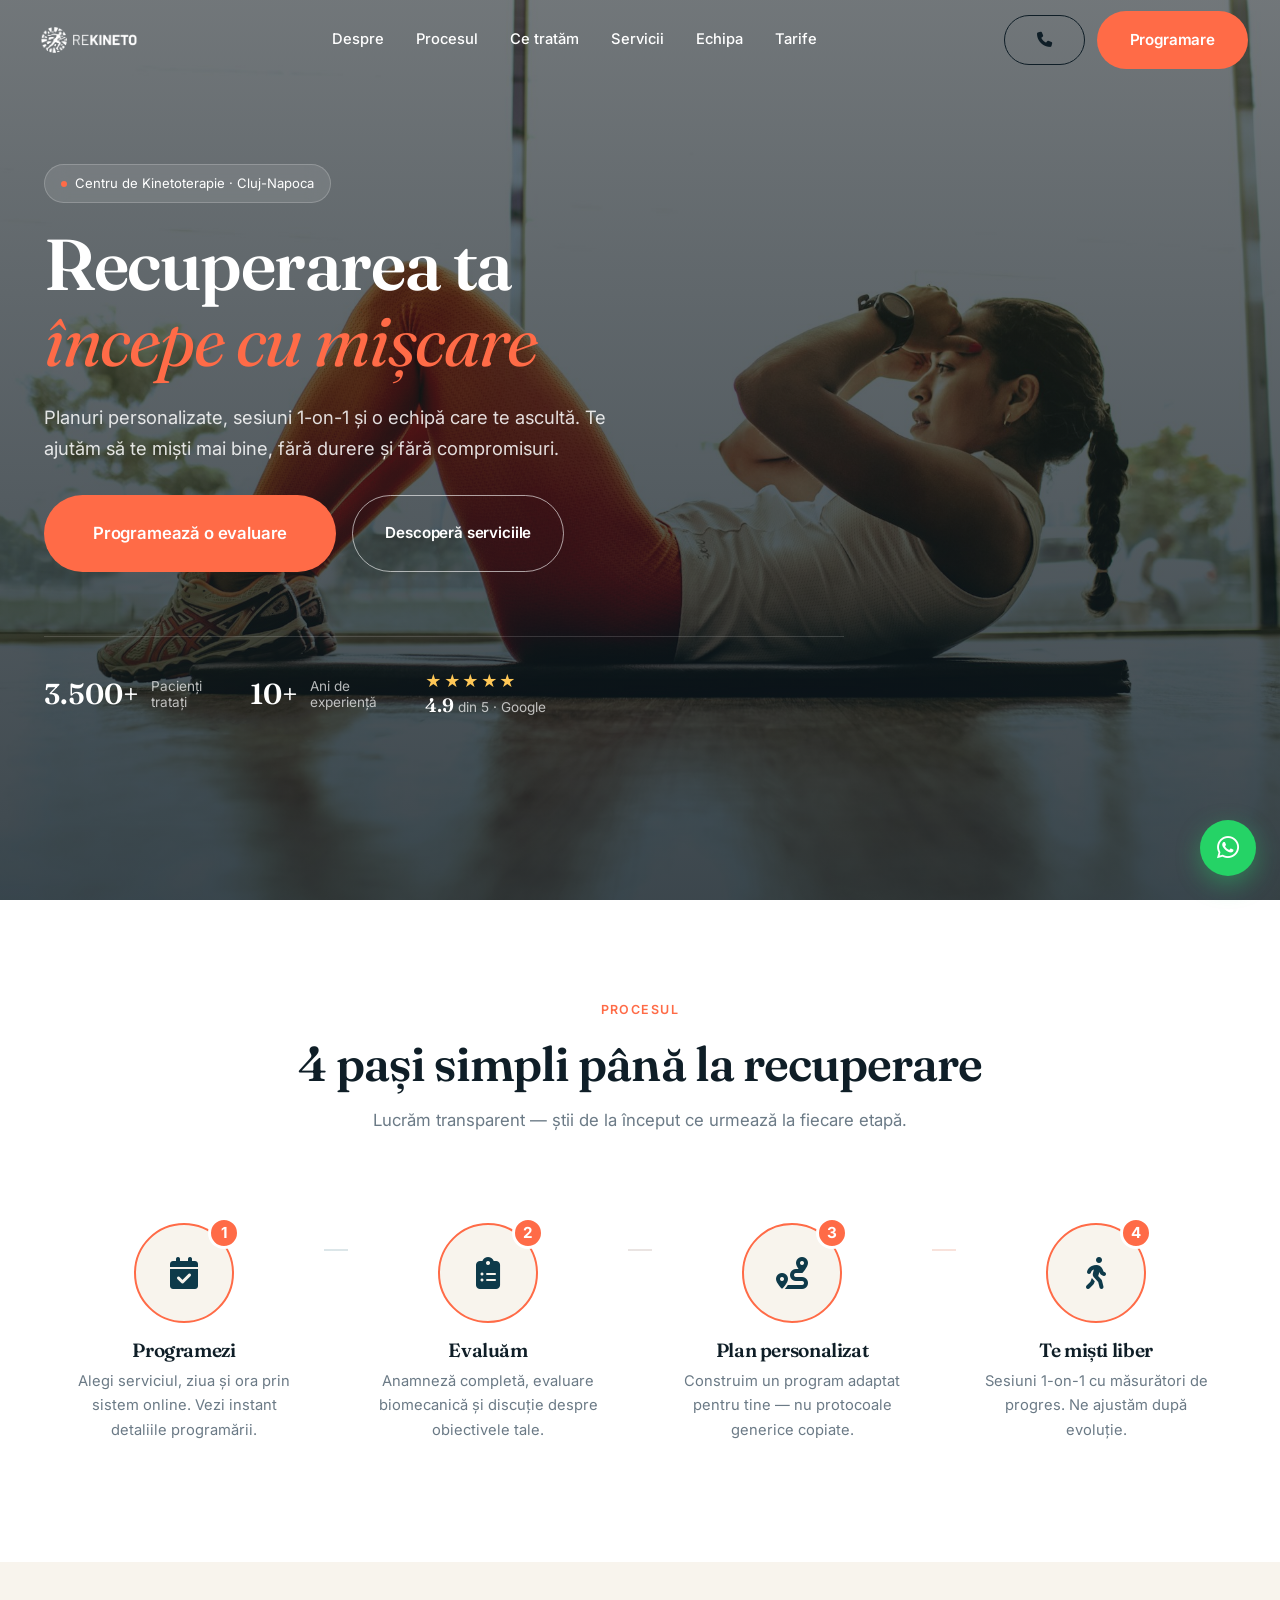
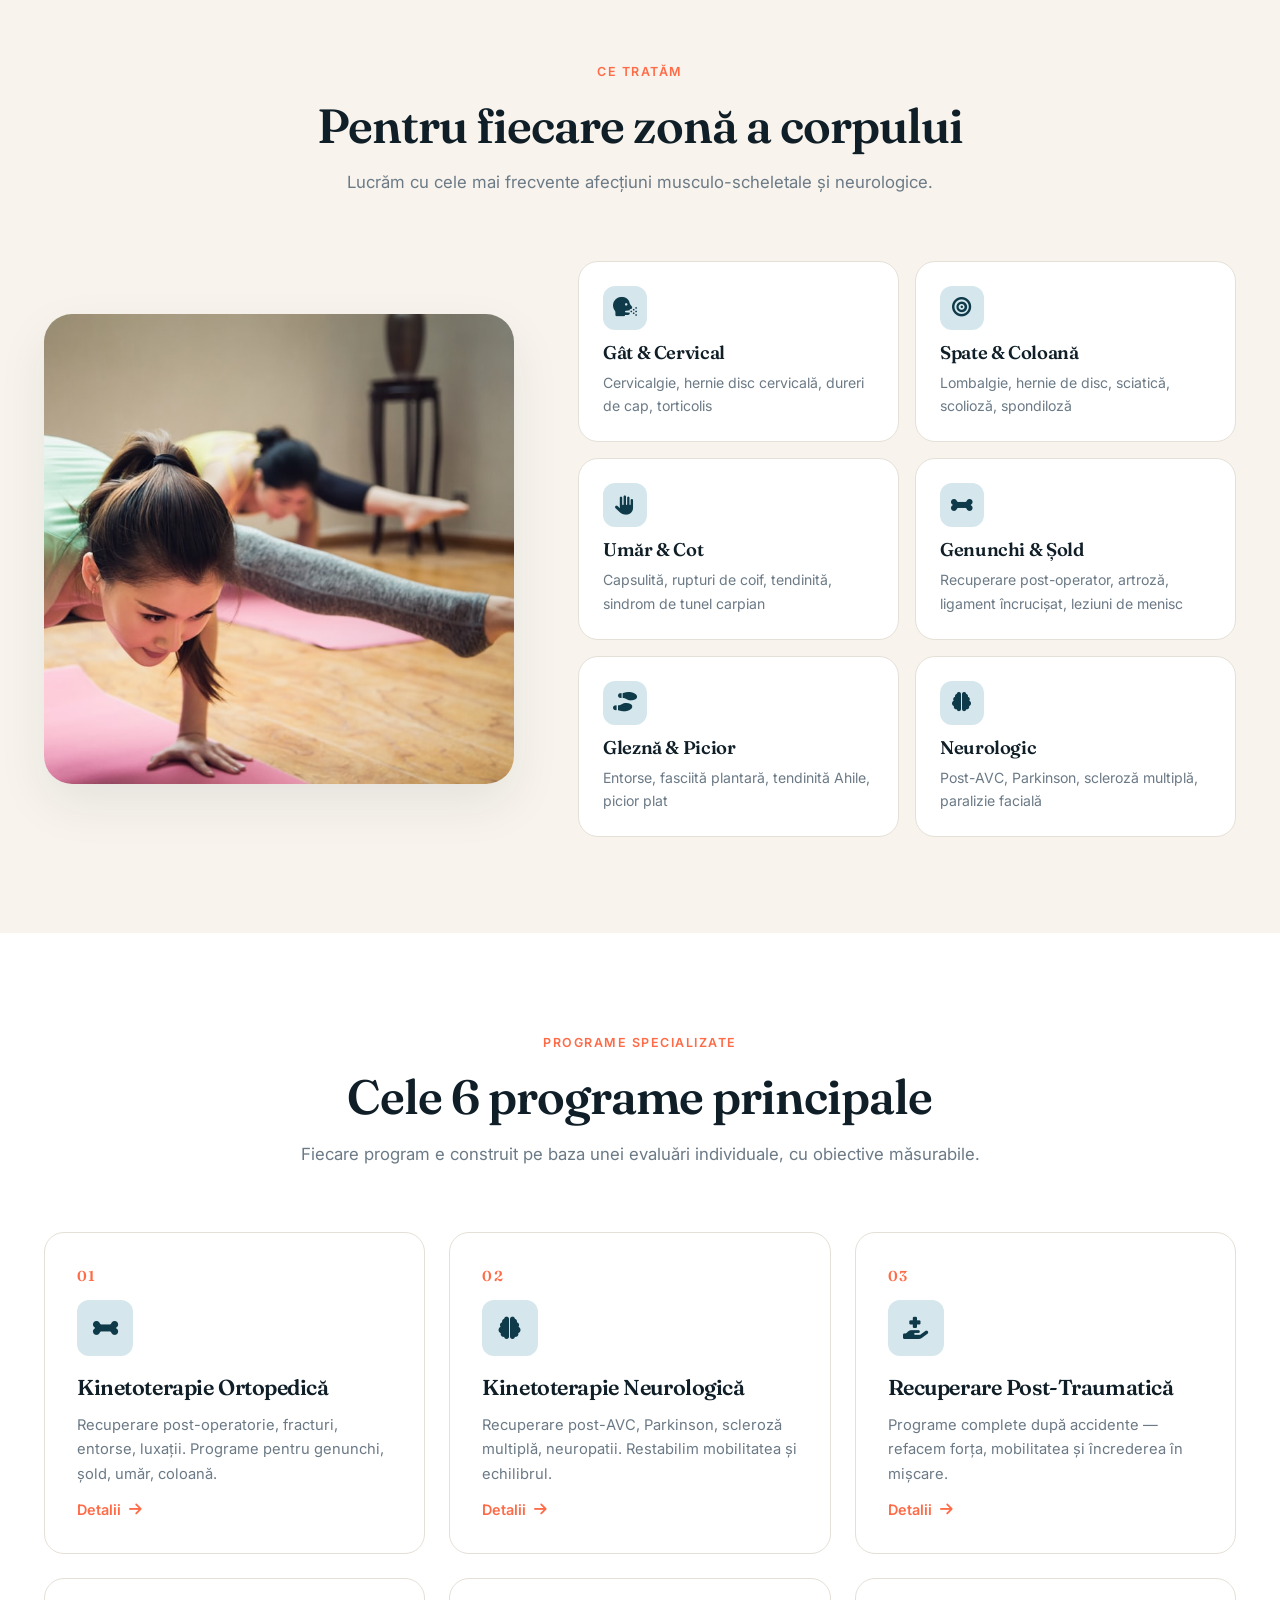
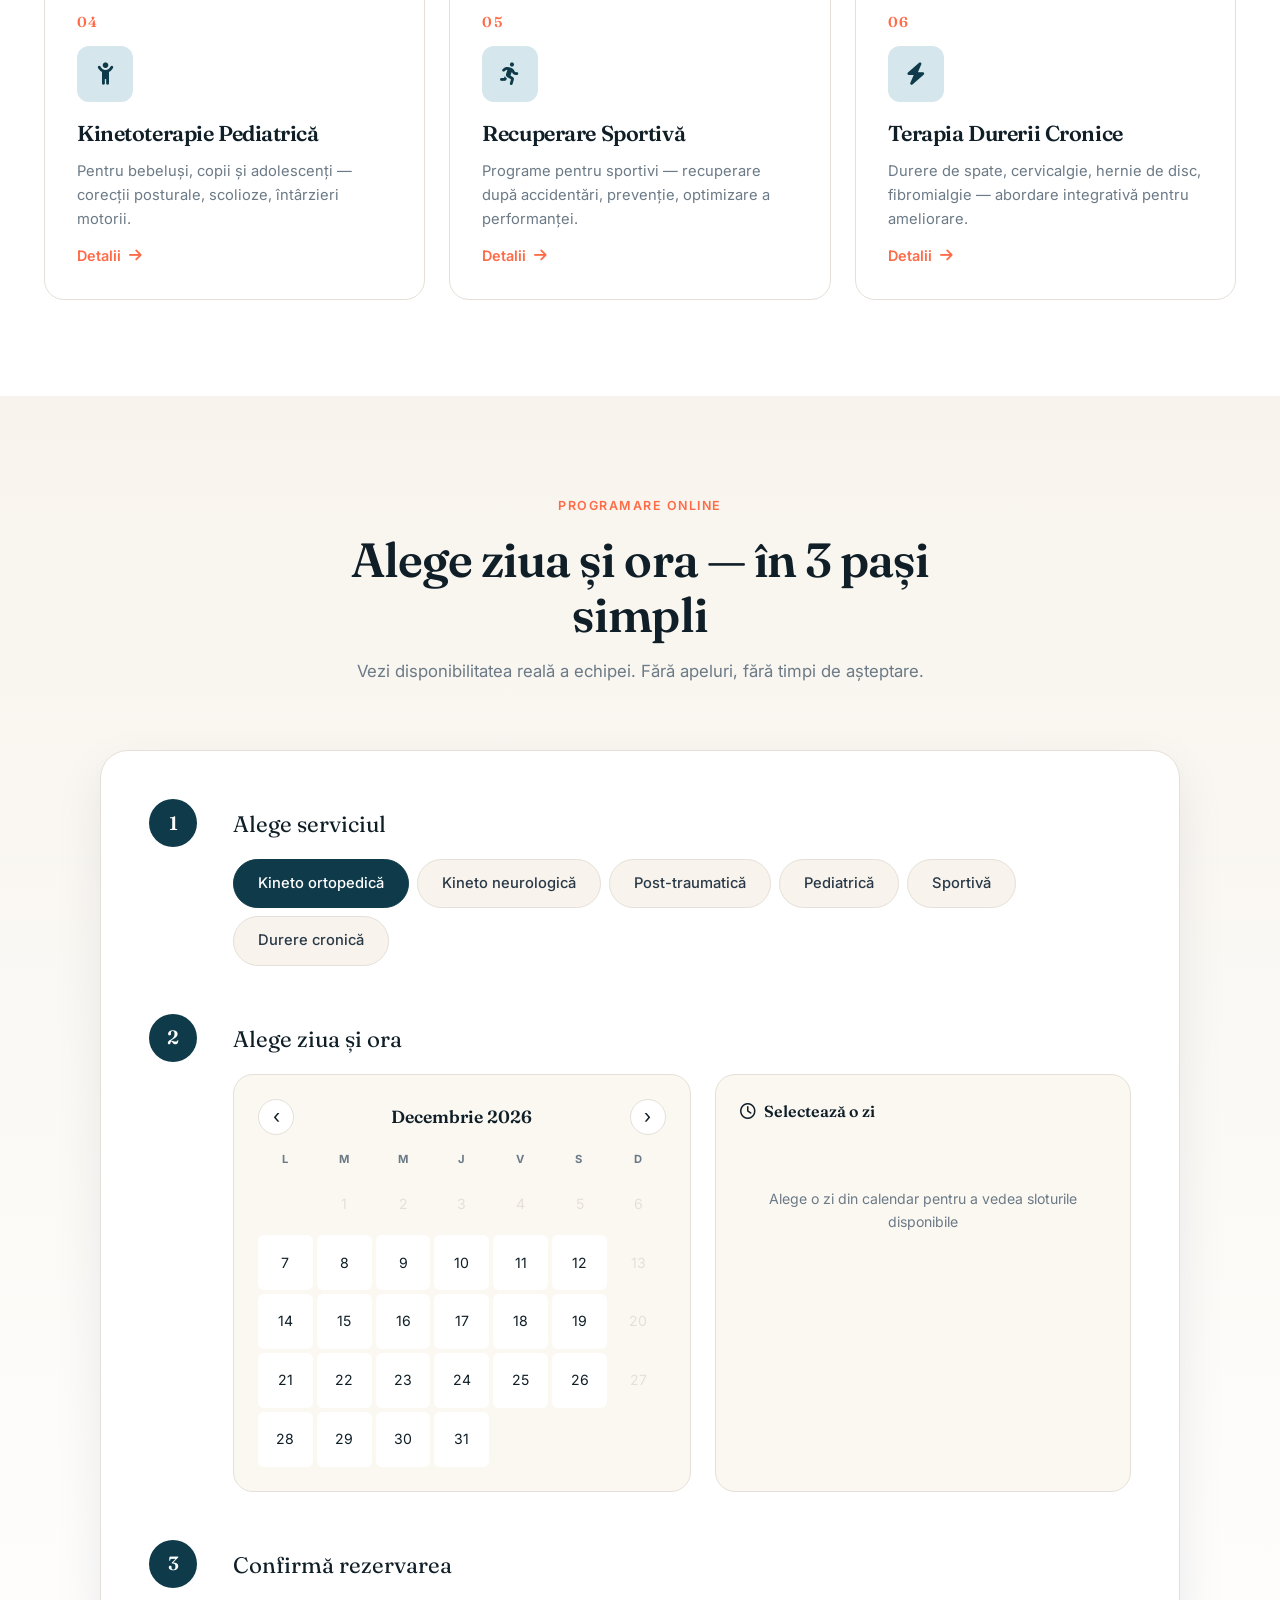
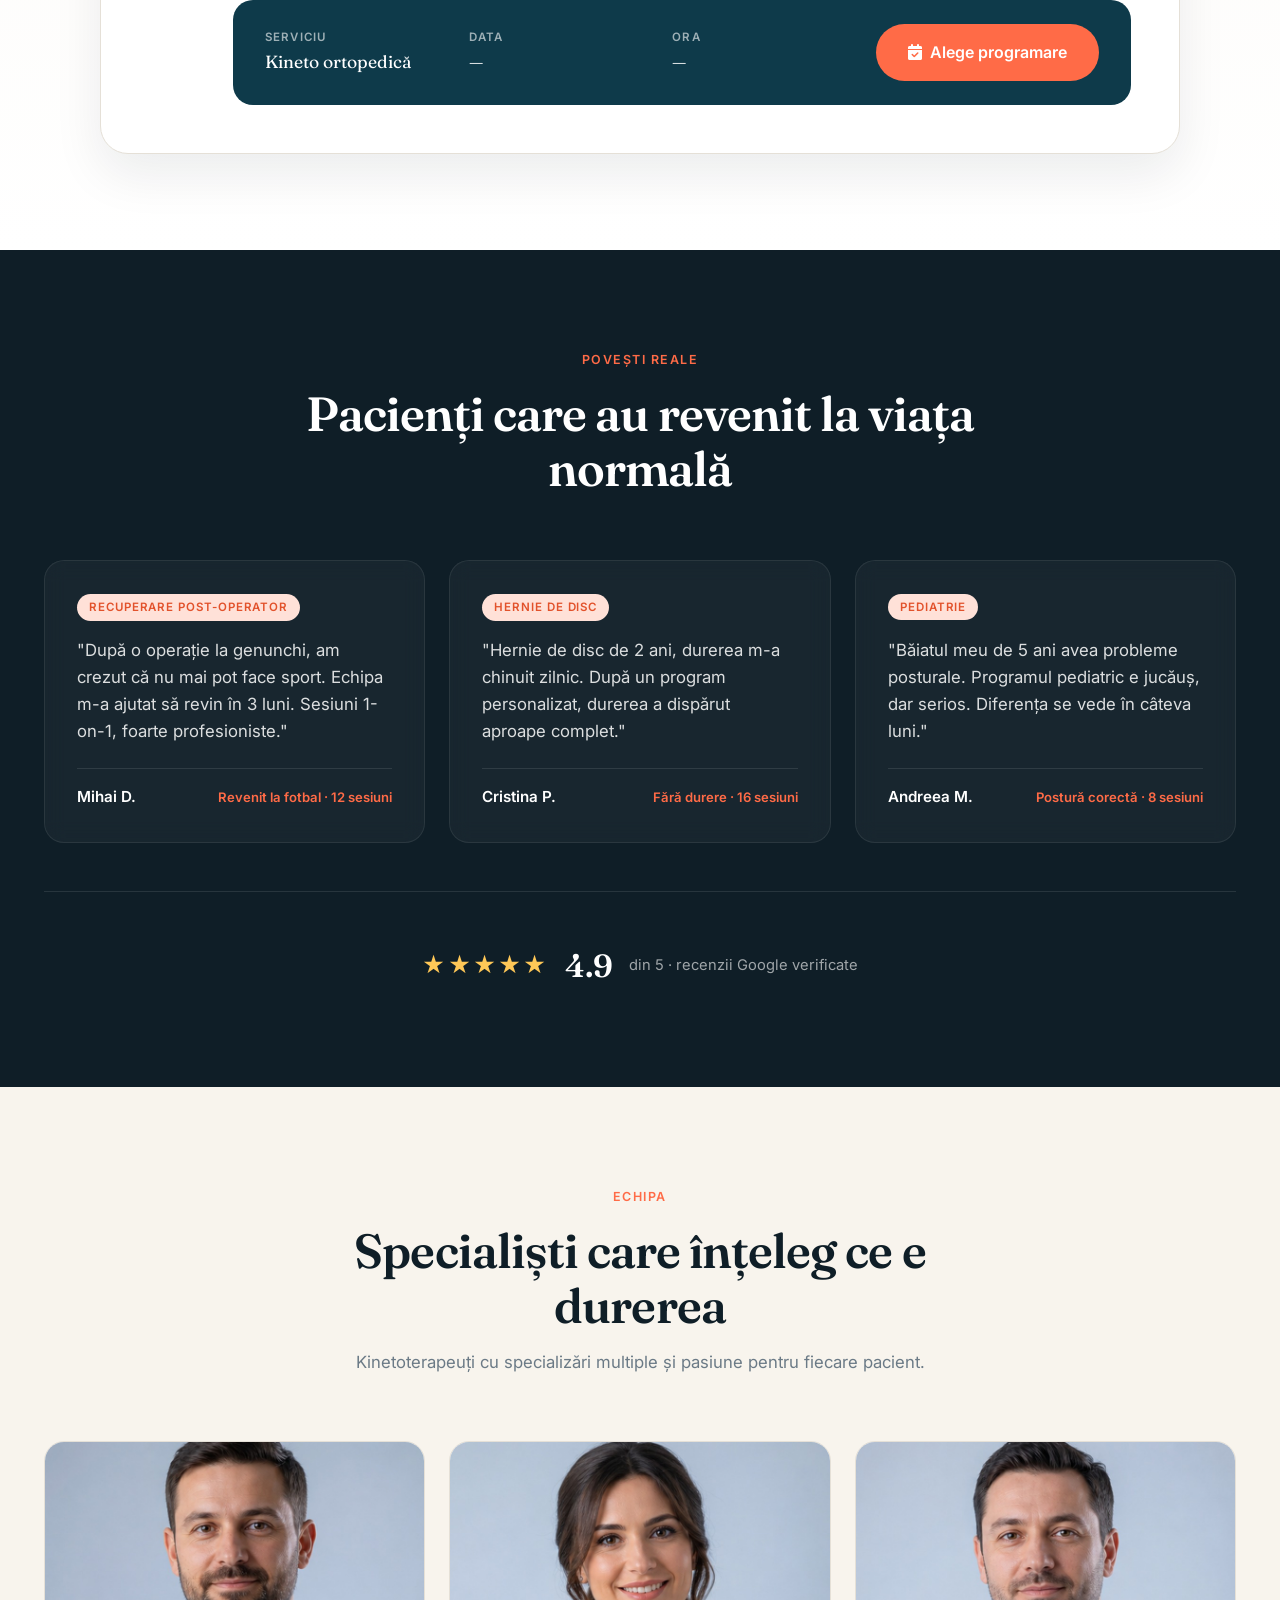
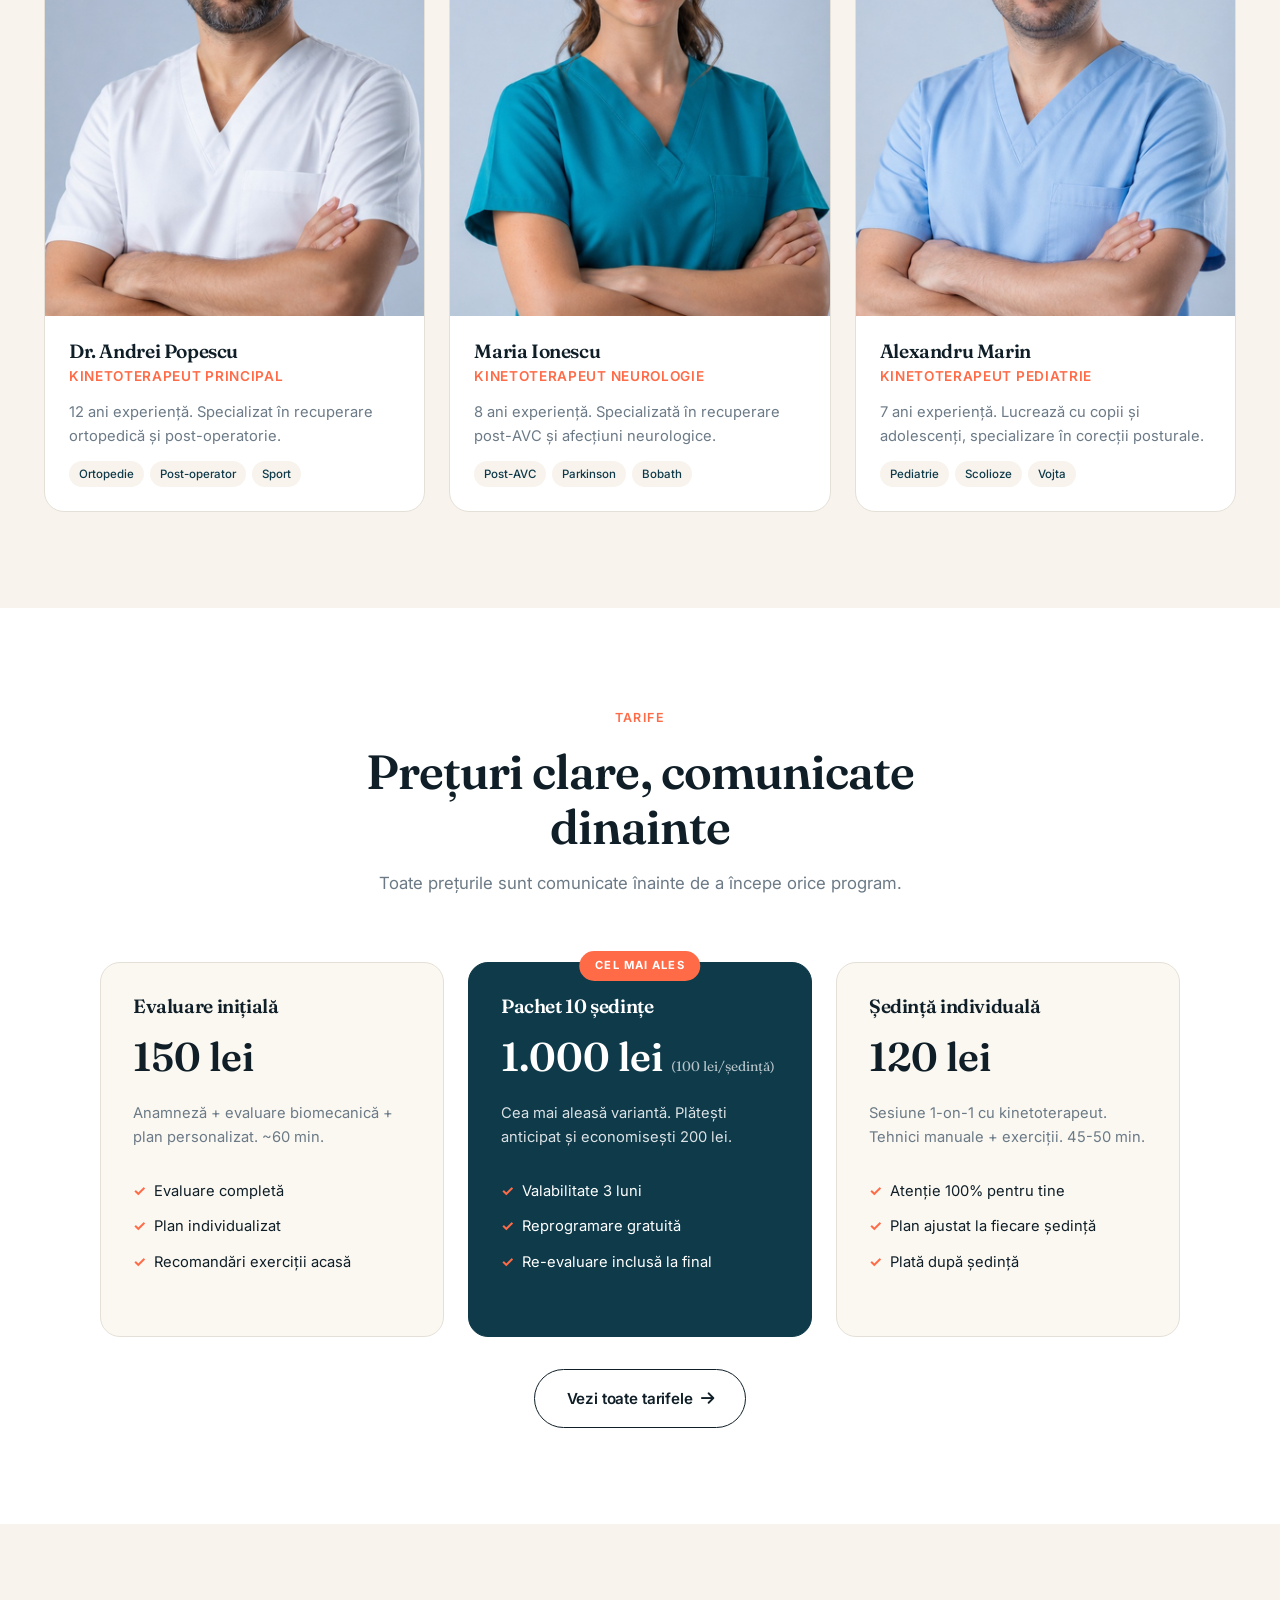
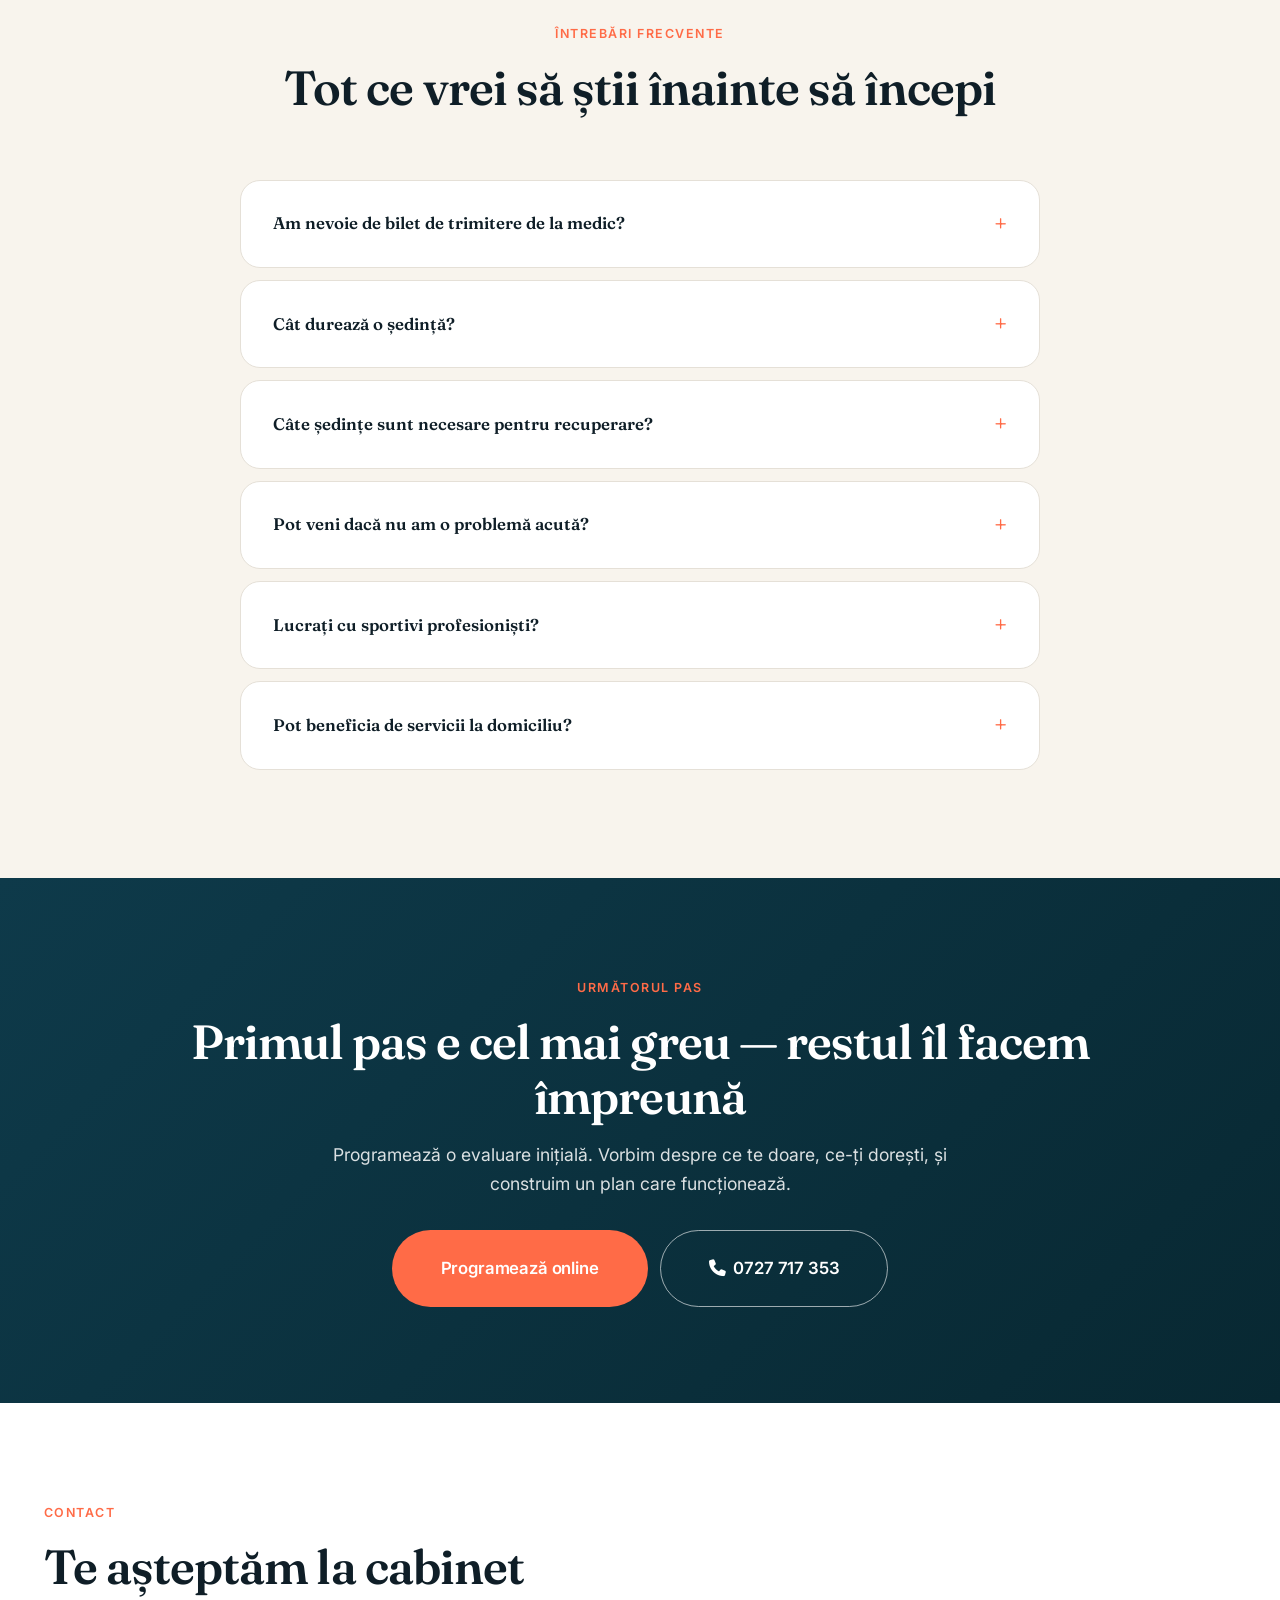
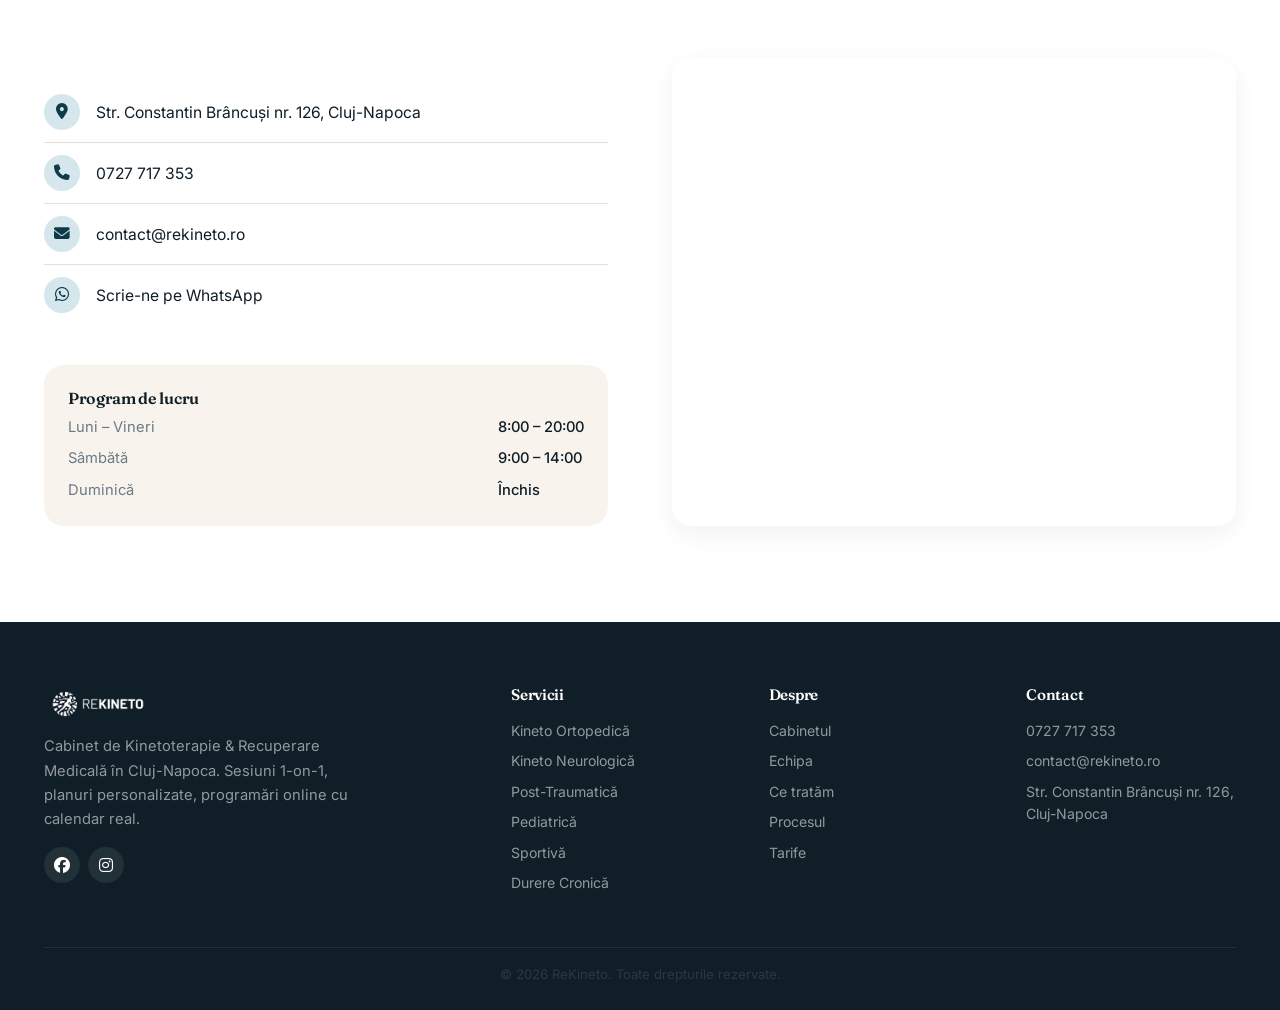
==== index.html @ df90d386 "Update team images and booking copy" ====
<!DOCTYPE html>
<html lang="ro">
<head>
  <meta charset="UTF-8">
  <meta name="viewport" content="width=device-width, initial-scale=1.0">
  <title>ReKineto — Cabinet de Kinetoterapie & Recuperare Medicală în Cluj-Napoca</title>
  <meta name="description" content="ReKineto — kinetoterapie și recuperare medicală în Cluj-Napoca. Sesiuni 1-on-1, planuri personalizate și programare online cu calendar real.">

  <meta property="og:title" content="ReKineto — Cabinet de Kinetoterapie & Recuperare Medicală">
  <meta property="og:description" content="Kinetoterapie și recuperare medicală în Cluj-Napoca. Sesiuni 1-on-1, planuri personalizate, programare online.">
  <meta property="og:url" content="https://rekineto.vercel.app/">
  <meta property="og:image" content="https://rekineto.vercel.app/img/brand-preview.png">
  <meta property="og:type" content="website">
  <meta property="twitter:card" content="summary_large_image">
  <meta property="twitter:url" content="https://rekineto.vercel.app/">
  <meta property="twitter:title" content="ReKineto — Cabinet de Kinetoterapie & Recuperare Medicală">
  <meta property="twitter:description" content="Kinetoterapie și recuperare medicală în Cluj-Napoca.">
  <meta property="twitter:image" content="https://rekineto.vercel.app/img/brand-preview.png">

  <script type="application/ld+json">
  {
    "@context": "https://schema.org",
    "@type": "PhysicalTherapy",
    "name": "ReKineto",
    "image": "https://rekineto.vercel.app/img/brand-preview.png",
    "url": "https://rekineto.vercel.app/",
    "telephone": "0727 717 353",
    "address": {
      "@type": "PostalAddress",
      "streetAddress": "Str. Constantin Brâncuși nr. 126, Cluj-Napoca",
      "addressLocality": "Cluj-Napoca",
      "addressCountry": "RO"
    }
  }
  </script>

  <link rel="preconnect" href="https://fonts.googleapis.com">
  <link rel="preconnect" href="https://fonts.gstatic.com" crossorigin>
  <link href="https://fonts.googleapis.com/css2?family=Fraunces:opsz,wght@9..144,400;9..144,500;9..144,600;9..144,700&family=Inter:wght@400;500;600;700&display=swap" rel="stylesheet">
  <link rel="stylesheet" href="https://cdnjs.cloudflare.com/ajax/libs/font-awesome/6.4.0/css/all.min.css">
  <link rel="stylesheet" href="style.css?v=3.0.0">
  <link rel="icon" href="img/brand-logo.png">
  <link rel="apple-touch-icon" href="img/brand-logo.png">
</head>
<body>

  <!-- HEADER -->
  <header class="site-header" id="site-header">
    <a href="#" class="logo">
      <img src="img/brand-logo.png" alt="Logo ReKineto">
    </a>
    <nav class="site-nav">
      <a href="#despre">Despre</a>
      <a href="#procesul">Procesul</a>
      <a href="#tratam">Ce tratăm</a>
      <a href="#servicii">Servicii</a>
      <a href="#echipa">Echipa</a>
      <a href="tarife.html">Tarife</a>
    </nav>
    <div class="nav-cta">
      <a href="tel:0727717353" class="btn btn-ghost"><i class="fa-solid fa-phone"></i></a>
      <a href="#programare" class="btn btn-primary">Programare</a>
    </div>
    <button class="menu-toggle" id="menu-toggle" aria-label="Deschide meniul">
      <i class="fa-solid fa-bars"></i>
    </button>
  </header>

  <!-- HERO -->
  <section class="hero" id="hero">
    <div class="hero-bg">
      <img src="img/hero-main.jpg" alt="Sesiune de kinetoterapie">
    </div>
    <div class="container">
      <div class="hero-content">
        <span class="hero-eyebrow">Centru de Kinetoterapie · Cluj-Napoca</span>
        <h1>Recuperarea ta<br><em>începe cu mișcare</em></h1>
        <p class="hero-desc">Planuri personalizate, sesiuni 1-on-1 și o echipă care te ascultă. Te ajutăm să te miști mai bine, fără durere și fără compromisuri.</p>
        <div class="hero-cta">
          <a href="#programare" class="btn btn-primary btn-lg">Programează o evaluare</a>
          <a href="#servicii" class="btn btn-ghost-light">Descoperă serviciile</a>
        </div>
        <div class="trust-strip">
          <div class="trust-item">
            <span class="trust-num">3.500+</span>
            <span class="trust-label">Pacienți<br>tratați</span>
          </div>
          <div class="trust-item">
            <span class="trust-num">10+</span>
            <span class="trust-label">Ani de<br>experiență</span>
          </div>
          <div class="trust-item">
            <div>
              <span class="trust-stars">★★★★★</span>
              <div><span class="trust-num" style="font-size: 1.2rem;">4.9</span> <span class="trust-label" style="display: inline;">din 5 · Google</span></div>
            </div>
          </div>
        </div>
      </div>
    </div>
  </section>

  <!-- PROCESS -->
  <section class="process" id="procesul">
    <div class="container">
      <div class="section-header reveal">
        <span class="eyebrow">Procesul</span>
        <h2>4 pași simpli până la recuperare</h2>
        <p>Lucrăm transparent — știi de la început ce urmează la fiecare etapă.</p>
      </div>
      <div class="process-grid">
        <div class="process-card reveal">
          <div class="process-icon"><i class="fa-solid fa-calendar-check"></i></div>
          <h3>Programezi</h3>
          <p>Alegi serviciul, ziua și ora prin sistem online. Vezi instant detaliile programării.</p>
        </div>
        <div class="process-card reveal delay-1">
          <div class="process-icon"><i class="fa-solid fa-clipboard-list"></i></div>
          <h3>Evaluăm</h3>
          <p>Anamneză completă, evaluare biomecanică și discuție despre obiectivele tale.</p>
        </div>
        <div class="process-card reveal delay-2">
          <div class="process-icon"><i class="fa-solid fa-route"></i></div>
          <h3>Plan personalizat</h3>
          <p>Construim un program adaptat pentru tine — nu protocoale generice copiate.</p>
        </div>
        <div class="process-card reveal delay-3">
          <div class="process-icon"><i class="fa-solid fa-person-walking"></i></div>
          <h3>Te miști liber</h3>
          <p>Sesiuni 1-on-1 cu măsurători de progres. Ne ajustăm după evoluție.</p>
        </div>
      </div>
    </div>
  </section>

  <!-- WHAT WE TREAT -->
  <section class="treat" id="tratam">
    <div class="container">
      <div class="section-header reveal">
        <span class="eyebrow">Ce tratăm</span>
        <h2>Pentru fiecare zonă a corpului</h2>
        <p>Lucrăm cu cele mai frecvente afecțiuni musculo-scheletale și neurologice.</p>
      </div>
      <div class="treat-layout">
        <div class="treat-figure reveal">
          <img src="img/treat-anatomy.jpg" alt="Corp uman, zone tratate">
        </div>
        <div class="treat-cards reveal delay-1">
          <div class="treat-card">
            <div class="treat-card-icon"><i class="fa-solid fa-head-side-cough"></i></div>
            <h4>Gât &amp; Cervical</h4>
            <p>Cervicalgie, hernie disc cervicală, dureri de cap, torticolis</p>
          </div>
          <div class="treat-card">
            <div class="treat-card-icon"><i class="fa-solid fa-bullseye"></i></div>
            <h4>Spate &amp; Coloană</h4>
            <p>Lombalgie, hernie de disc, sciatică, scolioză, spondiloză</p>
          </div>
          <div class="treat-card">
            <div class="treat-card-icon"><i class="fa-solid fa-hand"></i></div>
            <h4>Umăr &amp; Cot</h4>
            <p>Capsulită, rupturi de coif, tendinită, sindrom de tunel carpian</p>
          </div>
          <div class="treat-card">
            <div class="treat-card-icon"><i class="fa-solid fa-bone"></i></div>
            <h4>Genunchi &amp; Șold</h4>
            <p>Recuperare post-operator, artroză, ligament încrucișat, leziuni de menisc</p>
          </div>
          <div class="treat-card">
            <div class="treat-card-icon"><i class="fa-solid fa-shoe-prints"></i></div>
            <h4>Gleznă &amp; Picior</h4>
            <p>Entorse, fasciită plantară, tendinită Ahile, picior plat</p>
          </div>
          <div class="treat-card">
            <div class="treat-card-icon"><i class="fa-solid fa-brain"></i></div>
            <h4>Neurologic</h4>
            <p>Post-AVC, Parkinson, scleroză multiplă, paralizie facială</p>
          </div>
        </div>
      </div>
    </div>
  </section>

  <!-- SERVICES -->
  <section class="services" id="servicii">
    <div class="container">
      <div class="section-header reveal">
        <span class="eyebrow">Programe specializate</span>
        <h2>Cele 6 programe principale</h2>
        <p>Fiecare program e construit pe baza unei evaluări individuale, cu obiective măsurabile.</p>
      </div>
      <div class="svc-grid">
        <a href="kinetoterapie-ortopedica.html" class="svc-card reveal">
          <span class="svc-num">01</span>
          <div class="svc-icon"><i class="fa-solid fa-bone"></i></div>
          <h3>Kinetoterapie Ortopedică</h3>
          <p>Recuperare post-operatorie, fracturi, entorse, luxații. Programe pentru genunchi, șold, umăr, coloană.</p>
          <span class="svc-link">Detalii <i class="fa-solid fa-arrow-right"></i></span>
        </a>
        <a href="kinetoterapie-neurologica.html" class="svc-card reveal delay-1">
          <span class="svc-num">02</span>
          <div class="svc-icon"><i class="fa-solid fa-brain"></i></div>
          <h3>Kinetoterapie Neurologică</h3>
          <p>Recuperare post-AVC, Parkinson, scleroză multiplă, neuropatii. Restabilim mobilitatea și echilibrul.</p>
          <span class="svc-link">Detalii <i class="fa-solid fa-arrow-right"></i></span>
        </a>
        <a href="recuperare-post-traumatica.html" class="svc-card reveal delay-2">
          <span class="svc-num">03</span>
          <div class="svc-icon"><i class="fa-solid fa-hand-holding-medical"></i></div>
          <h3>Recuperare Post-Traumatică</h3>
          <p>Programe complete după accidente — refacem forța, mobilitatea și încrederea în mișcare.</p>
          <span class="svc-link">Detalii <i class="fa-solid fa-arrow-right"></i></span>
        </a>
        <a href="kinetoterapie-pediatrica.html" class="svc-card reveal">
          <span class="svc-num">04</span>
          <div class="svc-icon"><i class="fa-solid fa-child-reaching"></i></div>
          <h3>Kinetoterapie Pediatrică</h3>
          <p>Pentru bebeluși, copii și adolescenți — corecții posturale, scolioze, întârzieri motorii.</p>
          <span class="svc-link">Detalii <i class="fa-solid fa-arrow-right"></i></span>
        </a>
        <a href="recuperare-sportiva.html" class="svc-card reveal delay-1">
          <span class="svc-num">05</span>
          <div class="svc-icon"><i class="fa-solid fa-person-running"></i></div>
          <h3>Recuperare Sportivă</h3>
          <p>Programe pentru sportivi — recuperare după accidentări, prevenție, optimizare a performanței.</p>
          <span class="svc-link">Detalii <i class="fa-solid fa-arrow-right"></i></span>
        </a>
        <a href="kinetoterapie-durere-cronica.html" class="svc-card reveal delay-2">
          <span class="svc-num">06</span>
          <div class="svc-icon"><i class="fa-solid fa-bolt"></i></div>
          <h3>Terapia Durerii Cronice</h3>
          <p>Durere de spate, cervicalgie, hernie de disc, fibromialgie — abordare integrativă pentru ameliorare.</p>
          <span class="svc-link">Detalii <i class="fa-solid fa-arrow-right"></i></span>
        </a>
      </div>
    </div>
  </section>

  <!-- BOOKING -->
  <section class="booking" id="programare">
    <div class="container">
      <div class="section-header reveal">
        <span class="eyebrow">Programare Online</span>
        <h2>Alege ziua și ora — în 3 pași simpli</h2>
        <p>Vezi disponibilitatea reală a echipei. Fără apeluri, fără timpi de așteptare.</p>
      </div>
      <div class="booking-card reveal">
        <div class="booking-steps">
          <!-- Step 1 -->
          <div class="bk-step">
            <div class="bk-step-num">1</div>
            <div class="bk-step-content">
              <div class="bk-step-label">Alege serviciul</div>
              <div class="service-pills" id="bk-services">
                <button type="button" class="service-pill active" data-service="ortopedica">Kineto ortopedică</button>
                <button type="button" class="service-pill" data-service="neurologica">Kineto neurologică</button>
                <button type="button" class="service-pill" data-service="post-traumatica">Post-traumatică</button>
                <button type="button" class="service-pill" data-service="pediatrica">Pediatrică</button>
                <button type="button" class="service-pill" data-service="sportiva">Sportivă</button>
                <button type="button" class="service-pill" data-service="durere">Durere cronică</button>
              </div>
            </div>
          </div>

          <!-- Step 2 -->
          <div class="bk-step">
            <div class="bk-step-num">2</div>
            <div class="bk-step-content">
              <div class="bk-step-label">Alege ziua și ora</div>
              <div class="booking-grid">
                <div class="calendar">
                  <div class="cal-header">
                    <button type="button" class="cal-nav" id="cal-prev" aria-label="Luna anterioară">‹</button>
                    <span class="cal-month" id="cal-month">—</span>
                    <button type="button" class="cal-nav" id="cal-next" aria-label="Luna următoare">›</button>
                  </div>
                  <div class="cal-weekdays">
                    <span>L</span><span>M</span><span>M</span><span>J</span><span>V</span><span>S</span><span>D</span>
                  </div>
                  <div class="cal-grid" id="cal-grid"></div>
                </div>
                <div class="slots-panel">
                  <div class="slots-title">
                    <i class="fa-regular fa-clock"></i>
                    <span id="slots-title">Selectează o zi</span>
                  </div>
                  <div class="slots-grid" id="slots-grid">
                    <span class="slots-empty">Alege o zi din calendar pentru a vedea sloturile disponibile</span>
                  </div>
                </div>
              </div>
            </div>
          </div>

          <!-- Step 3 -->
          <div class="bk-step">
            <div class="bk-step-num">3</div>
            <div class="bk-step-content">
              <div class="bk-step-label">Confirmă rezervarea</div>
              <div class="booking-summary">
                <div class="summary-item">
                  <span class="summary-key">Serviciu</span>
                  <span class="summary-val" id="sum-service">Kineto ortopedică</span>
                </div>
                <div class="summary-item">
                  <span class="summary-key">Data</span>
                  <span class="summary-val" id="sum-date">—</span>
                </div>
                <div class="summary-item">
                  <span class="summary-key">Ora</span>
                  <span class="summary-val" id="sum-time">—</span>
                </div>
                <button type="button" class="booking-confirm" id="booking-confirm">
                  <i class="fa-solid fa-calendar-check"></i> Alege programare
                </button>
              </div>
            </div>
          </div>
        </div>
      </div>
    </div>
  </section>

  <!-- STORIES -->
  <section class="stories">
    <div class="container">
      <div class="section-header reveal">
        <span class="eyebrow">Povești reale</span>
        <h2 style="color: var(--paper);">Pacienți care au revenit la viața normală</h2>
      </div>
      <div class="stories-grid">
        <div class="story-card reveal">
          <span class="story-tag">Recuperare post-operator</span>
          <p>"După o operație la genunchi, am crezut că nu mai pot face sport. Echipa m-a ajutat să revin în 3 luni. Sesiuni 1-on-1, foarte profesioniste."</p>
          <div class="story-meta">
            <span class="story-author">Mihai D.</span>
            <span class="story-outcome">Revenit la fotbal · 12 sesiuni</span>
          </div>
        </div>
        <div class="story-card reveal delay-1">
          <span class="story-tag">Hernie de disc</span>
          <p>"Hernie de disc de 2 ani, durerea m-a chinuit zilnic. După un program personalizat, durerea a dispărut aproape complet."</p>
          <div class="story-meta">
            <span class="story-author">Cristina P.</span>
            <span class="story-outcome">Fără durere · 16 sesiuni</span>
          </div>
        </div>
        <div class="story-card reveal delay-2">
          <span class="story-tag">Pediatrie</span>
          <p>"Băiatul meu de 5 ani avea probleme posturale. Programul pediatric e jucăuș, dar serios. Diferența se vede în câteva luni."</p>
          <div class="story-meta">
            <span class="story-author">Andreea M.</span>
            <span class="story-outcome">Postură corectă · 8 sesiuni</span>
          </div>
        </div>
      </div>
      <div class="stories-rating reveal">
        <span class="rating-stars">★★★★★</span>
        <span class="rating-score">4.9</span>
        <span class="rating-label">din 5 · recenzii Google verificate</span>
      </div>
    </div>
  </section>

  <!-- TEAM -->
  <section class="team" id="echipa">
    <div class="container">
      <div class="section-header reveal">
        <span class="eyebrow">Echipa</span>
        <h2>Specialiști care înțeleg ce e durerea</h2>
        <p>Kinetoterapeuți cu specializări multiple și pasiune pentru fiecare pacient.</p>
      </div>
      <div class="team-grid">
        <article class="team-card reveal">
          <div class="team-photo">
            <img src="img/team-1.jpg" alt="Kinetoterapeut Principal">
          </div>
          <div class="team-info">
            <h3 class="team-name">Dr. Andrei Popescu</h3>
            <span class="team-role">Kinetoterapeut Principal</span>
            <p class="team-bio">12 ani experiență. Specializat în recuperare ortopedică și post-operatorie.</p>
            <div class="team-specs">
              <span class="team-spec">Ortopedie</span>
              <span class="team-spec">Post-operator</span>
              <span class="team-spec">Sport</span>
            </div>
          </div>
        </article>
        <article class="team-card reveal delay-1">
          <div class="team-photo">
            <img src="img/team-2.jpg" alt="Kinetoterapeut Neurologie">
          </div>
          <div class="team-info">
            <h3 class="team-name">Maria Ionescu</h3>
            <span class="team-role">Kinetoterapeut Neurologie</span>
            <p class="team-bio">8 ani experiență. Specializată în recuperare post-AVC și afecțiuni neurologice.</p>
            <div class="team-specs">
              <span class="team-spec">Post-AVC</span>
              <span class="team-spec">Parkinson</span>
              <span class="team-spec">Bobath</span>
            </div>
          </div>
        </article>
        <article class="team-card reveal delay-2">
          <div class="team-photo">
            <img src="img/team-3.jpg" alt="Kinetoterapeut Pediatrie">
          </div>
          <div class="team-info">
            <h3 class="team-name">Alexandru Marin</h3>
            <span class="team-role">Kinetoterapeut Pediatrie</span>
            <p class="team-bio">7 ani experiență. Lucrează cu copii și adolescenți, specializare în corecții posturale.</p>
            <div class="team-specs">
              <span class="team-spec">Pediatrie</span>
              <span class="team-spec">Scolioze</span>
              <span class="team-spec">Vojta</span>
            </div>
          </div>
        </article>
      </div>
    </div>
  </section>

  <!-- PRICING TEASER -->
  <section class="pricing-teaser">
    <div class="container">
      <div class="section-header reveal">
        <span class="eyebrow">Tarife</span>
        <h2>Prețuri clare, comunicate dinainte</h2>
        <p>Toate prețurile sunt comunicate înainte de a începe orice program.</p>
      </div>
      <div class="pricing-grid">
        <div class="price-card reveal">
          <h4>Evaluare inițială</h4>
          <div class="price-amount">150 lei</div>
          <p class="price-desc">Anamneză + evaluare biomecanică + plan personalizat. ~60 min.</p>
          <ul class="price-features">
            <li>Evaluare completă</li>
            <li>Plan individualizat</li>
            <li>Recomandări exerciții acasă</li>
          </ul>
        </div>
        <div class="price-card featured reveal delay-1">
          <h4>Pachet 10 ședințe</h4>
          <div class="price-amount">1.000 lei <span>(100 lei/ședință)</span></div>
          <p class="price-desc">Cea mai aleasă variantă. Plătești anticipat și economisești 200 lei.</p>
          <ul class="price-features">
            <li>Valabilitate 3 luni</li>
            <li>Reprogramare gratuită</li>
            <li>Re-evaluare inclusă la final</li>
          </ul>
        </div>
        <div class="price-card reveal delay-2">
          <h4>Ședință individuală</h4>
          <div class="price-amount">120 lei</div>
          <p class="price-desc">Sesiune 1-on-1 cu kinetoterapeut. Tehnici manuale + exerciții. 45-50 min.</p>
          <ul class="price-features">
            <li>Atenție 100% pentru tine</li>
            <li>Plan ajustat la fiecare ședință</li>
            <li>Plată după ședință</li>
          </ul>
        </div>
      </div>
      <p style="text-align: center; margin-top: var(--space-6);">
        <a href="tarife.html" class="btn btn-ghost">Vezi toate tarifele <i class="fa-solid fa-arrow-right"></i></a>
      </p>
    </div>
  </section>

  <!-- FAQ -->
  <section class="faq">
    <div class="container">
      <div class="section-header reveal">
        <span class="eyebrow">Întrebări frecvente</span>
        <h2>Tot ce vrei să știi înainte să începi</h2>
      </div>
      <div class="faq-list reveal">
        <div class="faq-item">
          <button class="faq-q">Am nevoie de bilet de trimitere de la medic?</button>
          <div class="faq-a">
            <p>Nu, nu este obligatoriu. Poți programa direct o evaluare inițială. Dacă ai recomandări medicale (RMN, radiografii, bilete), te rugăm să le aduci — ne ajută să construim planul mai precis.</p>
          </div>
        </div>
        <div class="faq-item">
          <button class="faq-q">Cât durează o ședință?</button>
          <div class="faq-a">
            <p>Evaluarea inițială durează aproximativ 60 de minute. Ședințele individuale durează 45-50 de minute, suficient pentru o sesiune completă fără să te grăbim.</p>
          </div>
        </div>
        <div class="faq-item">
          <button class="faq-q">Câte ședințe sunt necesare pentru recuperare?</button>
          <div class="faq-a">
            <p>Depinde de severitatea afecțiunii și de obiectivele tale. În medie, recuperarea unei accidentări medii cere 8-12 ședințe; cazuri cronice sau post-operator pot avea nevoie de 15-20+ ședințe. La prima evaluare îți vom da o estimare realistă.</p>
          </div>
        </div>
        <div class="faq-item">
          <button class="faq-q">Pot veni dacă nu am o problemă acută?</button>
          <div class="faq-a">
            <p>Da. Multe persoane vin pentru screening biomecanic, prevenție de accidentări, corectarea posturii sau optimizarea performanței sportive. Kinetoterapia nu e doar pentru cazuri grave.</p>
          </div>
        </div>
        <div class="faq-item">
          <button class="faq-q">Lucrați cu sportivi profesioniști?</button>
          <div class="faq-a">
            <p>Da. Avem programe specializate de recuperare sportivă cu protocoale return-to-play care reduc cu peste 70% riscul de recidivă. Lucrăm cu sportivi de la amatori la profesioniști.</p>
          </div>
        </div>
        <div class="faq-item">
          <button class="faq-q">Pot beneficia de servicii la domiciliu?</button>
          <div class="faq-a">
            <p>Da, oferim ședințe la domiciliu pentru pacienții care nu se pot deplasa. Costul e mai mare, dar include timpul de transport. Sună-ne pentru a verifica disponibilitatea în zona ta.</p>
          </div>
        </div>
      </div>
    </div>
  </section>

  <!-- FINAL CTA -->
  <section class="final-cta">
    <div class="container container-narrow">
      <div class="reveal">
        <span class="eyebrow" style="color: var(--accent);">Următorul pas</span>
        <h2>Primul pas e cel mai greu — restul îl facem împreună</h2>
        <p>Programează o evaluare inițială. Vorbim despre ce te doare, ce-ți dorești, și construim un plan care funcționează.</p>
        <div class="final-cta-actions">
          <a href="#programare" class="btn btn-primary btn-lg">Programează online</a>
          <a href="tel:0727717353" class="btn btn-ghost-light btn-lg"><i class="fa-solid fa-phone"></i> 0727 717 353</a>
        </div>
      </div>
    </div>
  </section>

  <!-- CONTACT -->
  <section class="contact" id="contact">
    <div class="container">
      <div class="section-header left reveal">
        <span class="eyebrow">Contact</span>
        <h2>Te așteptăm la cabinet</h2>
      </div>
      <div class="contact-layout">
        <div class="contact-info reveal">
          <ul class="contact-list">
            <li><i class="fa-solid fa-location-dot"></i> Str. Constantin Brâncuși nr. 126, Cluj-Napoca</li>
            <li><i class="fa-solid fa-phone"></i> <a href="tel:0727717353">0727 717 353</a></li>
            <li><i class="fa-solid fa-envelope"></i> <a href="mailto:contact@rekineto.ro">contact@rekineto.ro</a></li>
            <li><i class="fa-brands fa-whatsapp"></i> <a href="https://wa.me/0727717353" target="_blank" rel="noopener">Scrie-ne pe WhatsApp</a></li>
          </ul>
          <div class="contact-hours">
            <h4>Program de lucru</h4>
            <dl>
              <dt>Luni – Vineri</dt><dd>8:00 – 20:00</dd>
              <dt>Sâmbătă</dt><dd>9:00 – 14:00</dd>
              <dt>Duminică</dt><dd>Închis</dd>
            </dl>
          </div>
        </div>
        <div class="contact-map reveal delay-1">
          <iframe src="https://www.google.com/maps?q=Str.%20Constantin%20Br%C3%A2ncu%C8%99i%20nr.%20126%2C%20Cluj-Napoca&output=embed" loading="lazy" referrerpolicy="no-referrer-when-downgrade" title="Hartă locație"></iframe>
        </div>
      </div>
    </div>
  </section>

  <!-- FOOTER -->
  <footer class="footer">
    <div class="container">
      <div class="footer-grid">
        <div class="footer-brand">
          <img src="img/brand-logo.png" alt="Logo ReKineto" class="footer-logo">
          <p>Cabinet de Kinetoterapie & Recuperare Medicală în Cluj-Napoca. Sesiuni 1-on-1, planuri personalizate, programări online cu calendar real.</p>
          <div class="footer-social">
            <a href="#" aria-label="Facebook" target="_blank" rel="noopener"><i class="fa-brands fa-facebook"></i></a>
            <a href="#" aria-label="Instagram" target="_blank" rel="noopener"><i class="fa-brands fa-instagram"></i></a>
          </div>
        </div>
        <div class="footer-col">
          <h5>Servicii</h5>
          <a href="kinetoterapie-ortopedica.html">Kineto Ortopedică</a>
          <a href="kinetoterapie-neurologica.html">Kineto Neurologică</a>
          <a href="recuperare-post-traumatica.html">Post-Traumatică</a>
          <a href="kinetoterapie-pediatrica.html">Pediatrică</a>
          <a href="recuperare-sportiva.html">Sportivă</a>
          <a href="kinetoterapie-durere-cronica.html">Durere Cronică</a>
        </div>
        <div class="footer-col">
          <h5>Despre</h5>
          <a href="#despre">Cabinetul</a>
          <a href="#echipa">Echipa</a>
          <a href="#tratam">Ce tratăm</a>
          <a href="#procesul">Procesul</a>
          <a href="tarife.html">Tarife</a>
        </div>
        <div class="footer-col">
          <h5>Contact</h5>
          <a href="tel:0727717353">0727 717 353</a>
          <a href="mailto:contact@rekineto.ro">contact@rekineto.ro</a>
          <a href="#contact">Str. Constantin Brâncuși nr. 126, Cluj-Napoca</a>
        </div>
      </div>
      <div class="footer-bottom">
        <p>© 2026 ReKineto. Toate drepturile rezervate.</p>
      </div>
    </div>
  </footer>

  <!-- WhatsApp FAB -->
  <a href="https://wa.me/0727717353" target="_blank" rel="noopener" class="wa-fab" aria-label="Contactează-ne pe WhatsApp">
    <i class="fa-brands fa-whatsapp"></i>
  </a>

  <script src="script.js?v=3.0.0"></script>
</body>
</html>
---- style.css ----
/* =========================================================
   KINETO TEMPLATE — Modern Medical Recovery Design System
   Inspired by Twin Boro, SPEAR, PHYXIT
   ========================================================= */

/* CSS RESET */
*, *::before, *::after { box-sizing: border-box; margin: 0; padding: 0; }
html { scroll-behavior: smooth; -webkit-text-size-adjust: 100%; }
body { line-height: 1.6; -webkit-font-smoothing: antialiased; }
img, picture, svg, video { display: block; max-width: 100%; height: auto; }
button, input, textarea, select { font: inherit; color: inherit; }
button { cursor: pointer; background: none; border: none; }
a { color: inherit; text-decoration: none; }
ul, ol { list-style: none; }

/* =========================================================
   DESIGN TOKENS
   ========================================================= */
:root {
  /* Colors — modern medical recovery */
  --ink: #0F1E27;
  --ink-soft: #2A3947;
  --muted: #6B7A86;
  --line: #E5E0D7;

  --primary: #0E3A4A;
  --primary-dark: #082832;
  --primary-soft: #D5E7EC;

  --accent: #FF6B47;
  --accent-dark: #E2522B;
  --accent-soft: #FFE1D8;

  --cream: #F8F4ED;
  --cream-soft: #FBF8F2;
  --paper: #FFFFFF;

  --success: #2C8E5F;
  --warning: #D9A441;

  /* Typography */
  --font-display: 'Fraunces', Georgia, serif;
  --font-body: 'Inter', system-ui, -apple-system, sans-serif;

  /* Spacing scale */
  --space-1: 4px;
  --space-2: 8px;
  --space-3: 12px;
  --space-4: 16px;
  --space-5: 24px;
  --space-6: 32px;
  --space-7: 48px;
  --space-8: 64px;
  --space-9: 96px;
  --space-10: 128px;

  /* Radii */
  --r-sm: 6px;
  --r-md: 12px;
  --r-lg: 20px;
  --r-xl: 28px;
  --r-pill: 999px;

  /* Shadows */
  --sh-sm: 0 2px 8px rgba(15, 30, 39, 0.04);
  --sh-md: 0 8px 24px rgba(15, 30, 39, 0.06);
  --sh-lg: 0 20px 50px rgba(15, 30, 39, 0.08);
  --sh-xl: 0 30px 80px rgba(15, 30, 39, 0.12);

  /* Transitions */
  --t-fast: 150ms ease;
  --t-base: 250ms ease;
  --t-slow: 400ms ease;
  --t-spring: 500ms cubic-bezier(0.16, 1, 0.3, 1);

  /* Layout */
  --container: 1240px;
  --container-narrow: 980px;
  --header-h: 80px;
}

body {
  font-family: var(--font-body);
  color: var(--ink);
  background: var(--cream);
  font-size: 16px;
  font-weight: 400;
}

.container {
  width: 100%;
  max-width: var(--container);
  margin: 0 auto;
  padding: 0 var(--space-5);
}
.container-narrow {
  max-width: var(--container-narrow);
}

/* =========================================================
   TYPOGRAPHY
   ========================================================= */
h1, h2, h3, h4, h5 {
  font-family: var(--font-display);
  color: var(--ink);
  font-weight: 600;
  line-height: 1.15;
  letter-spacing: -0.02em;
}
h1 { font-size: clamp(2.5rem, 6vw, 4.5rem); }
h2 { font-size: clamp(2rem, 4vw, 3rem); }
h3 { font-size: clamp(1.35rem, 2.5vw, 1.7rem); }
h4 { font-size: 1.15rem; }

p { color: var(--ink-soft); line-height: 1.65; }

.eyebrow {
  display: inline-block;
  font-family: var(--font-body);
  font-size: 0.78rem;
  font-weight: 600;
  letter-spacing: 0.12em;
  text-transform: uppercase;
  color: var(--accent);
  margin-bottom: var(--space-4);
}

.lead {
  font-size: 1.15rem;
  color: var(--ink-soft);
  max-width: 640px;
}

/* Section header reusable */
.section-header {
  text-align: center;
  max-width: 720px;
  margin: 0 auto var(--space-8);
}
.section-header.left {
  text-align: left;
  margin-left: 0;
}
.section-header h2 { margin-bottom: var(--space-4); }
.section-header p { font-size: 1.05rem; color: var(--muted); }

/* =========================================================
   BUTTONS
   ========================================================= */
.btn {
  display: inline-flex;
  align-items: center;
  justify-content: center;
  gap: var(--space-2);
  font-family: var(--font-body);
  font-weight: 600;
  font-size: 0.95rem;
  padding: var(--space-4) var(--space-6);
  border-radius: var(--r-pill);
  transition: all var(--t-base);
  letter-spacing: -0.01em;
  white-space: nowrap;
  cursor: pointer;
  border: 1.5px solid transparent;
}
.btn-primary {
  background: var(--accent);
  color: var(--paper);
}
.btn-primary:hover {
  background: var(--accent-dark);
  transform: translateY(-1px);
  box-shadow: var(--sh-md);
}
.btn-secondary {
  background: var(--primary);
  color: var(--paper);
}
.btn-secondary:hover {
  background: var(--primary-dark);
  transform: translateY(-1px);
}
.btn-ghost {
  background: transparent;
  color: var(--ink);
  border-color: var(--ink);
}
.btn-ghost:hover {
  background: var(--ink);
  color: var(--paper);
}
.btn-ghost-light {
  background: transparent;
  color: var(--paper);
  border-color: rgba(255, 255, 255, 0.6);
}
.btn-ghost-light:hover {
  background: var(--paper);
  color: var(--primary);
  border-color: var(--paper);
}
.btn-block { width: 100%; }
.btn-lg {
  padding: var(--space-5) var(--space-7);
  font-size: 1.05rem;
}

/* =========================================================
   HEADER / NAVIGATION
   ========================================================= */
.site-header {
  position: fixed;
  top: 0;
  left: 0;
  right: 0;
  z-index: 100;
  height: var(--header-h);
  padding: 0 var(--space-6);
  display: flex;
  align-items: center;
  justify-content: space-between;
  background: transparent;
  transition: background var(--t-base), box-shadow var(--t-base), height var(--t-base);
}
.site-header.scrolled,
.site-header.is-subpage {
  background: var(--paper);
  box-shadow: var(--sh-sm);
  height: 70px;
}
.site-header .logo {
  display: flex;
  align-items: center;
  gap: var(--space-3);
  font-family: var(--font-display);
  font-size: 1.15rem;
  font-weight: 600;
  color: var(--ink);
}
.site-header .logo img {
  height: 38px;
  width: auto;
  max-width: 140px;
  object-fit: contain;
}
.site-header.scrolled .logo,
.site-header.is-subpage .logo {
  color: var(--ink);
}
.site-header:not(.scrolled):not(.is-subpage) .logo {
  color: var(--paper);
}
.site-header:not(.scrolled):not(.is-subpage) .logo img {
  filter: brightness(0) invert(1);
}

.site-nav {
  display: flex;
  align-items: center;
  gap: var(--space-6);
}
.site-nav a {
  font-size: 0.92rem;
  font-weight: 500;
  color: var(--ink);
  transition: color var(--t-fast);
  position: relative;
}
.site-nav a:hover { color: var(--accent); }
.site-header:not(.scrolled):not(.is-subpage) .site-nav a {
  color: var(--paper);
}
.site-header:not(.scrolled):not(.is-subpage) .site-nav a:hover {
  color: var(--accent-soft);
}

.nav-cta {
  display: flex;
  align-items: center;
  gap: var(--space-3);
}

.menu-toggle {
  display: none;
  font-size: 1.5rem;
  color: var(--ink);
}
.site-header:not(.scrolled):not(.is-subpage) .menu-toggle {
  color: var(--paper);
}

@media (max-width: 1024px) {
  .menu-toggle { display: block; }
  .site-nav {
    position: fixed;
    inset: 0 0 0 30%;
    background: var(--paper);
    flex-direction: column;
    justify-content: center;
    padding: var(--space-8);
    transform: translateX(100%);
    transition: transform var(--t-spring);
    box-shadow: var(--sh-xl);
  }
  body.menu-open .site-nav { transform: translateX(0); }
  body.menu-open .site-nav a { color: var(--ink); font-size: 1.2rem; }
  .nav-cta .btn-ghost { display: none; }
}

/* =========================================================
   HERO
   ========================================================= */
.hero {
  position: relative;
  min-height: 100vh;
  display: flex;
  align-items: center;
  padding: var(--header-h) 0 var(--space-9);
  overflow: hidden;
  background: var(--ink);
}
.hero-bg {
  position: absolute;
  inset: 0;
  z-index: 0;
}
.hero-bg img {
  width: 100%;
  height: 100%;
  object-fit: cover;
  filter: brightness(0.65);
}
.hero-bg::after {
  content: "";
  position: absolute;
  inset: 0;
  background: linear-gradient(180deg, rgba(15, 30, 39, 0.35) 0%, rgba(15, 30, 39, 0.7) 100%);
}
.hero-content {
  position: relative;
  z-index: 2;
  max-width: 800px;
}
.hero-eyebrow {
  display: inline-flex;
  align-items: center;
  gap: var(--space-2);
  padding: var(--space-2) var(--space-4);
  background: rgba(255, 255, 255, 0.1);
  backdrop-filter: blur(10px);
  border: 1px solid rgba(255, 255, 255, 0.2);
  border-radius: var(--r-pill);
  font-size: 0.82rem;
  color: var(--paper);
  margin-bottom: var(--space-5);
}
.hero-eyebrow::before {
  content: "";
  width: 6px;
  height: 6px;
  background: var(--accent);
  border-radius: 50%;
}
.hero h1 {
  color: var(--paper);
  margin-bottom: var(--space-5);
  line-height: 1.05;
}
.hero h1 em {
  font-style: italic;
  color: var(--accent);
  font-weight: 400;
}
.hero-desc {
  color: rgba(255, 255, 255, 0.85);
  font-size: 1.15rem;
  max-width: 580px;
  margin-bottom: var(--space-6);
}
.hero-cta {
  display: flex;
  gap: var(--space-4);
  flex-wrap: wrap;
  margin-bottom: var(--space-8);
}

/* Trust strip below CTA */
.trust-strip {
  display: flex;
  gap: var(--space-7);
  flex-wrap: wrap;
  align-items: center;
  padding-top: var(--space-6);
  border-top: 1px solid rgba(255, 255, 255, 0.15);
}
.trust-item {
  display: flex;
  align-items: center;
  gap: var(--space-3);
  color: var(--paper);
}
.trust-num {
  font-family: var(--font-display);
  font-size: 1.8rem;
  font-weight: 600;
  color: var(--paper);
  line-height: 1;
}
.trust-label {
  font-size: 0.85rem;
  color: rgba(255, 255, 255, 0.7);
  line-height: 1.2;
}
.trust-stars {
  color: #FFC857;
  letter-spacing: 0.1em;
  font-size: 1rem;
}

/* =========================================================
   PROCESS (4 steps how it works)
   ========================================================= */
.process {
  padding: var(--space-9) 0;
  background: var(--paper);
}
.process-grid {
  display: grid;
  grid-template-columns: repeat(4, 1fr);
  gap: var(--space-5);
  position: relative;
  counter-reset: step;
}
.process-grid::before {
  content: "";
  position: absolute;
  top: 50px;
  left: 12.5%;
  right: 12.5%;
  height: 2px;
  background: linear-gradient(90deg, var(--primary-soft) 0%, var(--accent-soft) 100%);
  z-index: 0;
}
.process-card {
  position: relative;
  z-index: 1;
  background: var(--paper);
  padding: var(--space-5);
  text-align: center;
}
.process-icon {
  width: 100px;
  height: 100px;
  margin: 0 auto var(--space-4);
  background: var(--cream);
  border: 2px solid var(--accent);
  border-radius: 50%;
  display: flex;
  align-items: center;
  justify-content: center;
  font-size: 2rem;
  color: var(--primary);
  position: relative;
  transition: all var(--t-base);
}
.process-icon::after {
  counter-increment: step;
  content: counter(step);
  position: absolute;
  top: -8px;
  right: -8px;
  width: 32px;
  height: 32px;
  background: var(--accent);
  color: var(--paper);
  border-radius: 50%;
  display: flex;
  align-items: center;
  justify-content: center;
  font-family: var(--font-body);
  font-weight: 700;
  font-size: 0.95rem;
  border: 3px solid var(--paper);
}
.process-card:hover .process-icon {
  transform: scale(1.05);
  background: var(--accent-soft);
}
.process-card h3 {
  font-size: 1.2rem;
  margin-bottom: var(--space-2);
}
.process-card p {
  font-size: 0.92rem;
  color: var(--muted);
}

@media (max-width: 768px) {
  .process-grid { grid-template-columns: repeat(2, 1fr); }
  .process-grid::before { display: none; }
}

/* =========================================================
   WHAT WE TREAT (body regions)
   ========================================================= */
.treat {
  padding: var(--space-9) 0;
  background: var(--cream);
}
.treat-layout {
  display: grid;
  grid-template-columns: 1fr 1.4fr;
  gap: var(--space-8);
  align-items: center;
}
.treat-figure {
  position: relative;
  background: var(--paper);
  border-radius: var(--r-xl);
  overflow: hidden;
  aspect-ratio: 1;
  box-shadow: var(--sh-lg);
}
.treat-figure img {
  width: 100%;
  height: 100%;
  object-fit: cover;
}
.treat-cards {
  display: grid;
  grid-template-columns: repeat(2, 1fr);
  gap: var(--space-4);
}
.treat-card {
  background: var(--paper);
  border: 1px solid var(--line);
  border-radius: var(--r-lg);
  padding: var(--space-5);
  transition: all var(--t-base);
  cursor: pointer;
}
.treat-card:hover {
  border-color: var(--accent);
  transform: translateY(-2px);
  box-shadow: var(--sh-md);
}
.treat-card-icon {
  width: 44px;
  height: 44px;
  background: var(--primary-soft);
  border-radius: var(--r-md);
  display: flex;
  align-items: center;
  justify-content: center;
  font-size: 1.2rem;
  color: var(--primary);
  margin-bottom: var(--space-3);
}
.treat-card h4 {
  margin-bottom: var(--space-2);
  font-family: var(--font-display);
}
.treat-card p {
  font-size: 0.88rem;
  color: var(--muted);
  margin: 0;
}

@media (max-width: 900px) {
  .treat-layout { grid-template-columns: 1fr; }
  .treat-figure { display: none; }
}

/* =========================================================
   SERVICES (specialized programs)
   ========================================================= */
.services {
  padding: var(--space-9) 0;
  background: var(--paper);
}
.svc-grid {
  display: grid;
  grid-template-columns: repeat(3, 1fr);
  gap: var(--space-5);
}
.svc-card {
  position: relative;
  background: var(--paper);
  border: 1px solid var(--line);
  border-radius: var(--r-lg);
  padding: var(--space-6);
  transition: all var(--t-spring);
  display: flex;
  flex-direction: column;
  gap: var(--space-3);
  overflow: hidden;
}
.svc-card::after {
  content: "";
  position: absolute;
  inset: 0;
  background: linear-gradient(135deg, var(--primary) 0%, var(--primary-dark) 100%);
  opacity: 0;
  transition: opacity var(--t-base);
  z-index: 0;
}
.svc-card > * { position: relative; z-index: 1; }
.svc-card:hover {
  transform: translateY(-4px);
  box-shadow: var(--sh-lg);
  border-color: var(--primary);
}
.svc-card:hover::after { opacity: 1; }
.svc-card:hover h3,
.svc-card:hover p,
.svc-card:hover .svc-num,
.svc-card:hover .svc-link { color: var(--paper); }
.svc-card:hover .svc-icon {
  background: var(--accent);
  color: var(--paper);
}
.svc-card:hover .svc-link { color: var(--accent-soft); }
.svc-num {
  font-family: var(--font-display);
  font-size: 0.9rem;
  color: var(--accent);
  letter-spacing: 0.1em;
  font-weight: 600;
  transition: color var(--t-base);
}
.svc-icon {
  width: 56px;
  height: 56px;
  background: var(--primary-soft);
  border-radius: var(--r-md);
  display: flex;
  align-items: center;
  justify-content: center;
  font-size: 1.4rem;
  color: var(--primary);
  margin-bottom: var(--space-2);
  transition: all var(--t-base);
}
.svc-card h3 {
  font-size: 1.35rem;
  transition: color var(--t-base);
}
.svc-card p {
  font-size: 0.92rem;
  color: var(--muted);
  flex-grow: 1;
  transition: color var(--t-base);
}
.svc-link {
  font-size: 0.9rem;
  font-weight: 600;
  color: var(--accent);
  display: inline-flex;
  align-items: center;
  gap: var(--space-2);
  transition: all var(--t-base);
}
.svc-card:hover .svc-link { gap: var(--space-3); }

@media (max-width: 900px) {
  .svc-grid { grid-template-columns: repeat(2, 1fr); }
}
@media (max-width: 600px) {
  .svc-grid { grid-template-columns: 1fr; }
}

/* =========================================================
   BOOKING SECTION
   ========================================================= */
.booking {
  padding: var(--space-9) 0;
  background: linear-gradient(180deg, var(--cream) 0%, var(--paper) 100%);
}
.booking-card {
  max-width: 1080px;
  margin: 0 auto;
  background: var(--paper);
  border-radius: var(--r-xl);
  padding: var(--space-7);
  box-shadow: var(--sh-lg);
  border: 1px solid var(--line);
}
.booking-steps {
  display: grid;
  gap: var(--space-7);
}
.bk-step {
  display: grid;
  grid-template-columns: 60px 1fr;
  gap: var(--space-5);
  align-items: start;
}
.bk-step-num {
  width: 48px;
  height: 48px;
  background: var(--primary);
  color: var(--paper);
  border-radius: 50%;
  display: flex;
  align-items: center;
  justify-content: center;
  font-family: var(--font-display);
  font-weight: 600;
  font-size: 1.2rem;
  flex-shrink: 0;
}
.bk-step-content { padding-top: var(--space-2); }
.bk-step-label {
  font-family: var(--font-display);
  font-size: 1.4rem;
  margin-bottom: var(--space-4);
  color: var(--ink);
}

.service-pills {
  display: flex;
  flex-wrap: wrap;
  gap: var(--space-2);
}
.service-pill {
  padding: var(--space-3) var(--space-5);
  background: var(--cream);
  border: 1.5px solid var(--line);
  border-radius: var(--r-pill);
  font-size: 0.92rem;
  color: var(--ink-soft);
  font-weight: 500;
  transition: all var(--t-fast);
}
.service-pill:hover {
  border-color: var(--accent);
  color: var(--accent-dark);
}
.service-pill.active {
  background: var(--primary);
  border-color: var(--primary);
  color: var(--paper);
}

.booking-grid {
  display: grid;
  grid-template-columns: 1.1fr 1fr;
  gap: var(--space-5);
}
@media (max-width: 768px) {
  .booking-grid { grid-template-columns: 1fr; }
  .booking-card { padding: var(--space-5); }
  .bk-step { grid-template-columns: 1fr; gap: var(--space-3); }
  .bk-step-num { margin-bottom: var(--space-2); }
}

.calendar {
  background: var(--cream-soft);
  border: 1px solid var(--line);
  border-radius: var(--r-lg);
  padding: var(--space-5);
}
.cal-header {
  display: flex;
  justify-content: space-between;
  align-items: center;
  margin-bottom: var(--space-4);
}
.cal-month {
  font-family: var(--font-display);
  font-weight: 600;
  font-size: 1.1rem;
}
.cal-nav {
  width: 36px;
  height: 36px;
  border-radius: 50%;
  background: var(--paper);
  border: 1px solid var(--line);
  color: var(--ink);
  font-size: 1.2rem;
  transition: all var(--t-fast);
}
.cal-nav:hover {
  background: var(--accent);
  color: var(--paper);
  border-color: var(--accent);
}
.cal-weekdays, .cal-grid {
  display: grid;
  grid-template-columns: repeat(7, 1fr);
  gap: 4px;
}
.cal-weekdays {
  margin-bottom: var(--space-2);
}
.cal-weekdays span {
  text-align: center;
  font-size: 0.7rem;
  font-weight: 700;
  color: var(--muted);
  text-transform: uppercase;
  letter-spacing: 0.1em;
}
.cal-cell {
  aspect-ratio: 1;
  background: var(--paper);
  border: 1px solid transparent;
  border-radius: var(--r-sm);
  font-size: 0.88rem;
  color: var(--ink);
  transition: all var(--t-fast);
  display: flex;
  align-items: center;
  justify-content: center;
}
.cal-cell:hover:not(.disabled) {
  background: var(--accent-soft);
}
.cal-cell.disabled {
  color: var(--line);
  background: transparent;
  cursor: not-allowed;
}
.cal-cell.empty {
  background: transparent;
  cursor: default;
}
.cal-cell.selected {
  background: var(--primary);
  color: var(--paper);
  font-weight: 600;
}

.slots-panel {
  background: var(--cream-soft);
  border: 1px solid var(--line);
  border-radius: var(--r-lg);
  padding: var(--space-5);
  display: flex;
  flex-direction: column;
}
.slots-title {
  display: flex;
  align-items: center;
  gap: var(--space-2);
  font-family: var(--font-display);
  font-weight: 600;
  font-size: 1rem;
  margin-bottom: var(--space-4);
  color: var(--ink);
}
.slots-grid {
  display: grid;
  grid-template-columns: repeat(3, 1fr);
  gap: var(--space-2);
}
.slot-btn {
  background: var(--paper);
  border: 1.5px solid var(--line);
  border-radius: var(--r-sm);
  padding: var(--space-3);
  font-size: 0.9rem;
  font-weight: 500;
  color: var(--ink);
  transition: all var(--t-fast);
}
.slot-btn:hover:not(.occupied):not(:disabled) {
  border-color: var(--accent);
  background: var(--accent-soft);
}
.slot-btn.occupied,
.slot-btn:disabled {
  background: var(--cream);
  color: var(--line);
  cursor: not-allowed;
  text-decoration: line-through;
}
.slot-btn.selected {
  background: var(--primary);
  border-color: var(--primary);
  color: var(--paper);
  font-weight: 600;
}
.slots-empty {
  grid-column: 1 / -1;
  text-align: center;
  font-size: 0.88rem;
  color: var(--muted);
  padding: var(--space-7) var(--space-3);
}

.booking-summary {
  background: var(--primary);
  color: var(--paper);
  border-radius: var(--r-lg);
  padding: var(--space-5) var(--space-6);
  display: grid;
  grid-template-columns: 1fr 1fr 1fr auto;
  gap: var(--space-5);
  align-items: center;
}
.summary-item {
  display: flex;
  flex-direction: column;
  gap: 2px;
}
.summary-key {
  font-size: 0.72rem;
  text-transform: uppercase;
  letter-spacing: 0.1em;
  color: rgba(255, 255, 255, 0.6);
  font-weight: 600;
}
.summary-val {
  font-family: var(--font-display);
  font-size: 1.1rem;
  color: var(--paper);
}

@media (max-width: 768px) {
  .booking-summary {
    grid-template-columns: 1fr;
    text-align: center;
  }
}

.booking-confirm {
  border: 0;
  background: var(--accent);
  color: var(--paper);
  cursor: pointer;
  font-family: inherit;
  font-size: inherit;
  font-weight: 600;
  padding: var(--space-4) var(--space-6);
  border-radius: var(--r-pill);
  display: inline-flex;
  align-items: center;
  gap: var(--space-2);
  transition: all var(--t-base);
}
.booking-confirm:hover {
  background: var(--accent-dark);
  transform: translateY(-1px);
  box-shadow: var(--sh-md);
}

/* =========================================================
   STORIES (testimonials/case studies)
   ========================================================= */
.stories {
  padding: var(--space-9) 0;
  background: var(--ink);
  color: var(--paper);
}
.stories h2 { color: var(--paper); }
.stories .section-header p { color: rgba(255, 255, 255, 0.7); }
.stories-grid {
  display: grid;
  grid-template-columns: repeat(3, 1fr);
  gap: var(--space-5);
}
.story-card {
  background: rgba(255, 255, 255, 0.04);
  backdrop-filter: blur(10px);
  border: 1px solid rgba(255, 255, 255, 0.08);
  border-radius: var(--r-lg);
  padding: var(--space-6);
  position: relative;
  transition: all var(--t-base);
}
.story-card:hover {
  background: rgba(255, 255, 255, 0.07);
  transform: translateY(-2px);
}
.story-tag {
  display: inline-block;
  background: var(--accent-soft);
  color: var(--accent-dark);
  font-size: 0.72rem;
  font-weight: 600;
  text-transform: uppercase;
  letter-spacing: 0.08em;
  padding: var(--space-1) var(--space-3);
  border-radius: var(--r-pill);
  margin-bottom: var(--space-4);
}
.story-card p {
  color: rgba(255, 255, 255, 0.85);
  font-size: 1.05rem;
  line-height: 1.6;
  margin-bottom: var(--space-5);
}
.story-meta {
  display: flex;
  justify-content: space-between;
  align-items: center;
  padding-top: var(--space-4);
  border-top: 1px solid rgba(255, 255, 255, 0.1);
}
.story-author {
  font-weight: 600;
  font-size: 0.95rem;
  color: var(--paper);
}
.story-outcome {
  font-size: 0.82rem;
  color: var(--accent);
  font-weight: 600;
}
.stories-rating {
  display: flex;
  align-items: center;
  justify-content: center;
  gap: var(--space-4);
  margin-top: var(--space-7);
  padding-top: var(--space-7);
  border-top: 1px solid rgba(255, 255, 255, 0.1);
}
.rating-stars {
  color: #FFC857;
  font-size: 1.4rem;
  letter-spacing: 0.1em;
}
.rating-score {
  font-family: var(--font-display);
  font-size: 2rem;
  font-weight: 600;
  color: var(--paper);
}
.rating-label {
  color: rgba(255, 255, 255, 0.6);
  font-size: 0.92rem;
}

@media (max-width: 900px) {
  .stories-grid { grid-template-columns: 1fr; }
}

/* =========================================================
   TEAM
   ========================================================= */
.team {
  padding: var(--space-9) 0;
  background: var(--cream);
}
.team-grid {
  display: grid;
  grid-template-columns: repeat(3, 1fr);
  gap: var(--space-5);
}
.team-card {
  background: var(--paper);
  border-radius: var(--r-lg);
  overflow: hidden;
  transition: all var(--t-spring);
  border: 1px solid var(--line);
}
.team-card:hover {
  transform: translateY(-4px);
  box-shadow: var(--sh-lg);
}
.team-photo {
  aspect-ratio: 4 / 5;
  background: var(--primary-soft);
  overflow: hidden;
}
.team-photo img {
  width: 100%;
  height: 100%;
  object-fit: cover;
  transition: transform var(--t-slow);
}
.team-card:hover .team-photo img {
  transform: scale(1.05);
}
.team-info {
  padding: var(--space-5);
}
.team-name {
  font-family: var(--font-display);
  font-size: 1.2rem;
  margin-bottom: var(--space-1);
}
.team-role {
  display: block;
  color: var(--accent);
  font-size: 0.85rem;
  font-weight: 600;
  text-transform: uppercase;
  letter-spacing: 0.05em;
  margin-bottom: var(--space-3);
}
.team-bio {
  font-size: 0.92rem;
  color: var(--muted);
}
.team-specs {
  display: flex;
  flex-wrap: wrap;
  gap: 6px;
  margin-top: var(--space-3);
}
.team-spec {
  background: var(--cream);
  color: var(--primary);
  font-size: 0.72rem;
  padding: 4px 10px;
  border-radius: var(--r-pill);
  font-weight: 500;
}

@media (max-width: 900px) {
  .team-grid { grid-template-columns: repeat(2, 1fr); }
}
@media (max-width: 600px) {
  .team-grid { grid-template-columns: 1fr; }
}

/* =========================================================
   PRICING TEASER
   ========================================================= */
.pricing-teaser {
  padding: var(--space-9) 0;
  background: var(--paper);
}
.pricing-grid {
  display: grid;
  grid-template-columns: repeat(3, 1fr);
  gap: var(--space-5);
  max-width: 1080px;
  margin: 0 auto;
}
.price-card {
  background: var(--cream-soft);
  border: 1.5px solid var(--line);
  border-radius: var(--r-lg);
  padding: var(--space-6);
  position: relative;
  transition: all var(--t-base);
}
.price-card:hover {
  transform: translateY(-2px);
  border-color: var(--primary);
  box-shadow: var(--sh-md);
}
.price-card.featured {
  background: var(--primary);
  color: var(--paper);
  border-color: var(--primary);
  transform: scale(1.04);
}
.price-card.featured::before {
  content: "Cel mai ales";
  position: absolute;
  top: -12px;
  left: 50%;
  transform: translateX(-50%);
  background: var(--accent);
  color: var(--paper);
  font-size: 0.7rem;
  font-weight: 700;
  letter-spacing: 0.1em;
  text-transform: uppercase;
  padding: 6px 16px;
  border-radius: var(--r-pill);
}
.price-card h4 {
  font-family: var(--font-display);
  margin-bottom: var(--space-2);
  font-size: 1.2rem;
}
.price-card.featured h4 { color: var(--paper); }
.price-amount {
  font-family: var(--font-display);
  font-size: 2.5rem;
  font-weight: 600;
  color: var(--ink);
  margin-bottom: var(--space-3);
}
.price-amount span {
  font-size: 0.85rem;
  font-weight: 400;
  color: var(--muted);
}
.price-card.featured .price-amount { color: var(--paper); }
.price-card.featured .price-amount span { color: rgba(255, 255, 255, 0.7); }
.price-desc {
  font-size: 0.92rem;
  margin-bottom: var(--space-5);
  color: var(--muted);
}
.price-card.featured .price-desc { color: rgba(255, 255, 255, 0.85); }
.price-features {
  list-style: none;
  margin-bottom: var(--space-5);
}
.price-features li {
  padding: 6px 0;
  font-size: 0.92rem;
  display: flex;
  align-items: center;
  gap: var(--space-2);
}
.price-features li::before {
  content: "✓";
  color: var(--accent);
  font-weight: 700;
}
.price-card.featured .price-features li::before { color: var(--accent); }

@media (max-width: 900px) {
  .pricing-grid { grid-template-columns: 1fr; }
  .price-card.featured { transform: none; }
}

/* =========================================================
   FAQ
   ========================================================= */
.faq {
  padding: var(--space-9) 0;
  background: var(--cream);
}
.faq-list {
  max-width: 800px;
  margin: 0 auto;
}
.faq-item {
  background: var(--paper);
  border: 1px solid var(--line);
  border-radius: var(--r-lg);
  margin-bottom: var(--space-3);
  overflow: hidden;
  transition: all var(--t-base);
}
.faq-item.open {
  border-color: var(--primary);
  box-shadow: var(--sh-sm);
}
.faq-q {
  width: 100%;
  text-align: left;
  padding: var(--space-5) var(--space-6);
  font-family: var(--font-display);
  font-weight: 600;
  font-size: 1.05rem;
  color: var(--ink);
  display: flex;
  justify-content: space-between;
  align-items: center;
  gap: var(--space-4);
  cursor: pointer;
}
.faq-q::after {
  content: "+";
  font-size: 1.5rem;
  color: var(--accent);
  flex-shrink: 0;
  transition: transform var(--t-base);
}
.faq-item.open .faq-q::after {
  transform: rotate(45deg);
}
.faq-a {
  max-height: 0;
  overflow: hidden;
  transition: max-height var(--t-spring), padding var(--t-base);
}
.faq-item.open .faq-a {
  max-height: 500px;
  padding: 0 var(--space-6) var(--space-5);
}
.faq-a p {
  color: var(--muted);
  font-size: 0.95rem;
}

/* =========================================================
   CONTACT / CTA / FOOTER
   ========================================================= */
.contact {
  padding: var(--space-9) 0;
  background: var(--paper);
}
.contact-layout {
  display: grid;
  grid-template-columns: 1fr 1fr;
  gap: var(--space-8);
  align-items: stretch;
}
.contact-info {
  display: flex;
  flex-direction: column;
  justify-content: center;
}
.contact-list {
  margin: var(--space-5) 0;
}
.contact-list li {
  display: flex;
  align-items: center;
  gap: var(--space-4);
  padding: var(--space-3) 0;
  border-bottom: 1px solid var(--line);
  font-size: 0.98rem;
}
.contact-list li:last-child { border-bottom: none; }
.contact-list i {
  width: 36px;
  height: 36px;
  background: var(--primary-soft);
  color: var(--primary);
  border-radius: 50%;
  display: flex;
  align-items: center;
  justify-content: center;
  flex-shrink: 0;
}
.contact-list a:hover { color: var(--accent); }
.contact-hours {
  margin-top: var(--space-4);
  padding: var(--space-5);
  background: var(--cream);
  border-radius: var(--r-lg);
}
.contact-hours h4 {
  font-family: var(--font-display);
  margin-bottom: var(--space-2);
  font-size: 1rem;
}
.contact-hours dl {
  display: grid;
  grid-template-columns: 1fr auto;
  gap: var(--space-2);
  font-size: 0.92rem;
}
.contact-hours dt { color: var(--muted); }
.contact-hours dd { color: var(--ink); font-weight: 500; }

.contact-map {
  border-radius: var(--r-lg);
  overflow: hidden;
  min-height: 400px;
  box-shadow: var(--sh-md);
}
.contact-map iframe {
  width: 100%;
  height: 100%;
  border: none;
}

@media (max-width: 900px) {
  .contact-layout { grid-template-columns: 1fr; }
}

/* Final CTA */
.final-cta {
  padding: var(--space-9) 0;
  background: linear-gradient(135deg, var(--primary) 0%, var(--primary-dark) 100%);
  color: var(--paper);
  text-align: center;
}
.final-cta h2 { color: var(--paper); }
.final-cta p {
  color: rgba(255, 255, 255, 0.85);
  font-size: 1.1rem;
  max-width: 640px;
  margin: var(--space-4) auto var(--space-6);
}
.final-cta-actions {
  display: flex;
  gap: var(--space-3);
  justify-content: center;
  flex-wrap: wrap;
}

/* Footer */
.footer {
  background: var(--ink);
  color: rgba(255, 255, 255, 0.7);
  padding: var(--space-8) 0 var(--space-5);
}
.footer-grid {
  display: grid;
  grid-template-columns: 2fr 1fr 1fr 1fr;
  gap: var(--space-7);
  margin-bottom: var(--space-7);
}
@media (max-width: 768px) {
  .footer-grid { grid-template-columns: 1fr 1fr; gap: var(--space-6); }
}
.footer-brand p {
  color: rgba(255, 255, 255, 0.55);
  font-size: 0.92rem;
  max-width: 320px;
  margin-top: var(--space-3);
}
.footer-logo {
  height: 36px;
  width: auto;
  max-width: 140px;
  filter: brightness(0) invert(1);
}
.footer-social {
  display: flex;
  gap: var(--space-2);
  margin-top: var(--space-4);
}
.footer-social a {
  width: 36px;
  height: 36px;
  background: rgba(255, 255, 255, 0.08);
  border-radius: 50%;
  display: flex;
  align-items: center;
  justify-content: center;
  font-size: 1rem;
  color: var(--paper);
  transition: background var(--t-fast);
}
.footer-social a:hover { background: var(--accent); }
.footer-col h5 {
  font-family: var(--font-display);
  color: var(--paper);
  font-size: 0.95rem;
  margin-bottom: var(--space-3);
}
.footer-col a {
  display: block;
  padding: 4px 0;
  font-size: 0.88rem;
  color: rgba(255, 255, 255, 0.55);
  transition: color var(--t-fast);
}
.footer-col a:hover { color: var(--paper); }
.footer-bottom {
  border-top: 1px solid rgba(255, 255, 255, 0.08);
  padding-top: var(--space-4);
  text-align: center;
  font-size: 0.82rem;
  color: rgba(255, 255, 255, 0.4);
}

/* WhatsApp FAB */
.wa-fab {
  position: fixed;
  bottom: var(--space-5);
  right: var(--space-5);
  z-index: 50;
  width: 56px;
  height: 56px;
  background: #25D366;
  color: var(--paper);
  border-radius: 50%;
  display: flex;
  align-items: center;
  justify-content: center;
  font-size: 1.6rem;
  box-shadow: 0 8px 24px rgba(37, 211, 102, 0.4);
  transition: transform var(--t-base);
}
.wa-fab:hover {
  transform: scale(1.08);
}

/* =========================================================
   SUBPAGE
   ========================================================= */
.subpage { padding-top: 70px; }
.subpage-hero {
  position: relative;
  min-height: 50vh;
  display: flex;
  align-items: center;
  padding: var(--space-9) 0;
  background: var(--ink);
  overflow: hidden;
}
.subpage-hero-bg {
  position: absolute;
  inset: 0;
  z-index: 0;
}
.subpage-hero-bg img {
  width: 100%;
  height: 100%;
  object-fit: cover;
  filter: brightness(0.5);
}
.subpage-hero-content {
  position: relative;
  z-index: 1;
  max-width: 720px;
  color: var(--paper);
}
.subpage-hero-content .eyebrow { color: var(--accent-soft); }
.subpage-hero-content h1 { color: var(--paper); margin-bottom: var(--space-4); }
.subpage-hero-content p { color: rgba(255, 255, 255, 0.85); font-size: 1.1rem; }

.subpage-content {
  padding: var(--space-9) 0;
  background: var(--paper);
}
.subpage-layout {
  display: grid;
  grid-template-columns: 1.6fr 1fr;
  gap: var(--space-7);
  max-width: 1080px;
  margin: 0 auto;
}
.subpage-article h2 {
  font-size: 1.6rem;
  margin: var(--space-6) 0 var(--space-3);
}
.subpage-article h2:first-child { margin-top: 0; }
.subpage-article p {
  margin-bottom: var(--space-4);
  font-size: 1rem;
}
.subpage-aside {
  background: var(--cream);
  padding: var(--space-6);
  border-radius: var(--r-lg);
  align-self: start;
  position: sticky;
  top: 90px;
}
.subpage-aside h3 {
  font-size: 1.1rem;
  margin-bottom: var(--space-3);
}
.subpage-aside p { font-size: 0.92rem; }

@media (max-width: 900px) {
  .subpage-layout { grid-template-columns: 1fr; }
  .subpage-aside { position: static; }
}

/* Pricing rows (tarife page) */
.tariff-list { max-width: 880px; margin: 0 auto; }
.tariff-row {
  display: grid;
  grid-template-columns: 200px 1fr 140px;
  gap: var(--space-5);
  align-items: center;
  padding: var(--space-5) 0;
  border-bottom: 1px solid var(--line);
}
.tariff-row:last-child { border-bottom: none; }
.tariff-row-copy h3 {
  font-size: 1.1rem;
  font-family: var(--font-display);
  margin-bottom: 4px;
}
.tariff-row-tag {
  display: inline-block;
  background: var(--primary-soft);
  color: var(--primary);
  font-size: 0.72rem;
  padding: 3px 10px;
  border-radius: var(--r-pill);
  font-weight: 600;
  text-transform: uppercase;
  letter-spacing: 0.05em;
  margin-bottom: 6px;
}
.tariff-row-text {
  font-size: 0.92rem;
  color: var(--muted);
  margin: 0;
}
.tariff-row-price {
  font-family: var(--font-display);
  font-size: 1.4rem;
  font-weight: 600;
  color: var(--accent);
  text-align: right;
}
@media (max-width: 768px) {
  .tariff-row {
    grid-template-columns: 1fr;
    gap: var(--space-2);
  }
  .tariff-row-price { text-align: left; }
}

/* =========================================================
   REVEAL ANIMATIONS
   ========================================================= */
.reveal {
  opacity: 0;
  transform: translateY(24px);
  transition: opacity 0.7s ease, transform 0.7s cubic-bezier(0.16, 1, 0.3, 1);
}
.reveal.is-visible {
  opacity: 1;
  transform: translateY(0);
}
.reveal.delay-1 { transition-delay: 0.1s; }
.reveal.delay-2 { transition-delay: 0.2s; }
.reveal.delay-3 { transition-delay: 0.3s; }

/* =========================================================
   UTILITY
   ========================================================= */
.sr-only {
  position: absolute;
  width: 1px;
  height: 1px;
  padding: 0;
  margin: -1px;
  overflow: hidden;
  clip: rect(0, 0, 0, 0);
  border: 0;
}

@media (prefers-reduced-motion: reduce) {
  *, *::before, *::after {
    animation-duration: 0.01ms !important;
    transition-duration: 0.01ms !important;
  }
  .reveal { opacity: 1; transform: none; }
}
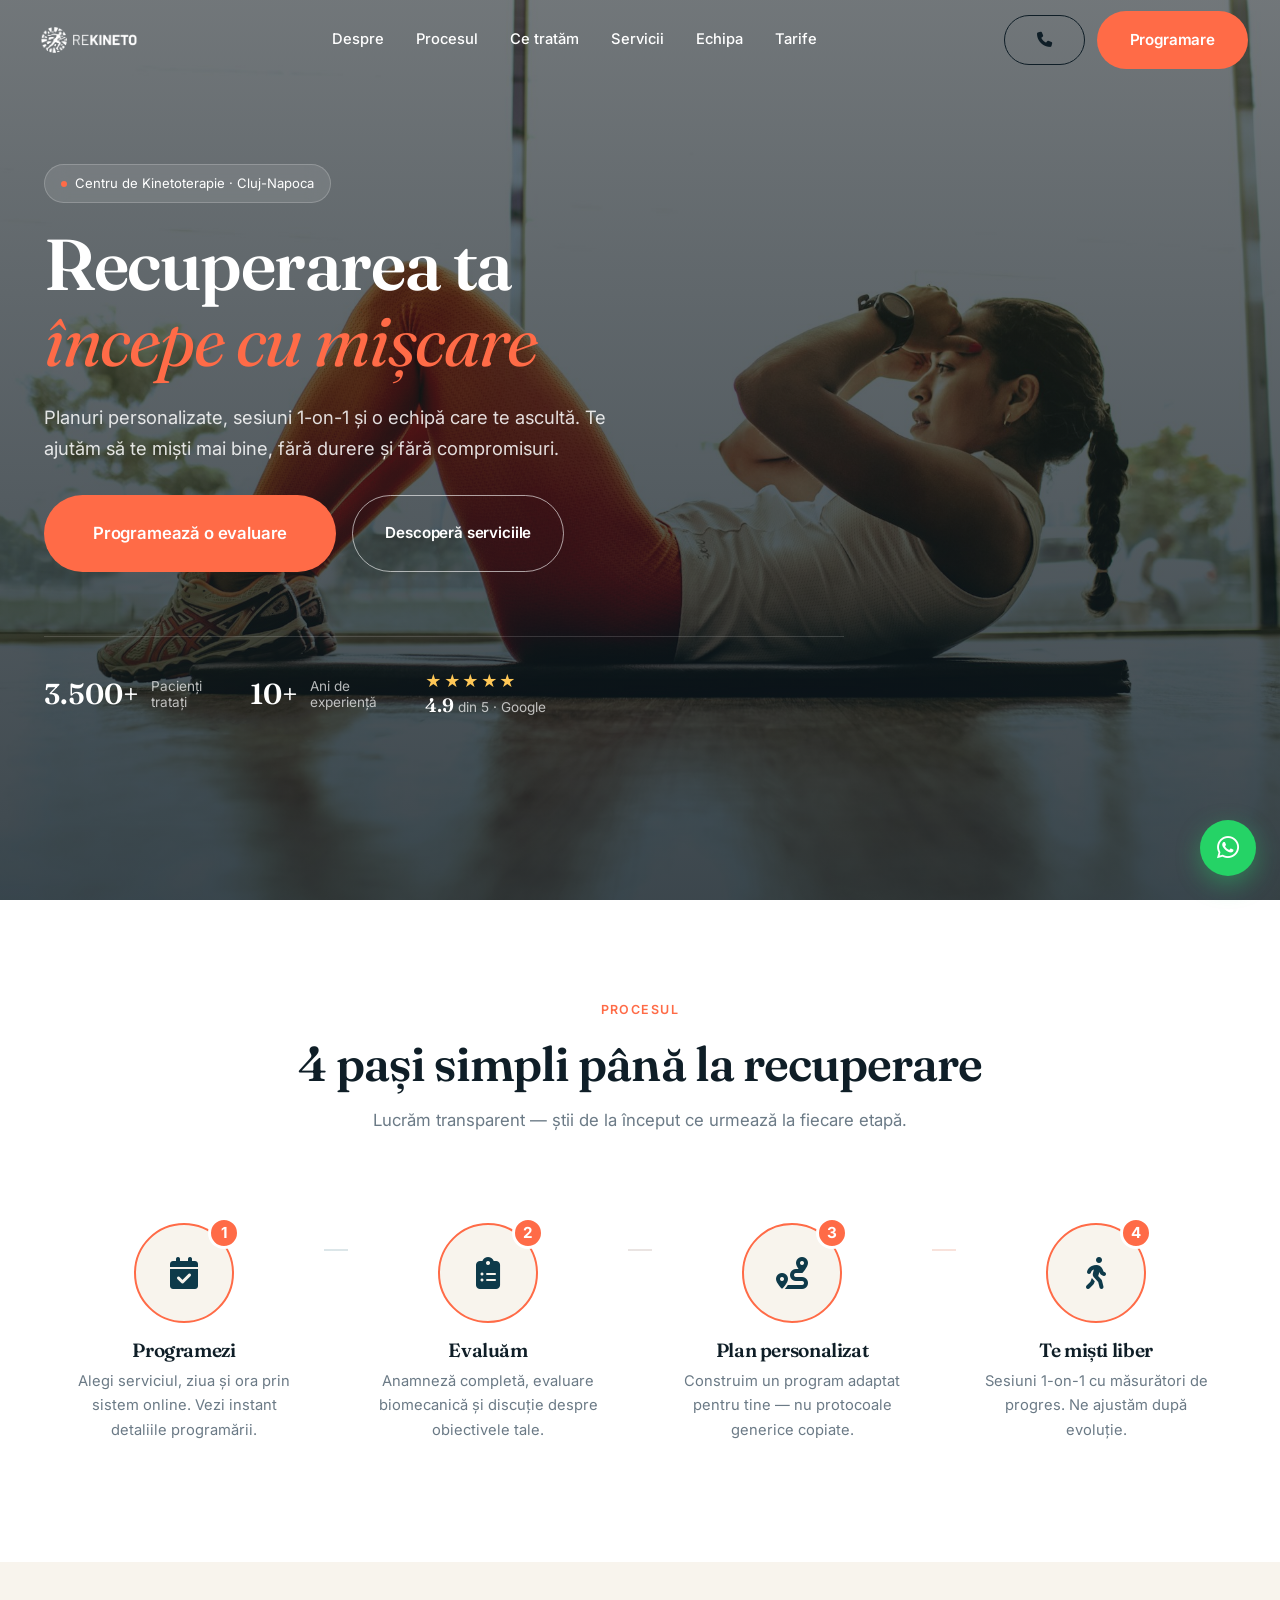
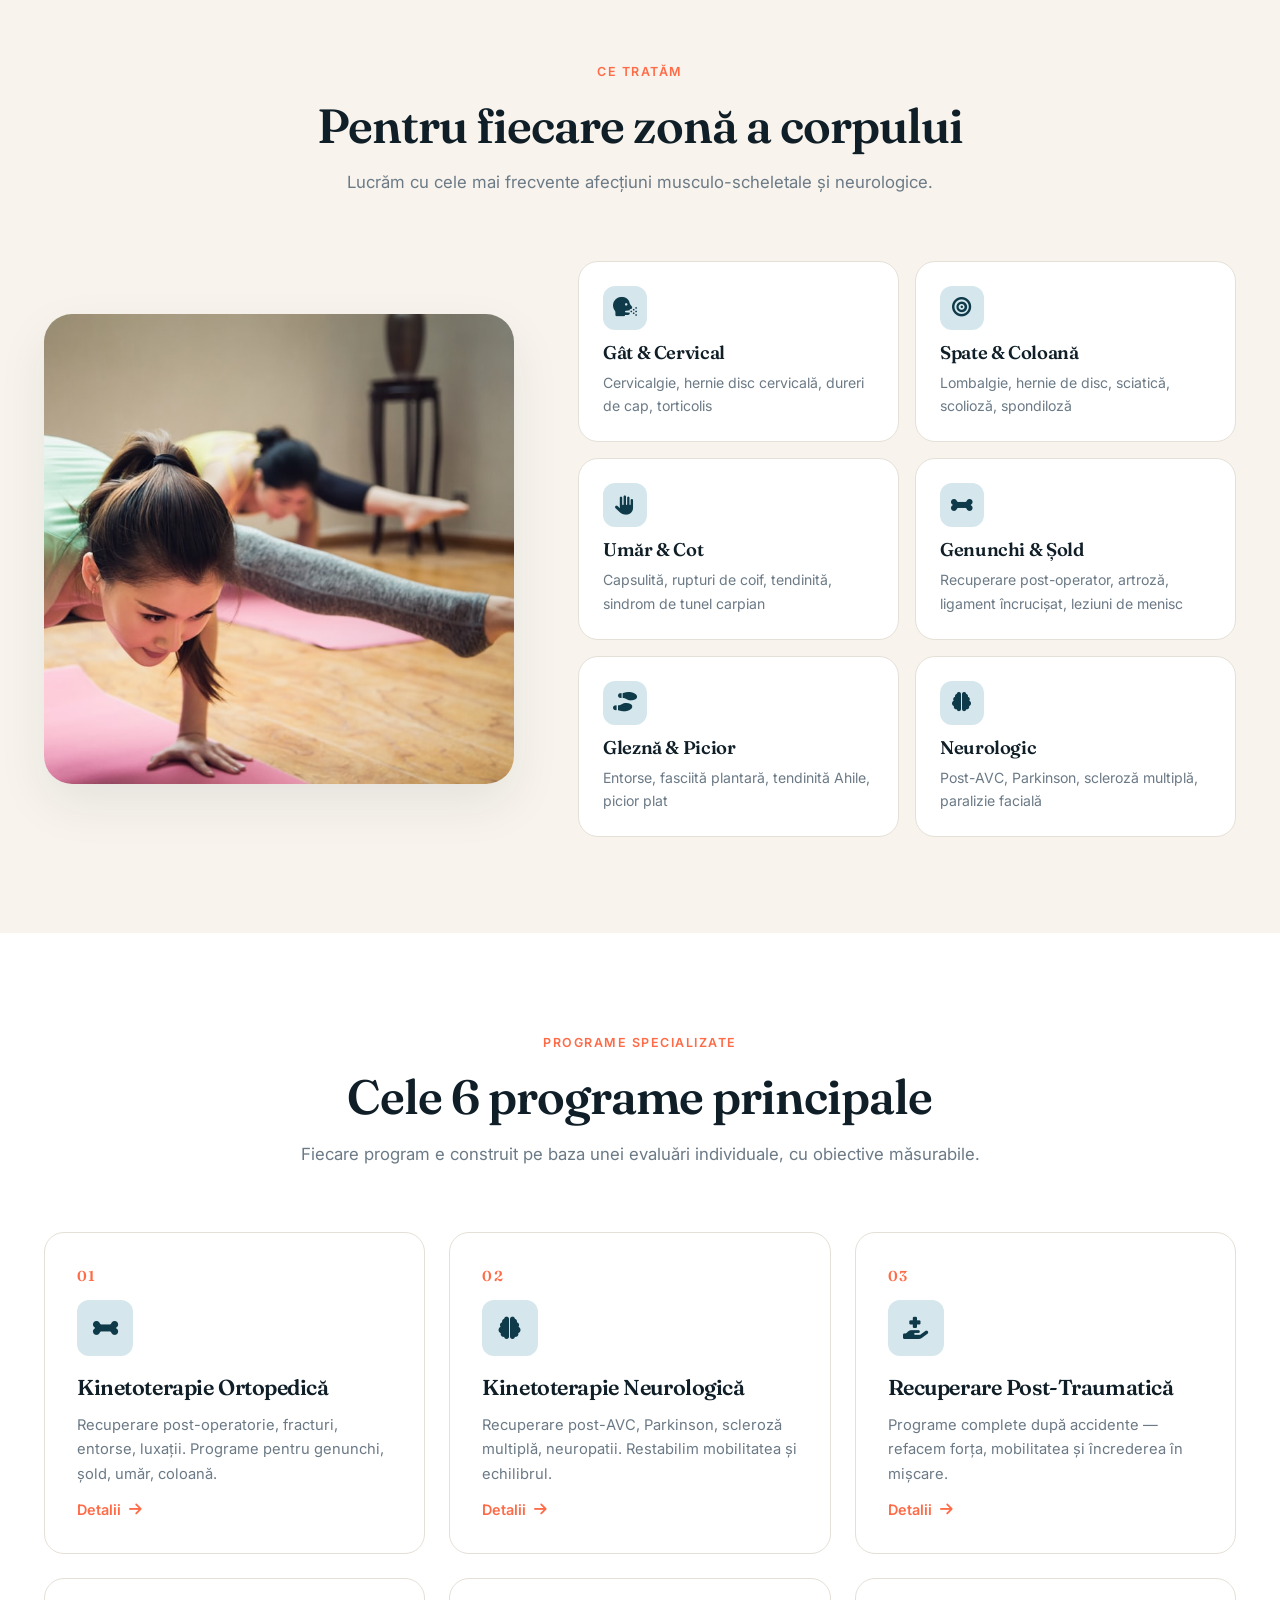
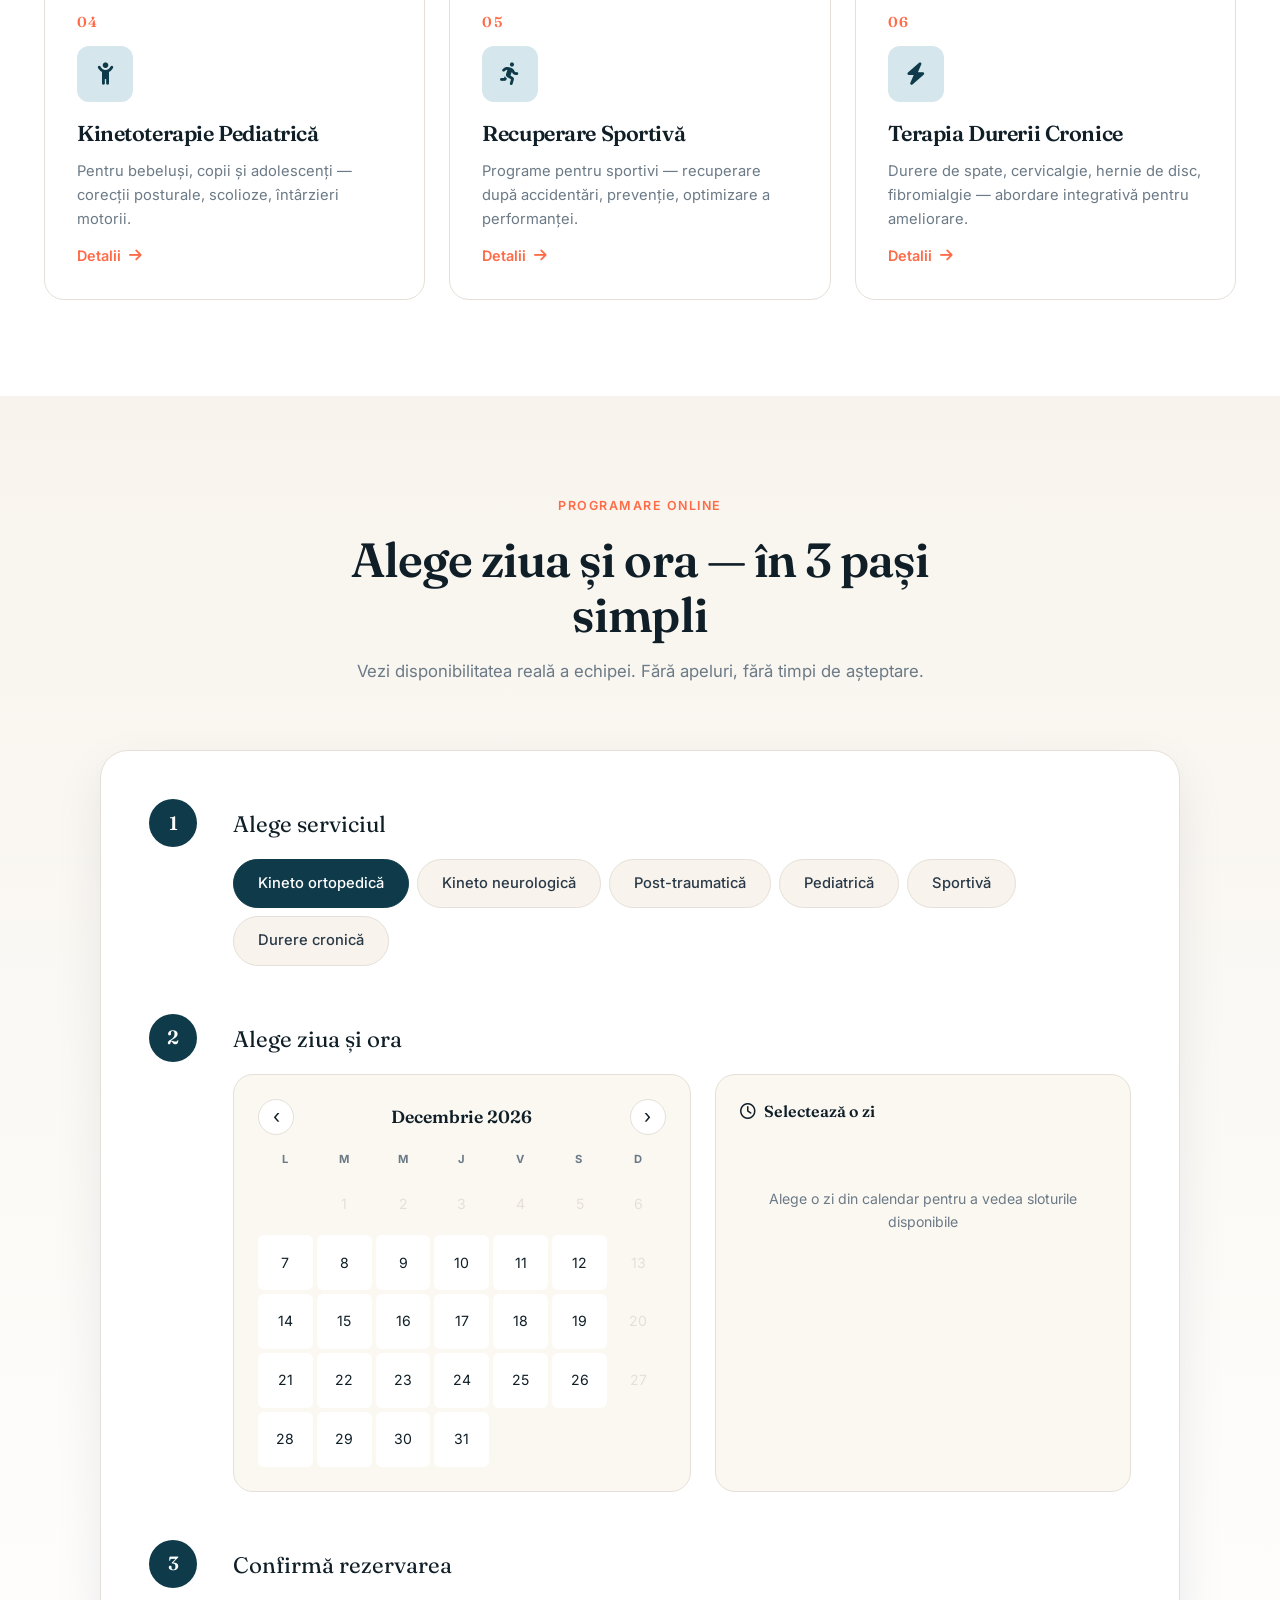
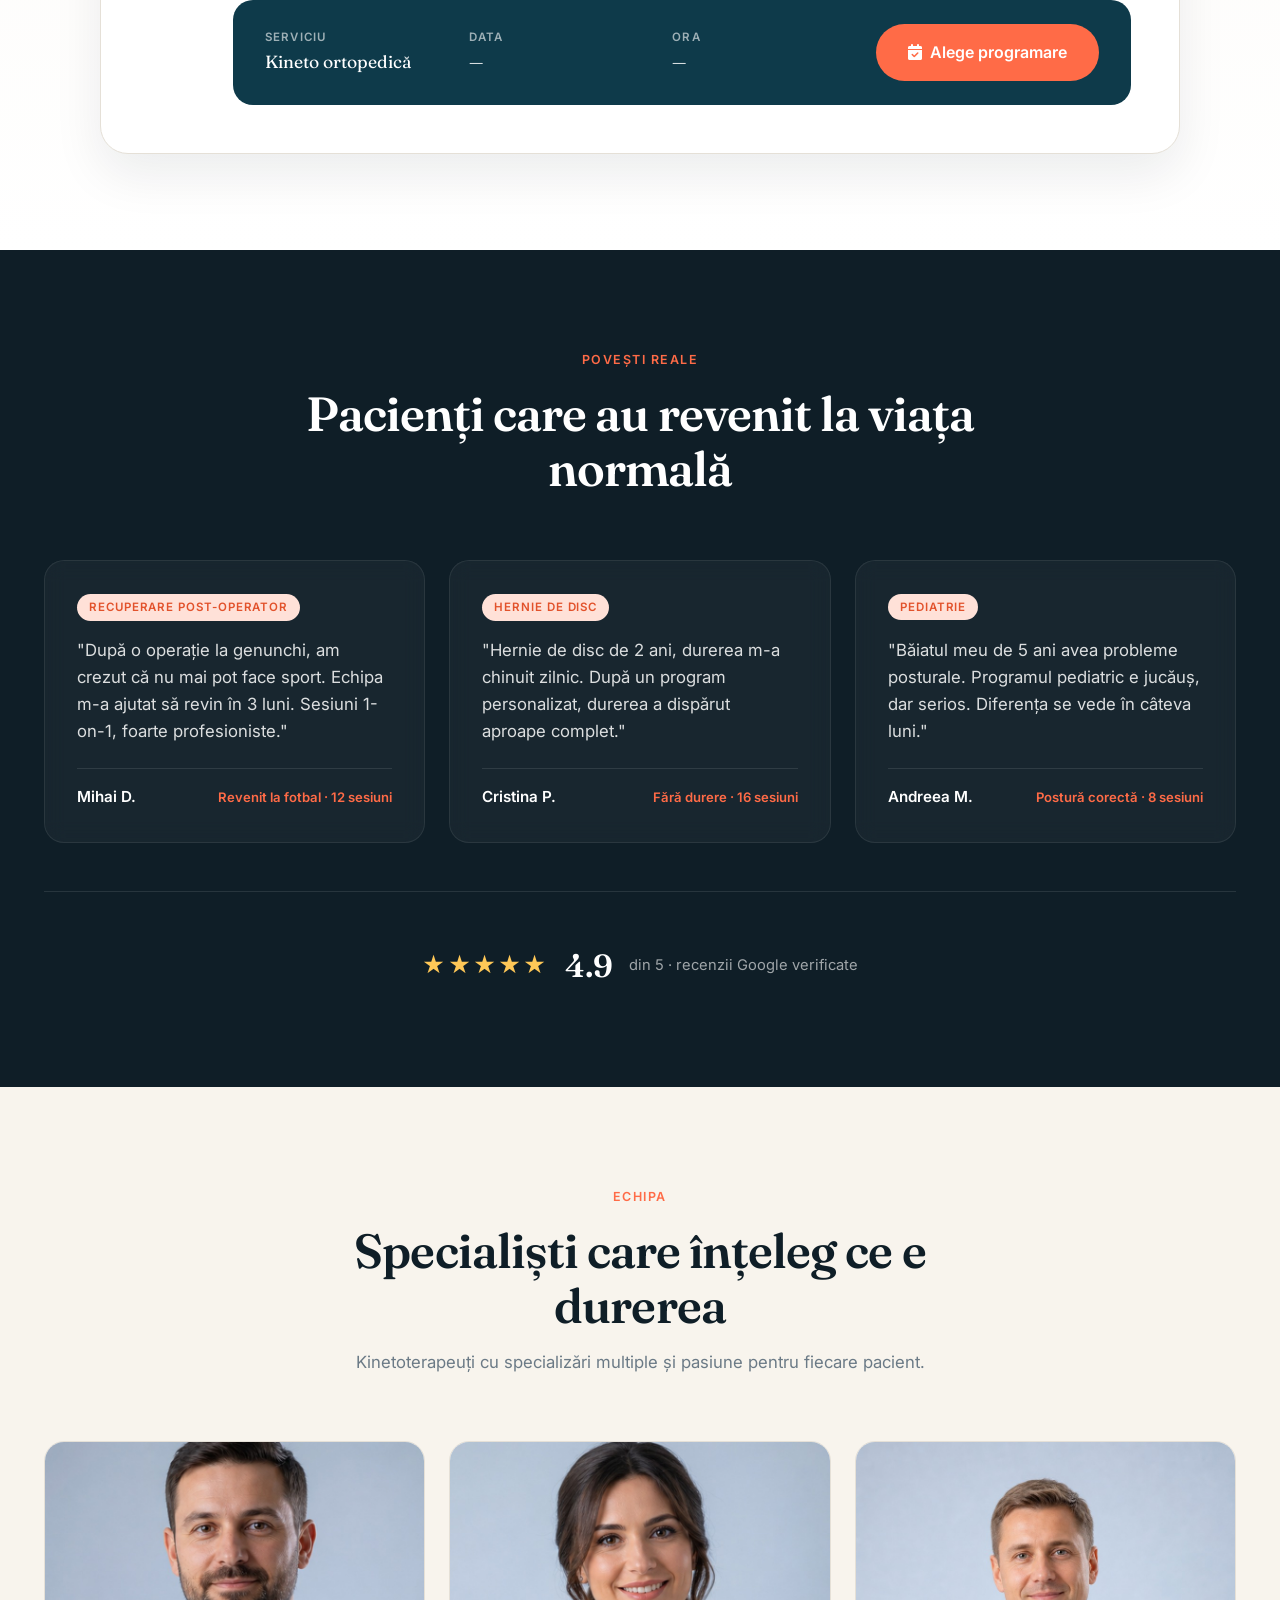
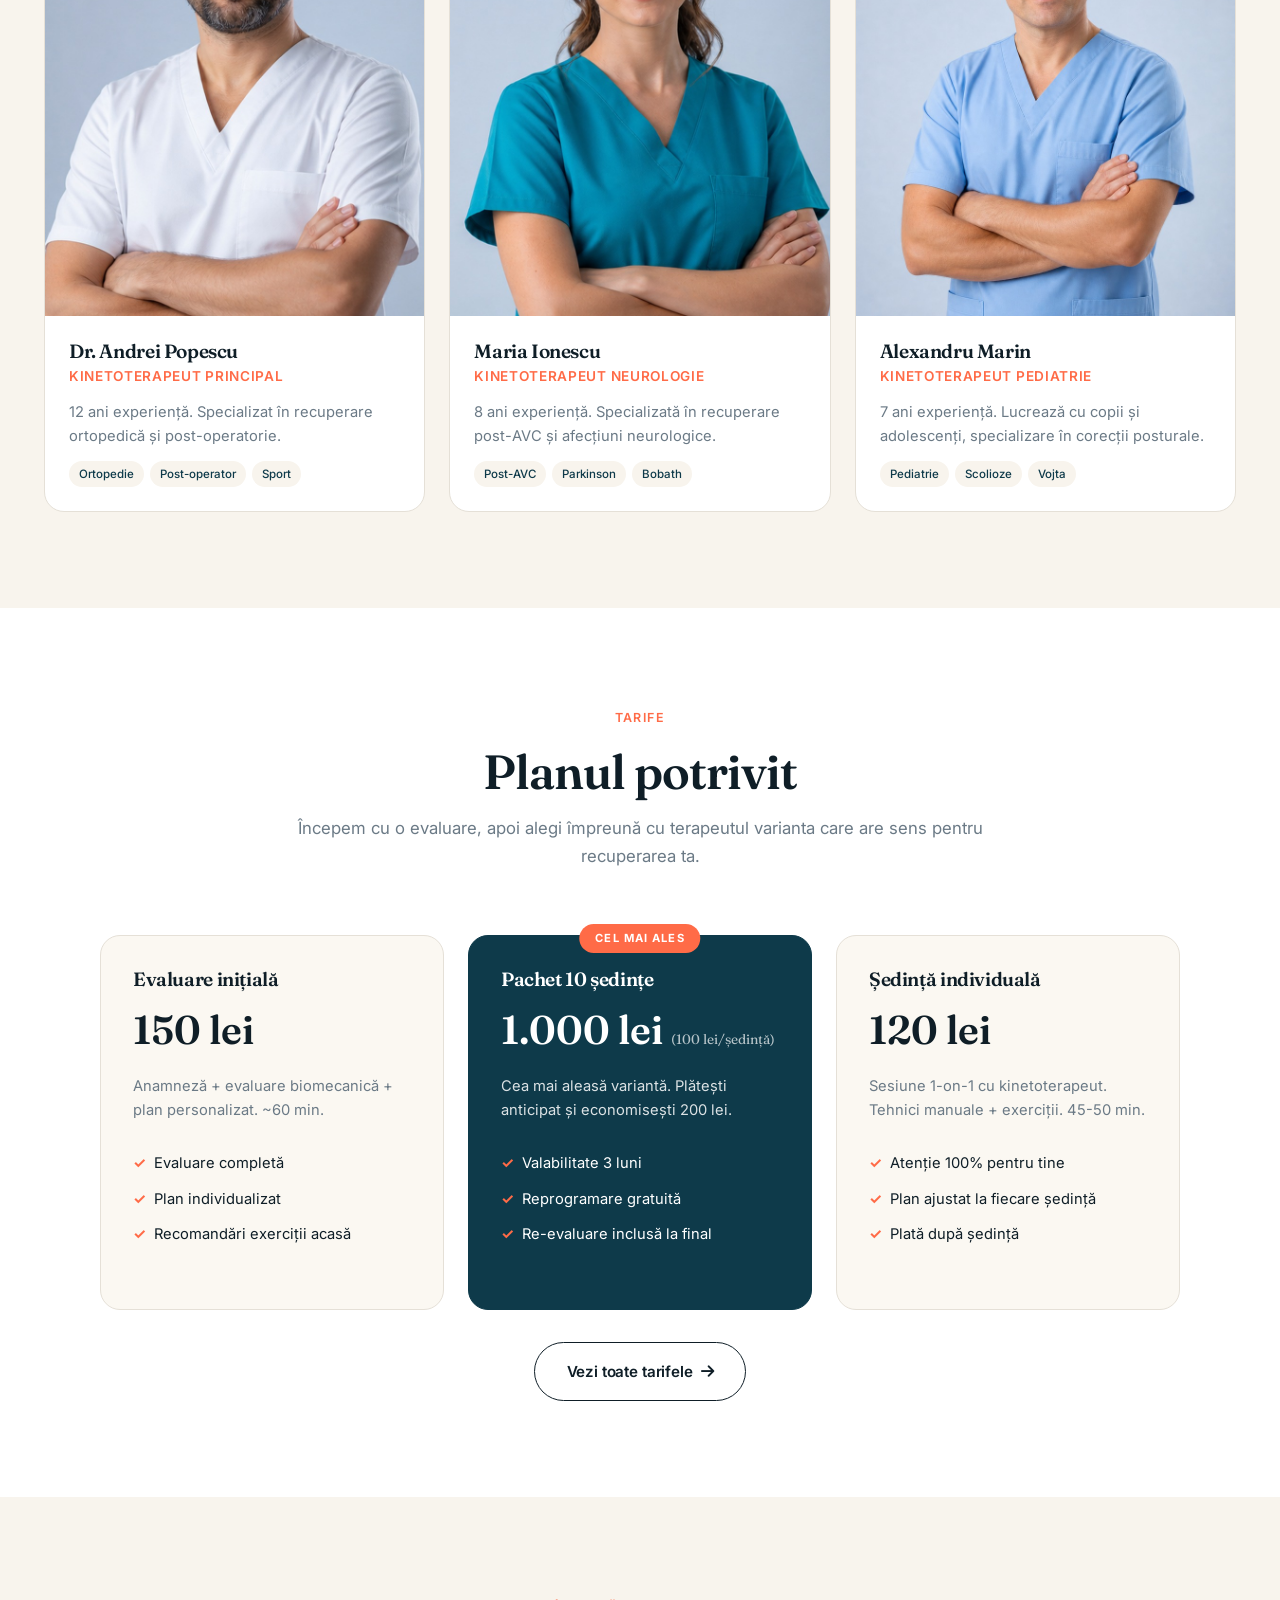
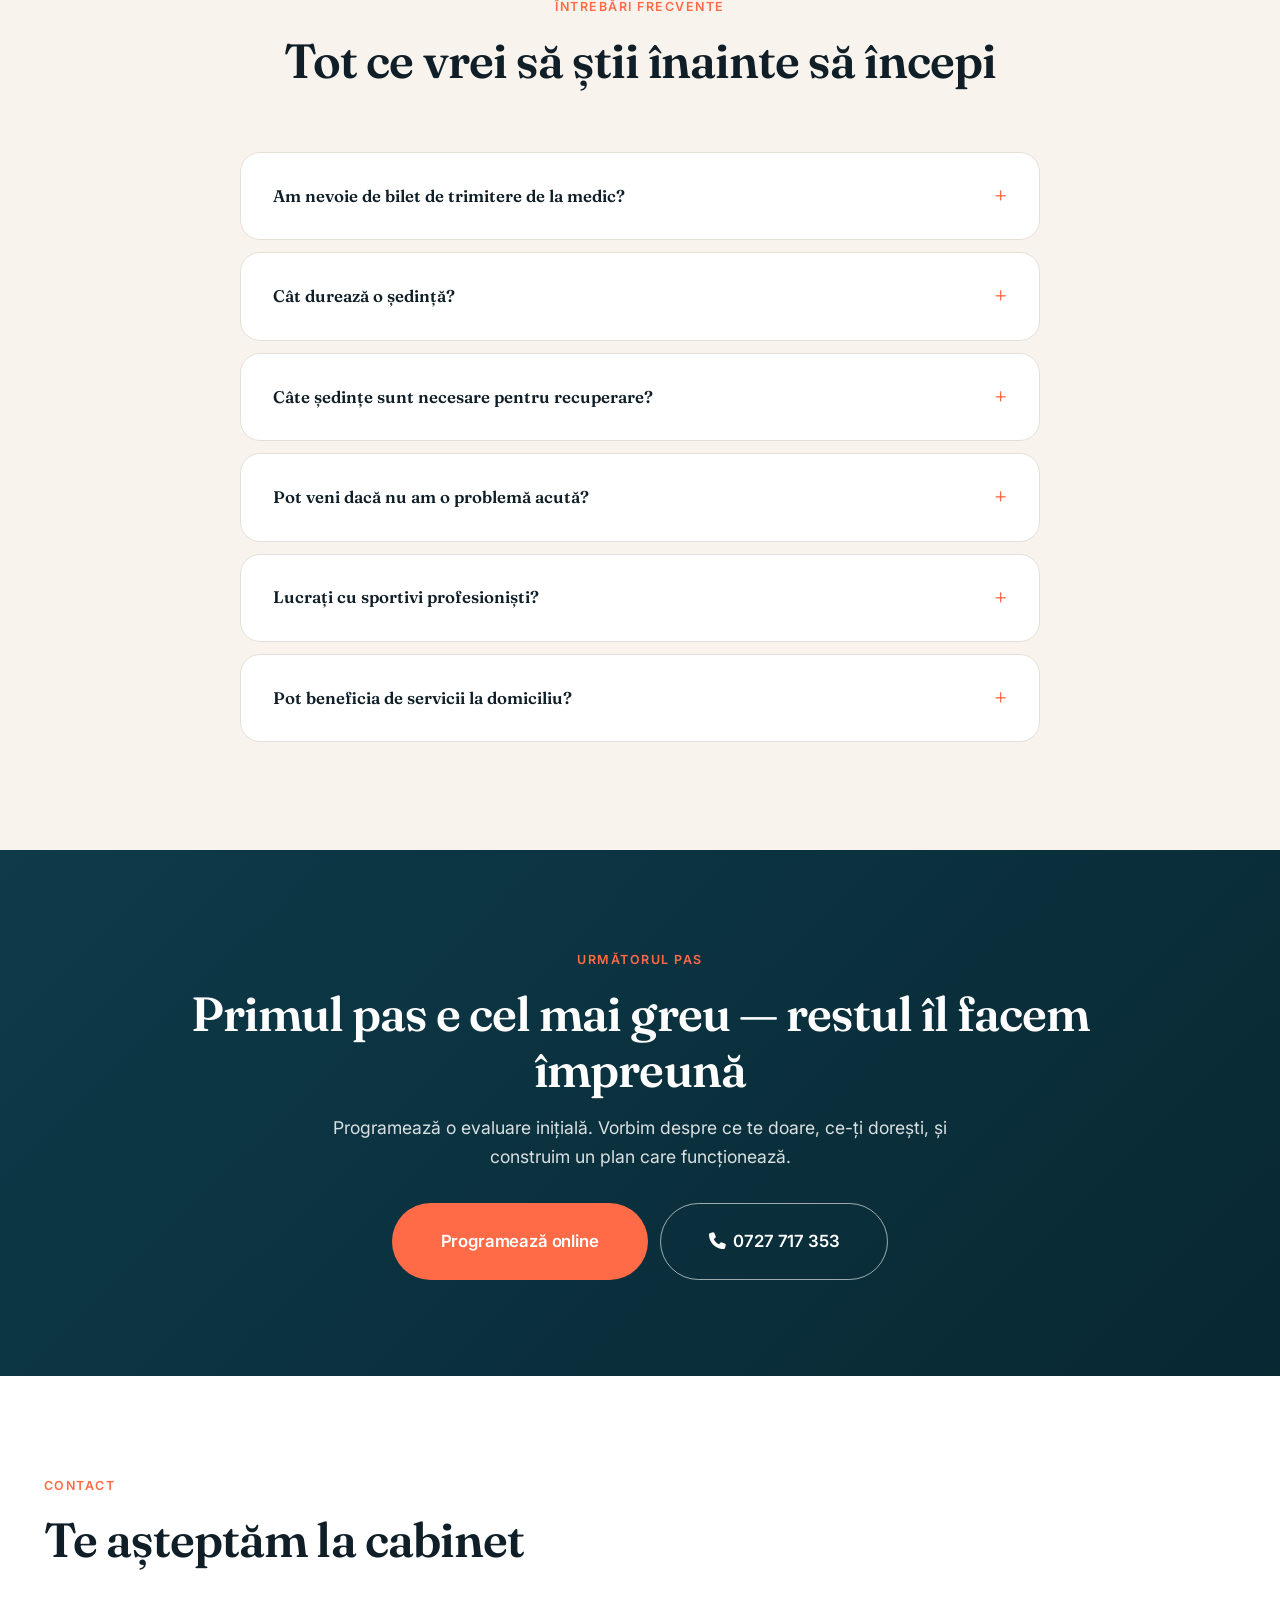
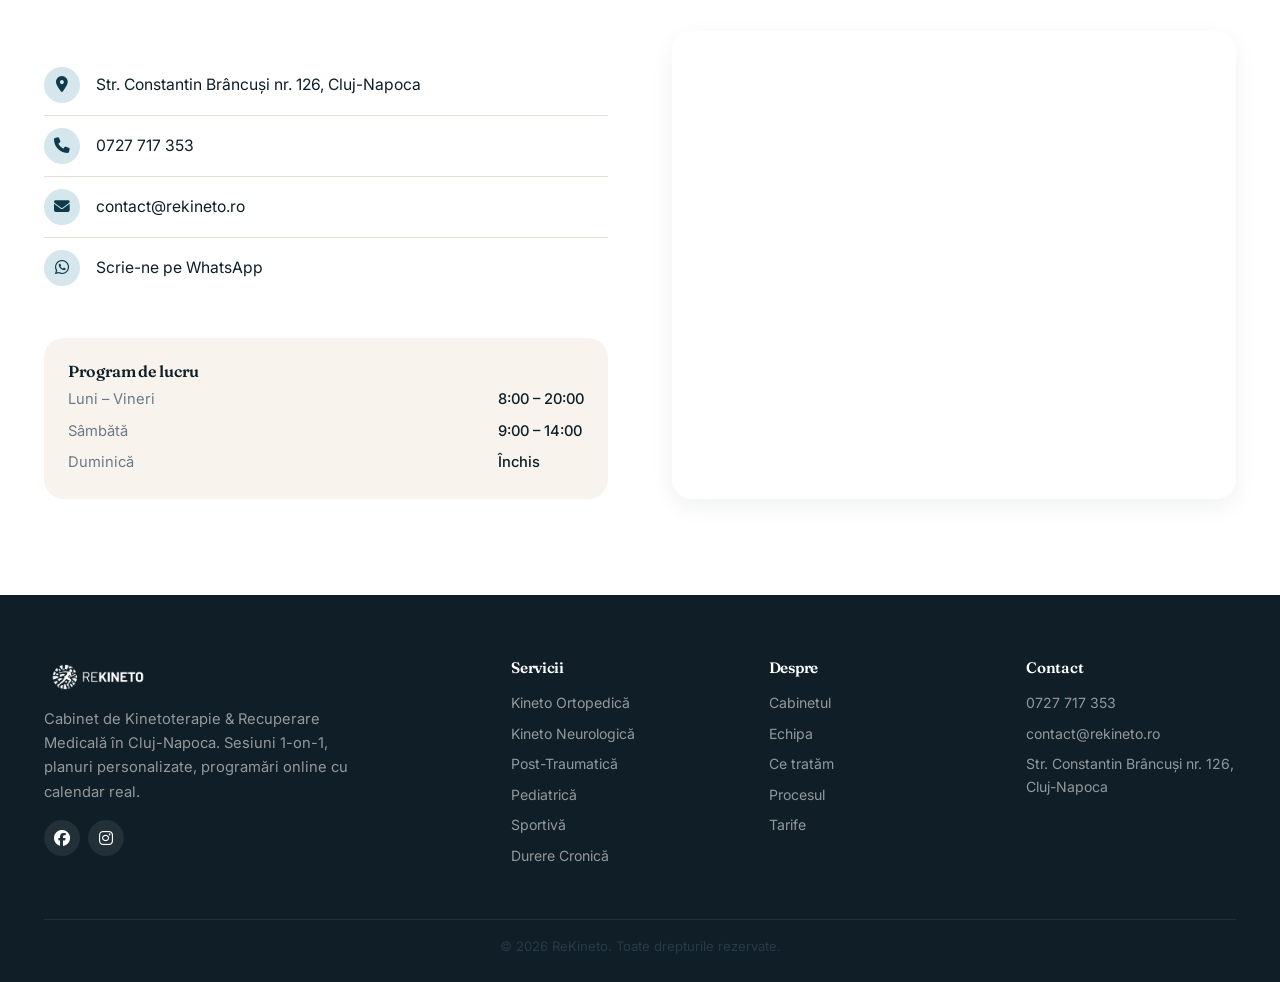
==== commit 8989c2e5: "Refine pricing copy and team portrait" ====
--- a/index.html
+++ b/index.html
@@ -425,8 +425,8 @@
     <div class="container">
       <div class="section-header reveal">
         <span class="eyebrow">Tarife</span>
-        <h2>Prețuri clare, comunicate dinainte</h2>
-        <p>Toate prețurile sunt comunicate înainte de a începe orice program.</p>
+        <h2>Planul potrivit</h2>
+        <p>Începem cu o evaluare, apoi alegi împreună cu terapeutul varianta care are sens pentru recuperarea ta.</p>
       </div>
       <div class="pricing-grid">
         <div class="price-card reveal">
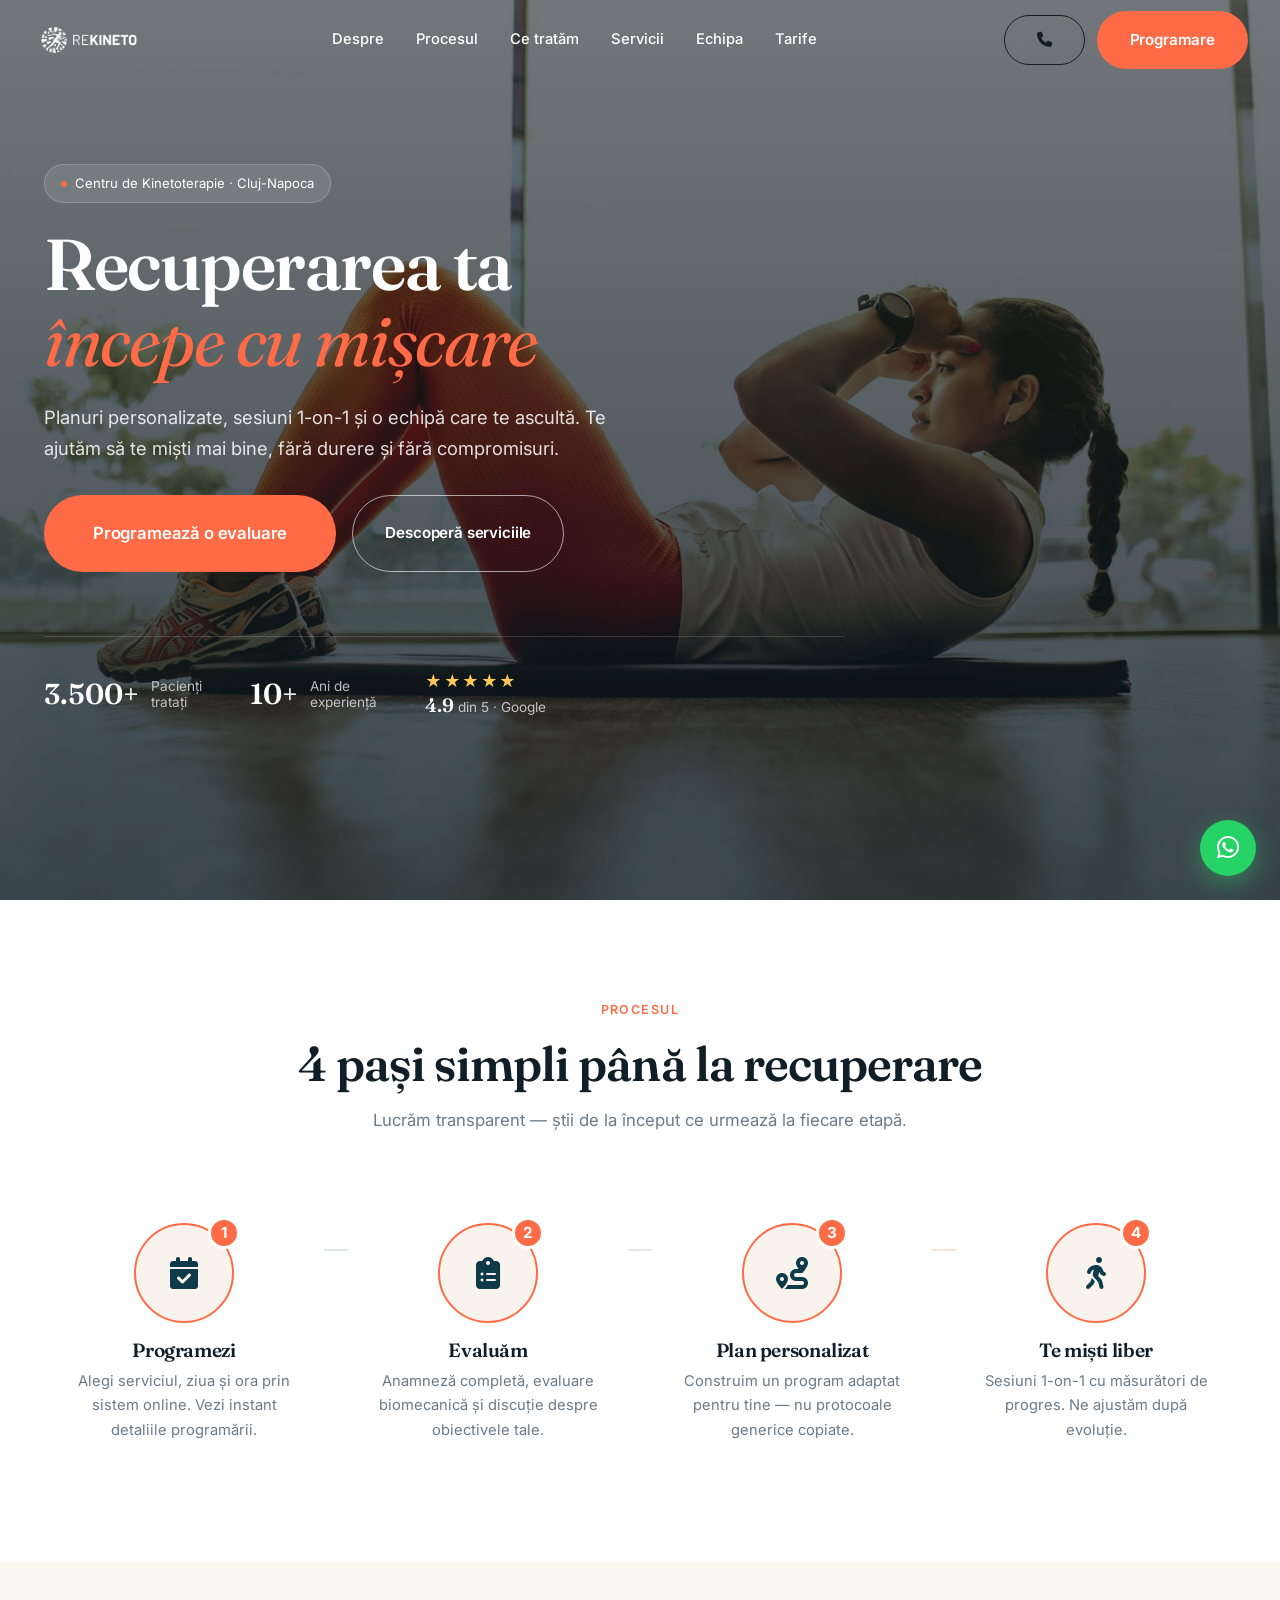
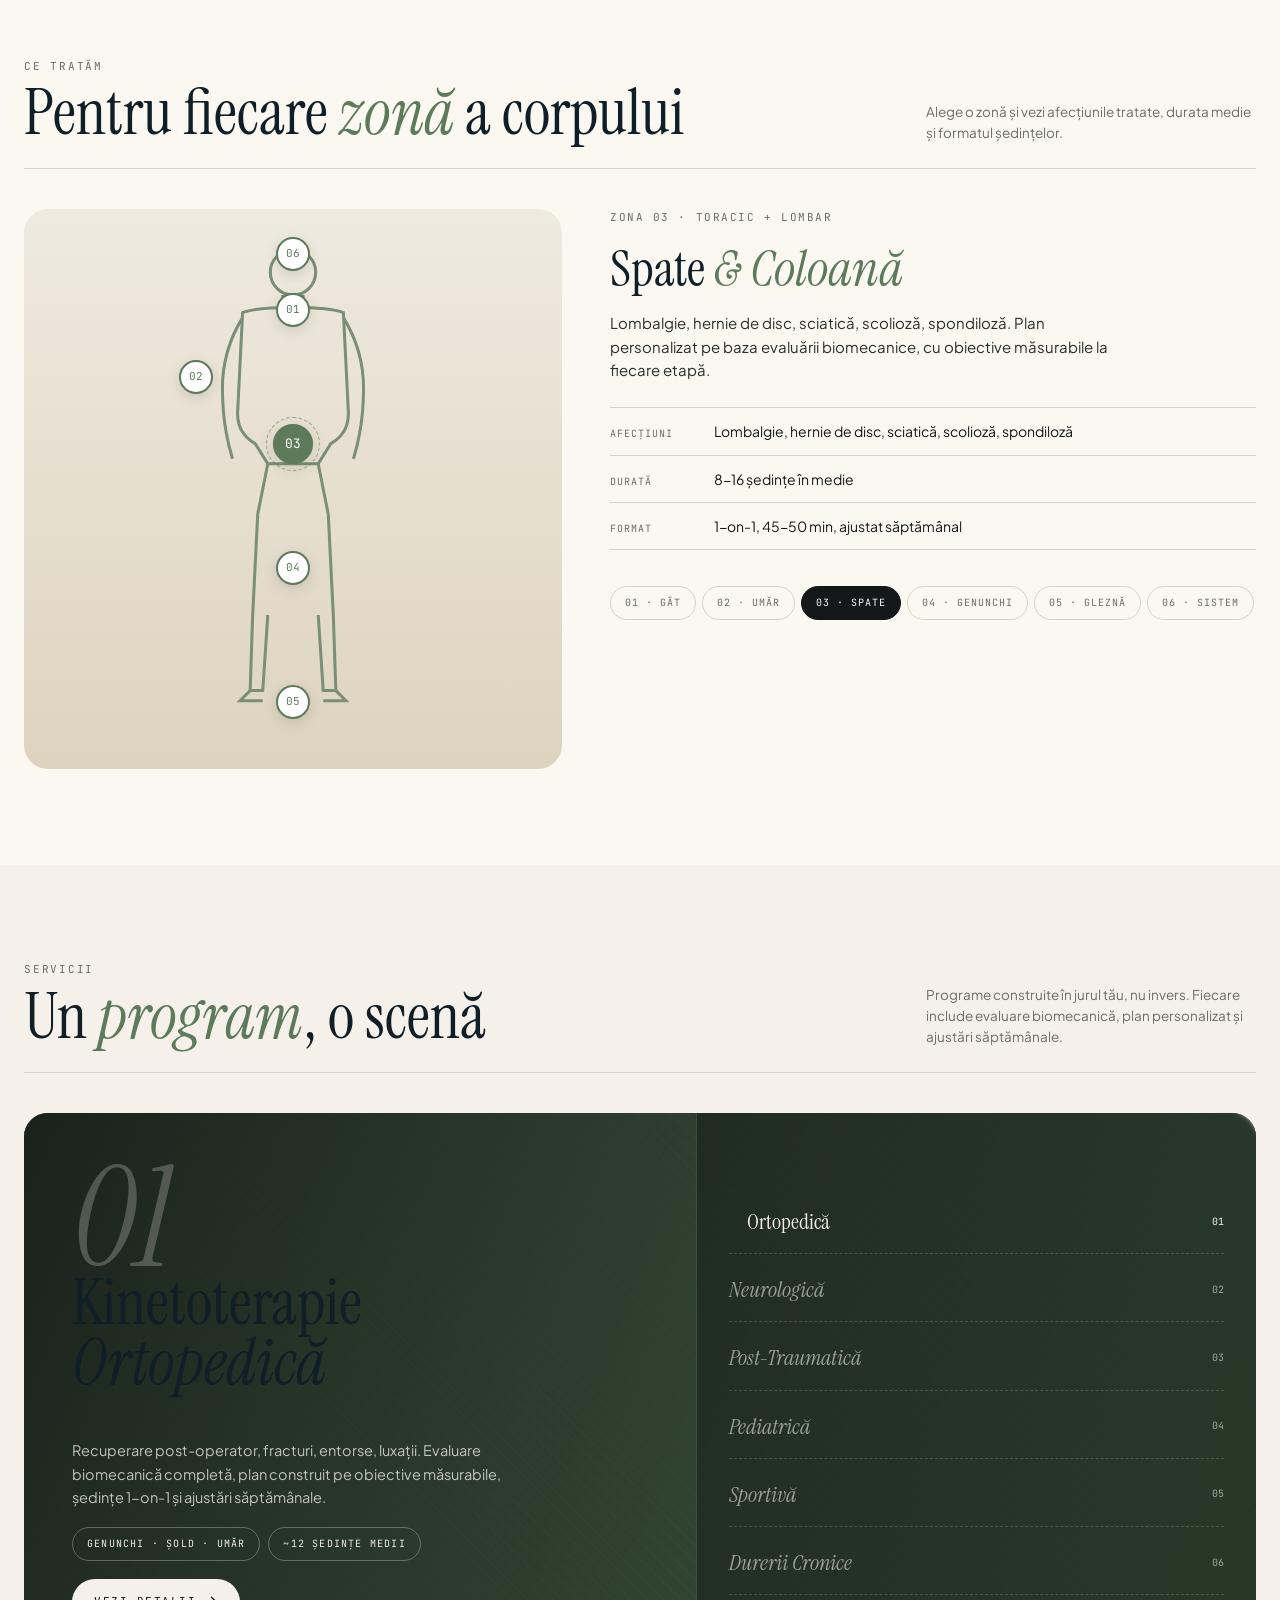
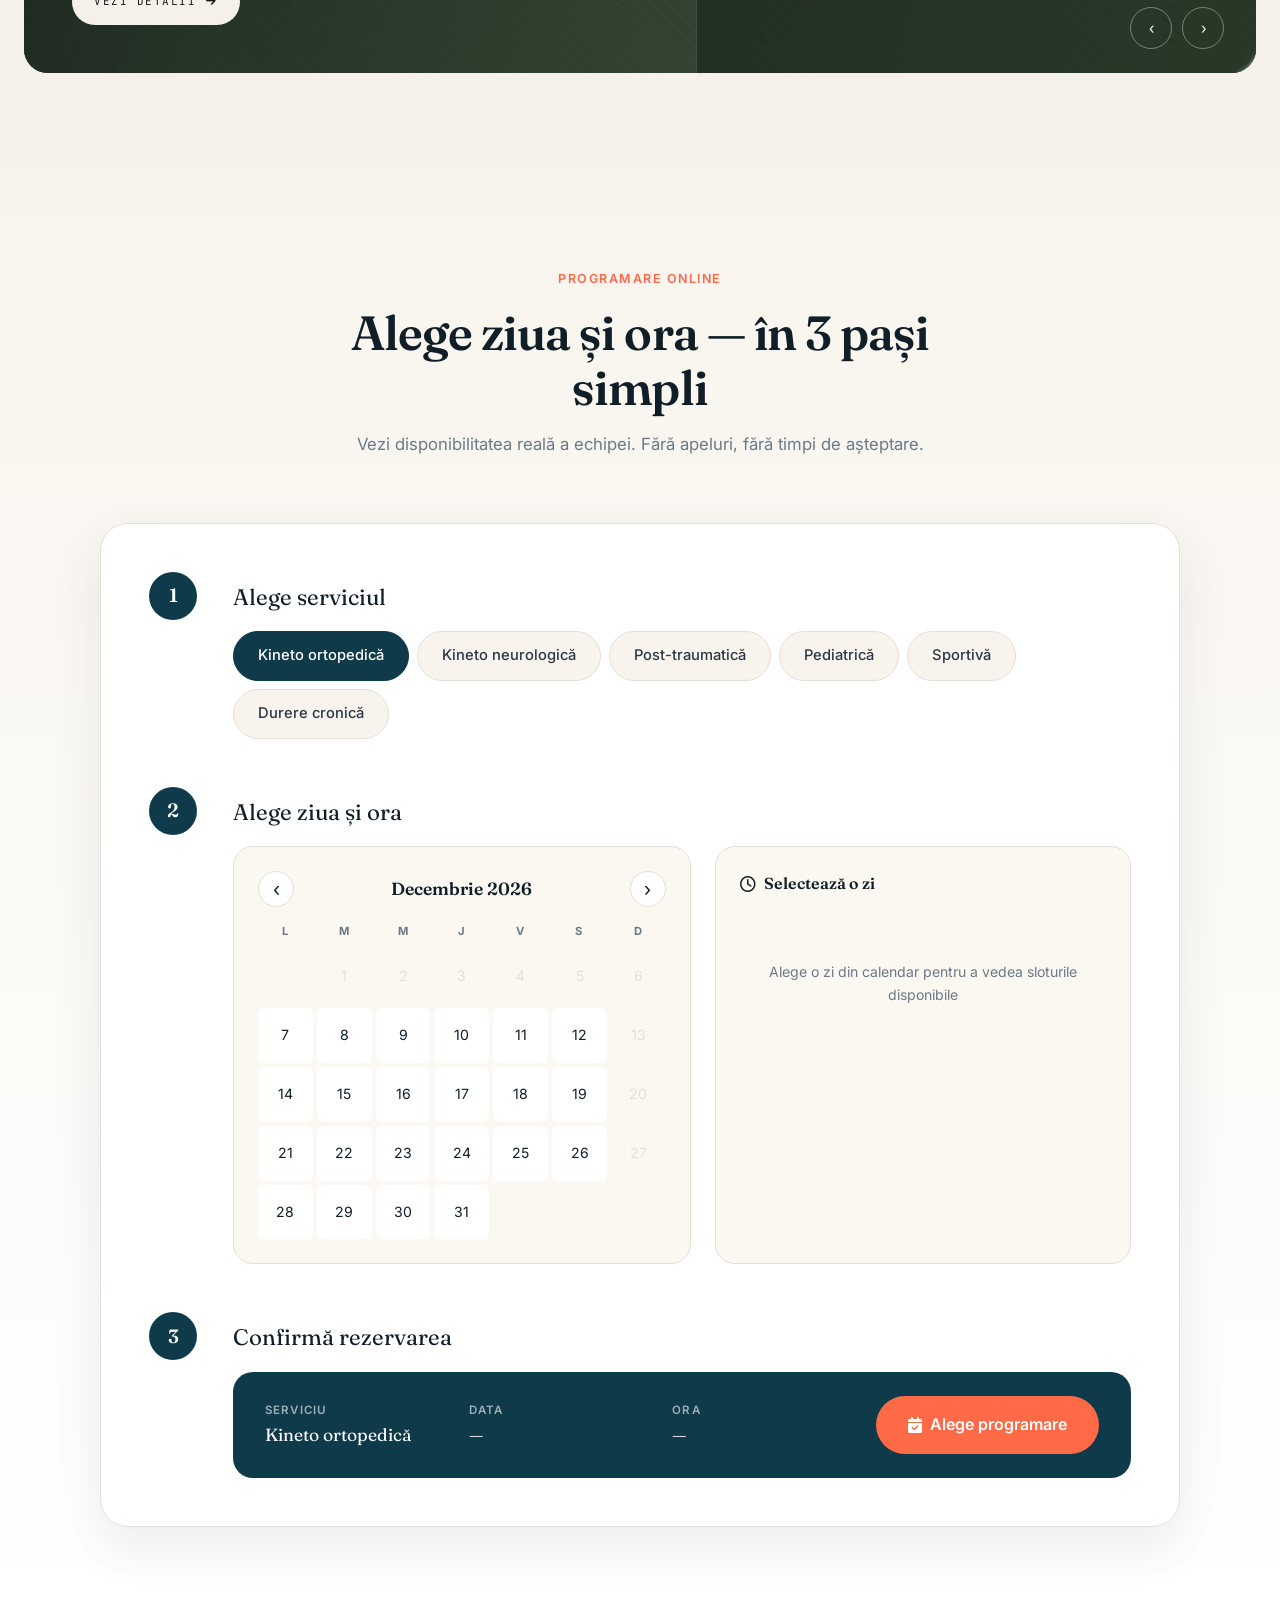
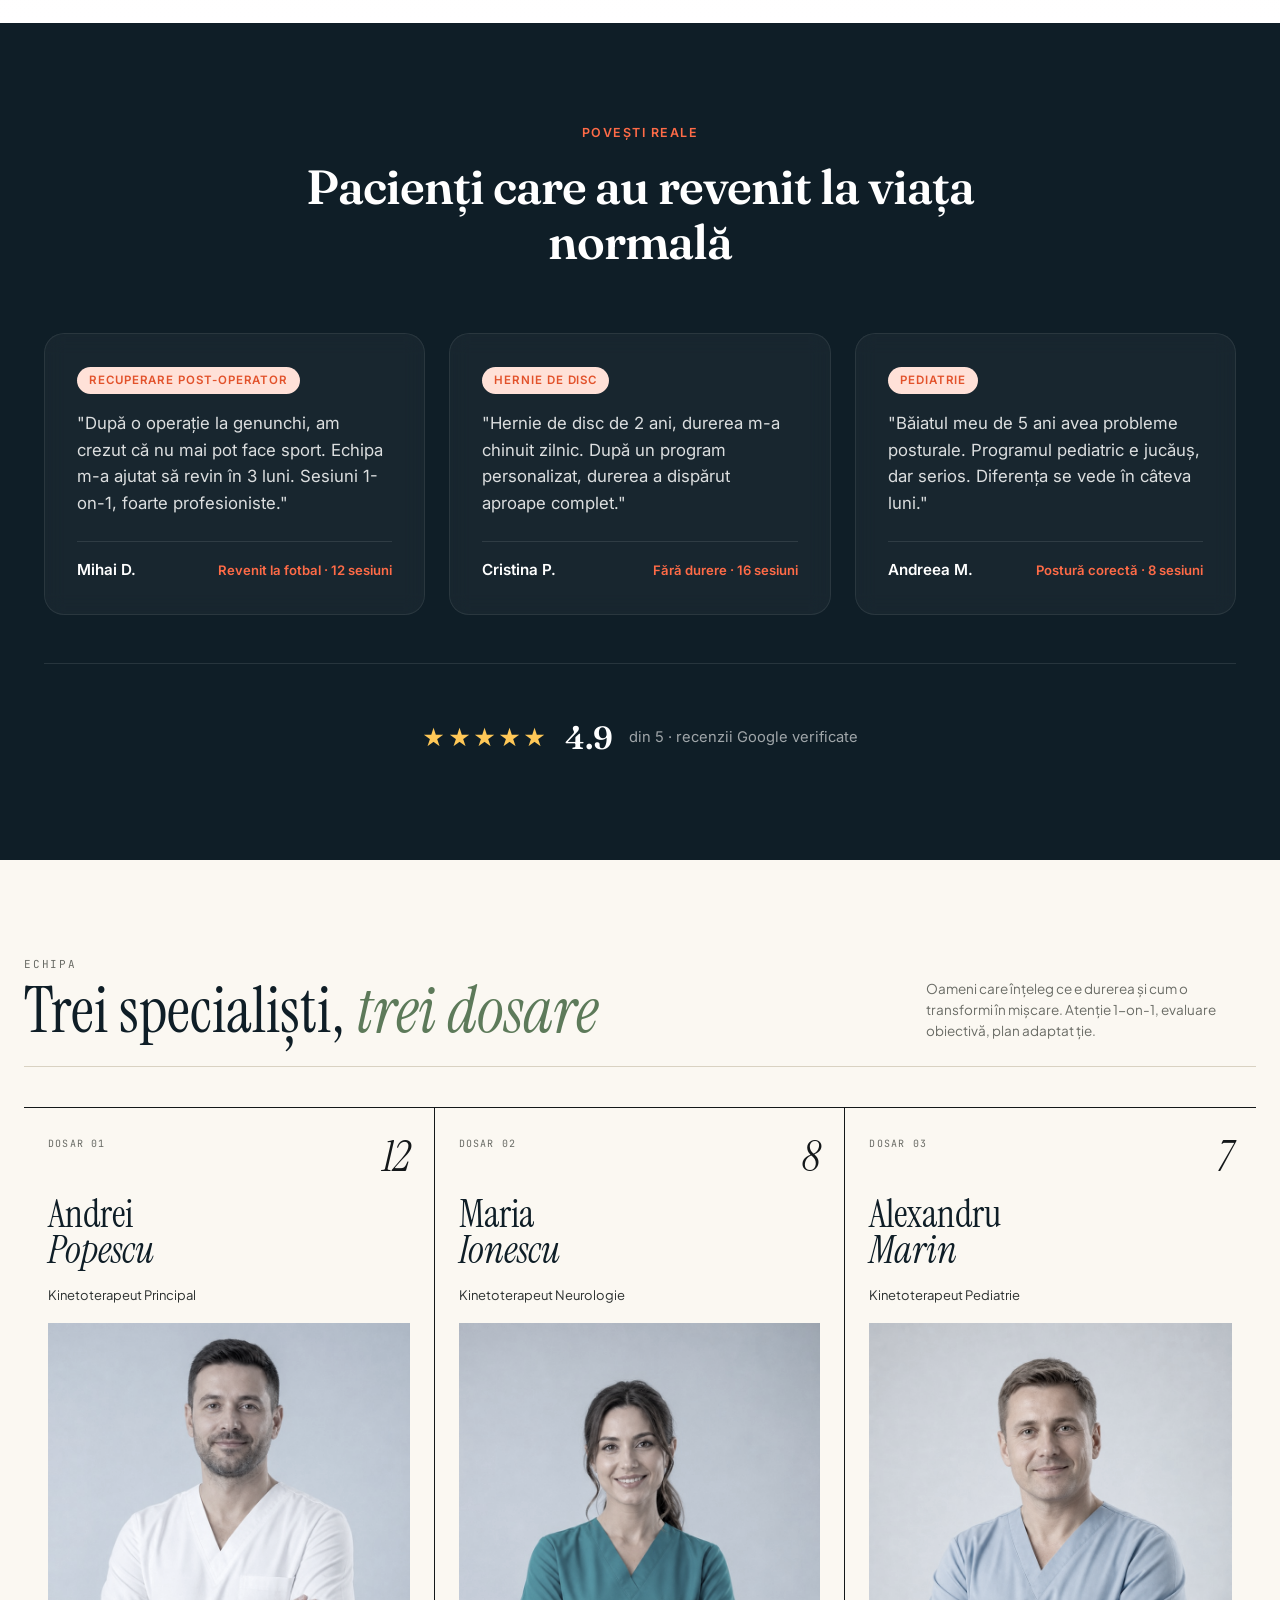
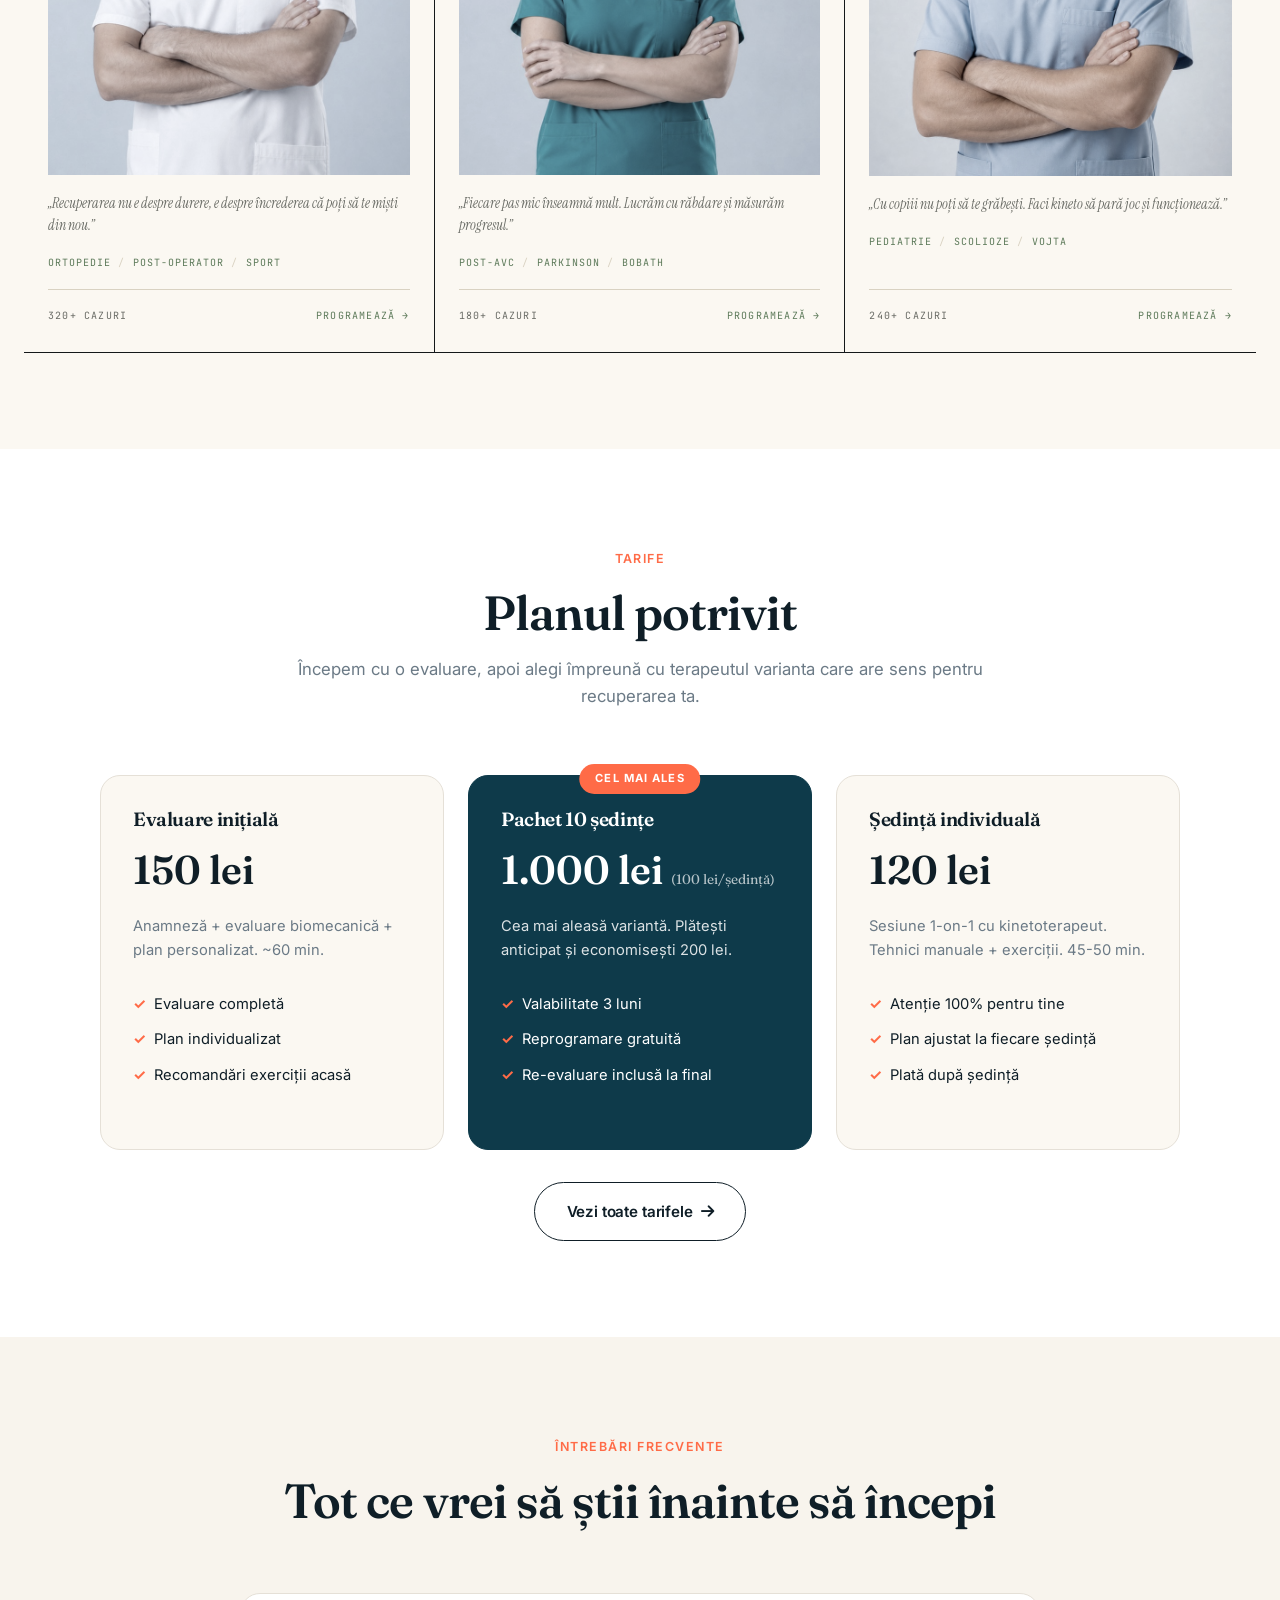
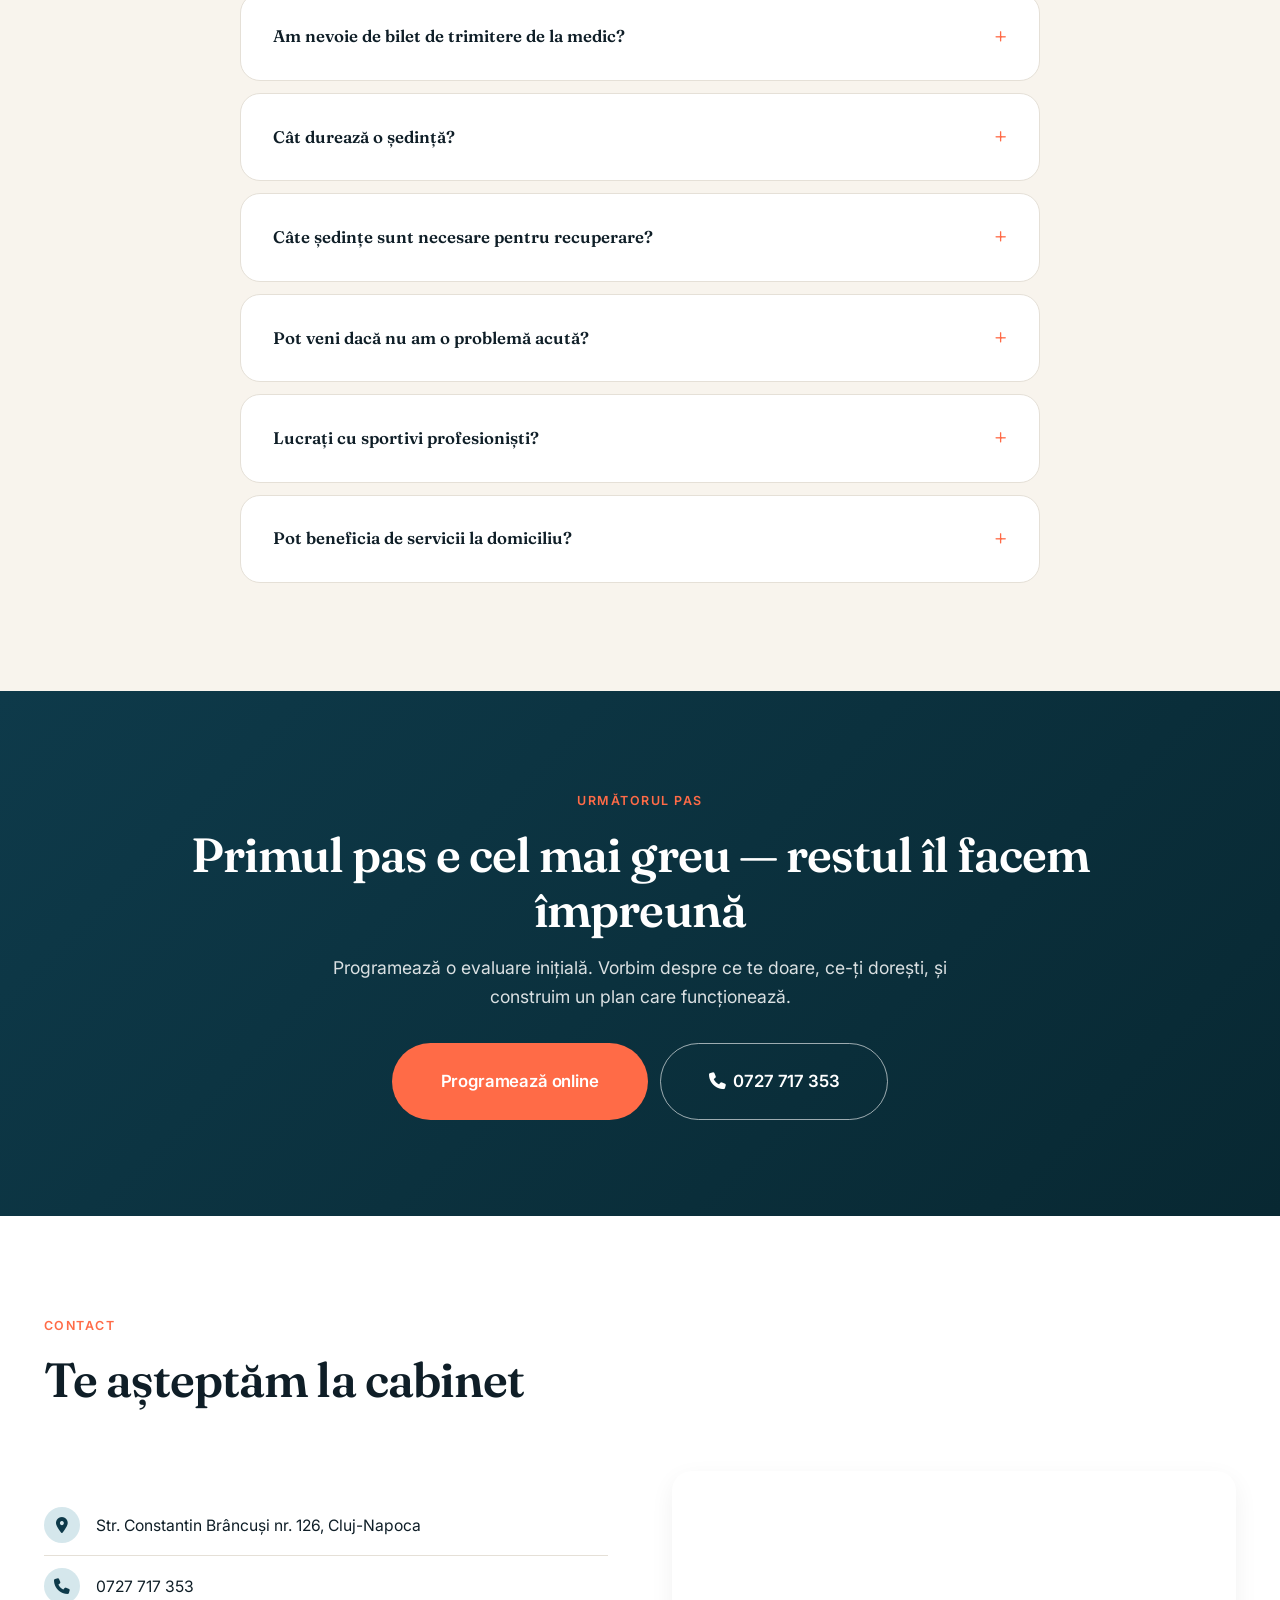
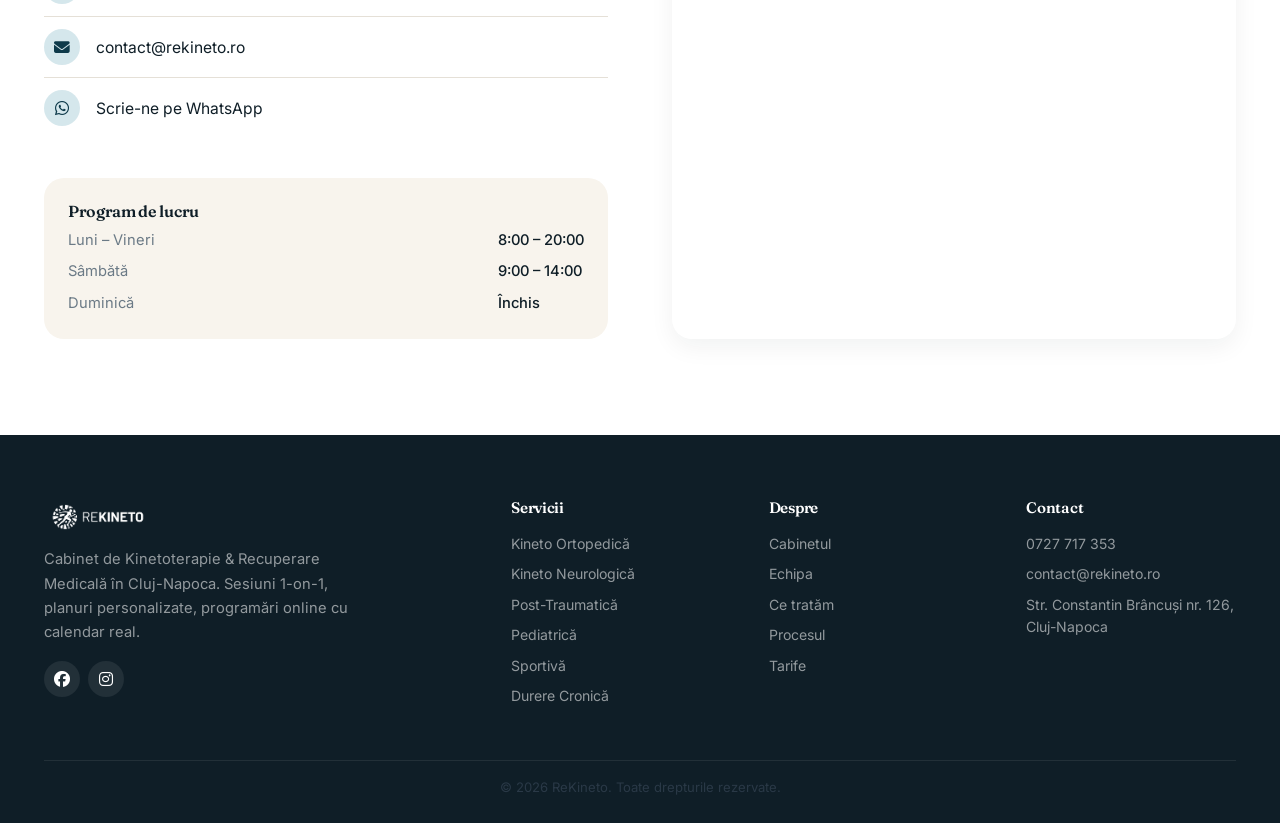
==== commit e32c7b83: "Implement redesigned kineto sections" ====
--- a/index.html
+++ b/index.html
@@ -36,9 +36,10 @@
 
   <link rel="preconnect" href="https://fonts.googleapis.com">
   <link rel="preconnect" href="https://fonts.gstatic.com" crossorigin>
-  <link href="https://fonts.googleapis.com/css2?family=Fraunces:opsz,wght@9..144,400;9..144,500;9..144,600;9..144,700&family=Inter:wght@400;500;600;700&display=swap" rel="stylesheet">
+  <link href="https://fonts.googleapis.com/css2?family=Fraunces:opsz,wght@9..144,400;9..144,500;9..144,600;9..144,700&family=Instrument+Serif:ital@0;1&family=Inter:wght@400;500;600;700&family=JetBrains+Mono:wght@400;500&family=Plus+Jakarta+Sans:wght@300;400;500;600;700&display=swap" rel="stylesheet">
   <link rel="stylesheet" href="https://cdnjs.cloudflare.com/ajax/libs/font-awesome/6.4.0/css/all.min.css">
   <link rel="stylesheet" href="style.css?v=3.0.0">
+  <link rel="stylesheet" href="rekineto-sections.css?v=1.0.0">
   <link rel="icon" href="img/brand-logo.png">
   <link rel="apple-touch-icon" href="img/brand-logo.png">
 </head>
@@ -134,47 +135,52 @@
   </section>
 
   <!-- WHAT WE TREAT -->
-  <section class="treat" id="tratam">
-    <div class="container">
-      <div class="section-header reveal">
-        <span class="eyebrow">Ce tratăm</span>
-        <h2>Pentru fiecare zonă a corpului</h2>
-        <p>Lucrăm cu cele mai frecvente afecțiuni musculo-scheletale și neurologice.</p>
-      </div>
-      <div class="treat-layout">
-        <div class="treat-figure reveal">
-          <img src="img/treat-anatomy.jpg" alt="Corp uman, zone tratate">
-        </div>
-        <div class="treat-cards reveal delay-1">
-          <div class="treat-card">
-            <div class="treat-card-icon"><i class="fa-solid fa-head-side-cough"></i></div>
-            <h4>Gât &amp; Cervical</h4>
-            <p>Cervicalgie, hernie disc cervicală, dureri de cap, torticolis</p>
-          </div>
-          <div class="treat-card">
-            <div class="treat-card-icon"><i class="fa-solid fa-bullseye"></i></div>
-            <h4>Spate &amp; Coloană</h4>
-            <p>Lombalgie, hernie de disc, sciatică, scolioză, spondiloză</p>
-          </div>
-          <div class="treat-card">
-            <div class="treat-card-icon"><i class="fa-solid fa-hand"></i></div>
-            <h4>Umăr &amp; Cot</h4>
-            <p>Capsulită, rupturi de coif, tendinită, sindrom de tunel carpian</p>
-          </div>
-          <div class="treat-card">
-            <div class="treat-card-icon"><i class="fa-solid fa-bone"></i></div>
-            <h4>Genunchi &amp; Șold</h4>
-            <p>Recuperare post-operator, artroză, ligament încrucișat, leziuni de menisc</p>
-          </div>
-          <div class="treat-card">
-            <div class="treat-card-icon"><i class="fa-solid fa-shoe-prints"></i></div>
-            <h4>Gleznă &amp; Picior</h4>
-            <p>Entorse, fasciită plantară, tendinită Ahile, picior plat</p>
-          </div>
-          <div class="treat-card">
-            <div class="treat-card-icon"><i class="fa-solid fa-brain"></i></div>
-            <h4>Neurologic</h4>
-            <p>Post-AVC, Parkinson, scleroză multiplă, paralizie facială</p>
+  <section class="rk-section" id="tratam">
+    <div class="rk-inner">
+      <div class="rk-head reveal">
+        <div>
+          <div class="rk-eyebrow">Ce tratăm</div>
+          <h2>Pentru fiecare <em>zonă</em> a corpului</h2>
+        </div>
+        <div class="rk-head-right">Alege o zonă și vezi afecțiunile tratate, durata medie și formatul ședințelor.</div>
+      </div>
+      <div class="c1-wrap reveal" data-treat-section>
+        <div class="c1-figure">
+          <svg viewBox="0 0 100 200" fill="none" stroke="currentColor" stroke-width="1.2" class="body" aria-hidden="true">
+            <circle cx="50" cy="14" r="9"></circle>
+            <path d="M46 23 L46 28 M54 23 L54 28"></path>
+            <path d="M30 30 Q35 28 50 28 Q65 28 70 30 L72 70 Q72 78 65 82 L60 90 L40 90 L35 82 Q28 78 28 70 Z"></path>
+            <path d="M30 32 Q22 45 22 60 Q22 75 26 88"></path>
+            <path d="M70 32 Q78 45 78 60 Q78 75 74 88"></path>
+            <path d="M40 90 L36 110 M60 90 L64 110"></path>
+            <path d="M36 110 L34 150 L33 180 L38 180 L40 150"></path>
+            <path d="M64 110 L66 150 L67 180 L62 180 L60 150"></path>
+            <path d="M33 180 L29 184 L38 184"></path>
+            <path d="M67 180 L71 184 L62 184"></path>
+          </svg>
+          <button type="button" class="hot" style="top:18%;left:50%" data-zone="0">01</button>
+          <button type="button" class="hot" style="top:30%;left:32%" data-zone="1">02</button>
+          <button type="button" class="hot is-active" style="top:42%;left:50%" data-zone="2">03</button>
+          <button type="button" class="hot" style="top:64%;left:50%" data-zone="3">04</button>
+          <button type="button" class="hot" style="top:88%;left:50%" data-zone="4">05</button>
+          <button type="button" class="hot" style="top:8%;left:50%" data-zone="5">06</button>
+        </div>
+        <div class="c1-side">
+          <div class="index" data-zone-index>Zona 03 · Toracic + Lombar</div>
+          <h3><span data-zone-name>Spate</span> <em data-zone-italic>&amp; Coloană</em></h3>
+          <div class="lede" data-zone-lede>Lombalgie, hernie de disc, sciatică, scolioză, spondiloză. Plan personalizat pe baza evaluării biomecanice, cu obiective măsurabile la fiecare etapă.</div>
+          <div class="cond">
+            <div><span class="lbl">Afecțiuni</span><span data-zone-conds>Lombalgie, hernie de disc, sciatică, scolioză, spondiloză</span></div>
+            <div><span class="lbl">Durată</span><span>8-16 ședințe în medie</span></div>
+            <div><span class="lbl">Format</span><span>1-on-1, 45-50 min, ajustat săptămânal</span></div>
+          </div>
+          <div class="mini-nav">
+            <button type="button" data-zone="0">01 · Gât</button>
+            <button type="button" data-zone="1">02 · Umăr</button>
+            <button type="button" class="is-active" data-zone="2">03 · Spate</button>
+            <button type="button" data-zone="3">04 · Genunchi</button>
+            <button type="button" data-zone="4">05 · Gleznă</button>
+            <button type="button" data-zone="5">06 · Sistem</button>
           </div>
         </div>
       </div>
@@ -182,56 +188,50 @@
   </section>
 
   <!-- SERVICES -->
-  <section class="services" id="servicii">
-    <div class="container">
-      <div class="section-header reveal">
-        <span class="eyebrow">Programe specializate</span>
-        <h2>Cele 6 programe principale</h2>
-        <p>Fiecare program e construit pe baza unei evaluări individuale, cu obiective măsurabile.</p>
-      </div>
-      <div class="svc-grid">
-        <a href="kinetoterapie-ortopedica.html" class="svc-card reveal">
-          <span class="svc-num">01</span>
-          <div class="svc-icon"><i class="fa-solid fa-bone"></i></div>
-          <h3>Kinetoterapie Ortopedică</h3>
-          <p>Recuperare post-operatorie, fracturi, entorse, luxații. Programe pentru genunchi, șold, umăr, coloană.</p>
-          <span class="svc-link">Detalii <i class="fa-solid fa-arrow-right"></i></span>
-        </a>
-        <a href="kinetoterapie-neurologica.html" class="svc-card reveal delay-1">
-          <span class="svc-num">02</span>
-          <div class="svc-icon"><i class="fa-solid fa-brain"></i></div>
-          <h3>Kinetoterapie Neurologică</h3>
-          <p>Recuperare post-AVC, Parkinson, scleroză multiplă, neuropatii. Restabilim mobilitatea și echilibrul.</p>
-          <span class="svc-link">Detalii <i class="fa-solid fa-arrow-right"></i></span>
-        </a>
-        <a href="recuperare-post-traumatica.html" class="svc-card reveal delay-2">
-          <span class="svc-num">03</span>
-          <div class="svc-icon"><i class="fa-solid fa-hand-holding-medical"></i></div>
-          <h3>Recuperare Post-Traumatică</h3>
-          <p>Programe complete după accidente — refacem forța, mobilitatea și încrederea în mișcare.</p>
-          <span class="svc-link">Detalii <i class="fa-solid fa-arrow-right"></i></span>
-        </a>
-        <a href="kinetoterapie-pediatrica.html" class="svc-card reveal">
-          <span class="svc-num">04</span>
-          <div class="svc-icon"><i class="fa-solid fa-child-reaching"></i></div>
-          <h3>Kinetoterapie Pediatrică</h3>
-          <p>Pentru bebeluși, copii și adolescenți — corecții posturale, scolioze, întârzieri motorii.</p>
-          <span class="svc-link">Detalii <i class="fa-solid fa-arrow-right"></i></span>
-        </a>
-        <a href="recuperare-sportiva.html" class="svc-card reveal delay-1">
-          <span class="svc-num">05</span>
-          <div class="svc-icon"><i class="fa-solid fa-person-running"></i></div>
-          <h3>Recuperare Sportivă</h3>
-          <p>Programe pentru sportivi — recuperare după accidentări, prevenție, optimizare a performanței.</p>
-          <span class="svc-link">Detalii <i class="fa-solid fa-arrow-right"></i></span>
-        </a>
-        <a href="kinetoterapie-durere-cronica.html" class="svc-card reveal delay-2">
-          <span class="svc-num">06</span>
-          <div class="svc-icon"><i class="fa-solid fa-bolt"></i></div>
-          <h3>Terapia Durerii Cronice</h3>
-          <p>Durere de spate, cervicalgie, hernie de disc, fibromialgie — abordare integrativă pentru ameliorare.</p>
-          <span class="svc-link">Detalii <i class="fa-solid fa-arrow-right"></i></span>
-        </a>
+  <section class="rk-section cream" id="servicii">
+    <div class="rk-inner">
+      <div class="rk-head reveal">
+        <div>
+          <div class="rk-eyebrow">Servicii</div>
+          <h2>Un <em>program</em>, o scenă</h2>
+        </div>
+        <div class="rk-head-right">Programe construite în jurul tău, nu invers. Fiecare include evaluare biomecanică, plan personalizat și ajustări săptămânale.</div>
+      </div>
+      <div class="s3 reveal" data-services-section>
+        <div class="s3-bg"></div>
+        <div class="s3-content">
+          <div class="s3-left">
+            <div>
+              <div class="s3-num" data-service-num>01</div>
+              <h3><span data-service-name>Kinetoterapie</span><br><em data-service-italic>Ortopedică</em></h3>
+            </div>
+            <div>
+              <p data-service-copy>Recuperare post-operator, fracturi, entorse, luxații. Evaluare biomecanică completă, plan construit pe obiective măsurabile, ședințe 1-on-1 și ajustări săptămânale.</p>
+              <div class="s3-pills">
+                <span data-service-tag>Genunchi · Șold · Umăr</span>
+                <span data-service-stat>~12 ședințe medii</span>
+              </div>
+              <a class="s3-cta" data-service-link href="kinetoterapie-ortopedica.html">Vezi detalii <i class="fa-solid fa-arrow-right"></i></a>
+            </div>
+          </div>
+          <div class="s3-right">
+            <button type="button" class="s3-tab is-active" data-service="0"><span class="t">Ortopedică</span><span class="n">01</span></button>
+            <button type="button" class="s3-tab" data-service="1"><span class="t">Neurologică</span><span class="n">02</span></button>
+            <button type="button" class="s3-tab" data-service="2"><span class="t">Post-Traumatică</span><span class="n">03</span></button>
+            <button type="button" class="s3-tab" data-service="3"><span class="t">Pediatrică</span><span class="n">04</span></button>
+            <button type="button" class="s3-tab" data-service="4"><span class="t">Sportivă</span><span class="n">05</span></button>
+            <button type="button" class="s3-tab" data-service="5"><span class="t">Durerii Cronice</span><span class="n">06</span></button>
+          </div>
+        </div>
+        <div class="s3-mobile-pager">
+          <button type="button" data-service-prev>← Anterior</button>
+          <span data-service-pager>01 / 06</span>
+          <button type="button" data-service-next>Următorul →</button>
+        </div>
+        <div class="s3-nav">
+          <button type="button" data-service-prev aria-label="Anterior">‹</button>
+          <button type="button" data-service-next aria-label="Următorul">›</button>
+        </div>
       </div>
     </div>
   </section>
@@ -363,58 +363,42 @@
   </section>
 
   <!-- TEAM -->
-  <section class="team" id="echipa">
-    <div class="container">
-      <div class="section-header reveal">
-        <span class="eyebrow">Echipa</span>
-        <h2>Specialiști care înțeleg ce e durerea</h2>
-        <p>Kinetoterapeuți cu specializări multiple și pasiune pentru fiecare pacient.</p>
-      </div>
-      <div class="team-grid">
-        <article class="team-card reveal">
-          <div class="team-photo">
-            <img src="img/team-1.jpg" alt="Kinetoterapeut Principal">
-          </div>
-          <div class="team-info">
-            <h3 class="team-name">Dr. Andrei Popescu</h3>
-            <span class="team-role">Kinetoterapeut Principal</span>
-            <p class="team-bio">12 ani experiență. Specializat în recuperare ortopedică și post-operatorie.</p>
-            <div class="team-specs">
-              <span class="team-spec">Ortopedie</span>
-              <span class="team-spec">Post-operator</span>
-              <span class="team-spec">Sport</span>
-            </div>
-          </div>
+  <section class="rk-section" id="echipa">
+    <div class="rk-inner">
+      <div class="rk-head reveal">
+        <div>
+          <div class="rk-eyebrow">Echipa</div>
+          <h2>Trei specialiști, <em>trei dosare</em></h2>
+        </div>
+        <div class="rk-head-right">Oameni care înțeleg ce e durerea și cum o transformi în mișcare. Atenție 1-on-1, evaluare obiectivă, plan adaptat ție.</div>
+      </div>
+      <div class="t2-grid reveal">
+        <article class="t2-cell">
+          <div class="top"><span>Dosar 01</span><span class="num">12</span></div>
+          <h3>Andrei<span class="last">Popescu</span></h3>
+          <div class="role">Kinetoterapeut Principal</div>
+          <div class="photo"><img src="img/team-1.jpg" alt="Andrei Popescu"></div>
+          <div class="bio">„Recuperarea nu e despre durere, e despre încrederea că poți să te miști din nou.”</div>
+          <div class="tags"><span>Ortopedie</span><span>Post-operator</span><span>Sport</span></div>
+          <div class="t2-foot"><span>320+ cazuri</span><a href="#programare">Programează →</a></div>
         </article>
-        <article class="team-card reveal delay-1">
-          <div class="team-photo">
-            <img src="img/team-2.jpg" alt="Kinetoterapeut Neurologie">
-          </div>
-          <div class="team-info">
-            <h3 class="team-name">Maria Ionescu</h3>
-            <span class="team-role">Kinetoterapeut Neurologie</span>
-            <p class="team-bio">8 ani experiență. Specializată în recuperare post-AVC și afecțiuni neurologice.</p>
-            <div class="team-specs">
-              <span class="team-spec">Post-AVC</span>
-              <span class="team-spec">Parkinson</span>
-              <span class="team-spec">Bobath</span>
-            </div>
-          </div>
+        <article class="t2-cell">
+          <div class="top"><span>Dosar 02</span><span class="num">8</span></div>
+          <h3>Maria<span class="last">Ionescu</span></h3>
+          <div class="role">Kinetoterapeut Neurologie</div>
+          <div class="photo"><img src="img/team-2.jpg" alt="Maria Ionescu"></div>
+          <div class="bio">„Fiecare pas mic înseamnă mult. Lucrăm cu răbdare și măsurăm progresul.”</div>
+          <div class="tags"><span>Post-AVC</span><span>Parkinson</span><span>Bobath</span></div>
+          <div class="t2-foot"><span>180+ cazuri</span><a href="#programare">Programează →</a></div>
         </article>
-        <article class="team-card reveal delay-2">
-          <div class="team-photo">
-            <img src="img/team-3.jpg" alt="Kinetoterapeut Pediatrie">
-          </div>
-          <div class="team-info">
-            <h3 class="team-name">Alexandru Marin</h3>
-            <span class="team-role">Kinetoterapeut Pediatrie</span>
-            <p class="team-bio">7 ani experiență. Lucrează cu copii și adolescenți, specializare în corecții posturale.</p>
-            <div class="team-specs">
-              <span class="team-spec">Pediatrie</span>
-              <span class="team-spec">Scolioze</span>
-              <span class="team-spec">Vojta</span>
-            </div>
-          </div>
+        <article class="t2-cell">
+          <div class="top"><span>Dosar 03</span><span class="num">7</span></div>
+          <h3>Alexandru<span class="last">Marin</span></h3>
+          <div class="role">Kinetoterapeut Pediatrie</div>
+          <div class="photo"><img src="img/team-3.jpg" alt="Alexandru Marin"></div>
+          <div class="bio">„Cu copiii nu poți să te grăbești. Faci kineto să pară joc și funcționează.”</div>
+          <div class="tags"><span>Pediatrie</span><span>Scolioze</span><span>Vojta</span></div>
+          <div class="t2-foot"><span>240+ cazuri</span><a href="#programare">Programează →</a></div>
         </article>
       </div>
     </div>
--- a/rekineto-sections.css
+++ b/rekineto-sections.css
@@ -0,0 +1,65 @@
+/* ReKineto showcase sections: Ce tratam, Servicii, Echipa */
+.rk-section{--rk-cream:#F5F1EA;--rk-paper:#FBF8F2;--rk-ink:#14181A;--rk-ink-2:#2A2F2E;--rk-muted:#6A6C66;--rk-line:#D9D2C2;--rk-sage:#5D7A5A;--rk-sage-deep:#3F5A3C;font-family:'Plus Jakarta Sans',var(--font-body);color:var(--rk-ink);padding:96px 24px;background:var(--rk-paper)}
+.rk-section.cream{background:var(--rk-cream)}
+.rk-inner{max-width:1280px;margin:0 auto}
+.rk-eyebrow{font-family:'JetBrains Mono',ui-monospace,monospace;font-size:11px;letter-spacing:.16em;text-transform:uppercase;color:var(--rk-muted)}
+.rk-head{display:flex;align-items:end;justify-content:space-between;gap:24px;margin-bottom:40px;border-bottom:1px solid var(--rk-line);padding-bottom:24px;flex-wrap:wrap}
+.rk-head h2{font-family:'Instrument Serif',Georgia,serif;font-weight:400;font-size:clamp(36px,5vw,64px);line-height:.95;margin:8px 0 0;letter-spacing:0;max-width:720px}
+.rk-head h2 em{font-style:italic;color:var(--rk-sage)}
+.rk-head-right{color:var(--rk-muted);max-width:330px;font-size:13.5px;line-height:1.55}
+.s3{position:relative;border-radius:24px;overflow:hidden;background:#0E1311;min-height:560px}
+.s3-bg{position:absolute;inset:0;background:linear-gradient(115deg,rgba(14,19,17,.86) 0%,rgba(14,19,17,.45) 55%,rgba(14,19,17,.1) 100%),repeating-linear-gradient(45deg,rgba(255,255,255,.04) 0 1px,transparent 1px 12px),linear-gradient(135deg,var(--rk-sage),var(--rk-sage-deep))}
+.s3-content{position:relative;display:grid;grid-template-columns:1.2fr 1fr;color:#F0EDE6;min-height:560px}
+.s3-left{padding:48px;display:flex;flex-direction:column;justify-content:space-between;gap:24px}
+.s3-num{font-family:'Instrument Serif',Georgia,serif;font-size:140px;line-height:.8;font-style:italic;color:rgba(240,237,230,.25)}
+.s3-left h3{font-family:'Instrument Serif',Georgia,serif;font-size:clamp(40px,5vw,64px);line-height:.95;letter-spacing:0;margin:0;font-weight:400}
+.s3-left h3 em{font-style:italic}
+.s3-left p{font-size:14.5px;line-height:1.6;color:rgba(240,237,230,.78);max-width:460px;margin:18px 0}
+.s3-pills{display:flex;gap:8px;flex-wrap:wrap}
+.s3-pills span{padding:8px 14px;border:1px solid rgba(240,237,230,.3);border-radius:100px;font-family:'JetBrains Mono',ui-monospace,monospace;font-size:10px;letter-spacing:.12em;text-transform:uppercase}
+.s3-cta{display:inline-flex;align-items:center;gap:10px;padding:14px 22px;background:var(--rk-cream);color:var(--rk-ink);border-radius:100px;font-family:'JetBrains Mono',ui-monospace,monospace;font-size:11px;letter-spacing:.14em;text-transform:uppercase;align-self:flex-start;margin-top:18px}
+.s3-right{padding:48px 32px;border-left:1px solid rgba(240,237,230,.15);display:flex;flex-direction:column;justify-content:center;gap:4px;background:rgba(14,19,17,.4);backdrop-filter:blur(2px)}
+.s3-tab{padding:14px 0;border-bottom:1px dashed rgba(240,237,230,.18);display:flex;justify-content:space-between;align-items:center;color:rgba(240,237,230,.6);transition:all var(--t-base);width:100%;text-align:left}
+.s3-tab .t{font-family:'Instrument Serif',Georgia,serif;font-size:22px;font-style:italic}
+.s3-tab .n{font-family:'JetBrains Mono',ui-monospace,monospace;font-size:10px}
+.s3-tab.is-active{color:#F0EDE6;padding-left:18px}
+.s3-tab.is-active .t{font-style:normal}
+.s3-tab:hover{color:#F0EDE6}
+.s3-nav{position:absolute;bottom:24px;right:32px;display:flex;gap:10px;z-index:2}
+.s3-nav button{width:42px;height:42px;border-radius:50%;border:1px solid rgba(240,237,230,.4);color:#F0EDE6;font-size:18px}
+.s3-mobile-pager{display:none}
+.t2-grid{display:grid;grid-template-columns:repeat(3,1fr);gap:0;border-top:1px solid var(--rk-ink);border-bottom:1px solid var(--rk-ink)}
+.t2-cell{padding:28px 24px;border-right:1px solid var(--rk-ink);display:flex;flex-direction:column;gap:18px}
+.t2-cell:last-child{border-right:none}
+.t2-cell .top{display:flex;justify-content:space-between;align-items:flex-start;font-family:'JetBrains Mono',ui-monospace,monospace;font-size:10px;letter-spacing:.12em;text-transform:uppercase;color:var(--rk-muted)}
+.t2-cell .top .num{font-family:'Instrument Serif',Georgia,serif;font-size:42px;font-style:italic;color:var(--rk-ink);letter-spacing:0;line-height:1}
+.t2-cell h3{font-family:'Instrument Serif',Georgia,serif;font-size:38px;line-height:.95;margin:0;letter-spacing:0;font-weight:400}
+.t2-cell h3 .last{font-style:italic;display:block}
+.t2-cell .role{font-size:13px;color:var(--rk-ink-2);line-height:1.45}
+.t2-cell .photo{aspect-ratio:4/5;overflow:hidden;background:linear-gradient(160deg,#D8C9B3,#A88E6F);filter:grayscale(.65) contrast(1.05)}
+.t2-cell .photo img{width:100%;height:100%;object-fit:cover;display:block}
+.t2-cell .bio{font-family:'Instrument Serif',Georgia,serif;font-style:italic;font-size:14px;line-height:1.55;color:var(--rk-muted)}
+.t2-cell .tags{display:flex;flex-wrap:wrap;gap:4px 8px;font-family:'JetBrains Mono',ui-monospace,monospace;font-size:10px;letter-spacing:.1em;text-transform:uppercase;color:var(--rk-sage)}
+.t2-cell .tags span:not(:last-child)::after{content:" / ";color:var(--rk-line)}
+.t2-foot{display:flex;justify-content:space-between;align-items:center;padding-top:18px;font-family:'JetBrains Mono',ui-monospace,monospace;font-size:10px;letter-spacing:.12em;text-transform:uppercase;color:var(--rk-muted);border-top:1px solid var(--rk-line);margin-top:auto}
+.t2-foot a{color:var(--rk-sage)}
+.c1-wrap{display:grid;grid-template-columns:1fr 1.2fr;gap:48px;min-height:560px}
+.c1-figure{position:relative;background:linear-gradient(180deg,#EFEAE0,#DDD3BF);border-radius:24px;overflow:hidden;display:flex;align-items:center;justify-content:center;min-height:520px;color:#7A8F77}
+.c1-figure svg.body{width:55%;height:90%;max-height:520px}
+.c1-figure .hot{position:absolute;width:34px;height:34px;border-radius:50%;background:#fff;border:2px solid var(--rk-sage);display:flex;align-items:center;justify-content:center;font-family:'JetBrains Mono',ui-monospace,monospace;font-size:11px;color:var(--rk-sage);box-shadow:0 4px 14px rgba(0,0,0,.12);transform:translate(-50%,-50%);transition:transform var(--t-base),background var(--t-base),color var(--t-base)}
+.c1-figure .hot.is-active{background:var(--rk-sage);color:#fff;transform:translate(-50%,-50%) scale(1.18)}
+.c1-figure .hot.is-active::after{content:"";position:absolute;inset:-8px;border-radius:50%;border:1px dashed var(--rk-sage);opacity:.5;animation:c1pulse 2s infinite}
+@keyframes c1pulse{0%{transform:scale(1);opacity:.5}100%{transform:scale(1.5);opacity:0}}
+.c1-side{display:flex;flex-direction:column;gap:18px}
+.c1-side .index{font-family:'JetBrains Mono',ui-monospace,monospace;font-size:11px;letter-spacing:.14em;color:var(--rk-muted);text-transform:uppercase}
+.c1-side h3{font-family:'Instrument Serif',Georgia,serif;font-size:clamp(36px,4vw,56px);line-height:.95;letter-spacing:0;margin:0;font-weight:400}
+.c1-side h3 em{font-style:italic;color:var(--rk-sage)}
+.c1-side .lede{font-size:15px;line-height:1.55;color:var(--rk-ink-2);max-width:520px}
+.c1-side .cond{margin-top:8px;display:flex;flex-direction:column}
+.c1-side .cond>div{display:flex;align-items:baseline;gap:14px;padding:12px 0;border-top:1px solid var(--rk-line);font-size:14px}
+.c1-side .cond>div:last-child{border-bottom:1px solid var(--rk-line)}
+.c1-side .cond .lbl{font-family:'JetBrains Mono',ui-monospace,monospace;font-size:10px;color:var(--rk-muted);letter-spacing:.1em;text-transform:uppercase;width:90px;flex-shrink:0}
+.c1-side .mini-nav{display:flex;gap:6px;margin-top:18px;flex-wrap:wrap}
+.c1-side .mini-nav button{padding:8px 14px;border:1px solid var(--rk-line);border-radius:100px;font-family:'JetBrains Mono',ui-monospace,monospace;font-size:10px;letter-spacing:.1em;text-transform:uppercase;color:var(--rk-muted);transition:all var(--t-base)}
+.c1-side .mini-nav button.is-active{background:var(--rk-ink);color:var(--rk-paper);border-color:var(--rk-ink)}
+@media (max-width:880px){.rk-section{padding:72px 20px}.rk-head{align-items:flex-start}.s3-content{grid-template-columns:1fr}.s3-left{padding:28px;min-height:420px}.s3-num{font-size:90px}.s3-right{display:none}.s3-mobile-pager{display:flex;justify-content:space-between;align-items:center;padding:18px 28px;border-top:1px solid rgba(240,237,230,.15);color:rgba(240,237,230,.8);font-family:'JetBrains Mono',ui-monospace,monospace;font-size:11px;letter-spacing:.12em;text-transform:uppercase;position:relative}.s3-mobile-pager button{color:inherit;font:inherit}.s3-nav{display:none}.t2-grid{grid-template-columns:1fr;border:none}.t2-cell{border-right:none;border-top:1px solid var(--rk-ink);padding:24px 0}.t2-cell:last-child{border-bottom:1px solid var(--rk-ink)}.c1-wrap{grid-template-columns:1fr;gap:24px}.c1-figure{min-height:340px}.c1-figure svg.body{width:45%}}
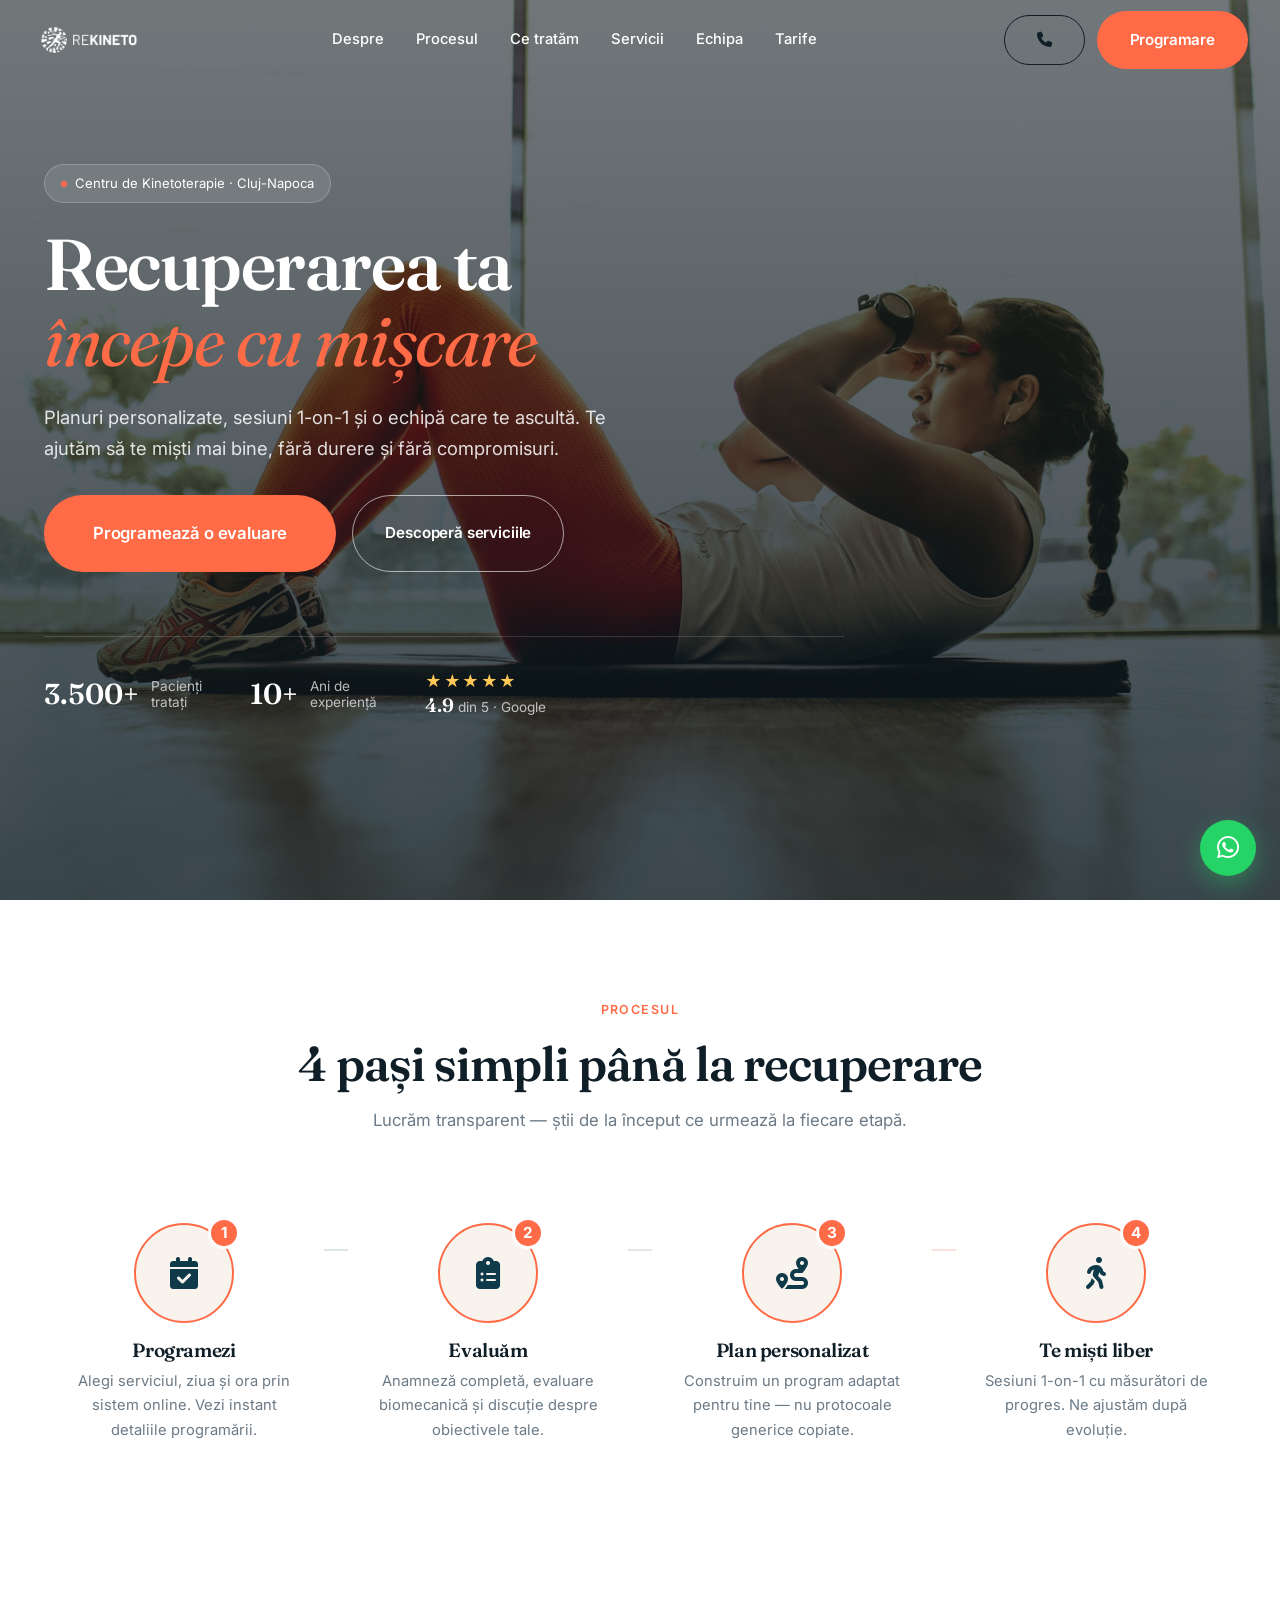
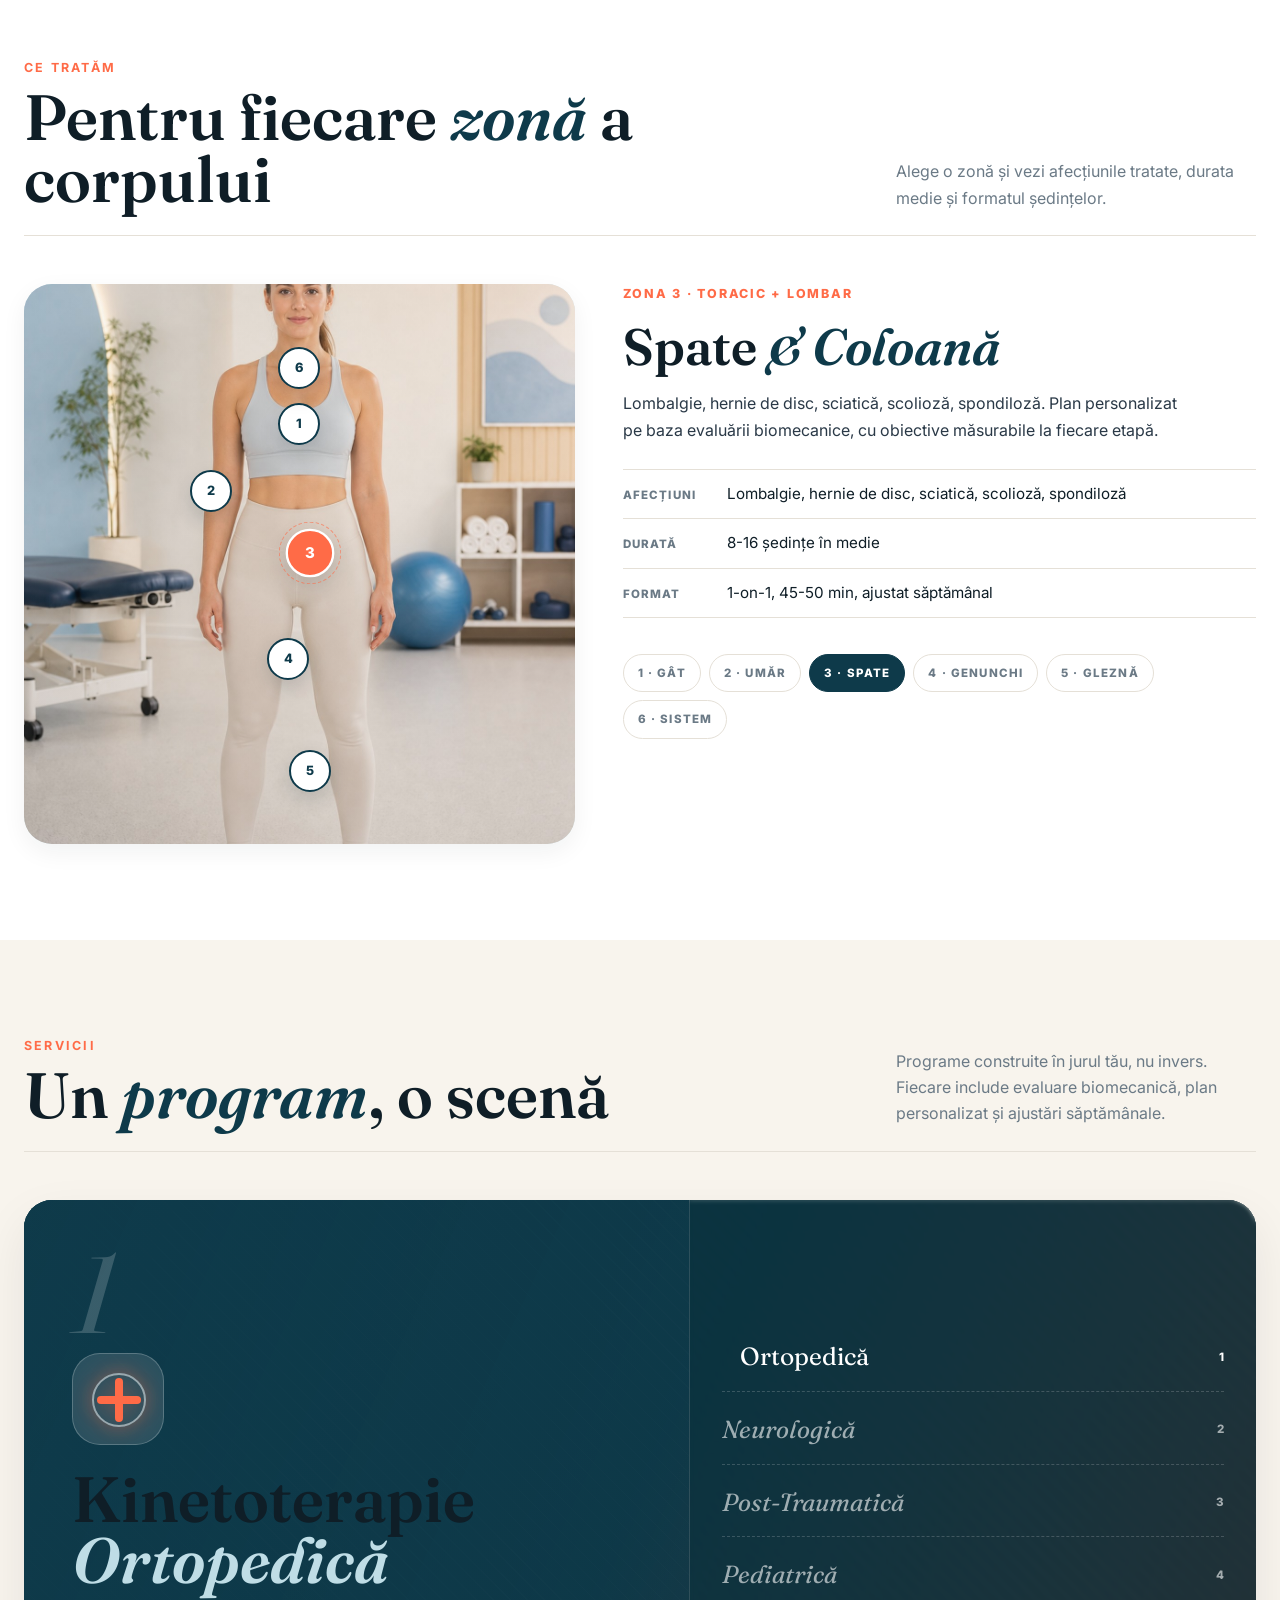
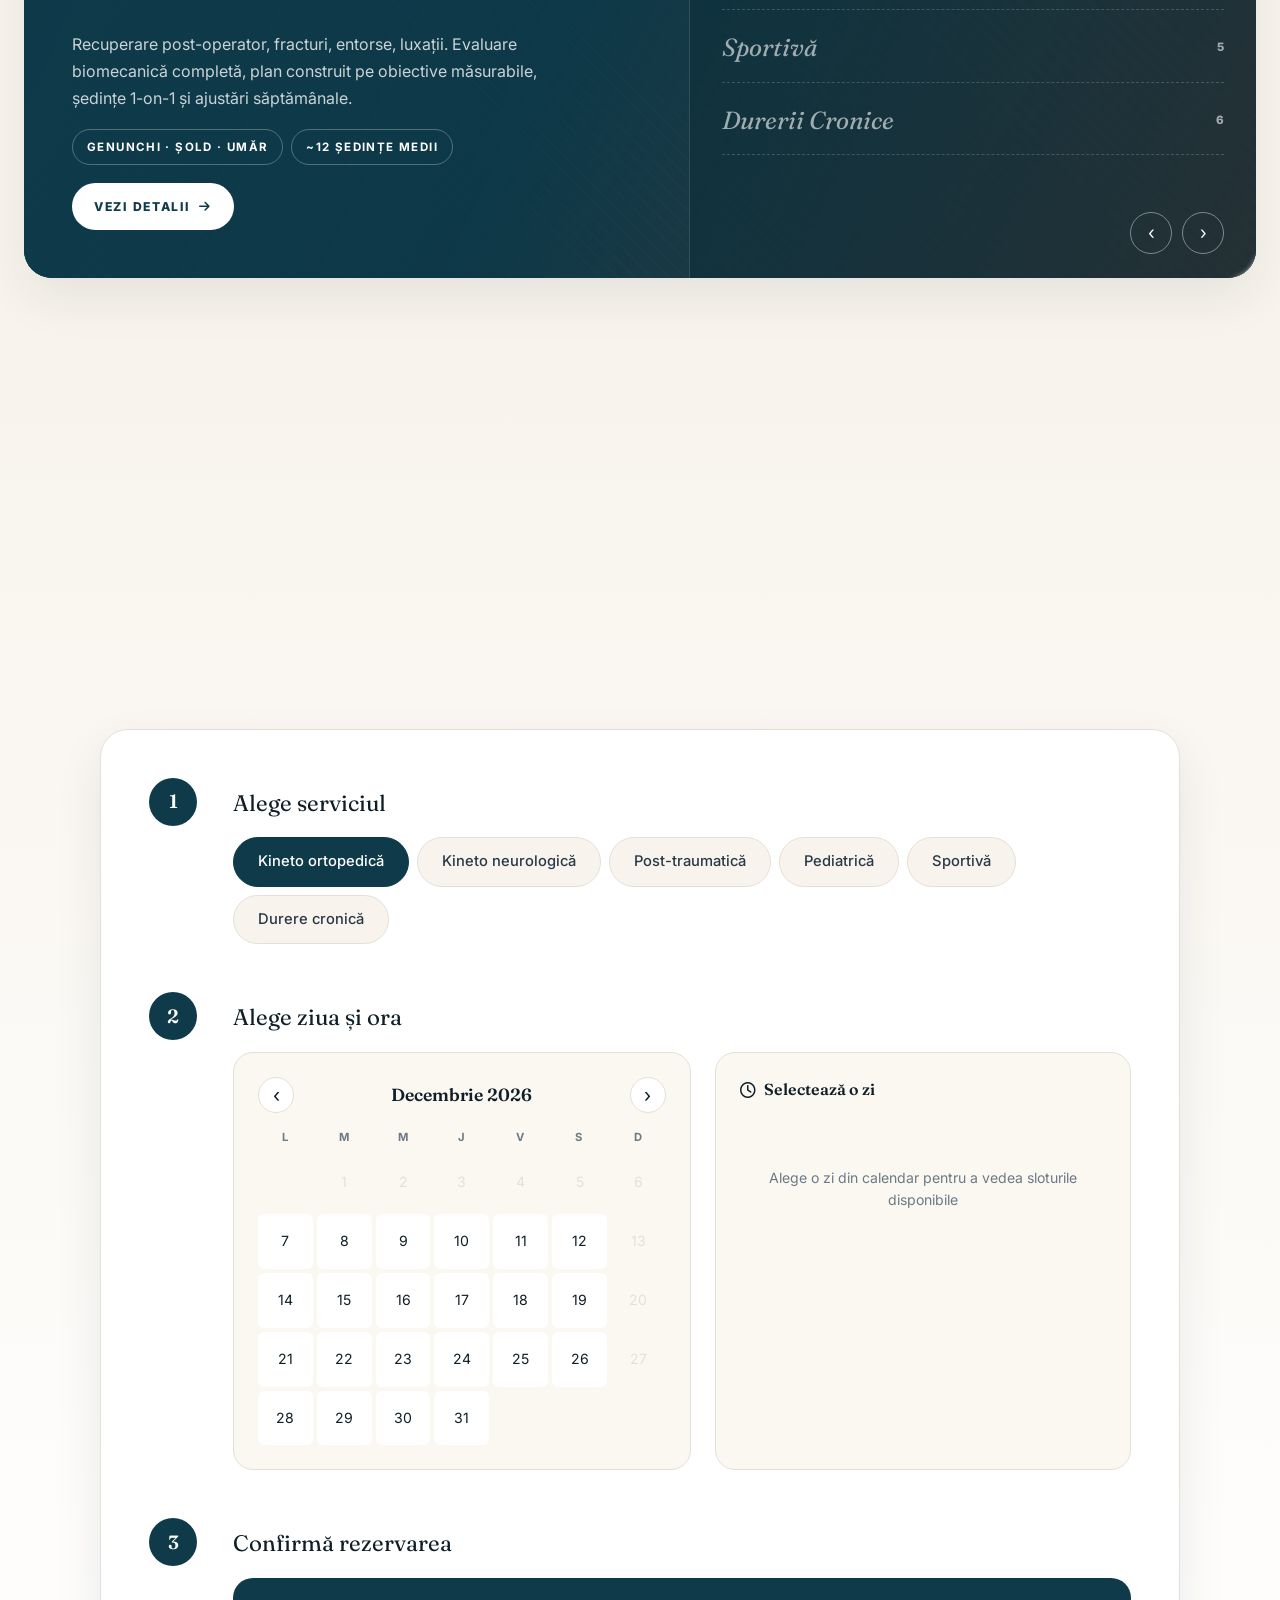
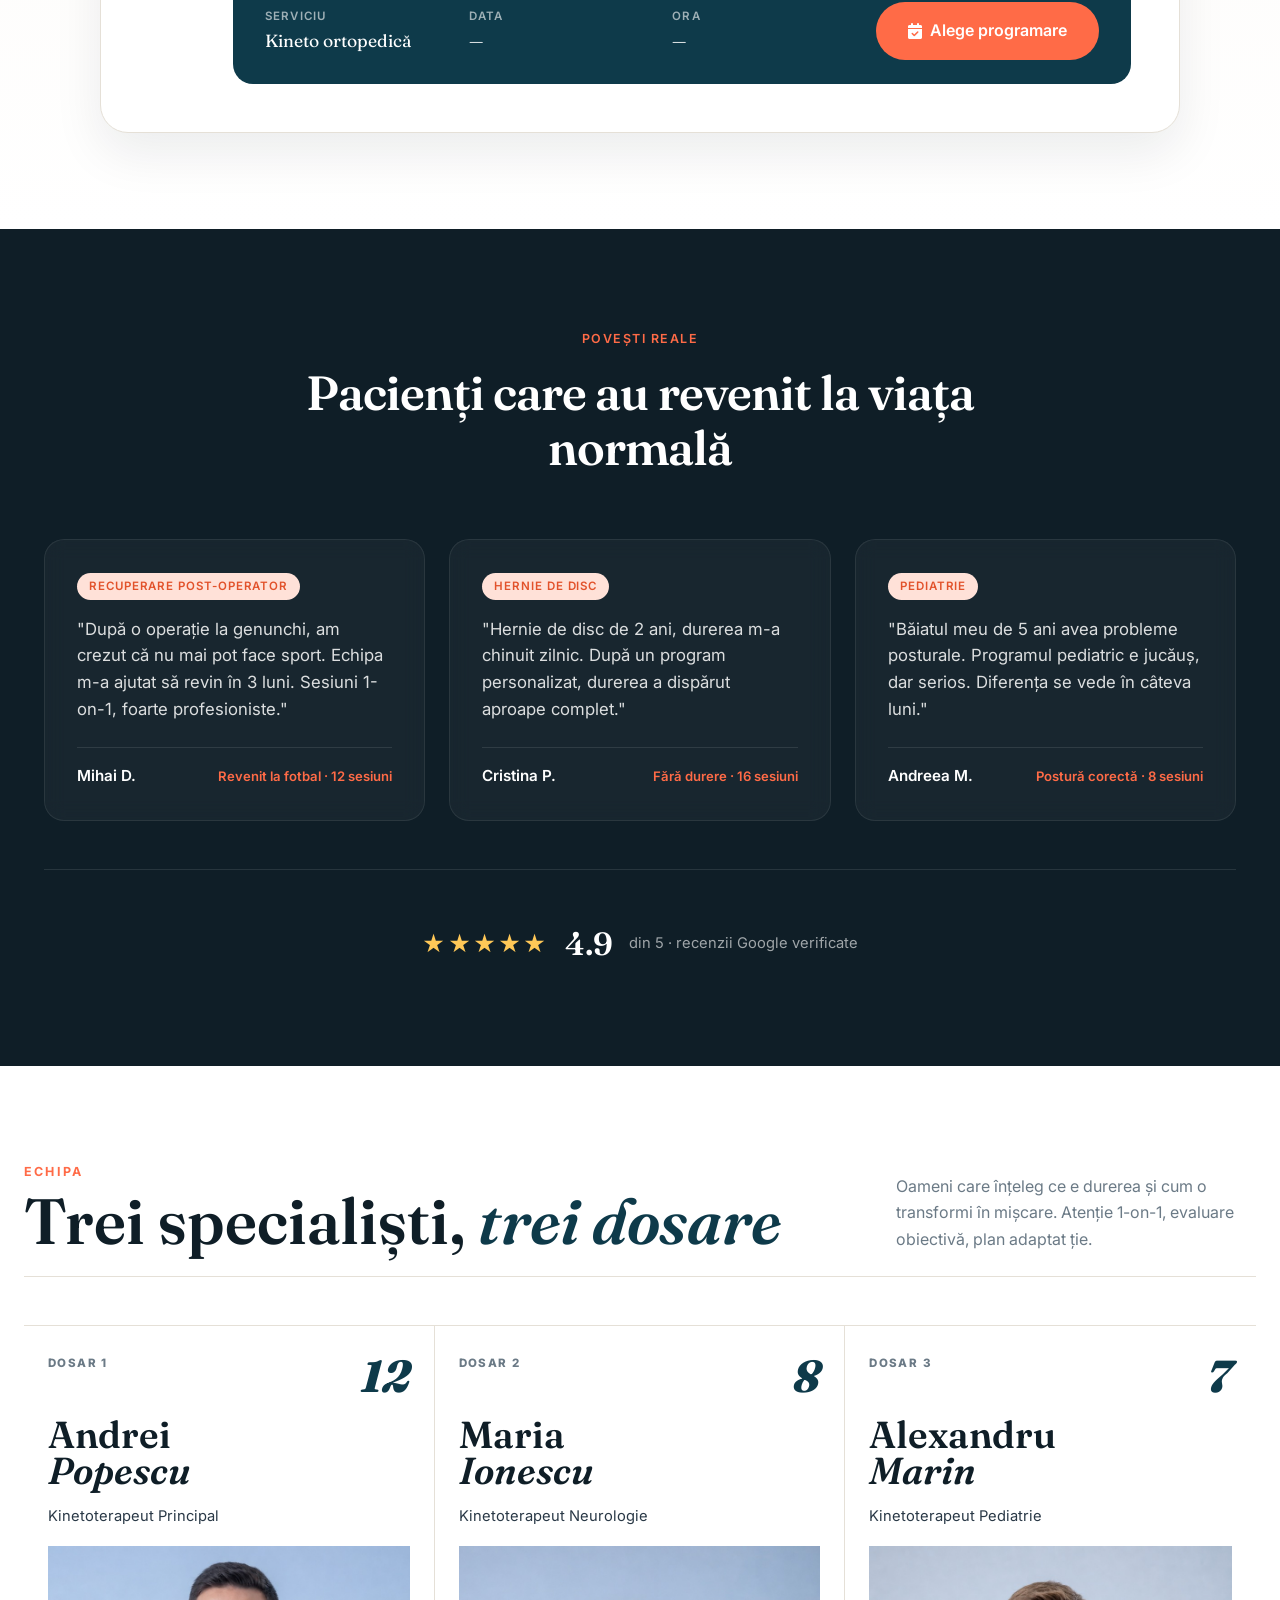
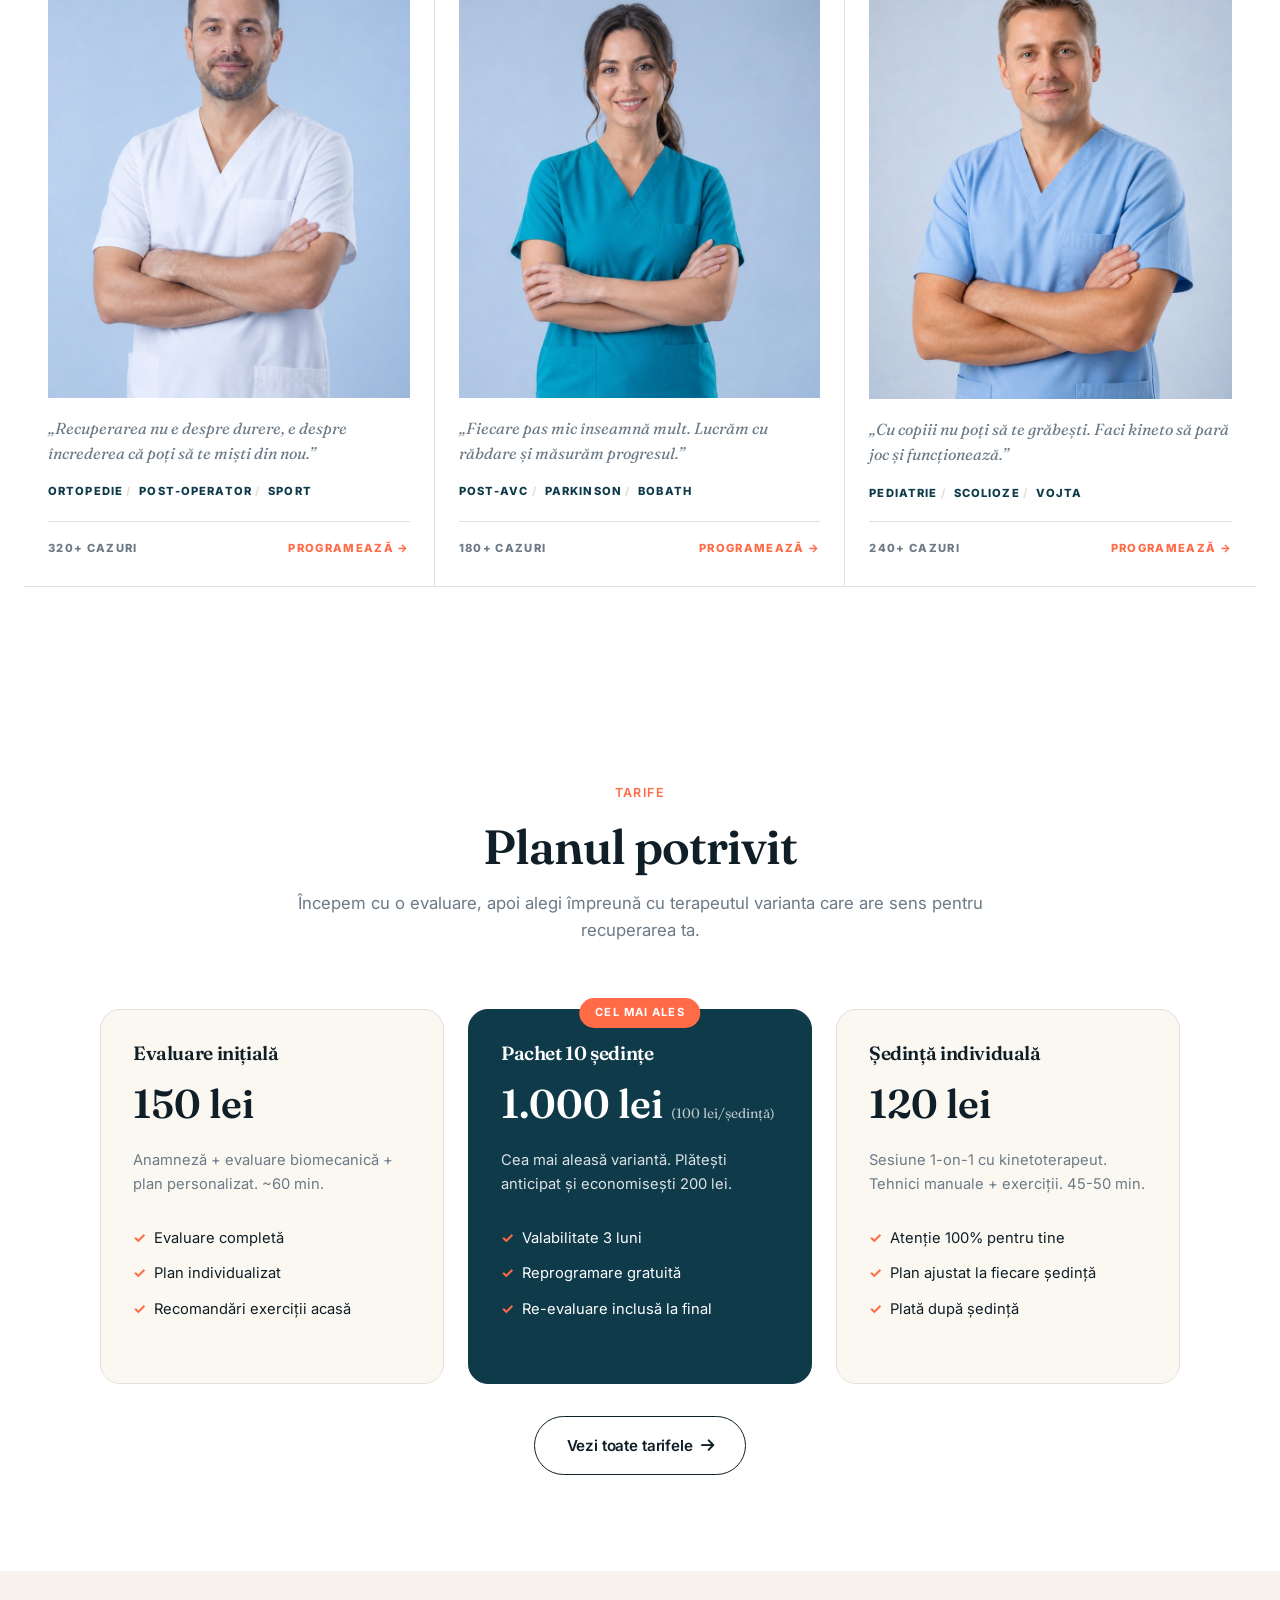
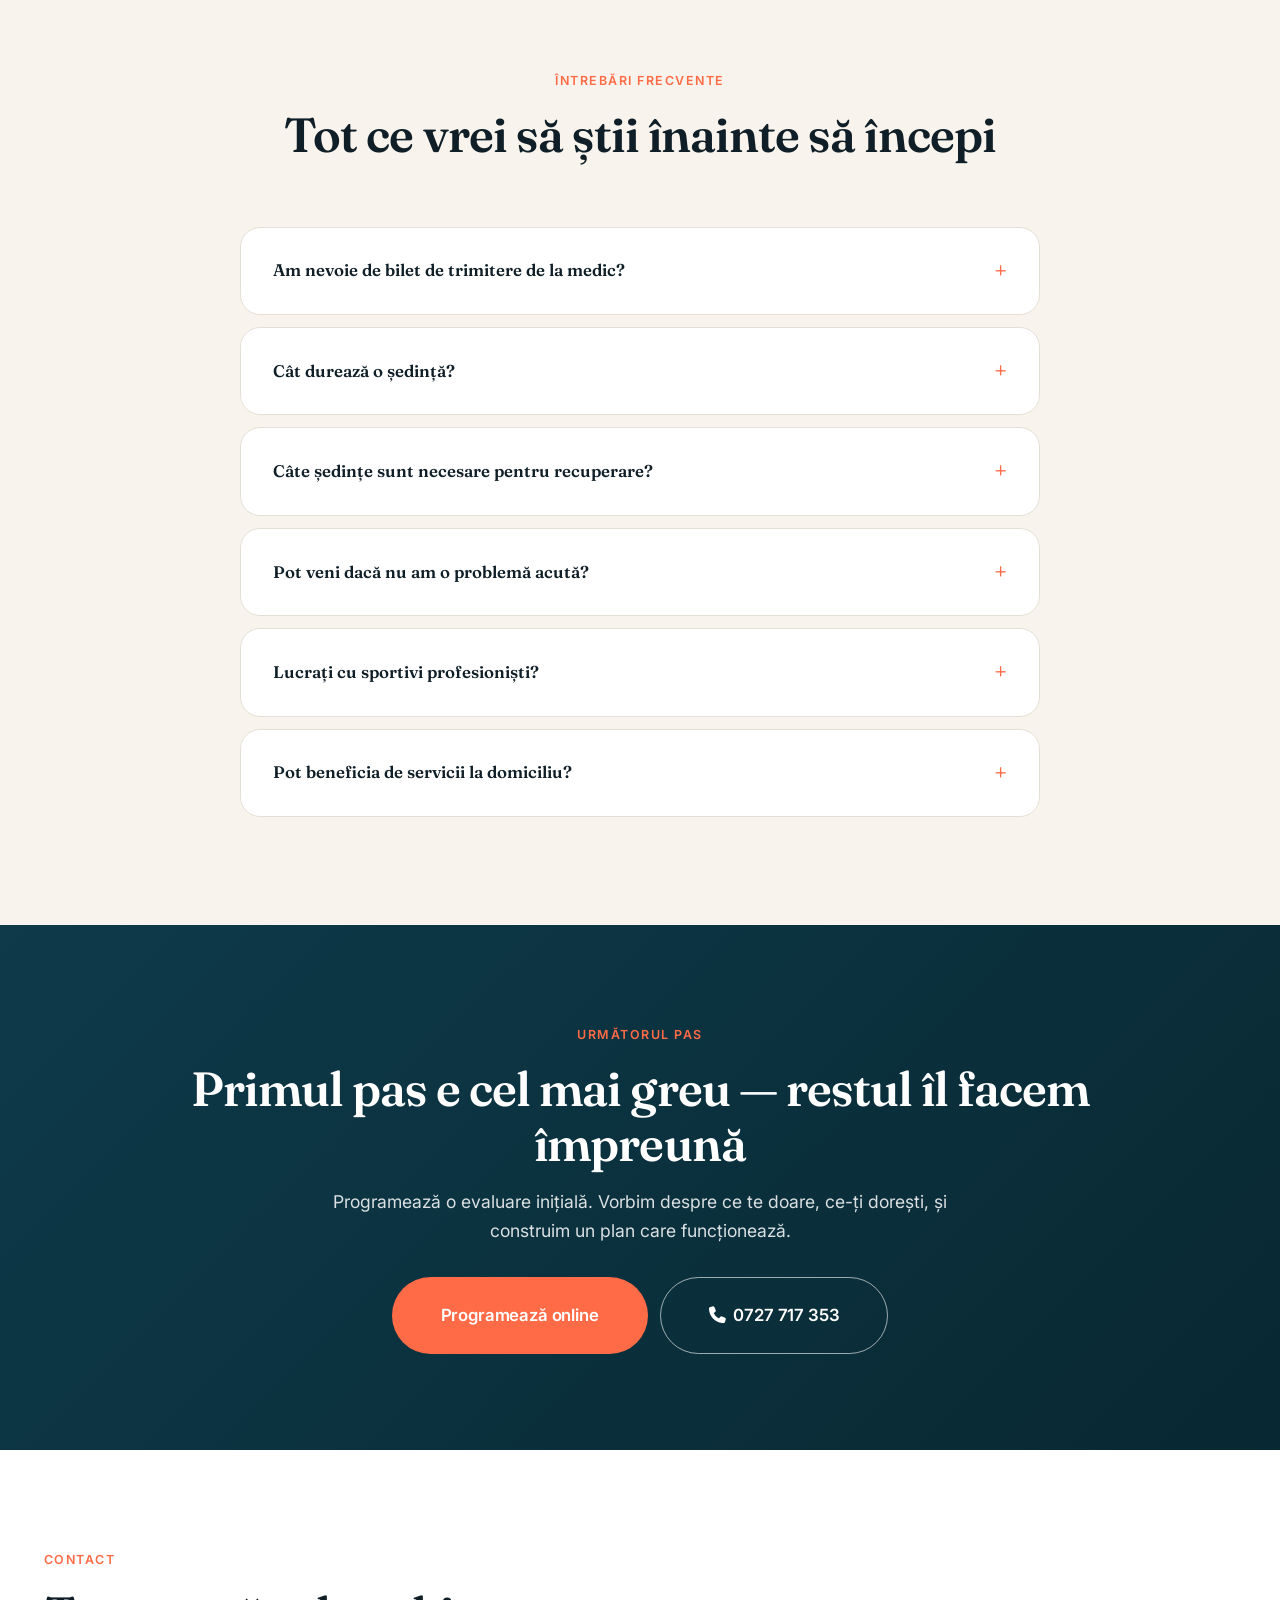
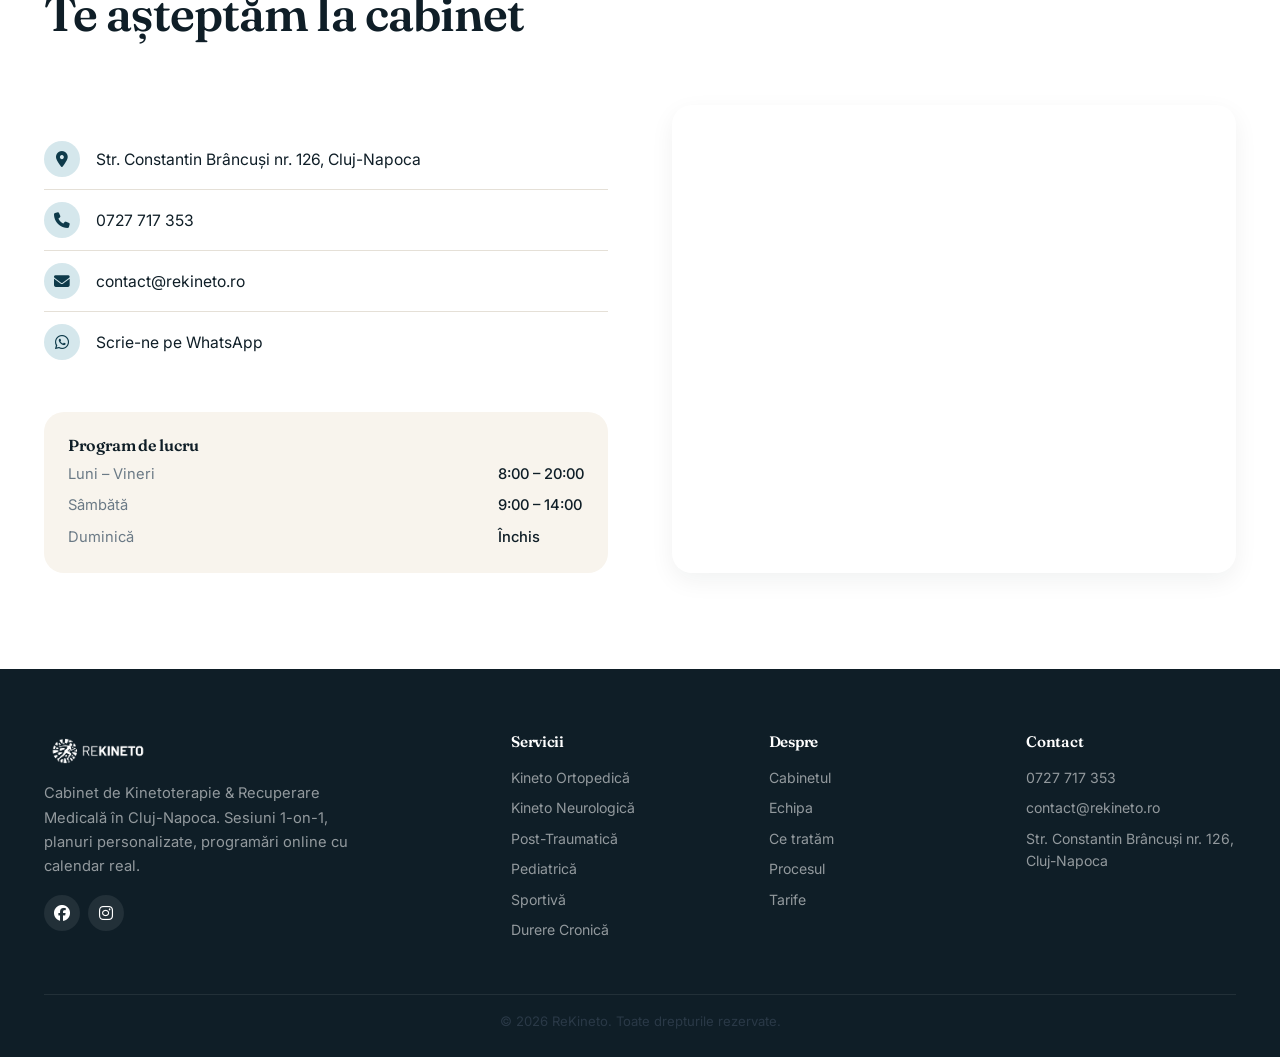
==== commit ef862211: "Align redesigned sections with site identity" ====
--- a/index.html
+++ b/index.html
@@ -36,7 +36,7 @@
 
   <link rel="preconnect" href="https://fonts.googleapis.com">
   <link rel="preconnect" href="https://fonts.gstatic.com" crossorigin>
-  <link href="https://fonts.googleapis.com/css2?family=Fraunces:opsz,wght@9..144,400;9..144,500;9..144,600;9..144,700&family=Instrument+Serif:ital@0;1&family=Inter:wght@400;500;600;700&family=JetBrains+Mono:wght@400;500&family=Plus+Jakarta+Sans:wght@300;400;500;600;700&display=swap" rel="stylesheet">
+  <link href="https://fonts.googleapis.com/css2?family=Fraunces:opsz,wght@9..144,400;9..144,500;9..144,600;9..144,700&family=Inter:wght@400;500;600;700&display=swap" rel="stylesheet">
   <link rel="stylesheet" href="https://cdnjs.cloudflare.com/ajax/libs/font-awesome/6.4.0/css/all.min.css">
   <link rel="stylesheet" href="style.css?v=3.0.0">
   <link rel="stylesheet" href="rekineto-sections.css?v=1.0.0">
@@ -146,27 +146,16 @@
       </div>
       <div class="c1-wrap reveal" data-treat-section>
         <div class="c1-figure">
-          <svg viewBox="0 0 100 200" fill="none" stroke="currentColor" stroke-width="1.2" class="body" aria-hidden="true">
-            <circle cx="50" cy="14" r="9"></circle>
-            <path d="M46 23 L46 28 M54 23 L54 28"></path>
-            <path d="M30 30 Q35 28 50 28 Q65 28 70 30 L72 70 Q72 78 65 82 L60 90 L40 90 L35 82 Q28 78 28 70 Z"></path>
-            <path d="M30 32 Q22 45 22 60 Q22 75 26 88"></path>
-            <path d="M70 32 Q78 45 78 60 Q78 75 74 88"></path>
-            <path d="M40 90 L36 110 M60 90 L64 110"></path>
-            <path d="M36 110 L34 150 L33 180 L38 180 L40 150"></path>
-            <path d="M64 110 L66 150 L67 180 L62 180 L60 150"></path>
-            <path d="M33 180 L29 184 L38 184"></path>
-            <path d="M67 180 L71 184 L62 184"></path>
-          </svg>
-          <button type="button" class="hot" style="top:18%;left:50%" data-zone="0">01</button>
-          <button type="button" class="hot" style="top:30%;left:32%" data-zone="1">02</button>
-          <button type="button" class="hot is-active" style="top:42%;left:50%" data-zone="2">03</button>
-          <button type="button" class="hot" style="top:64%;left:50%" data-zone="3">04</button>
-          <button type="button" class="hot" style="top:88%;left:50%" data-zone="4">05</button>
-          <button type="button" class="hot" style="top:8%;left:50%" data-zone="5">06</button>
+          <img class="c1-photo" src="img/treat-patient-map.jpg" alt="Pacient în studio de kinetoterapie">
+          <button type="button" class="hot" style="top:25%;left:50%" data-zone="0">1</button>
+          <button type="button" class="hot" style="top:37%;left:34%" data-zone="1">2</button>
+          <button type="button" class="hot is-active" style="top:48%;left:52%" data-zone="2">3</button>
+          <button type="button" class="hot" style="top:67%;left:48%" data-zone="3">4</button>
+          <button type="button" class="hot" style="top:87%;left:52%" data-zone="4">5</button>
+          <button type="button" class="hot" style="top:15%;left:50%" data-zone="5">6</button>
         </div>
         <div class="c1-side">
-          <div class="index" data-zone-index>Zona 03 · Toracic + Lombar</div>
+          <div class="index" data-zone-index>Zona 3 · Toracic + Lombar</div>
           <h3><span data-zone-name>Spate</span> <em data-zone-italic>&amp; Coloană</em></h3>
           <div class="lede" data-zone-lede>Lombalgie, hernie de disc, sciatică, scolioză, spondiloză. Plan personalizat pe baza evaluării biomecanice, cu obiective măsurabile la fiecare etapă.</div>
           <div class="cond">
@@ -175,12 +164,12 @@
             <div><span class="lbl">Format</span><span>1-on-1, 45-50 min, ajustat săptămânal</span></div>
           </div>
           <div class="mini-nav">
-            <button type="button" data-zone="0">01 · Gât</button>
-            <button type="button" data-zone="1">02 · Umăr</button>
-            <button type="button" class="is-active" data-zone="2">03 · Spate</button>
-            <button type="button" data-zone="3">04 · Genunchi</button>
-            <button type="button" data-zone="4">05 · Gleznă</button>
-            <button type="button" data-zone="5">06 · Sistem</button>
+            <button type="button" data-zone="0">1 · Gât</button>
+            <button type="button" data-zone="1">2 · Umăr</button>
+            <button type="button" class="is-active" data-zone="2">3 · Spate</button>
+            <button type="button" data-zone="3">4 · Genunchi</button>
+            <button type="button" data-zone="4">5 · Gleznă</button>
+            <button type="button" data-zone="5">6 · Sistem</button>
           </div>
         </div>
       </div>
@@ -202,7 +191,8 @@
         <div class="s3-content">
           <div class="s3-left">
             <div>
-              <div class="s3-num" data-service-num>01</div>
+              <div class="s3-num" data-service-num>1</div>
+              <div class="s3-icon service-icon-ortho" data-service-icon aria-hidden="true"><span></span><span></span><span></span></div>
               <h3><span data-service-name>Kinetoterapie</span><br><em data-service-italic>Ortopedică</em></h3>
             </div>
             <div>
@@ -215,17 +205,17 @@
             </div>
           </div>
           <div class="s3-right">
-            <button type="button" class="s3-tab is-active" data-service="0"><span class="t">Ortopedică</span><span class="n">01</span></button>
-            <button type="button" class="s3-tab" data-service="1"><span class="t">Neurologică</span><span class="n">02</span></button>
-            <button type="button" class="s3-tab" data-service="2"><span class="t">Post-Traumatică</span><span class="n">03</span></button>
-            <button type="button" class="s3-tab" data-service="3"><span class="t">Pediatrică</span><span class="n">04</span></button>
-            <button type="button" class="s3-tab" data-service="4"><span class="t">Sportivă</span><span class="n">05</span></button>
-            <button type="button" class="s3-tab" data-service="5"><span class="t">Durerii Cronice</span><span class="n">06</span></button>
+            <button type="button" class="s3-tab is-active" data-service="0"><span class="t">Ortopedică</span><span class="n">1</span></button>
+            <button type="button" class="s3-tab" data-service="1"><span class="t">Neurologică</span><span class="n">2</span></button>
+            <button type="button" class="s3-tab" data-service="2"><span class="t">Post-Traumatică</span><span class="n">3</span></button>
+            <button type="button" class="s3-tab" data-service="3"><span class="t">Pediatrică</span><span class="n">4</span></button>
+            <button type="button" class="s3-tab" data-service="4"><span class="t">Sportivă</span><span class="n">5</span></button>
+            <button type="button" class="s3-tab" data-service="5"><span class="t">Durerii Cronice</span><span class="n">6</span></button>
           </div>
         </div>
         <div class="s3-mobile-pager">
           <button type="button" data-service-prev>← Anterior</button>
-          <span data-service-pager>01 / 06</span>
+          <span data-service-pager>1 / 6</span>
           <button type="button" data-service-next>Următorul →</button>
         </div>
         <div class="s3-nav">
@@ -374,7 +364,7 @@
       </div>
       <div class="t2-grid reveal">
         <article class="t2-cell">
-          <div class="top"><span>Dosar 01</span><span class="num">12</span></div>
+          <div class="top"><span>Dosar 1</span><span class="num">12</span></div>
           <h3>Andrei<span class="last">Popescu</span></h3>
           <div class="role">Kinetoterapeut Principal</div>
           <div class="photo"><img src="img/team-1.jpg" alt="Andrei Popescu"></div>
@@ -383,7 +373,7 @@
           <div class="t2-foot"><span>320+ cazuri</span><a href="#programare">Programează →</a></div>
         </article>
         <article class="t2-cell">
-          <div class="top"><span>Dosar 02</span><span class="num">8</span></div>
+          <div class="top"><span>Dosar 2</span><span class="num">8</span></div>
           <h3>Maria<span class="last">Ionescu</span></h3>
           <div class="role">Kinetoterapeut Neurologie</div>
           <div class="photo"><img src="img/team-2.jpg" alt="Maria Ionescu"></div>
@@ -392,7 +382,7 @@
           <div class="t2-foot"><span>180+ cazuri</span><a href="#programare">Programează →</a></div>
         </article>
         <article class="t2-cell">
-          <div class="top"><span>Dosar 03</span><span class="num">7</span></div>
+          <div class="top"><span>Dosar 3</span><span class="num">7</span></div>
           <h3>Alexandru<span class="last">Marin</span></h3>
           <div class="role">Kinetoterapeut Pediatrie</div>
           <div class="photo"><img src="img/team-3.jpg" alt="Alexandru Marin"></div>
--- a/rekineto-sections.css
+++ b/rekineto-sections.css
@@ -1,65 +1,86 @@
-/* ReKineto showcase sections: Ce tratam, Servicii, Echipa */
-.rk-section{--rk-cream:#F5F1EA;--rk-paper:#FBF8F2;--rk-ink:#14181A;--rk-ink-2:#2A2F2E;--rk-muted:#6A6C66;--rk-line:#D9D2C2;--rk-sage:#5D7A5A;--rk-sage-deep:#3F5A3C;font-family:'Plus Jakarta Sans',var(--font-body);color:var(--rk-ink);padding:96px 24px;background:var(--rk-paper)}
-.rk-section.cream{background:var(--rk-cream)}
-.rk-inner{max-width:1280px;margin:0 auto}
-.rk-eyebrow{font-family:'JetBrains Mono',ui-monospace,monospace;font-size:11px;letter-spacing:.16em;text-transform:uppercase;color:var(--rk-muted)}
-.rk-head{display:flex;align-items:end;justify-content:space-between;gap:24px;margin-bottom:40px;border-bottom:1px solid var(--rk-line);padding-bottom:24px;flex-wrap:wrap}
-.rk-head h2{font-family:'Instrument Serif',Georgia,serif;font-weight:400;font-size:clamp(36px,5vw,64px);line-height:.95;margin:8px 0 0;letter-spacing:0;max-width:720px}
-.rk-head h2 em{font-style:italic;color:var(--rk-sage)}
-.rk-head-right{color:var(--rk-muted);max-width:330px;font-size:13.5px;line-height:1.55}
-.s3{position:relative;border-radius:24px;overflow:hidden;background:#0E1311;min-height:560px}
-.s3-bg{position:absolute;inset:0;background:linear-gradient(115deg,rgba(14,19,17,.86) 0%,rgba(14,19,17,.45) 55%,rgba(14,19,17,.1) 100%),repeating-linear-gradient(45deg,rgba(255,255,255,.04) 0 1px,transparent 1px 12px),linear-gradient(135deg,var(--rk-sage),var(--rk-sage-deep))}
-.s3-content{position:relative;display:grid;grid-template-columns:1.2fr 1fr;color:#F0EDE6;min-height:560px}
-.s3-left{padding:48px;display:flex;flex-direction:column;justify-content:space-between;gap:24px}
-.s3-num{font-family:'Instrument Serif',Georgia,serif;font-size:140px;line-height:.8;font-style:italic;color:rgba(240,237,230,.25)}
-.s3-left h3{font-family:'Instrument Serif',Georgia,serif;font-size:clamp(40px,5vw,64px);line-height:.95;letter-spacing:0;margin:0;font-weight:400}
-.s3-left h3 em{font-style:italic}
-.s3-left p{font-size:14.5px;line-height:1.6;color:rgba(240,237,230,.78);max-width:460px;margin:18px 0}
+/* ReKineto showcase sections: keeps the site palette and typography. */
+.rk-section{font-family:var(--font-body);color:var(--ink);padding:var(--space-9) 24px;background:var(--paper)}
+.rk-section.cream{background:var(--cream)}
+.rk-inner{max-width:var(--container);margin:0 auto}
+.rk-eyebrow{font-size:.78rem;font-weight:700;letter-spacing:.18em;text-transform:uppercase;color:var(--accent)}
+.rk-head{display:flex;align-items:end;justify-content:space-between;gap:var(--space-6);margin-bottom:var(--space-7);border-bottom:1px solid var(--line);padding-bottom:var(--space-5);flex-wrap:wrap}
+.rk-head h2{font-family:var(--font-display);font-weight:600;font-size:clamp(2.4rem,5vw,4.5rem);line-height:.98;margin:8px 0 0;letter-spacing:0;max-width:760px;color:var(--ink)}
+.rk-head h2 em{font-style:italic;color:var(--primary)}
+.rk-head-right{color:var(--muted);max-width:360px;font-size:1rem;line-height:1.65}
+.s3{position:relative;border-radius:var(--r-xl);overflow:hidden;background:var(--primary);min-height:560px;box-shadow:var(--sh-lg)}
+.s3-bg{position:absolute;inset:0;background:linear-gradient(115deg,rgba(14,58,74,.96) 0%,rgba(14,58,74,.82) 48%,rgba(255,107,71,.18) 100%),repeating-linear-gradient(45deg,rgba(255,255,255,.045) 0 1px,transparent 1px 12px),linear-gradient(135deg,var(--primary),var(--primary-dark))}
+.s3-content{position:relative;display:grid;grid-template-columns:1.08fr .92fr;color:var(--paper);min-height:560px}
+.s3-left{padding:var(--space-7);display:flex;flex-direction:column;justify-content:space-between;gap:var(--space-5)}
+.s3-num{font-family:var(--font-display);font-size:7rem;line-height:.8;font-style:italic;color:rgba(255,255,255,.18)}
+.s3-icon{width:92px;height:92px;border-radius:28px;background:rgba(255,255,255,.12);border:1px solid rgba(255,255,255,.22);position:relative;margin:var(--space-4) 0 var(--space-5);overflow:hidden}
+.s3-icon span{position:absolute;display:block;background:var(--accent);box-shadow:0 0 24px rgba(255,107,71,.38)}
+.service-icon-ortho span:nth-child(1),.service-icon-neuro span:nth-child(1),.service-icon-trauma span:nth-child(1),.service-icon-pediatric span:nth-child(1),.service-icon-sport span:nth-child(1),.service-icon-pain span:nth-child(1){width:44px;height:8px;border-radius:999px;left:24px;top:42px;animation:rkPulse 1.8s ease-in-out infinite}
+.service-icon-ortho span:nth-child(2){width:8px;height:44px;border-radius:999px;left:42px;top:24px;animation:rkPulse 1.8s ease-in-out infinite .25s}
+.service-icon-ortho span:nth-child(3){width:54px;height:54px;border:2px solid rgba(255,255,255,.5);background:transparent;border-radius:50%;left:19px;top:19px;animation:rkSpin 7s linear infinite}
+.service-icon-neuro span:nth-child(2){width:52px;height:32px;border:2px solid var(--accent);background:transparent;border-radius:50%;left:20px;top:30px;animation:rkFloat 2s ease-in-out infinite}
+.service-icon-neuro span:nth-child(3){width:10px;height:10px;border-radius:50%;left:41px;top:41px;background:var(--paper);animation:rkPulse 1.4s ease-in-out infinite}
+.service-icon-trauma span:nth-child(2){width:58px;height:2px;left:17px;top:45px;transform:rotate(-28deg);animation:rkFloat 2.1s ease-in-out infinite}
+.service-icon-trauma span:nth-child(3){width:58px;height:2px;left:17px;top:45px;transform:rotate(28deg);animation:rkFloat 2.1s ease-in-out infinite .2s}
+.service-icon-pediatric span:nth-child(2){width:26px;height:26px;border-radius:50%;left:33px;top:20px;animation:rkBounce 1.7s ease-in-out infinite}
+.service-icon-pediatric span:nth-child(3){width:42px;height:30px;border-radius:24px 24px 8px 8px;left:25px;top:50px;background:rgba(255,255,255,.75);animation:rkPulse 2s ease-in-out infinite}
+.service-icon-sport span:nth-child(2){width:58px;height:2px;left:17px;top:58px;transform:rotate(-18deg);animation:rkRun 1.2s ease-in-out infinite}
+.service-icon-sport span:nth-child(3){width:18px;height:18px;border-radius:50%;left:50px;top:22px;background:var(--paper);animation:rkRun 1.2s ease-in-out infinite .15s}
+.service-icon-pain span:nth-child(2){width:22px;height:54px;left:35px;top:19px;clip-path:polygon(55% 0,100% 0,68% 42%,100% 42%,35% 100%,48% 55%,12% 55%);animation:rkPulse 1.2s ease-in-out infinite}
+.service-icon-pain span:nth-child(3){width:62px;height:62px;border:2px solid rgba(255,255,255,.45);background:transparent;border-radius:50%;left:15px;top:15px;animation:rkSpin 8s linear infinite reverse}
+@keyframes rkPulse{0%,100%{opacity:.65;transform:scale(1)}50%{opacity:1;transform:scale(1.12)}}
+@keyframes rkFloat{0%,100%{transform:translateY(0)}50%{transform:translateY(-6px)}}
+@keyframes rkBounce{0%,100%{transform:translateY(0)}50%{transform:translateY(-10px)}}
+@keyframes rkRun{0%,100%{transform:translateX(-4px) rotate(-18deg)}50%{transform:translateX(6px) rotate(-18deg)}}
+@keyframes rkSpin{to{transform:rotate(360deg)}}
+.s3-left h3{font-family:var(--font-display);font-size:clamp(2.5rem,5vw,4.5rem);line-height:.95;letter-spacing:0;margin:0;font-weight:600}
+.s3-left h3 em{font-style:italic;color:#BFDDE6}
+.s3-left p{font-size:1rem;line-height:1.7;color:rgba(255,255,255,.78);max-width:500px;margin:var(--space-4) 0}
 .s3-pills{display:flex;gap:8px;flex-wrap:wrap}
-.s3-pills span{padding:8px 14px;border:1px solid rgba(240,237,230,.3);border-radius:100px;font-family:'JetBrains Mono',ui-monospace,monospace;font-size:10px;letter-spacing:.12em;text-transform:uppercase}
-.s3-cta{display:inline-flex;align-items:center;gap:10px;padding:14px 22px;background:var(--rk-cream);color:var(--rk-ink);border-radius:100px;font-family:'JetBrains Mono',ui-monospace,monospace;font-size:11px;letter-spacing:.14em;text-transform:uppercase;align-self:flex-start;margin-top:18px}
-.s3-right{padding:48px 32px;border-left:1px solid rgba(240,237,230,.15);display:flex;flex-direction:column;justify-content:center;gap:4px;background:rgba(14,19,17,.4);backdrop-filter:blur(2px)}
-.s3-tab{padding:14px 0;border-bottom:1px dashed rgba(240,237,230,.18);display:flex;justify-content:space-between;align-items:center;color:rgba(240,237,230,.6);transition:all var(--t-base);width:100%;text-align:left}
-.s3-tab .t{font-family:'Instrument Serif',Georgia,serif;font-size:22px;font-style:italic}
-.s3-tab .n{font-family:'JetBrains Mono',ui-monospace,monospace;font-size:10px}
-.s3-tab.is-active{color:#F0EDE6;padding-left:18px}
+.s3-pills span{padding:8px 14px;border:1px solid rgba(255,255,255,.28);border-radius:var(--r-pill);font-size:.72rem;font-weight:700;letter-spacing:.12em;text-transform:uppercase}
+.s3-cta{display:inline-flex;align-items:center;gap:10px;padding:14px 22px;background:var(--paper);color:var(--primary);border-radius:var(--r-pill);font-size:.76rem;font-weight:800;letter-spacing:.14em;text-transform:uppercase;align-self:flex-start;margin-top:18px}
+.s3-right{padding:48px 32px;border-left:1px solid rgba(255,255,255,.14);display:flex;flex-direction:column;justify-content:center;gap:4px;background:rgba(8,40,50,.35);backdrop-filter:blur(2px)}
+.s3-tab{padding:14px 0;border-bottom:1px dashed rgba(255,255,255,.18);display:flex;justify-content:space-between;align-items:center;color:rgba(255,255,255,.6);transition:all var(--t-base);width:100%;text-align:left}
+.s3-tab .t{font-family:var(--font-display);font-size:1.55rem;font-style:italic}
+.s3-tab .n{font-size:.72rem;font-weight:800}
+.s3-tab.is-active{color:var(--paper);padding-left:18px}
 .s3-tab.is-active .t{font-style:normal}
-.s3-tab:hover{color:#F0EDE6}
+.s3-tab:hover{color:var(--paper)}
 .s3-nav{position:absolute;bottom:24px;right:32px;display:flex;gap:10px;z-index:2}
-.s3-nav button{width:42px;height:42px;border-radius:50%;border:1px solid rgba(240,237,230,.4);color:#F0EDE6;font-size:18px}
+.s3-nav button{width:42px;height:42px;border-radius:50%;border:1px solid rgba(255,255,255,.42);color:var(--paper);font-size:18px}
 .s3-mobile-pager{display:none}
-.t2-grid{display:grid;grid-template-columns:repeat(3,1fr);gap:0;border-top:1px solid var(--rk-ink);border-bottom:1px solid var(--rk-ink)}
-.t2-cell{padding:28px 24px;border-right:1px solid var(--rk-ink);display:flex;flex-direction:column;gap:18px}
+.t2-grid{display:grid;grid-template-columns:repeat(3,1fr);gap:0;border-top:1px solid var(--line);border-bottom:1px solid var(--line);background:var(--paper)}
+.t2-cell{padding:28px 24px;border-right:1px solid var(--line);display:flex;flex-direction:column;gap:18px}
 .t2-cell:last-child{border-right:none}
-.t2-cell .top{display:flex;justify-content:space-between;align-items:flex-start;font-family:'JetBrains Mono',ui-monospace,monospace;font-size:10px;letter-spacing:.12em;text-transform:uppercase;color:var(--rk-muted)}
-.t2-cell .top .num{font-family:'Instrument Serif',Georgia,serif;font-size:42px;font-style:italic;color:var(--rk-ink);letter-spacing:0;line-height:1}
-.t2-cell h3{font-family:'Instrument Serif',Georgia,serif;font-size:38px;line-height:.95;margin:0;letter-spacing:0;font-weight:400}
+.t2-cell .top{display:flex;justify-content:space-between;align-items:flex-start;font-size:.72rem;font-weight:800;letter-spacing:.12em;text-transform:uppercase;color:var(--muted)}
+.t2-cell .top .num{font-family:var(--font-display);font-size:2.8rem;font-style:italic;color:var(--primary);letter-spacing:0;line-height:1}
+.t2-cell h3{font-family:var(--font-display);font-size:2.35rem;line-height:.95;margin:0;letter-spacing:0;font-weight:600;color:var(--ink)}
 .t2-cell h3 .last{font-style:italic;display:block}
-.t2-cell .role{font-size:13px;color:var(--rk-ink-2);line-height:1.45}
-.t2-cell .photo{aspect-ratio:4/5;overflow:hidden;background:linear-gradient(160deg,#D8C9B3,#A88E6F);filter:grayscale(.65) contrast(1.05)}
+.t2-cell .role{font-size:.92rem;color:var(--ink-soft);line-height:1.45}
+.t2-cell .photo{aspect-ratio:4/5;overflow:hidden;background:var(--primary-soft)}
 .t2-cell .photo img{width:100%;height:100%;object-fit:cover;display:block}
-.t2-cell .bio{font-family:'Instrument Serif',Georgia,serif;font-style:italic;font-size:14px;line-height:1.55;color:var(--rk-muted)}
-.t2-cell .tags{display:flex;flex-wrap:wrap;gap:4px 8px;font-family:'JetBrains Mono',ui-monospace,monospace;font-size:10px;letter-spacing:.1em;text-transform:uppercase;color:var(--rk-sage)}
-.t2-cell .tags span:not(:last-child)::after{content:" / ";color:var(--rk-line)}
-.t2-foot{display:flex;justify-content:space-between;align-items:center;padding-top:18px;font-family:'JetBrains Mono',ui-monospace,monospace;font-size:10px;letter-spacing:.12em;text-transform:uppercase;color:var(--rk-muted);border-top:1px solid var(--rk-line);margin-top:auto}
-.t2-foot a{color:var(--rk-sage)}
-.c1-wrap{display:grid;grid-template-columns:1fr 1.2fr;gap:48px;min-height:560px}
-.c1-figure{position:relative;background:linear-gradient(180deg,#EFEAE0,#DDD3BF);border-radius:24px;overflow:hidden;display:flex;align-items:center;justify-content:center;min-height:520px;color:#7A8F77}
-.c1-figure svg.body{width:55%;height:90%;max-height:520px}
-.c1-figure .hot{position:absolute;width:34px;height:34px;border-radius:50%;background:#fff;border:2px solid var(--rk-sage);display:flex;align-items:center;justify-content:center;font-family:'JetBrains Mono',ui-monospace,monospace;font-size:11px;color:var(--rk-sage);box-shadow:0 4px 14px rgba(0,0,0,.12);transform:translate(-50%,-50%);transition:transform var(--t-base),background var(--t-base),color var(--t-base)}
-.c1-figure .hot.is-active{background:var(--rk-sage);color:#fff;transform:translate(-50%,-50%) scale(1.18)}
-.c1-figure .hot.is-active::after{content:"";position:absolute;inset:-8px;border-radius:50%;border:1px dashed var(--rk-sage);opacity:.5;animation:c1pulse 2s infinite}
-@keyframes c1pulse{0%{transform:scale(1);opacity:.5}100%{transform:scale(1.5);opacity:0}}
+.t2-cell .bio{font-family:var(--font-display);font-style:italic;font-size:1rem;line-height:1.55;color:var(--muted)}
+.t2-cell .tags{display:flex;flex-wrap:wrap;gap:4px 8px;font-size:.7rem;font-weight:800;letter-spacing:.1em;text-transform:uppercase;color:var(--primary)}
+.t2-cell .tags span:not(:last-child)::after{content:" / ";color:var(--line)}
+.t2-foot{display:flex;justify-content:space-between;align-items:center;padding-top:18px;font-size:.7rem;font-weight:800;letter-spacing:.12em;text-transform:uppercase;color:var(--muted);border-top:1px solid var(--line);margin-top:auto}
+.t2-foot a{color:var(--accent)}
+.c1-wrap{display:grid;grid-template-columns:1fr 1.15fr;gap:48px;min-height:560px}
+.c1-figure{position:relative;background:var(--primary-soft);border-radius:var(--r-xl);overflow:hidden;display:flex;align-items:center;justify-content:center;min-height:560px;box-shadow:var(--sh-md)}
+.c1-photo{position:absolute;inset:0;width:100%;height:100%;object-fit:cover}
+.c1-figure::after{content:"";position:absolute;inset:0;background:linear-gradient(180deg,rgba(213,231,236,.08),rgba(15,30,39,.08));pointer-events:none}
+.c1-figure .hot{position:absolute;z-index:2;width:42px;height:42px;border-radius:50%;background:var(--paper);border:2px solid var(--primary);display:flex;align-items:center;justify-content:center;font-size:.8rem;font-weight:800;color:var(--primary);box-shadow:0 8px 20px rgba(15,30,39,.16);transform:translate(-50%,-50%);transition:transform var(--t-base),background var(--t-base),color var(--t-base),border-color var(--t-base)}
+.c1-figure .hot.is-active{background:var(--accent);border-color:var(--paper);color:var(--paper);transform:translate(-50%,-50%) scale(1.16)}
+.c1-figure .hot.is-active::after{content:"";position:absolute;inset:-8px;border-radius:50%;border:1px dashed var(--accent);opacity:.55;animation:c1pulse 2s infinite}
+@keyframes c1pulse{0%{transform:scale(1);opacity:.55}100%{transform:scale(1.5);opacity:0}}
 .c1-side{display:flex;flex-direction:column;gap:18px}
-.c1-side .index{font-family:'JetBrains Mono',ui-monospace,monospace;font-size:11px;letter-spacing:.14em;color:var(--rk-muted);text-transform:uppercase}
-.c1-side h3{font-family:'Instrument Serif',Georgia,serif;font-size:clamp(36px,4vw,56px);line-height:.95;letter-spacing:0;margin:0;font-weight:400}
-.c1-side h3 em{font-style:italic;color:var(--rk-sage)}
-.c1-side .lede{font-size:15px;line-height:1.55;color:var(--rk-ink-2);max-width:520px}
+.c1-side .index{font-size:.78rem;font-weight:800;letter-spacing:.14em;color:var(--accent);text-transform:uppercase}
+.c1-side h3{font-family:var(--font-display);font-size:clamp(2.4rem,4vw,3.8rem);line-height:.98;letter-spacing:0;margin:0;font-weight:600;color:var(--ink)}
+.c1-side h3 em{font-style:italic;color:var(--primary)}
+.c1-side .lede{font-size:1rem;line-height:1.65;color:var(--ink-soft);max-width:560px}
 .c1-side .cond{margin-top:8px;display:flex;flex-direction:column}
-.c1-side .cond>div{display:flex;align-items:baseline;gap:14px;padding:12px 0;border-top:1px solid var(--rk-line);font-size:14px}
-.c1-side .cond>div:last-child{border-bottom:1px solid var(--rk-line)}
-.c1-side .cond .lbl{font-family:'JetBrains Mono',ui-monospace,monospace;font-size:10px;color:var(--rk-muted);letter-spacing:.1em;text-transform:uppercase;width:90px;flex-shrink:0}
-.c1-side .mini-nav{display:flex;gap:6px;margin-top:18px;flex-wrap:wrap}
-.c1-side .mini-nav button{padding:8px 14px;border:1px solid var(--rk-line);border-radius:100px;font-family:'JetBrains Mono',ui-monospace,monospace;font-size:10px;letter-spacing:.1em;text-transform:uppercase;color:var(--rk-muted);transition:all var(--t-base)}
-.c1-side .mini-nav button.is-active{background:var(--rk-ink);color:var(--rk-paper);border-color:var(--rk-ink)}
-@media (max-width:880px){.rk-section{padding:72px 20px}.rk-head{align-items:flex-start}.s3-content{grid-template-columns:1fr}.s3-left{padding:28px;min-height:420px}.s3-num{font-size:90px}.s3-right{display:none}.s3-mobile-pager{display:flex;justify-content:space-between;align-items:center;padding:18px 28px;border-top:1px solid rgba(240,237,230,.15);color:rgba(240,237,230,.8);font-family:'JetBrains Mono',ui-monospace,monospace;font-size:11px;letter-spacing:.12em;text-transform:uppercase;position:relative}.s3-mobile-pager button{color:inherit;font:inherit}.s3-nav{display:none}.t2-grid{grid-template-columns:1fr;border:none}.t2-cell{border-right:none;border-top:1px solid var(--rk-ink);padding:24px 0}.t2-cell:last-child{border-bottom:1px solid var(--rk-ink)}.c1-wrap{grid-template-columns:1fr;gap:24px}.c1-figure{min-height:340px}.c1-figure svg.body{width:45%}}
+.c1-side .cond>div{display:flex;align-items:baseline;gap:14px;padding:12px 0;border-top:1px solid var(--line);font-size:.95rem}
+.c1-side .cond>div:last-child{border-bottom:1px solid var(--line)}
+.c1-side .cond .lbl{font-size:.72rem;font-weight:800;color:var(--muted);letter-spacing:.1em;text-transform:uppercase;width:90px;flex-shrink:0}
+.c1-side .mini-nav{display:flex;gap:8px;margin-top:18px;flex-wrap:wrap}
+.c1-side .mini-nav button{padding:9px 14px;border:1px solid var(--line);border-radius:var(--r-pill);font-size:.72rem;font-weight:800;letter-spacing:.1em;text-transform:uppercase;color:var(--muted);transition:all var(--t-base)}
+.c1-side .mini-nav button.is-active{background:var(--primary);color:var(--paper);border-color:var(--primary)}
+@media (max-width:880px){.rk-section{padding:72px 20px}.rk-head{align-items:flex-start}.s3-content{grid-template-columns:1fr}.s3-left{padding:28px;min-height:430px}.s3-num{font-size:5.5rem}.s3-icon{width:78px;height:78px;border-radius:22px}.s3-right{display:none}.s3-mobile-pager{display:flex;justify-content:space-between;align-items:center;padding:18px 28px;border-top:1px solid rgba(255,255,255,.15);color:rgba(255,255,255,.82);font-size:.75rem;font-weight:800;letter-spacing:.12em;text-transform:uppercase;position:relative}.s3-mobile-pager button{color:inherit;font:inherit}.s3-nav{display:none}.t2-grid{grid-template-columns:1fr;border:none}.t2-cell{border-right:none;border-top:1px solid var(--line);padding:24px 0}.t2-cell:last-child{border-bottom:1px solid var(--line)}.c1-wrap{grid-template-columns:1fr;gap:24px}.c1-figure{min-height:520px}.c1-side .cond>div{display:block}.c1-side .cond .lbl{display:block;width:auto;margin-bottom:4px}}
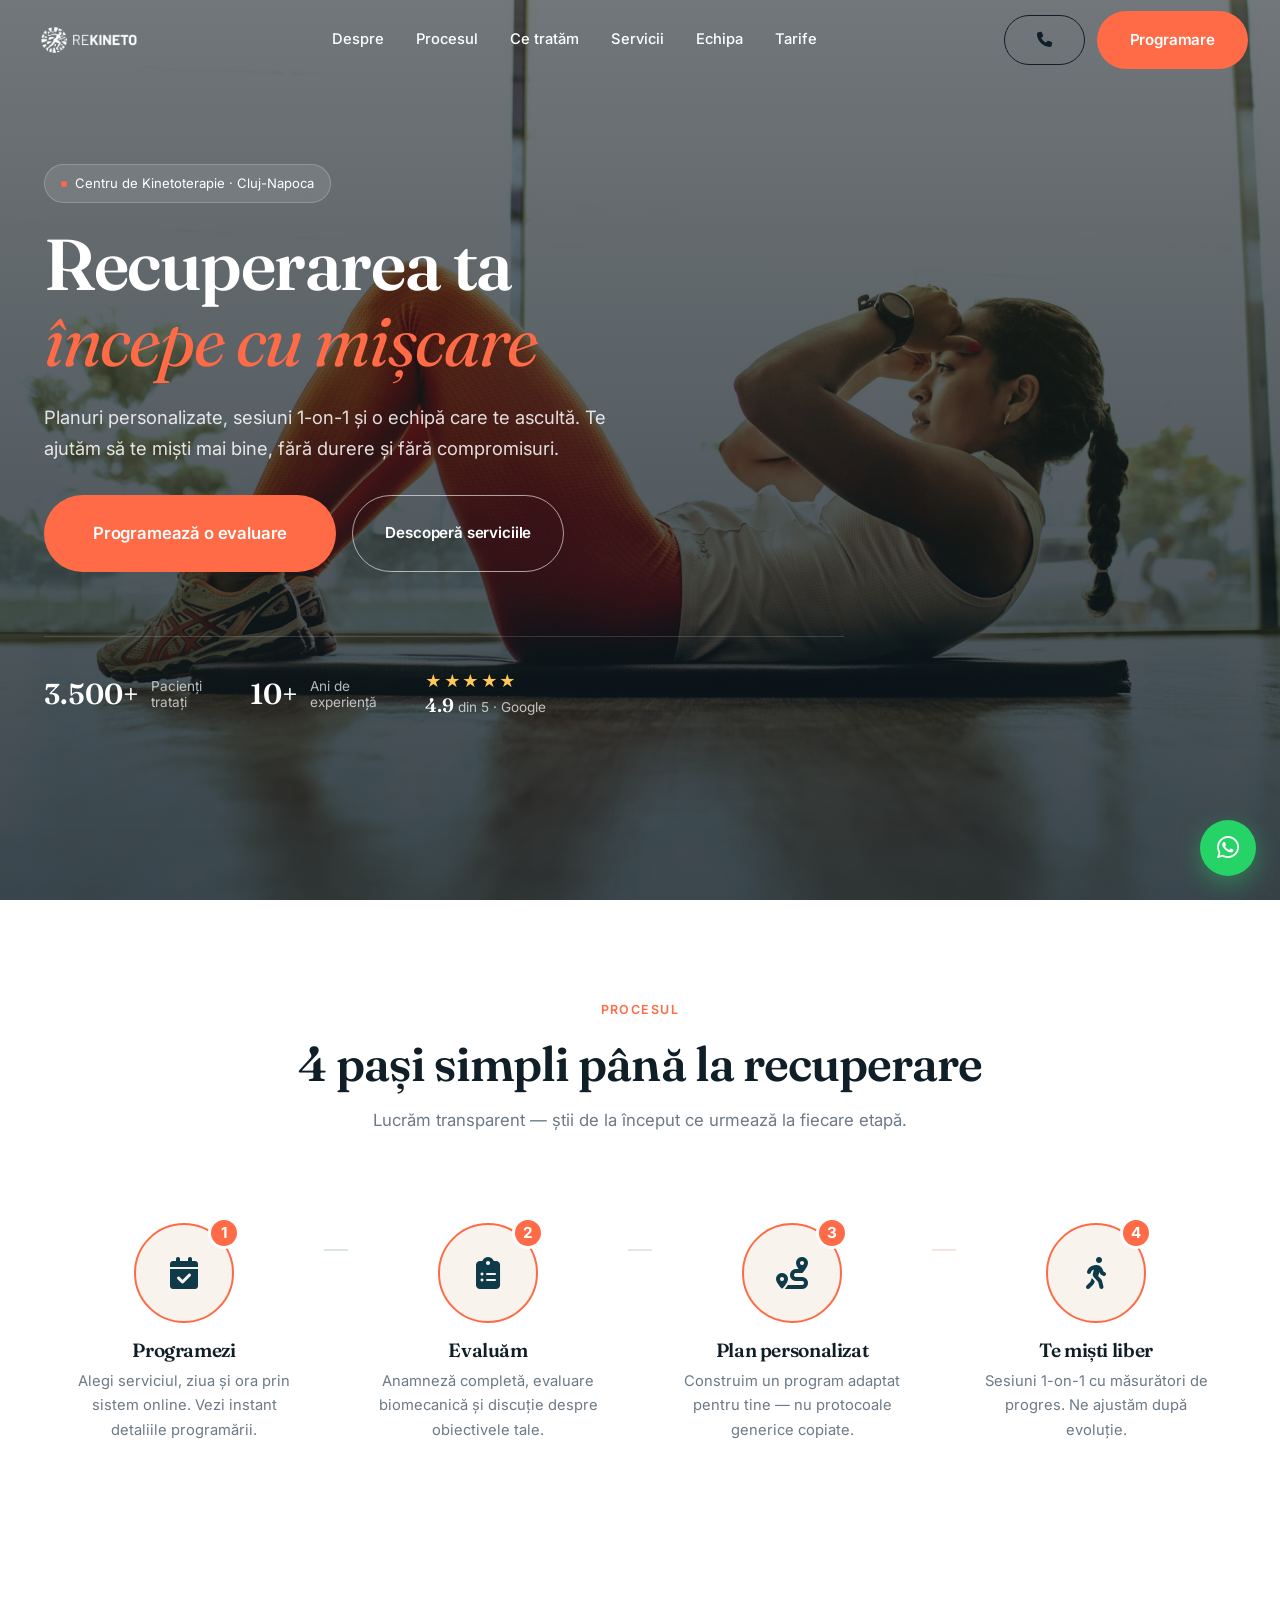
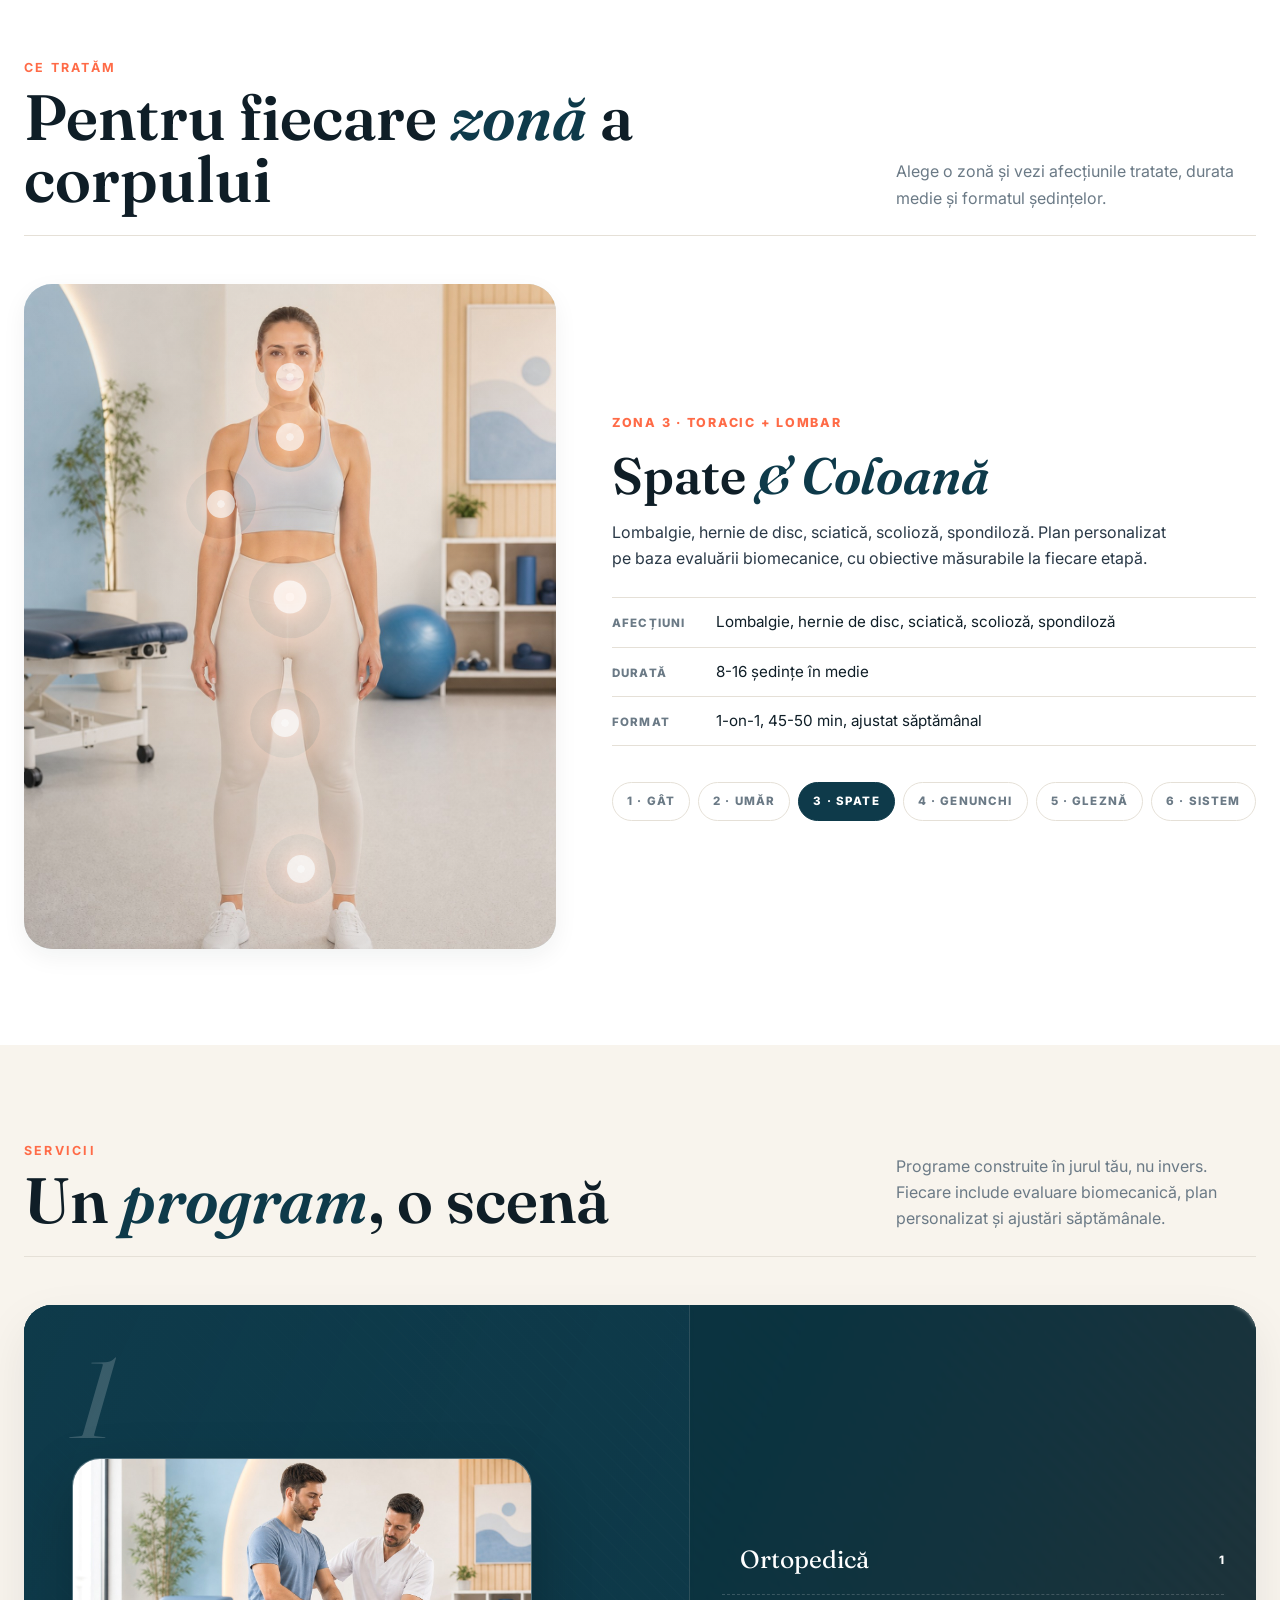
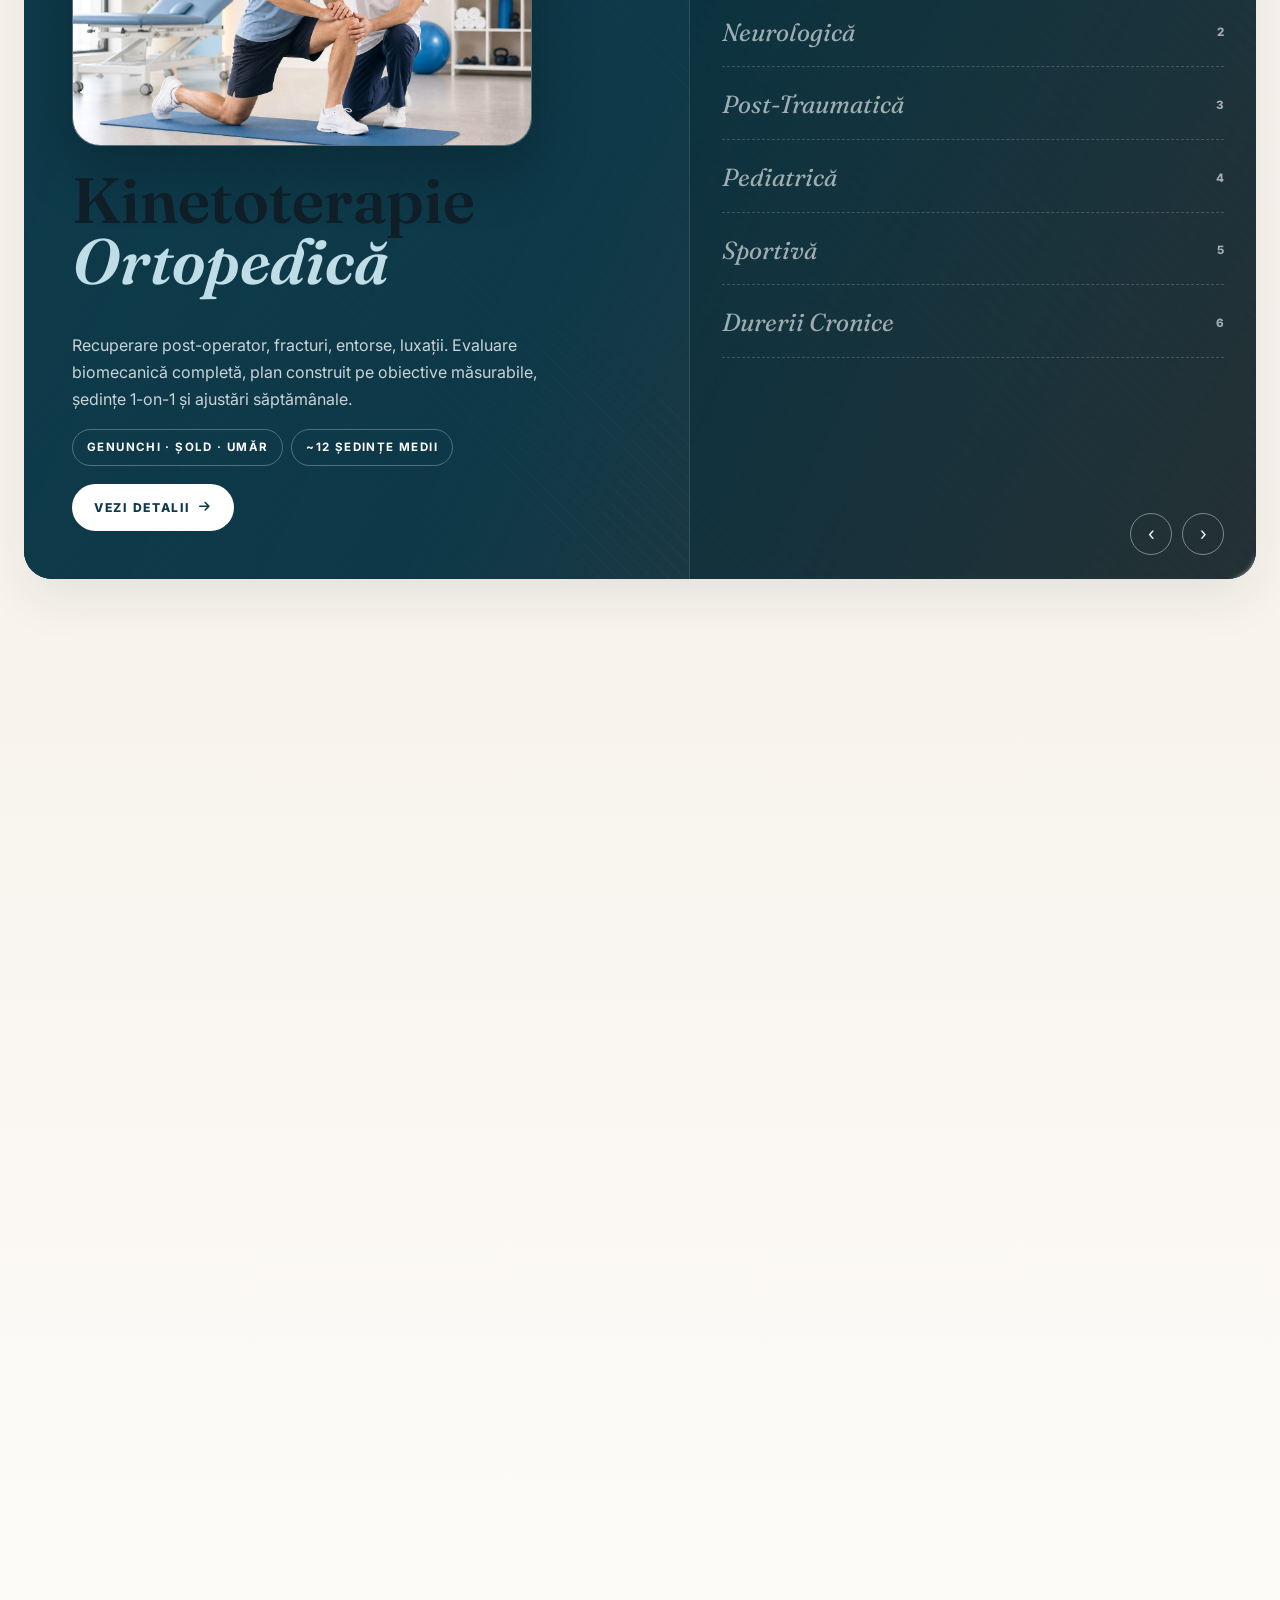
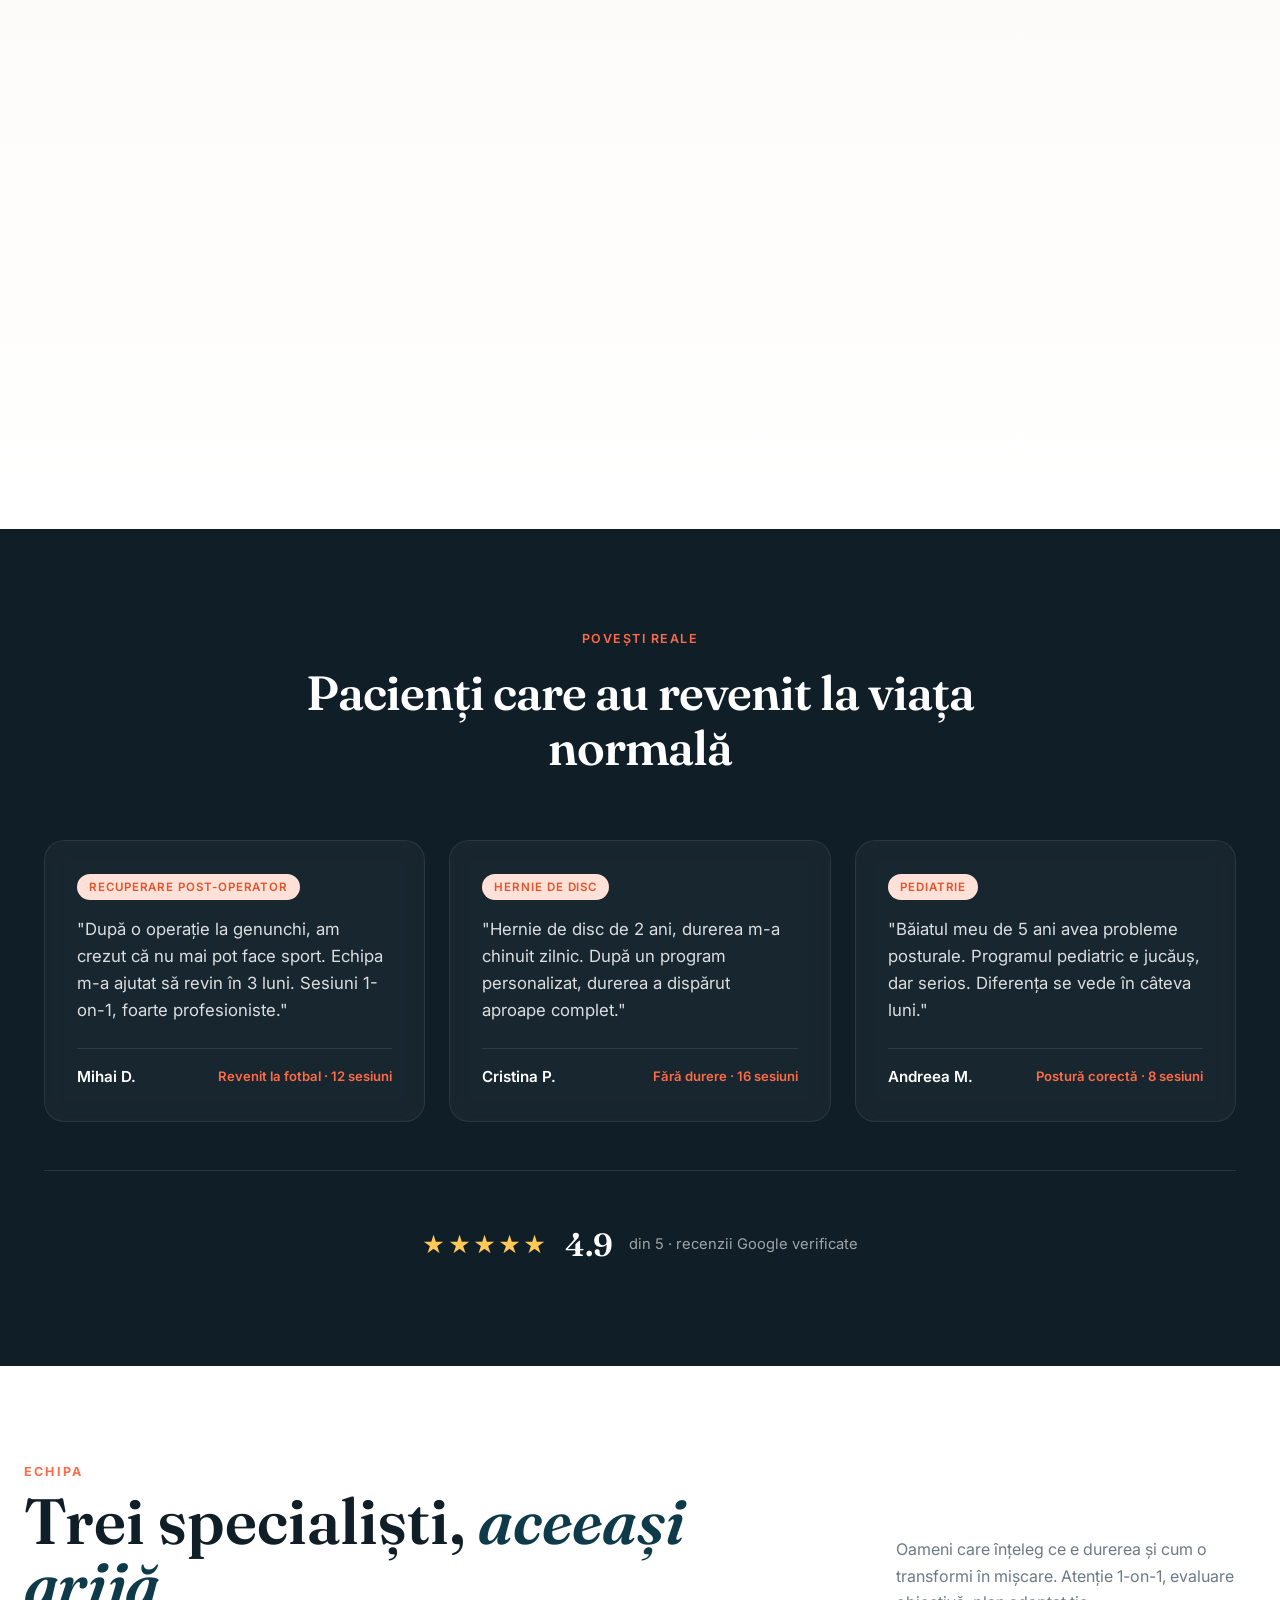
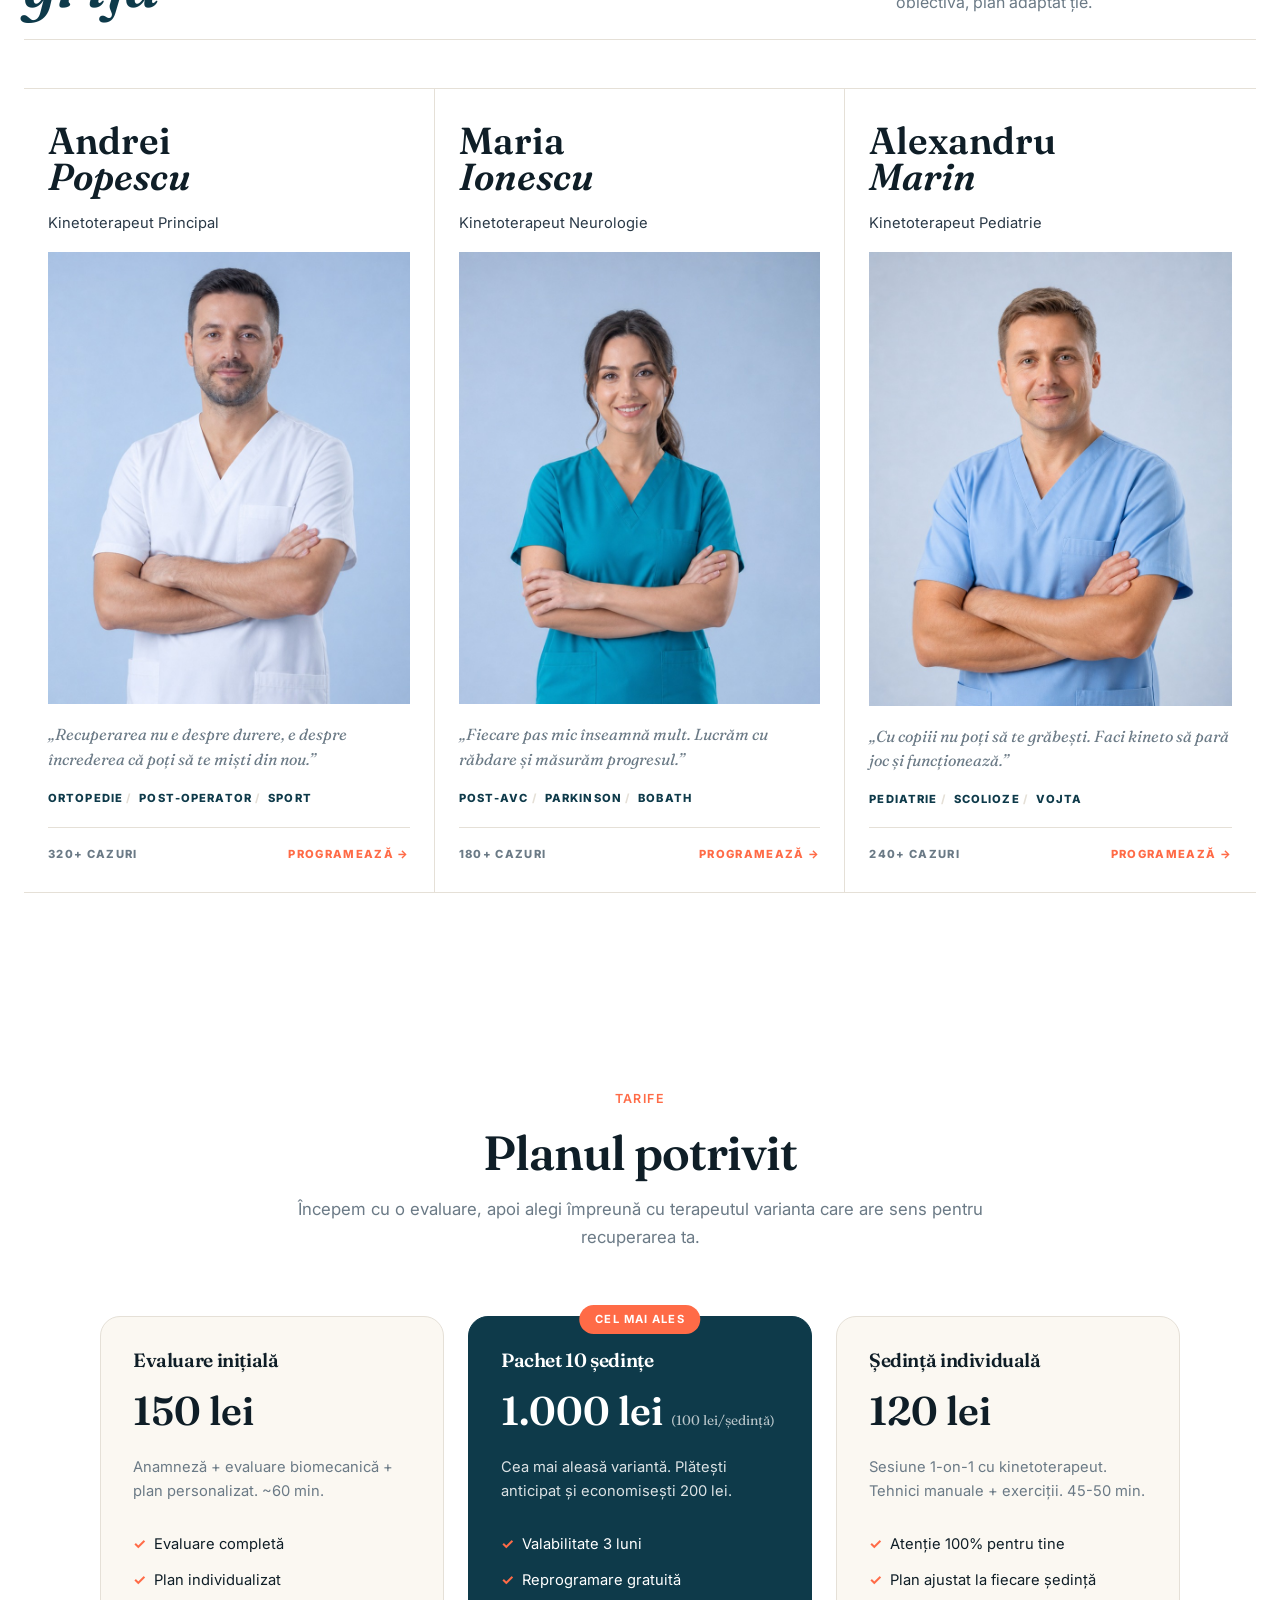
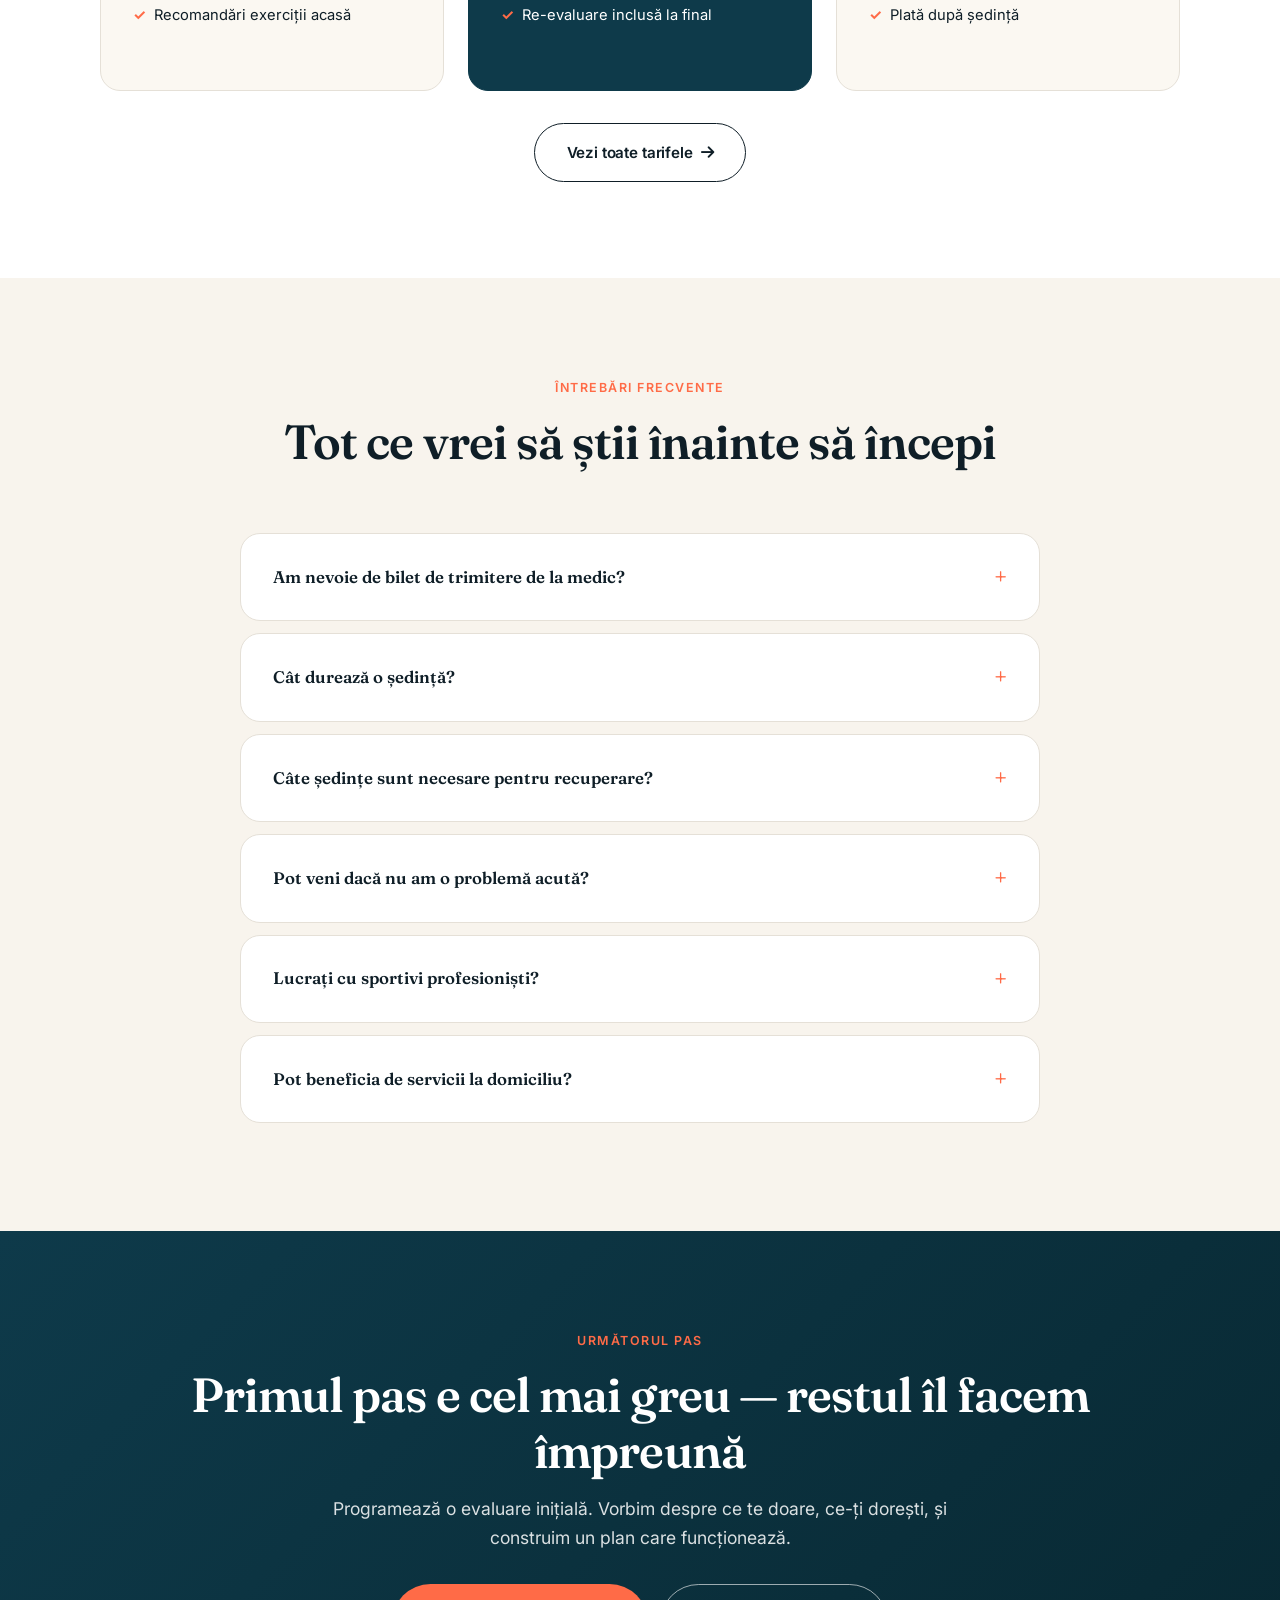
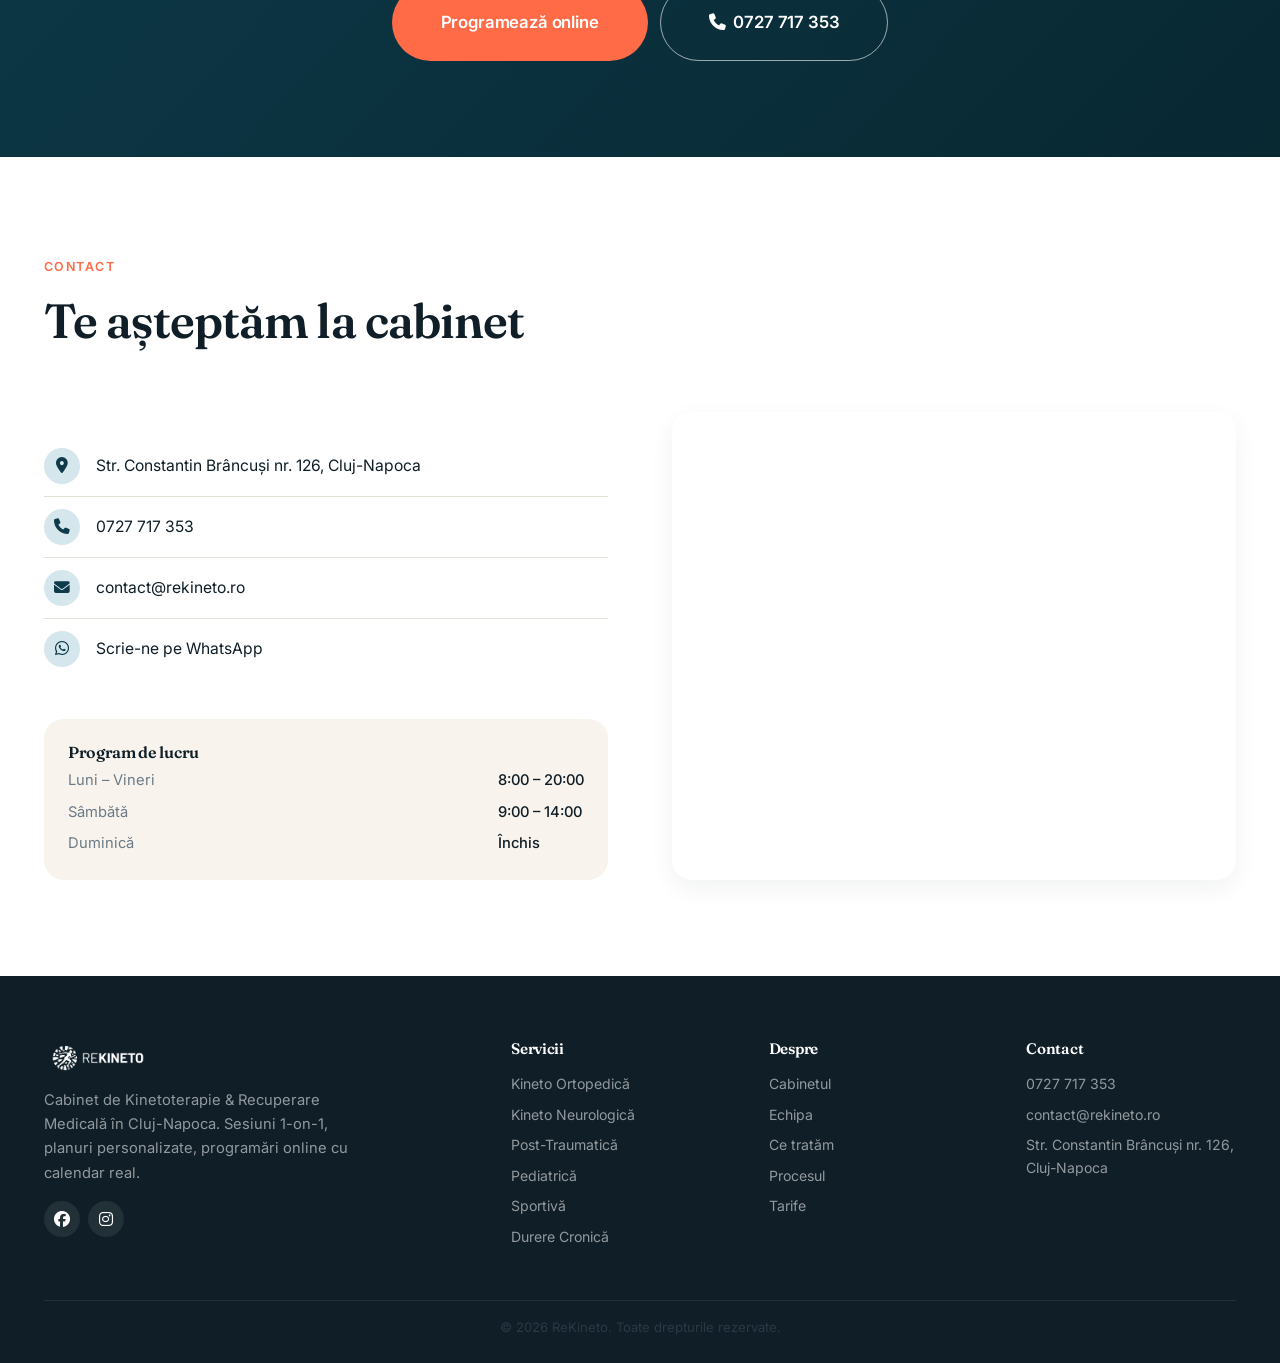
==== commit 039d7cf0: "Refine kineto showcase visuals" ====
--- a/index.html
+++ b/index.html
@@ -147,12 +147,12 @@
       <div class="c1-wrap reveal" data-treat-section>
         <div class="c1-figure">
           <img class="c1-photo" src="img/treat-patient-map.jpg" alt="Pacient în studio de kinetoterapie">
-          <button type="button" class="hot" style="top:25%;left:50%" data-zone="0">1</button>
-          <button type="button" class="hot" style="top:37%;left:34%" data-zone="1">2</button>
-          <button type="button" class="hot is-active" style="top:48%;left:52%" data-zone="2">3</button>
-          <button type="button" class="hot" style="top:67%;left:48%" data-zone="3">4</button>
-          <button type="button" class="hot" style="top:87%;left:52%" data-zone="4">5</button>
-          <button type="button" class="hot" style="top:15%;left:50%" data-zone="5">6</button>
+          <button type="button" class="hot" style="top:23%;left:50%" data-zone="0" aria-label="Gât"></button>
+          <button type="button" class="hot" style="top:33%;left:37%" data-zone="1" aria-label="Umăr"></button>
+          <button type="button" class="hot is-active" style="top:47%;left:50%" data-zone="2" aria-label="Spate"></button>
+          <button type="button" class="hot" style="top:66%;left:49%" data-zone="3" aria-label="Genunchi"></button>
+          <button type="button" class="hot" style="top:88%;left:52%" data-zone="4" aria-label="Gleznă"></button>
+          <button type="button" class="hot" style="top:14%;left:50%" data-zone="5" aria-label="Sistem neurologic"></button>
         </div>
         <div class="c1-side">
           <div class="index" data-zone-index>Zona 3 · Toracic + Lombar</div>
@@ -192,7 +192,7 @@
           <div class="s3-left">
             <div>
               <div class="s3-num" data-service-num>1</div>
-              <div class="s3-icon service-icon-ortho" data-service-icon aria-hidden="true"><span></span><span></span><span></span></div>
+              <div class="s3-visual"><img data-service-image src="img/service-1.jpg" alt="Kinetoterapie ortopedică"></div>
               <h3><span data-service-name>Kinetoterapie</span><br><em data-service-italic>Ortopedică</em></h3>
             </div>
             <div>
@@ -358,13 +358,12 @@
       <div class="rk-head reveal">
         <div>
           <div class="rk-eyebrow">Echipa</div>
-          <h2>Trei specialiști, <em>trei dosare</em></h2>
+          <h2>Trei specialiști, <em>aceeași grijă</em></h2>
         </div>
         <div class="rk-head-right">Oameni care înțeleg ce e durerea și cum o transformi în mișcare. Atenție 1-on-1, evaluare obiectivă, plan adaptat ție.</div>
       </div>
       <div class="t2-grid reveal">
         <article class="t2-cell">
-          <div class="top"><span>Dosar 1</span><span class="num">12</span></div>
           <h3>Andrei<span class="last">Popescu</span></h3>
           <div class="role">Kinetoterapeut Principal</div>
           <div class="photo"><img src="img/team-1.jpg" alt="Andrei Popescu"></div>
@@ -373,7 +372,6 @@
           <div class="t2-foot"><span>320+ cazuri</span><a href="#programare">Programează →</a></div>
         </article>
         <article class="t2-cell">
-          <div class="top"><span>Dosar 2</span><span class="num">8</span></div>
           <h3>Maria<span class="last">Ionescu</span></h3>
           <div class="role">Kinetoterapeut Neurologie</div>
           <div class="photo"><img src="img/team-2.jpg" alt="Maria Ionescu"></div>
@@ -382,7 +380,6 @@
           <div class="t2-foot"><span>180+ cazuri</span><a href="#programare">Programează →</a></div>
         </article>
         <article class="t2-cell">
-          <div class="top"><span>Dosar 3</span><span class="num">7</span></div>
           <h3>Alexandru<span class="last">Marin</span></h3>
           <div class="role">Kinetoterapeut Pediatrie</div>
           <div class="photo"><img src="img/team-3.jpg" alt="Alexandru Marin"></div>
--- a/rekineto-sections.css
+++ b/rekineto-sections.css
@@ -12,26 +12,8 @@
 .s3-content{position:relative;display:grid;grid-template-columns:1.08fr .92fr;color:var(--paper);min-height:560px}
 .s3-left{padding:var(--space-7);display:flex;flex-direction:column;justify-content:space-between;gap:var(--space-5)}
 .s3-num{font-family:var(--font-display);font-size:7rem;line-height:.8;font-style:italic;color:rgba(255,255,255,.18)}
-.s3-icon{width:92px;height:92px;border-radius:28px;background:rgba(255,255,255,.12);border:1px solid rgba(255,255,255,.22);position:relative;margin:var(--space-4) 0 var(--space-5);overflow:hidden}
-.s3-icon span{position:absolute;display:block;background:var(--accent);box-shadow:0 0 24px rgba(255,107,71,.38)}
-.service-icon-ortho span:nth-child(1),.service-icon-neuro span:nth-child(1),.service-icon-trauma span:nth-child(1),.service-icon-pediatric span:nth-child(1),.service-icon-sport span:nth-child(1),.service-icon-pain span:nth-child(1){width:44px;height:8px;border-radius:999px;left:24px;top:42px;animation:rkPulse 1.8s ease-in-out infinite}
-.service-icon-ortho span:nth-child(2){width:8px;height:44px;border-radius:999px;left:42px;top:24px;animation:rkPulse 1.8s ease-in-out infinite .25s}
-.service-icon-ortho span:nth-child(3){width:54px;height:54px;border:2px solid rgba(255,255,255,.5);background:transparent;border-radius:50%;left:19px;top:19px;animation:rkSpin 7s linear infinite}
-.service-icon-neuro span:nth-child(2){width:52px;height:32px;border:2px solid var(--accent);background:transparent;border-radius:50%;left:20px;top:30px;animation:rkFloat 2s ease-in-out infinite}
-.service-icon-neuro span:nth-child(3){width:10px;height:10px;border-radius:50%;left:41px;top:41px;background:var(--paper);animation:rkPulse 1.4s ease-in-out infinite}
-.service-icon-trauma span:nth-child(2){width:58px;height:2px;left:17px;top:45px;transform:rotate(-28deg);animation:rkFloat 2.1s ease-in-out infinite}
-.service-icon-trauma span:nth-child(3){width:58px;height:2px;left:17px;top:45px;transform:rotate(28deg);animation:rkFloat 2.1s ease-in-out infinite .2s}
-.service-icon-pediatric span:nth-child(2){width:26px;height:26px;border-radius:50%;left:33px;top:20px;animation:rkBounce 1.7s ease-in-out infinite}
-.service-icon-pediatric span:nth-child(3){width:42px;height:30px;border-radius:24px 24px 8px 8px;left:25px;top:50px;background:rgba(255,255,255,.75);animation:rkPulse 2s ease-in-out infinite}
-.service-icon-sport span:nth-child(2){width:58px;height:2px;left:17px;top:58px;transform:rotate(-18deg);animation:rkRun 1.2s ease-in-out infinite}
-.service-icon-sport span:nth-child(3){width:18px;height:18px;border-radius:50%;left:50px;top:22px;background:var(--paper);animation:rkRun 1.2s ease-in-out infinite .15s}
-.service-icon-pain span:nth-child(2){width:22px;height:54px;left:35px;top:19px;clip-path:polygon(55% 0,100% 0,68% 42%,100% 42%,35% 100%,48% 55%,12% 55%);animation:rkPulse 1.2s ease-in-out infinite}
-.service-icon-pain span:nth-child(3){width:62px;height:62px;border:2px solid rgba(255,255,255,.45);background:transparent;border-radius:50%;left:15px;top:15px;animation:rkSpin 8s linear infinite reverse}
-@keyframes rkPulse{0%,100%{opacity:.65;transform:scale(1)}50%{opacity:1;transform:scale(1.12)}}
-@keyframes rkFloat{0%,100%{transform:translateY(0)}50%{transform:translateY(-6px)}}
-@keyframes rkBounce{0%,100%{transform:translateY(0)}50%{transform:translateY(-10px)}}
-@keyframes rkRun{0%,100%{transform:translateX(-4px) rotate(-18deg)}50%{transform:translateX(6px) rotate(-18deg)}}
-@keyframes rkSpin{to{transform:rotate(360deg)}}
+.s3-visual{width:min(460px,100%);aspect-ratio:16/10;border-radius:28px;overflow:hidden;margin:var(--space-4) 0 var(--space-5);border:1px solid rgba(255,255,255,.22);box-shadow:0 24px 60px rgba(0,0,0,.24);background:rgba(255,255,255,.08)}
+.s3-visual img{width:100%;height:100%;object-fit:cover;display:block;filter:saturate(1.04) contrast(1.02)}
 .s3-left h3{font-family:var(--font-display);font-size:clamp(2.5rem,5vw,4.5rem);line-height:.95;letter-spacing:0;margin:0;font-weight:600}
 .s3-left h3 em{font-style:italic;color:#BFDDE6}
 .s3-left p{font-size:1rem;line-height:1.7;color:rgba(255,255,255,.78);max-width:500px;margin:var(--space-4) 0}
@@ -49,10 +31,8 @@
 .s3-nav button{width:42px;height:42px;border-radius:50%;border:1px solid rgba(255,255,255,.42);color:var(--paper);font-size:18px}
 .s3-mobile-pager{display:none}
 .t2-grid{display:grid;grid-template-columns:repeat(3,1fr);gap:0;border-top:1px solid var(--line);border-bottom:1px solid var(--line);background:var(--paper)}
-.t2-cell{padding:28px 24px;border-right:1px solid var(--line);display:flex;flex-direction:column;gap:18px}
+.t2-cell{padding:34px 24px 28px;border-right:1px solid var(--line);display:flex;flex-direction:column;gap:18px}
 .t2-cell:last-child{border-right:none}
-.t2-cell .top{display:flex;justify-content:space-between;align-items:flex-start;font-size:.72rem;font-weight:800;letter-spacing:.12em;text-transform:uppercase;color:var(--muted)}
-.t2-cell .top .num{font-family:var(--font-display);font-size:2.8rem;font-style:italic;color:var(--primary);letter-spacing:0;line-height:1}
 .t2-cell h3{font-family:var(--font-display);font-size:2.35rem;line-height:.95;margin:0;letter-spacing:0;font-weight:600;color:var(--ink)}
 .t2-cell h3 .last{font-style:italic;display:block}
 .t2-cell .role{font-size:.92rem;color:var(--ink-soft);line-height:1.45}
@@ -63,14 +43,15 @@
 .t2-cell .tags span:not(:last-child)::after{content:" / ";color:var(--line)}
 .t2-foot{display:flex;justify-content:space-between;align-items:center;padding-top:18px;font-size:.7rem;font-weight:800;letter-spacing:.12em;text-transform:uppercase;color:var(--muted);border-top:1px solid var(--line);margin-top:auto}
 .t2-foot a{color:var(--accent)}
-.c1-wrap{display:grid;grid-template-columns:1fr 1.15fr;gap:48px;min-height:560px}
-.c1-figure{position:relative;background:var(--primary-soft);border-radius:var(--r-xl);overflow:hidden;display:flex;align-items:center;justify-content:center;min-height:560px;box-shadow:var(--sh-md)}
-.c1-photo{position:absolute;inset:0;width:100%;height:100%;object-fit:cover}
+.c1-wrap{display:grid;grid-template-columns:minmax(420px,.95fr) 1.15fr;gap:56px;align-items:center;min-height:560px}
+.c1-figure{position:relative;background:var(--primary-soft);border-radius:var(--r-xl);overflow:hidden;display:flex;align-items:center;justify-content:center;aspect-ratio:4/5;min-height:0;max-height:720px;box-shadow:var(--sh-md)}
+.c1-photo{position:absolute;inset:0;width:100%;height:100%;object-fit:cover;object-position:center center}
 .c1-figure::after{content:"";position:absolute;inset:0;background:linear-gradient(180deg,rgba(213,231,236,.08),rgba(15,30,39,.08));pointer-events:none}
-.c1-figure .hot{position:absolute;z-index:2;width:42px;height:42px;border-radius:50%;background:var(--paper);border:2px solid var(--primary);display:flex;align-items:center;justify-content:center;font-size:.8rem;font-weight:800;color:var(--primary);box-shadow:0 8px 20px rgba(15,30,39,.16);transform:translate(-50%,-50%);transition:transform var(--t-base),background var(--t-base),color var(--t-base),border-color var(--t-base)}
-.c1-figure .hot.is-active{background:var(--accent);border-color:var(--paper);color:var(--paper);transform:translate(-50%,-50%) scale(1.16)}
-.c1-figure .hot.is-active::after{content:"";position:absolute;inset:-8px;border-radius:50%;border:1px dashed var(--accent);opacity:.55;animation:c1pulse 2s infinite}
-@keyframes c1pulse{0%{transform:scale(1);opacity:.55}100%{transform:scale(1.5);opacity:0}}
+.c1-figure .hot{position:absolute;z-index:2;width:70px;height:70px;border:0;border-radius:50%;background:radial-gradient(circle,rgba(255,255,255,.82) 0 7%,rgba(255,107,71,.38) 8% 22%,rgba(255,107,71,.18) 34%,rgba(255,107,71,0) 72%);color:transparent;font-size:0;box-shadow:0 0 26px rgba(255,107,71,.78),0 0 72px rgba(255,107,71,.42);transform:translate(-50%,-50%);transition:transform var(--t-base),opacity var(--t-base),filter var(--t-base);opacity:.88;mix-blend-mode:screen}
+.c1-figure .hot::before{content:"";position:absolute;inset:21px;border-radius:50%;background:rgba(255,255,255,.78);box-shadow:0 0 18px rgba(255,107,71,.95),0 0 44px rgba(255,107,71,.48)}
+.c1-figure .hot.is-active{transform:translate(-50%,-50%) scale(1.18);opacity:1;filter:saturate(1.16)}
+.c1-figure .hot.is-active::after{content:"";position:absolute;inset:8px;border-radius:50%;background:radial-gradient(circle,rgba(255,107,71,.3),rgba(255,107,71,0) 64%);animation:c1pulse 2.2s infinite}
+@keyframes c1pulse{0%{transform:scale(.75);opacity:.75}100%{transform:scale(1.85);opacity:0}}
 .c1-side{display:flex;flex-direction:column;gap:18px}
 .c1-side .index{font-size:.78rem;font-weight:800;letter-spacing:.14em;color:var(--accent);text-transform:uppercase}
 .c1-side h3{font-family:var(--font-display);font-size:clamp(2.4rem,4vw,3.8rem);line-height:.98;letter-spacing:0;margin:0;font-weight:600;color:var(--ink)}
@@ -83,4 +64,4 @@
 .c1-side .mini-nav{display:flex;gap:8px;margin-top:18px;flex-wrap:wrap}
 .c1-side .mini-nav button{padding:9px 14px;border:1px solid var(--line);border-radius:var(--r-pill);font-size:.72rem;font-weight:800;letter-spacing:.1em;text-transform:uppercase;color:var(--muted);transition:all var(--t-base)}
 .c1-side .mini-nav button.is-active{background:var(--primary);color:var(--paper);border-color:var(--primary)}
-@media (max-width:880px){.rk-section{padding:72px 20px}.rk-head{align-items:flex-start}.s3-content{grid-template-columns:1fr}.s3-left{padding:28px;min-height:430px}.s3-num{font-size:5.5rem}.s3-icon{width:78px;height:78px;border-radius:22px}.s3-right{display:none}.s3-mobile-pager{display:flex;justify-content:space-between;align-items:center;padding:18px 28px;border-top:1px solid rgba(255,255,255,.15);color:rgba(255,255,255,.82);font-size:.75rem;font-weight:800;letter-spacing:.12em;text-transform:uppercase;position:relative}.s3-mobile-pager button{color:inherit;font:inherit}.s3-nav{display:none}.t2-grid{grid-template-columns:1fr;border:none}.t2-cell{border-right:none;border-top:1px solid var(--line);padding:24px 0}.t2-cell:last-child{border-bottom:1px solid var(--line)}.c1-wrap{grid-template-columns:1fr;gap:24px}.c1-figure{min-height:520px}.c1-side .cond>div{display:block}.c1-side .cond .lbl{display:block;width:auto;margin-bottom:4px}}
+@media (max-width:880px){.rk-section{padding:72px 20px}.rk-head{align-items:flex-start}.s3-content{grid-template-columns:1fr}.s3-left{padding:28px;min-height:430px}.s3-num{font-size:5.5rem}.s3-visual{width:100%;border-radius:22px}.s3-right{display:none}.s3-mobile-pager{display:flex;justify-content:space-between;align-items:center;padding:18px 28px;border-top:1px solid rgba(255,255,255,.15);color:rgba(255,255,255,.82);font-size:.75rem;font-weight:800;letter-spacing:.12em;text-transform:uppercase;position:relative}.s3-mobile-pager button{color:inherit;font:inherit}.s3-nav{display:none}.t2-grid{grid-template-columns:1fr;border:none}.t2-cell{border-right:none;border-top:1px solid var(--line);padding:24px 0}.t2-cell:last-child{border-bottom:1px solid var(--line)}.c1-wrap{grid-template-columns:1fr;gap:24px}.c1-figure{aspect-ratio:4/5;max-height:none}.c1-side .cond>div{display:block}.c1-side .cond .lbl{display:block;width:auto;margin-bottom:4px}}
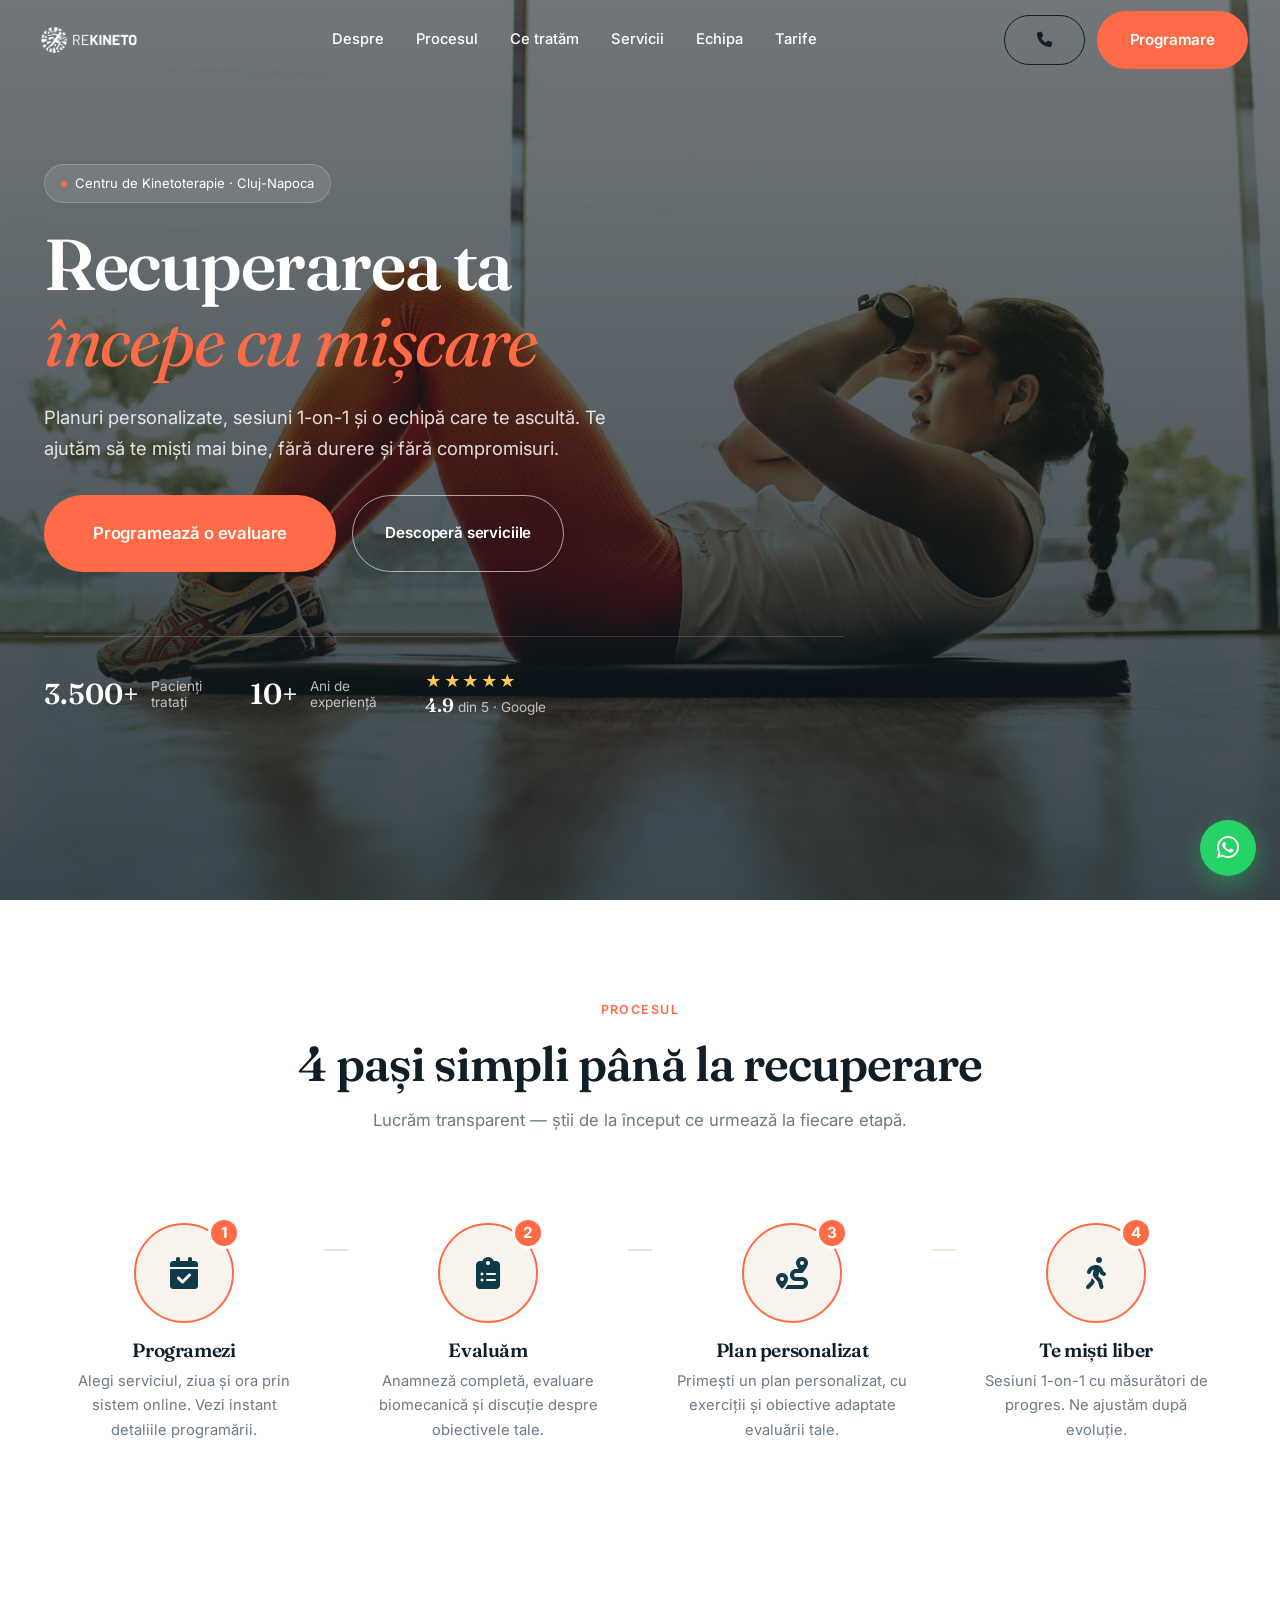
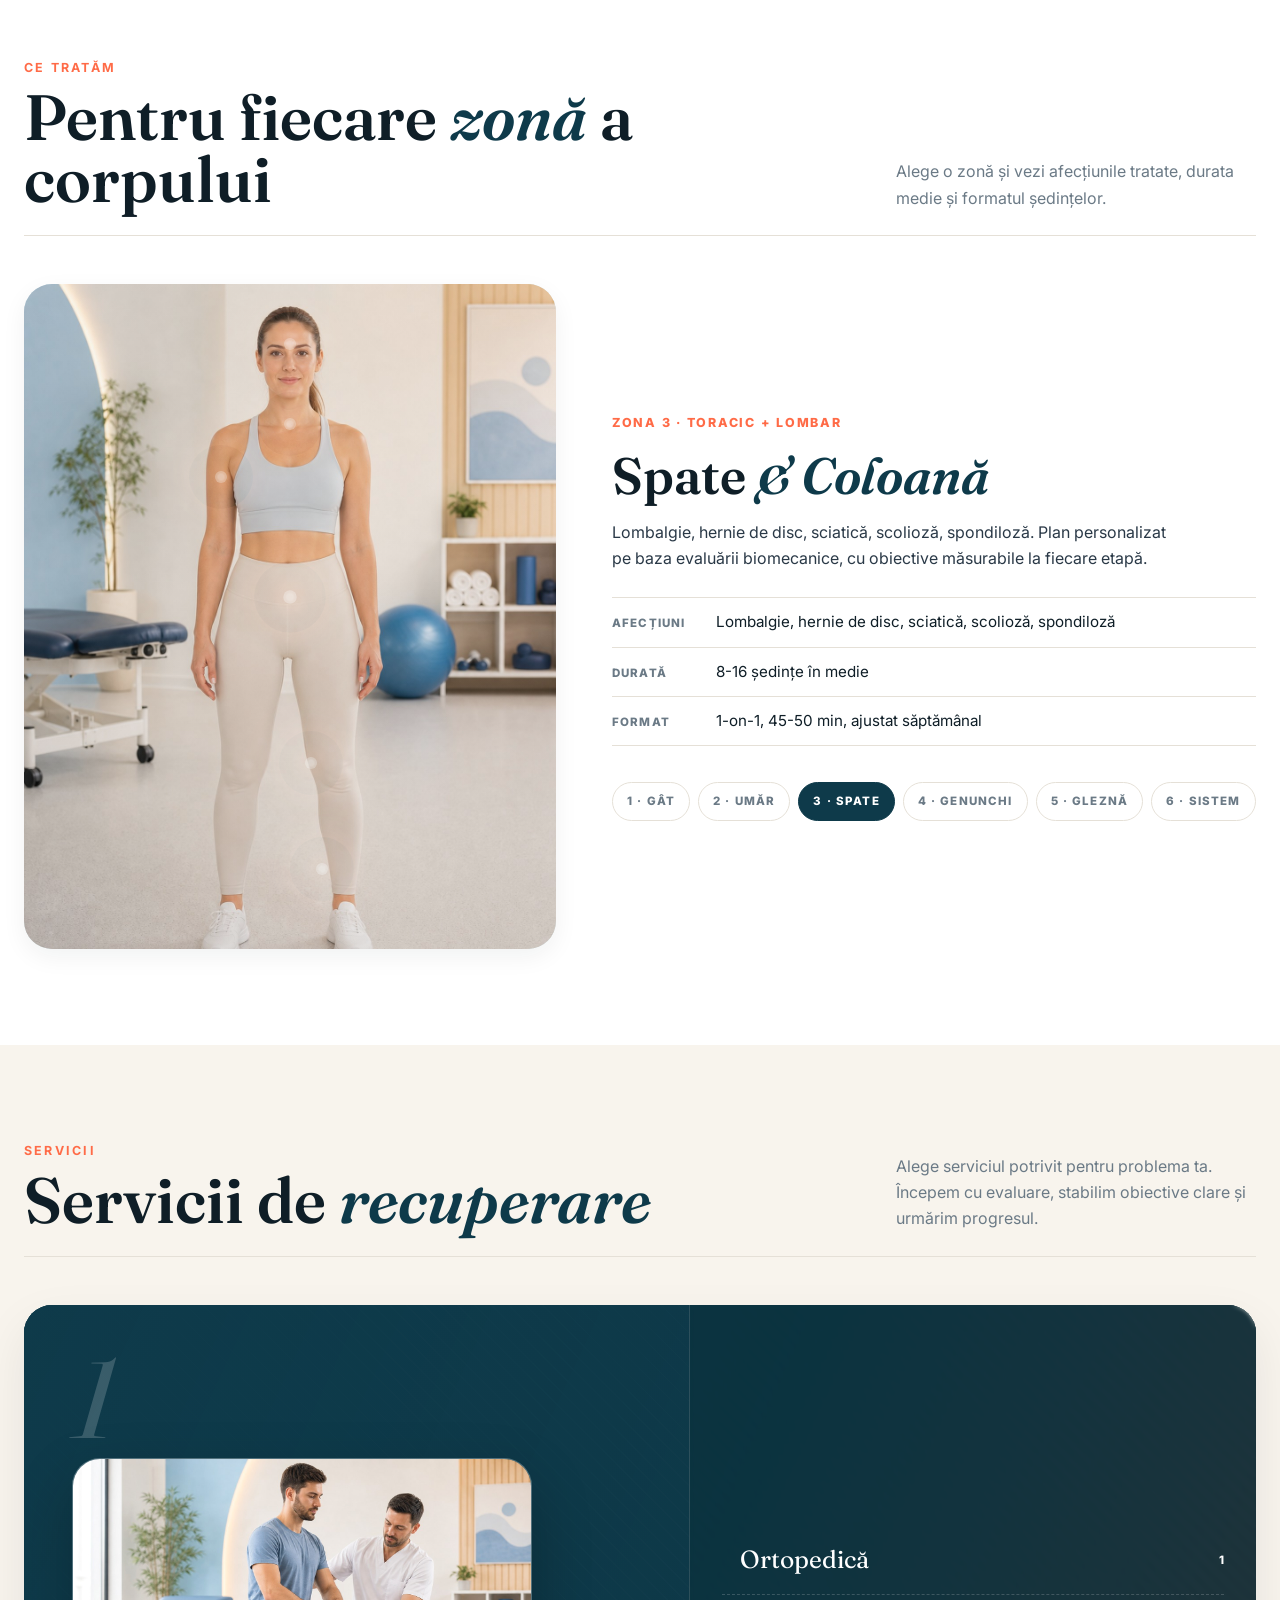
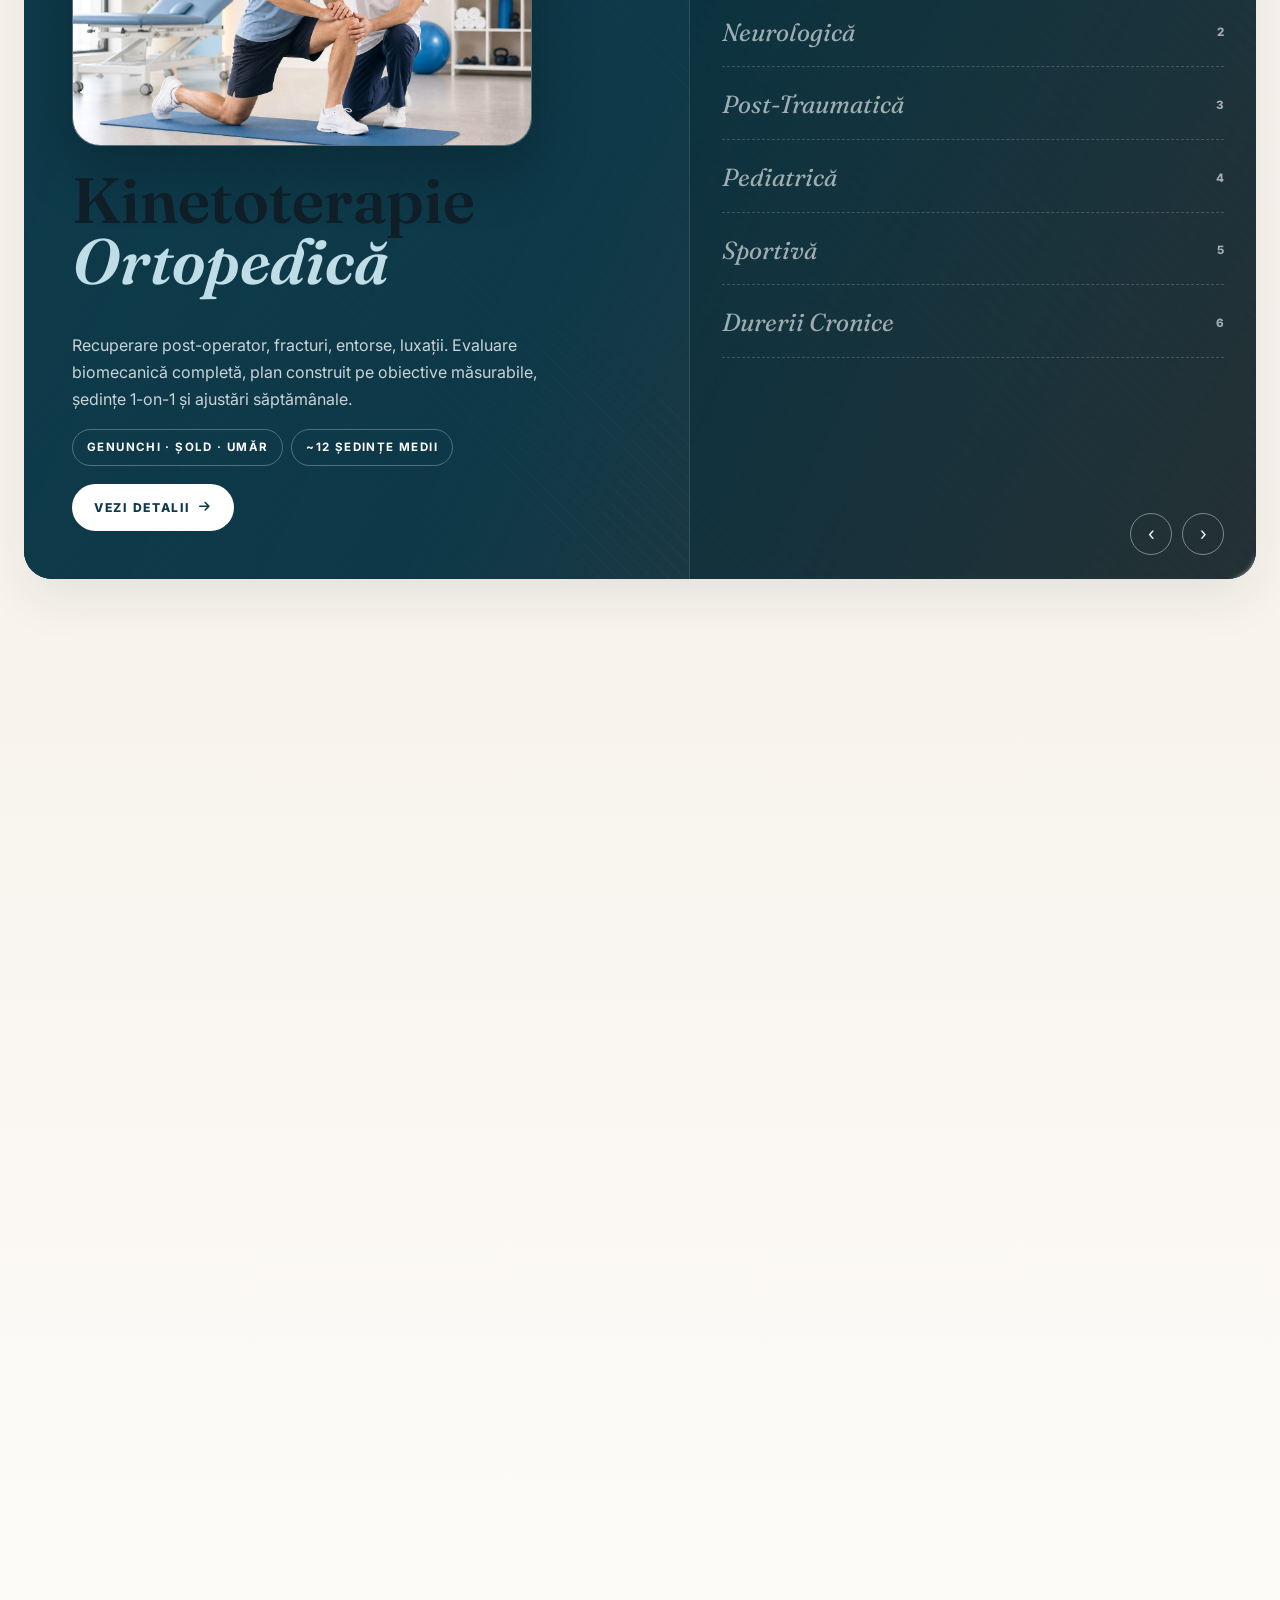
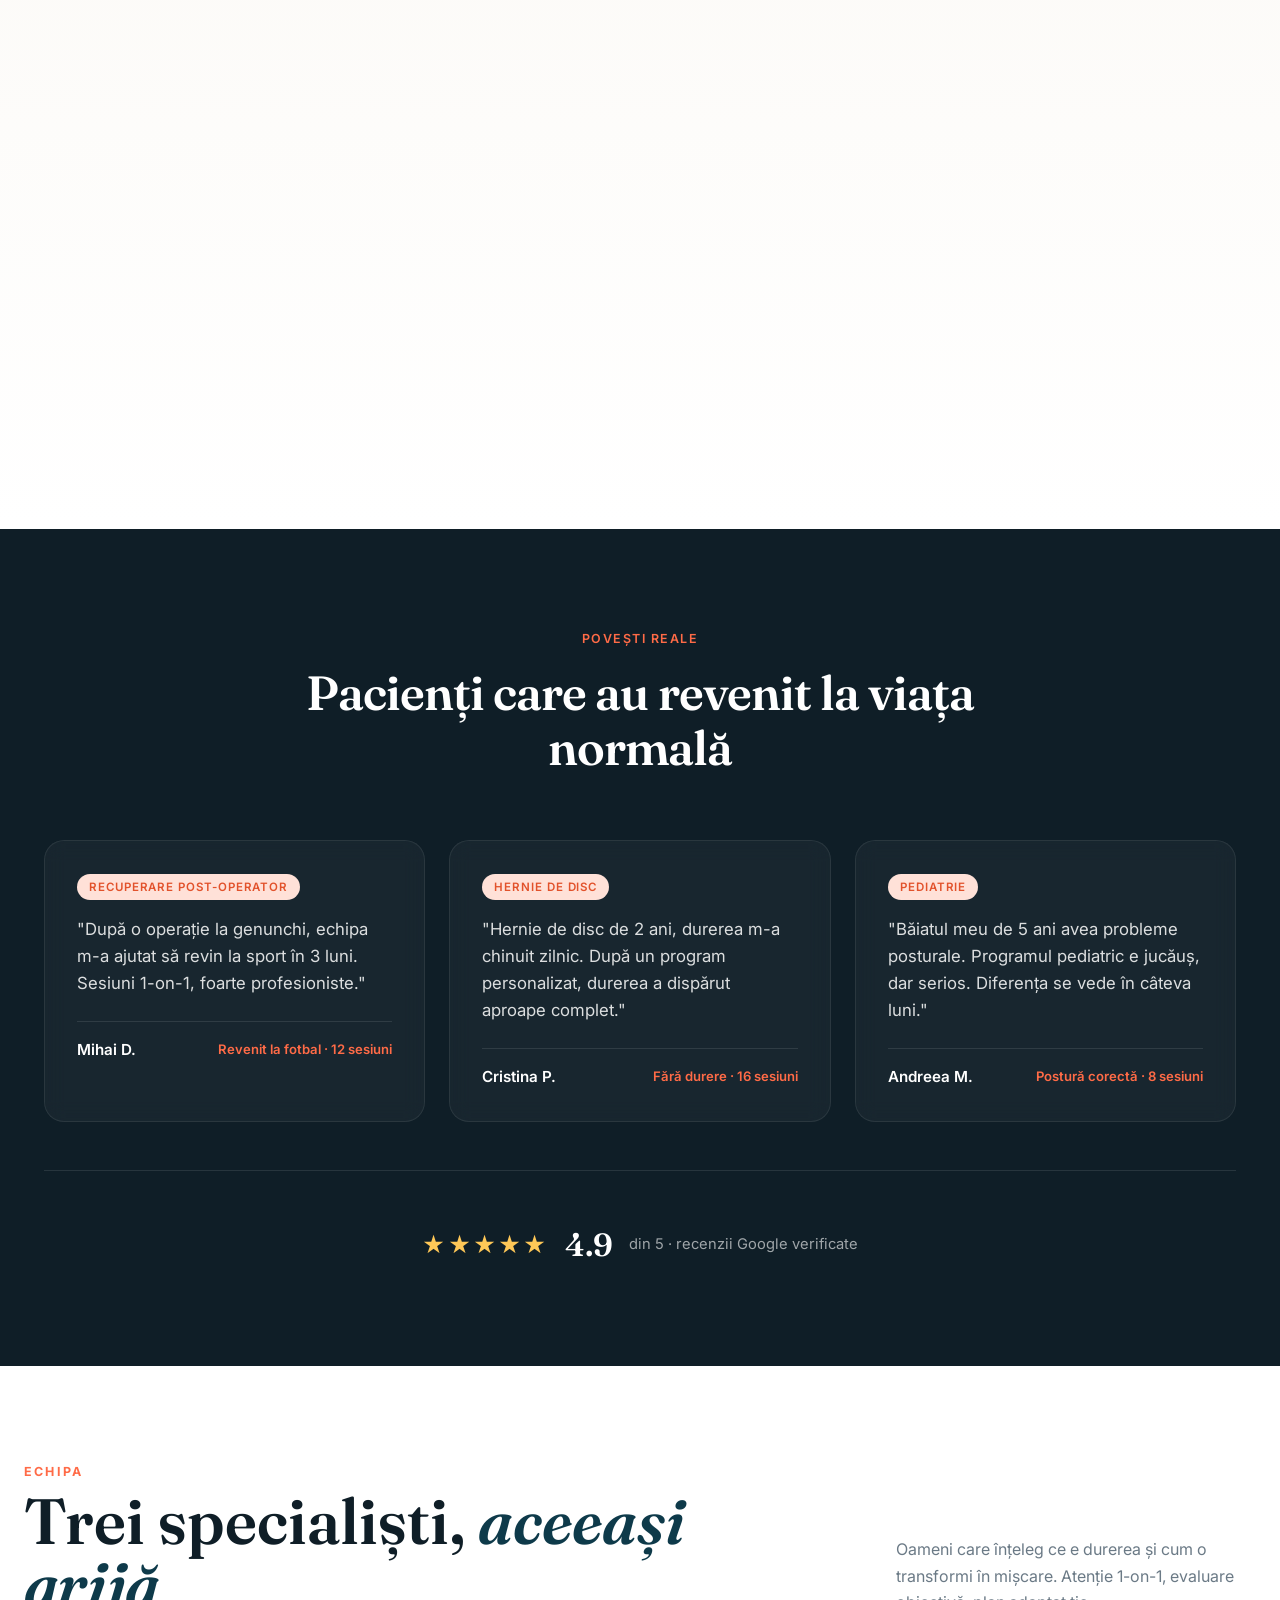
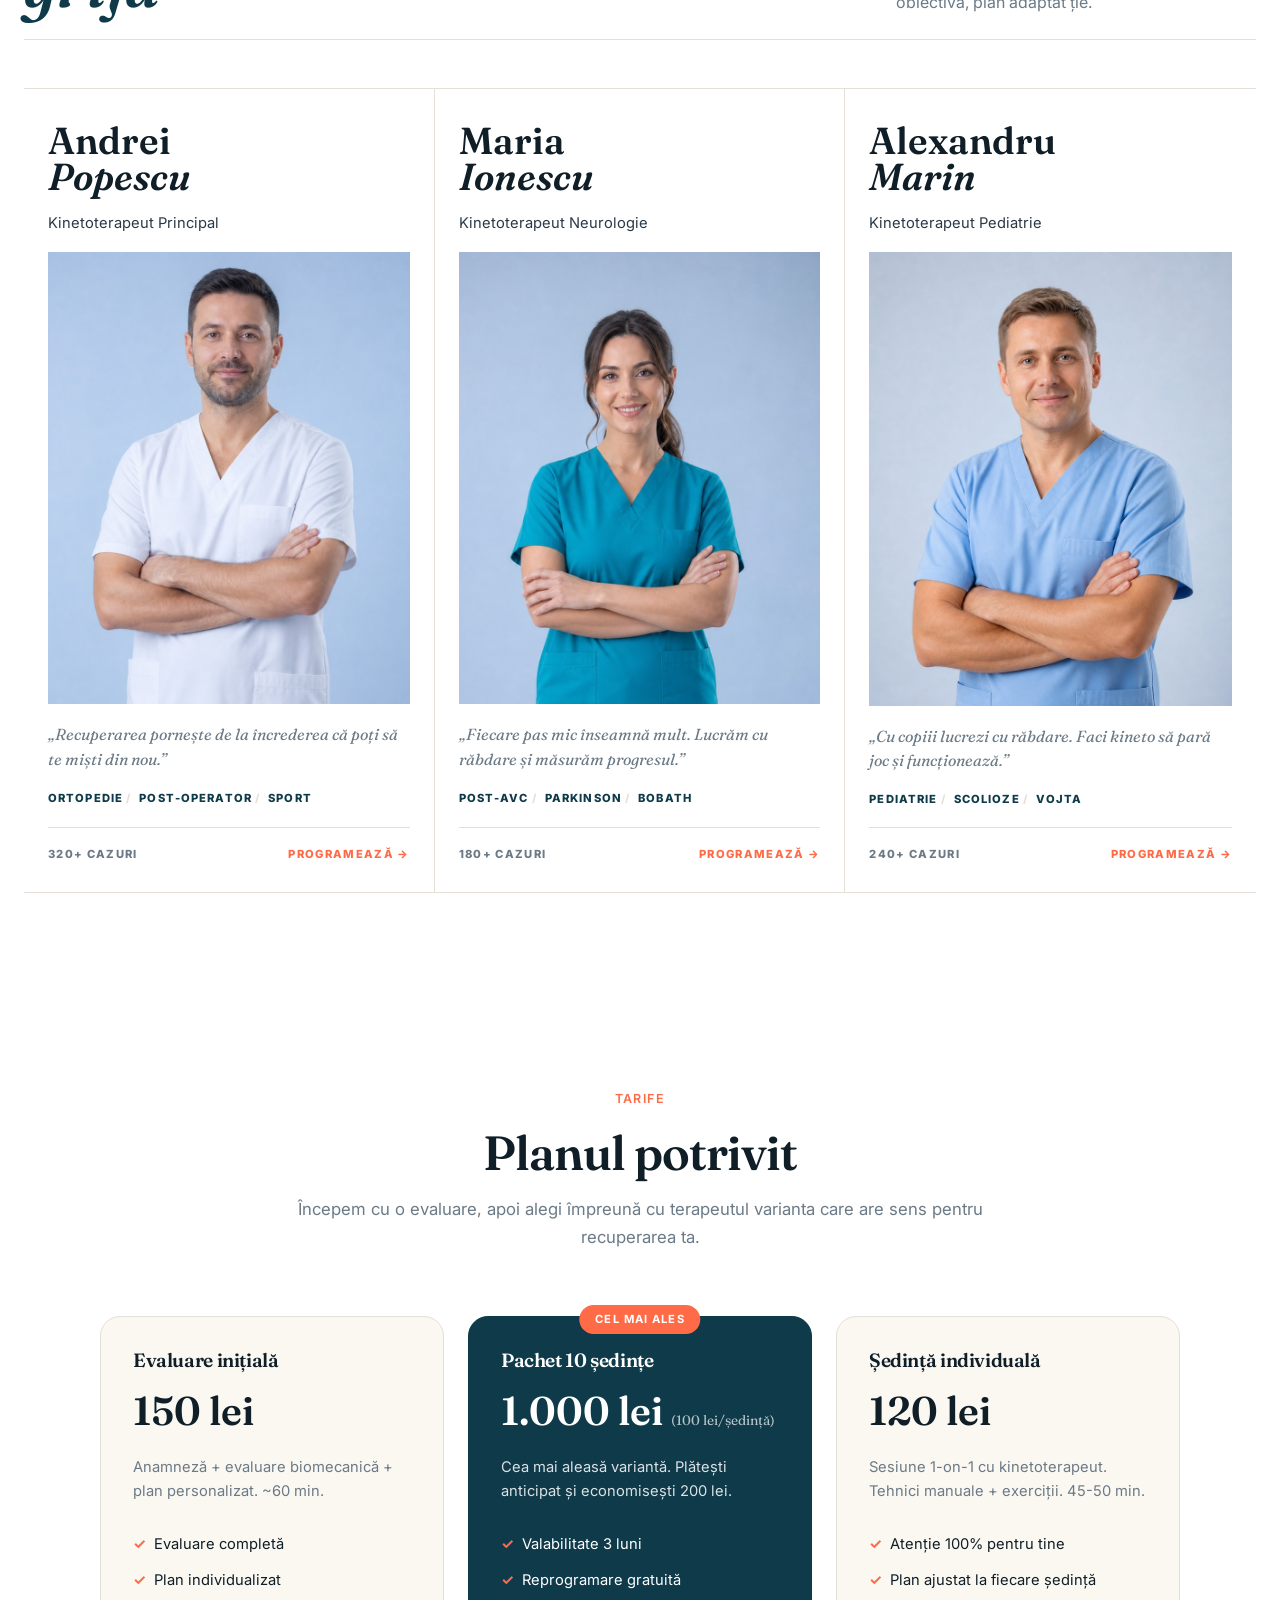
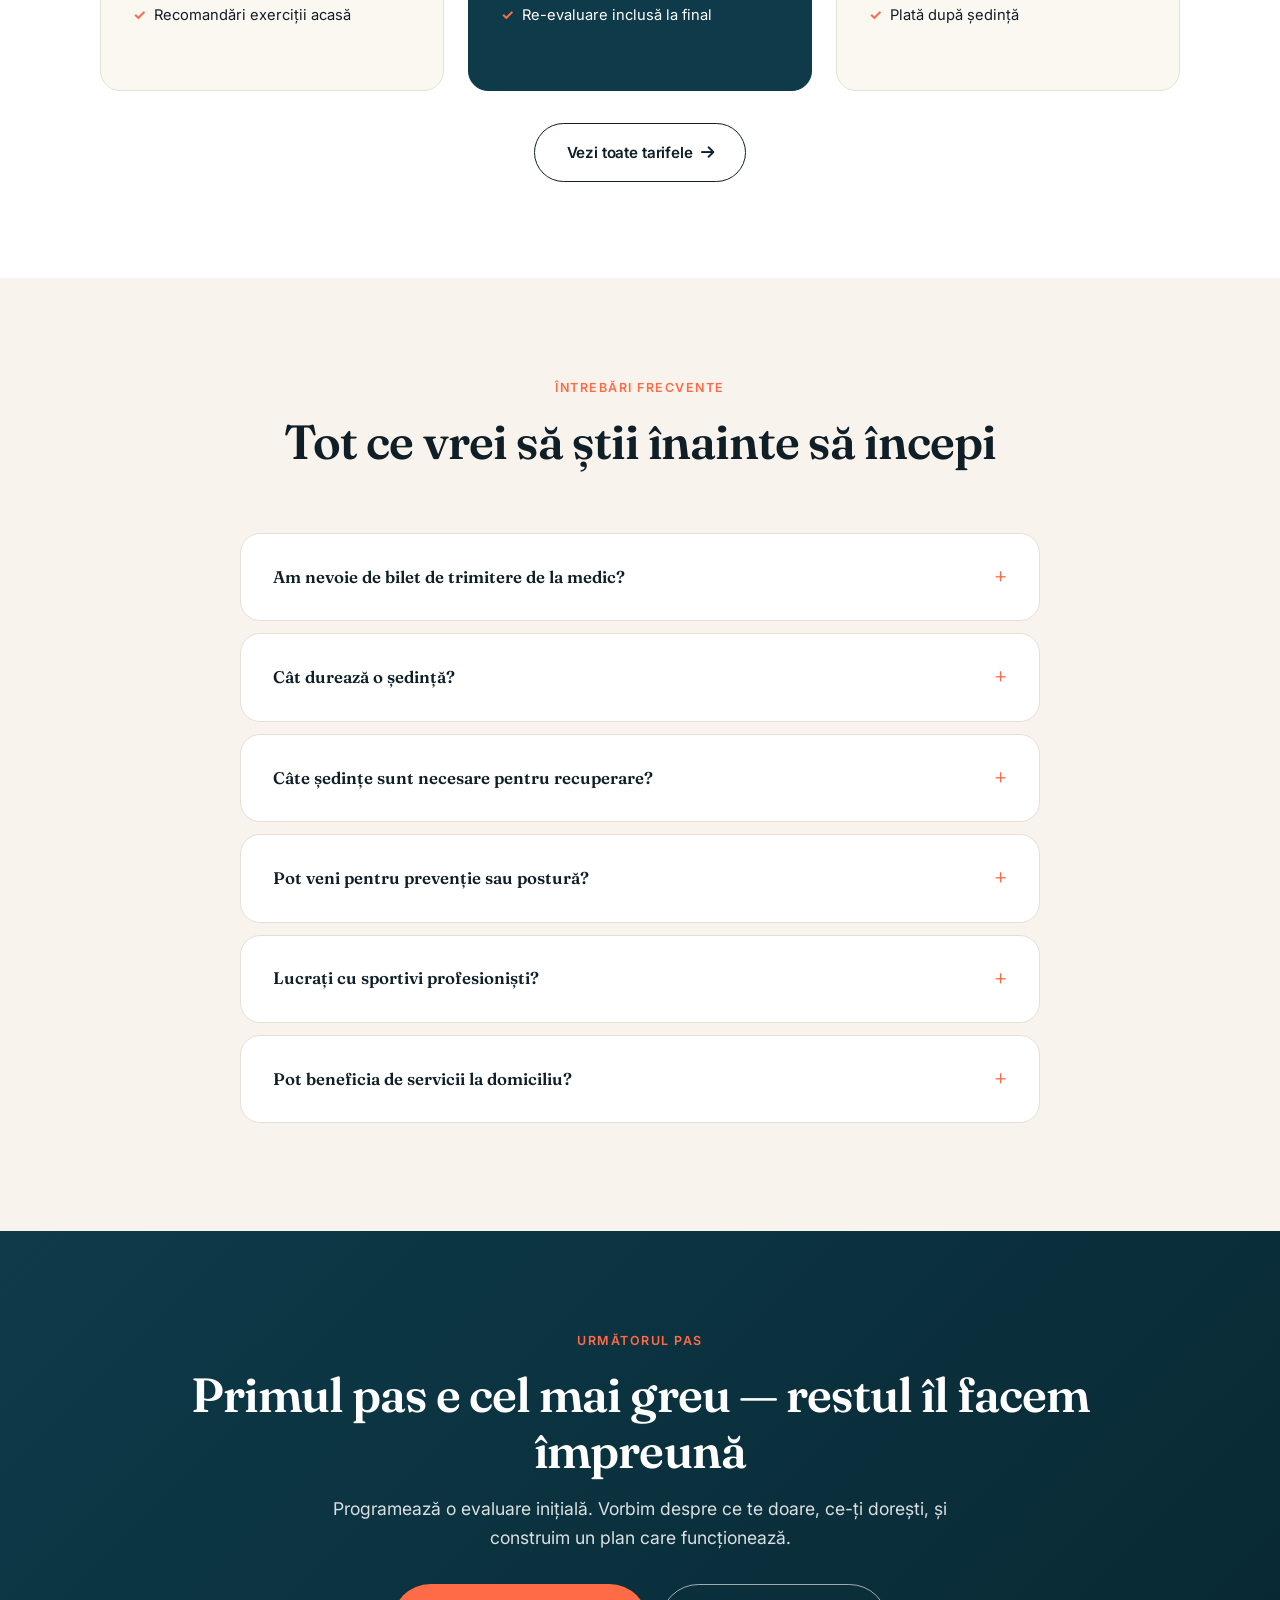
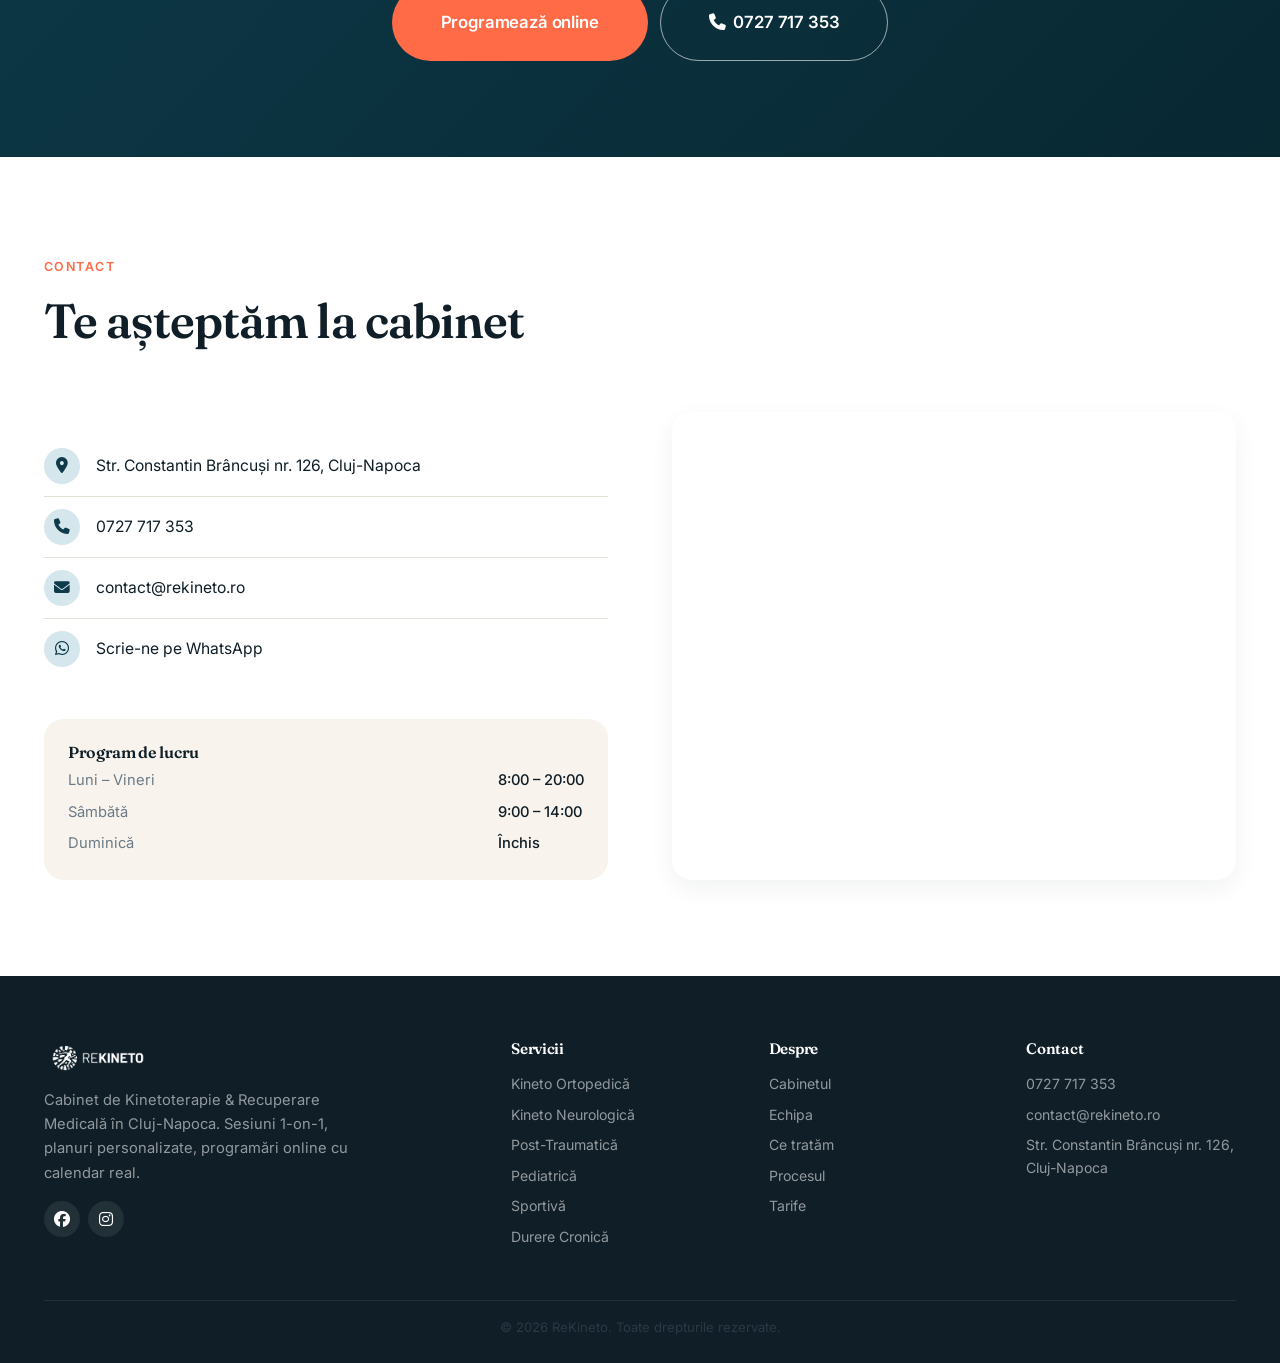
==== commit bf95fad8: "Polish treatment hotspots and conversion copy" ====
--- a/index.html
+++ b/index.html
@@ -123,7 +123,7 @@
         <div class="process-card reveal delay-2">
           <div class="process-icon"><i class="fa-solid fa-route"></i></div>
           <h3>Plan personalizat</h3>
-          <p>Construim un program adaptat pentru tine — nu protocoale generice copiate.</p>
+          <p>Primești un plan personalizat, cu exerciții și obiective adaptate evaluării tale.</p>
         </div>
         <div class="process-card reveal delay-3">
           <div class="process-icon"><i class="fa-solid fa-person-walking"></i></div>
@@ -147,12 +147,12 @@
       <div class="c1-wrap reveal" data-treat-section>
         <div class="c1-figure">
           <img class="c1-photo" src="img/treat-patient-map.jpg" alt="Pacient în studio de kinetoterapie">
-          <button type="button" class="hot" style="top:23%;left:50%" data-zone="0" aria-label="Gât"></button>
-          <button type="button" class="hot" style="top:33%;left:37%" data-zone="1" aria-label="Umăr"></button>
+          <button type="button" class="hot" style="top:21%;left:50%" data-zone="0" aria-label="Gât"></button>
+          <button type="button" class="hot" style="top:29%;left:37%" data-zone="1" aria-label="Umăr"></button>
           <button type="button" class="hot is-active" style="top:47%;left:50%" data-zone="2" aria-label="Spate"></button>
-          <button type="button" class="hot" style="top:66%;left:49%" data-zone="3" aria-label="Genunchi"></button>
-          <button type="button" class="hot" style="top:88%;left:52%" data-zone="4" aria-label="Gleznă"></button>
-          <button type="button" class="hot" style="top:14%;left:50%" data-zone="5" aria-label="Sistem neurologic"></button>
+          <button type="button" class="hot" style="top:72%;left:54%" data-zone="3" aria-label="Genunchi"></button>
+          <button type="button" class="hot" style="top:88%;left:56%" data-zone="4" aria-label="Gleznă"></button>
+          <button type="button" class="hot" style="top:9%;left:50%" data-zone="5" aria-label="Sistem neurologic"></button>
         </div>
         <div class="c1-side">
           <div class="index" data-zone-index>Zona 3 · Toracic + Lombar</div>
@@ -182,9 +182,9 @@
       <div class="rk-head reveal">
         <div>
           <div class="rk-eyebrow">Servicii</div>
-          <h2>Un <em>program</em>, o scenă</h2>
-        </div>
-        <div class="rk-head-right">Programe construite în jurul tău, nu invers. Fiecare include evaluare biomecanică, plan personalizat și ajustări săptămânale.</div>
+          <h2>Servicii de <em>recuperare</em></h2>
+        </div>
+        <div class="rk-head-right">Alege serviciul potrivit pentru problema ta. Începem cu evaluare, stabilim obiective clare și urmărim progresul.</div>
       </div>
       <div class="s3 reveal" data-services-section>
         <div class="s3-bg"></div>
@@ -321,7 +321,7 @@
       <div class="stories-grid">
         <div class="story-card reveal">
           <span class="story-tag">Recuperare post-operator</span>
-          <p>"După o operație la genunchi, am crezut că nu mai pot face sport. Echipa m-a ajutat să revin în 3 luni. Sesiuni 1-on-1, foarte profesioniste."</p>
+          <p>"După o operație la genunchi, echipa m-a ajutat să revin la sport în 3 luni. Sesiuni 1-on-1, foarte profesioniste."</p>
           <div class="story-meta">
             <span class="story-author">Mihai D.</span>
             <span class="story-outcome">Revenit la fotbal · 12 sesiuni</span>
@@ -367,7 +367,7 @@
           <h3>Andrei<span class="last">Popescu</span></h3>
           <div class="role">Kinetoterapeut Principal</div>
           <div class="photo"><img src="img/team-1.jpg" alt="Andrei Popescu"></div>
-          <div class="bio">„Recuperarea nu e despre durere, e despre încrederea că poți să te miști din nou.”</div>
+          <div class="bio">„Recuperarea pornește de la încrederea că poți să te miști din nou.”</div>
           <div class="tags"><span>Ortopedie</span><span>Post-operator</span><span>Sport</span></div>
           <div class="t2-foot"><span>320+ cazuri</span><a href="#programare">Programează →</a></div>
         </article>
@@ -383,7 +383,7 @@
           <h3>Alexandru<span class="last">Marin</span></h3>
           <div class="role">Kinetoterapeut Pediatrie</div>
           <div class="photo"><img src="img/team-3.jpg" alt="Alexandru Marin"></div>
-          <div class="bio">„Cu copiii nu poți să te grăbești. Faci kineto să pară joc și funcționează.”</div>
+          <div class="bio">„Cu copiii lucrezi cu răbdare. Faci kineto să pară joc și funcționează.”</div>
           <div class="tags"><span>Pediatrie</span><span>Scolioze</span><span>Vojta</span></div>
           <div class="t2-foot"><span>240+ cazuri</span><a href="#programare">Programează →</a></div>
         </article>
@@ -448,7 +448,7 @@
         <div class="faq-item">
           <button class="faq-q">Am nevoie de bilet de trimitere de la medic?</button>
           <div class="faq-a">
-            <p>Nu, nu este obligatoriu. Poți programa direct o evaluare inițială. Dacă ai recomandări medicale (RMN, radiografii, bilete), te rugăm să le aduci — ne ajută să construim planul mai precis.</p>
+            <p>Poți programa direct o evaluare inițială. Dacă ai recomandări medicale (RMN, radiografii, bilete), te rugăm să le aduci pentru un plan mai precis.</p>
           </div>
         </div>
         <div class="faq-item">
@@ -464,9 +464,9 @@
           </div>
         </div>
         <div class="faq-item">
-          <button class="faq-q">Pot veni dacă nu am o problemă acută?</button>
+          <button class="faq-q">Pot veni pentru prevenție sau postură?</button>
           <div class="faq-a">
-            <p>Da. Multe persoane vin pentru screening biomecanic, prevenție de accidentări, corectarea posturii sau optimizarea performanței sportive. Kinetoterapia nu e doar pentru cazuri grave.</p>
+            <p>Da. Multe persoane vin pentru screening biomecanic, prevenție de accidentări, corectarea posturii sau optimizarea performanței sportive.</p>
           </div>
         </div>
         <div class="faq-item">
@@ -478,7 +478,7 @@
         <div class="faq-item">
           <button class="faq-q">Pot beneficia de servicii la domiciliu?</button>
           <div class="faq-a">
-            <p>Da, oferim ședințe la domiciliu pentru pacienții care nu se pot deplasa. Costul e mai mare, dar include timpul de transport. Sună-ne pentru a verifica disponibilitatea în zona ta.</p>
+            <p>Da, oferim ședințe la domiciliu pentru pacienții cu mobilitate redusă. Costul include timpul de transport. Sună-ne pentru a verifica disponibilitatea în zona ta.</p>
           </div>
         </div>
       </div>
--- a/rekineto-sections.css
+++ b/rekineto-sections.css
@@ -47,10 +47,10 @@
 .c1-figure{position:relative;background:var(--primary-soft);border-radius:var(--r-xl);overflow:hidden;display:flex;align-items:center;justify-content:center;aspect-ratio:4/5;min-height:0;max-height:720px;box-shadow:var(--sh-md)}
 .c1-photo{position:absolute;inset:0;width:100%;height:100%;object-fit:cover;object-position:center center}
 .c1-figure::after{content:"";position:absolute;inset:0;background:linear-gradient(180deg,rgba(213,231,236,.08),rgba(15,30,39,.08));pointer-events:none}
-.c1-figure .hot{position:absolute;z-index:2;width:70px;height:70px;border:0;border-radius:50%;background:radial-gradient(circle,rgba(255,255,255,.82) 0 7%,rgba(255,107,71,.38) 8% 22%,rgba(255,107,71,.18) 34%,rgba(255,107,71,0) 72%);color:transparent;font-size:0;box-shadow:0 0 26px rgba(255,107,71,.78),0 0 72px rgba(255,107,71,.42);transform:translate(-50%,-50%);transition:transform var(--t-base),opacity var(--t-base),filter var(--t-base);opacity:.88;mix-blend-mode:screen}
-.c1-figure .hot::before{content:"";position:absolute;inset:21px;border-radius:50%;background:rgba(255,255,255,.78);box-shadow:0 0 18px rgba(255,107,71,.95),0 0 44px rgba(255,107,71,.48)}
-.c1-figure .hot.is-active{transform:translate(-50%,-50%) scale(1.18);opacity:1;filter:saturate(1.16)}
-.c1-figure .hot.is-active::after{content:"";position:absolute;inset:8px;border-radius:50%;background:radial-gradient(circle,rgba(255,107,71,.3),rgba(255,107,71,0) 64%);animation:c1pulse 2.2s infinite}
+.c1-figure .hot{position:absolute;z-index:2;width:64px;height:64px;border:0;border-radius:50%;background:radial-gradient(circle,rgba(255,255,255,.42) 0 6%,rgba(255,107,71,.18) 10% 24%,rgba(255,107,71,.08) 38%,rgba(255,107,71,0) 76%);color:transparent;font-size:0;box-shadow:0 0 22px rgba(255,107,71,.42),0 0 68px rgba(255,107,71,.2);transform:translate(-50%,-50%);transition:transform var(--t-base),opacity var(--t-base),filter var(--t-base);opacity:.62;mix-blend-mode:screen}
+.c1-figure .hot::before{content:"";position:absolute;inset:26px;border-radius:50%;background:rgba(255,255,255,.48);box-shadow:0 0 18px rgba(255,107,71,.48),0 0 42px rgba(255,107,71,.22)}
+.c1-figure .hot.is-active{transform:translate(-50%,-50%) scale(1.12);opacity:.72;filter:saturate(1.08)}
+.c1-figure .hot.is-active::after{content:"";position:absolute;inset:10px;border-radius:50%;background:radial-gradient(circle,rgba(255,107,71,.16),rgba(255,107,71,0) 68%);animation:c1pulse 2.2s infinite}
 @keyframes c1pulse{0%{transform:scale(.75);opacity:.75}100%{transform:scale(1.85);opacity:0}}
 .c1-side{display:flex;flex-direction:column;gap:18px}
 .c1-side .index{font-size:.78rem;font-weight:800;letter-spacing:.14em;color:var(--accent);text-transform:uppercase}
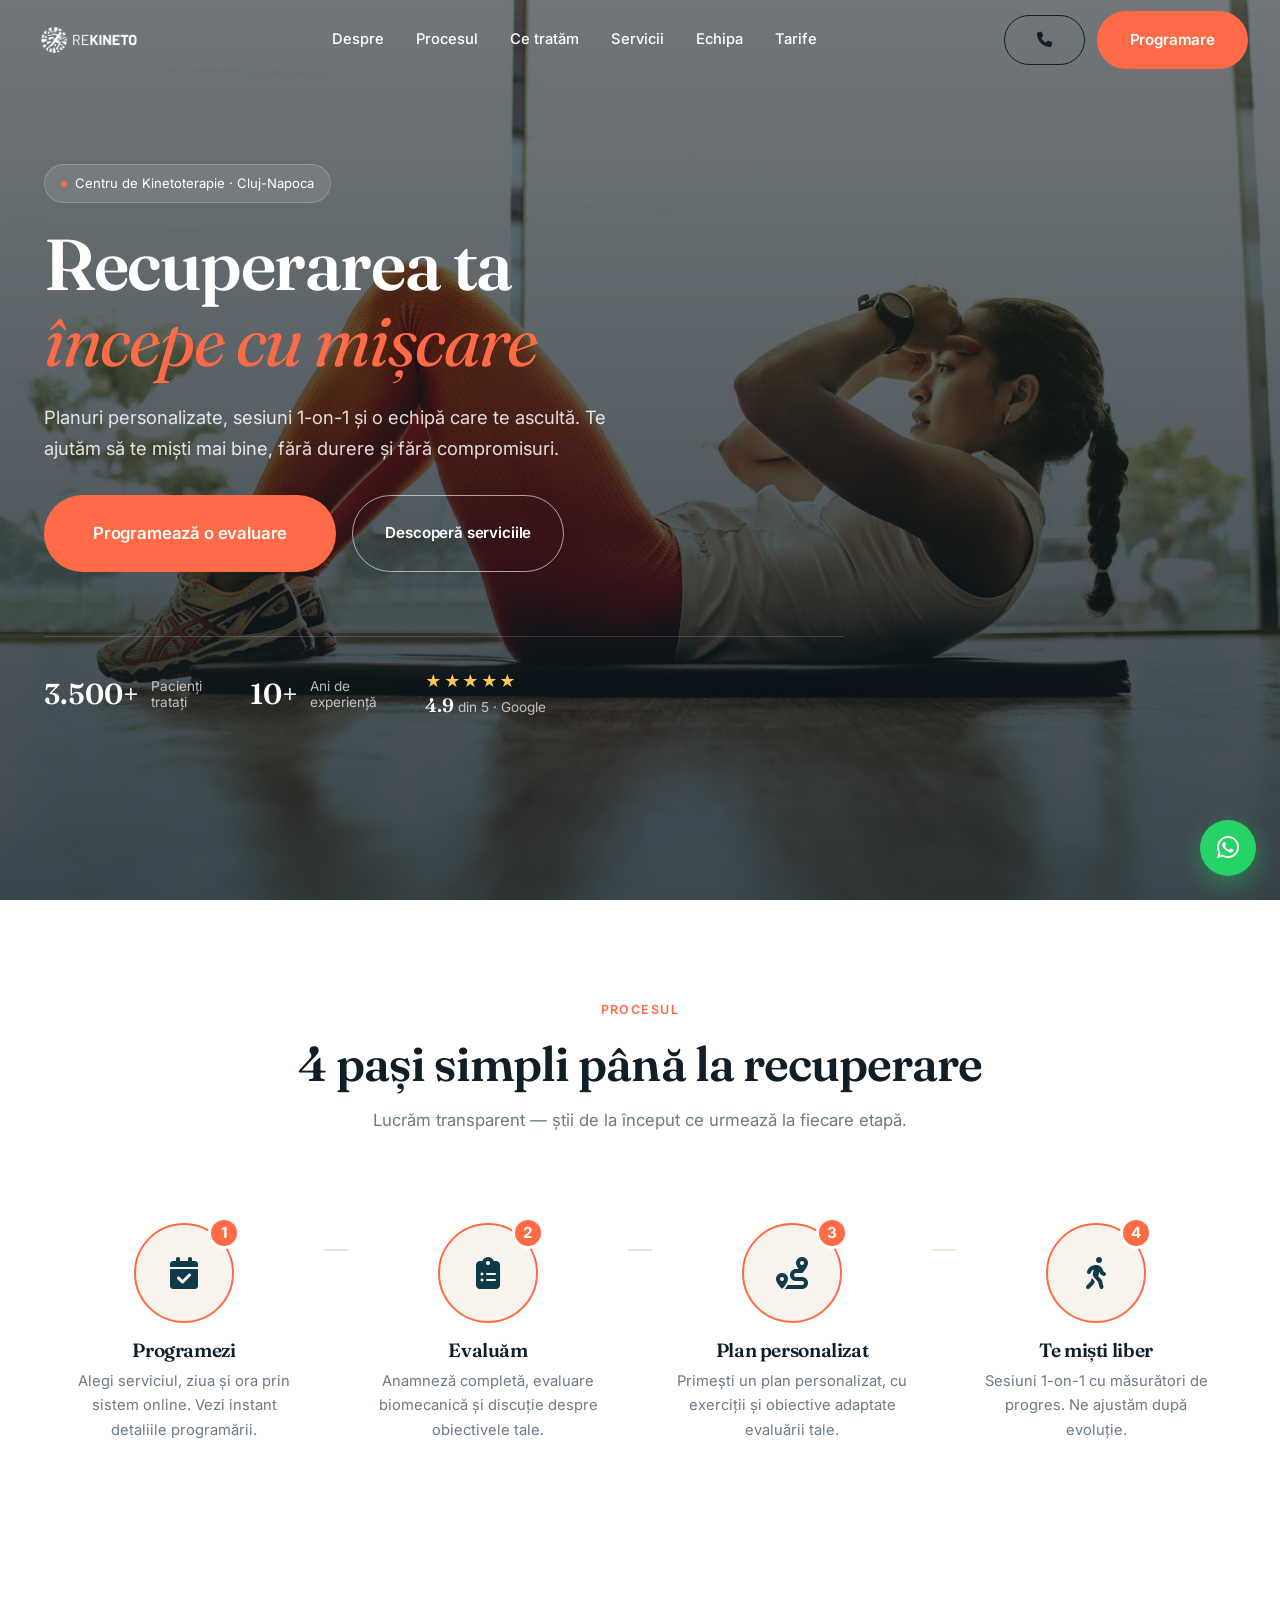
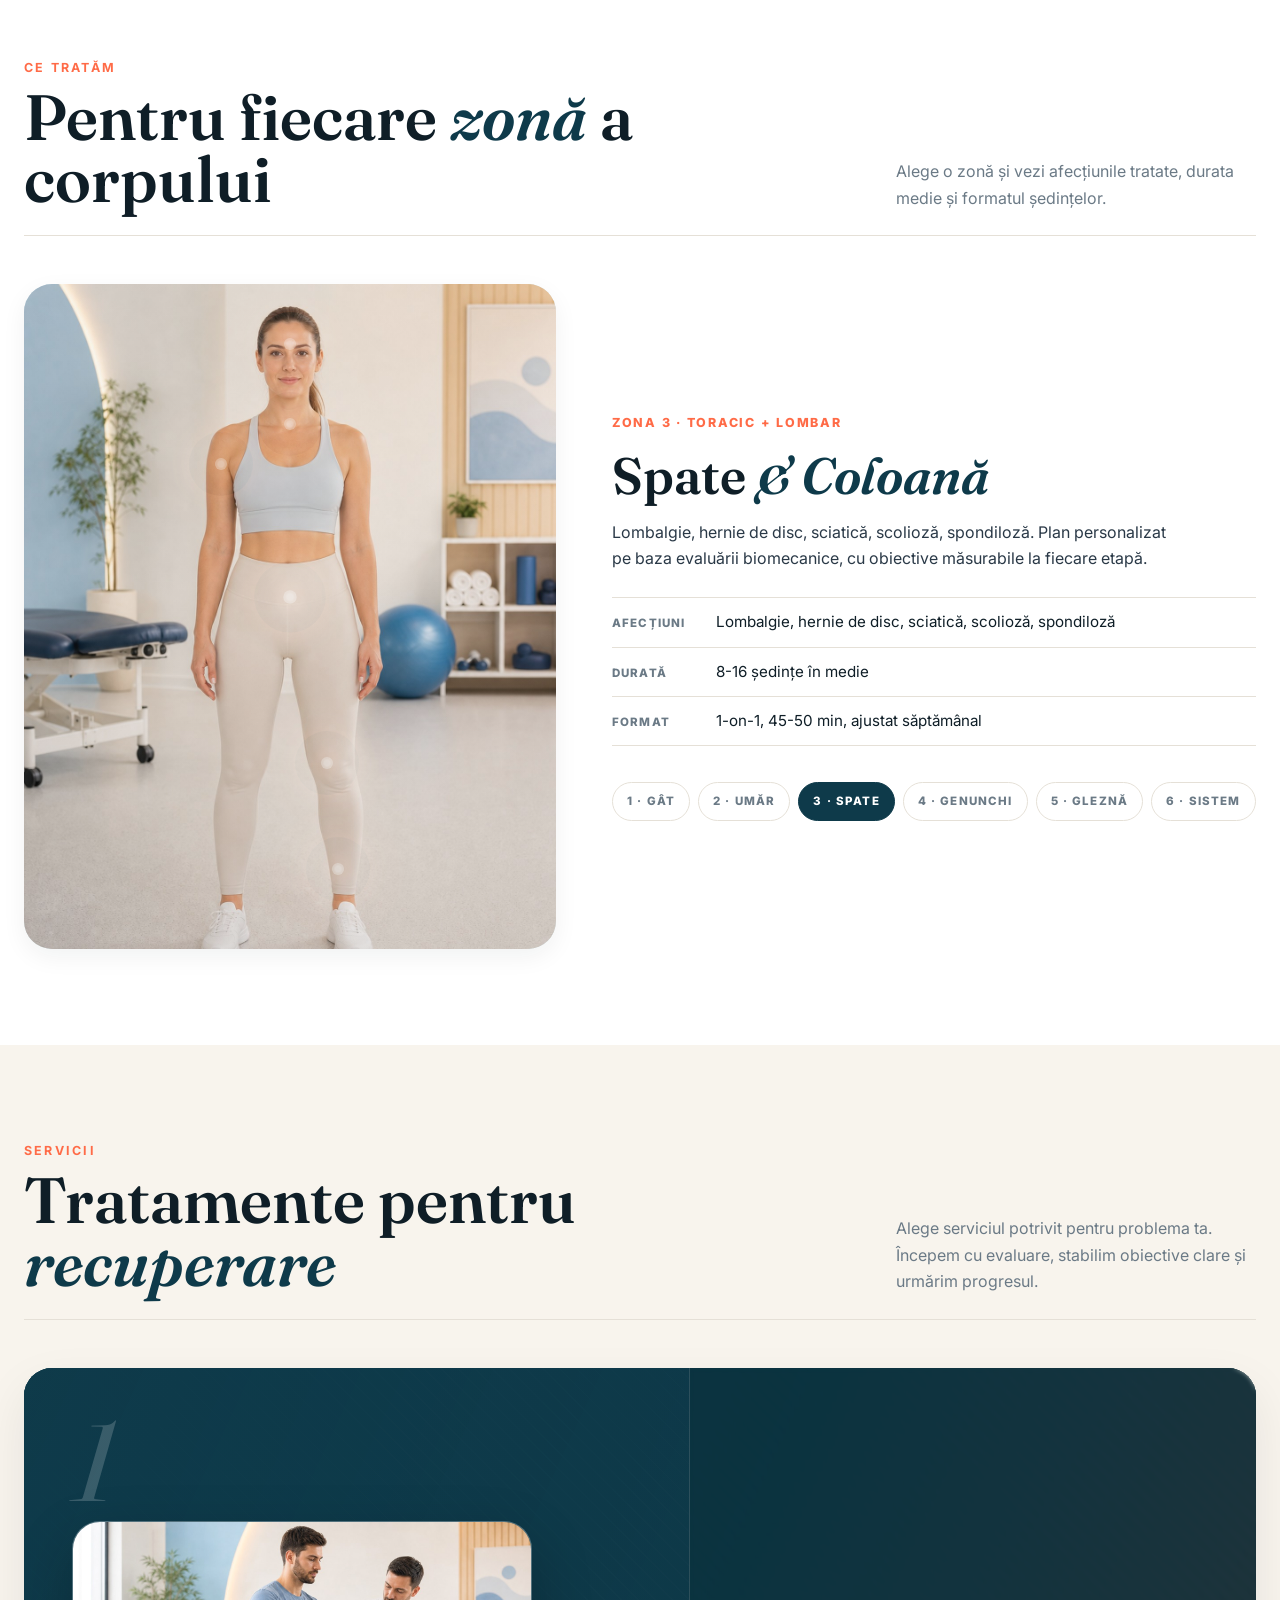
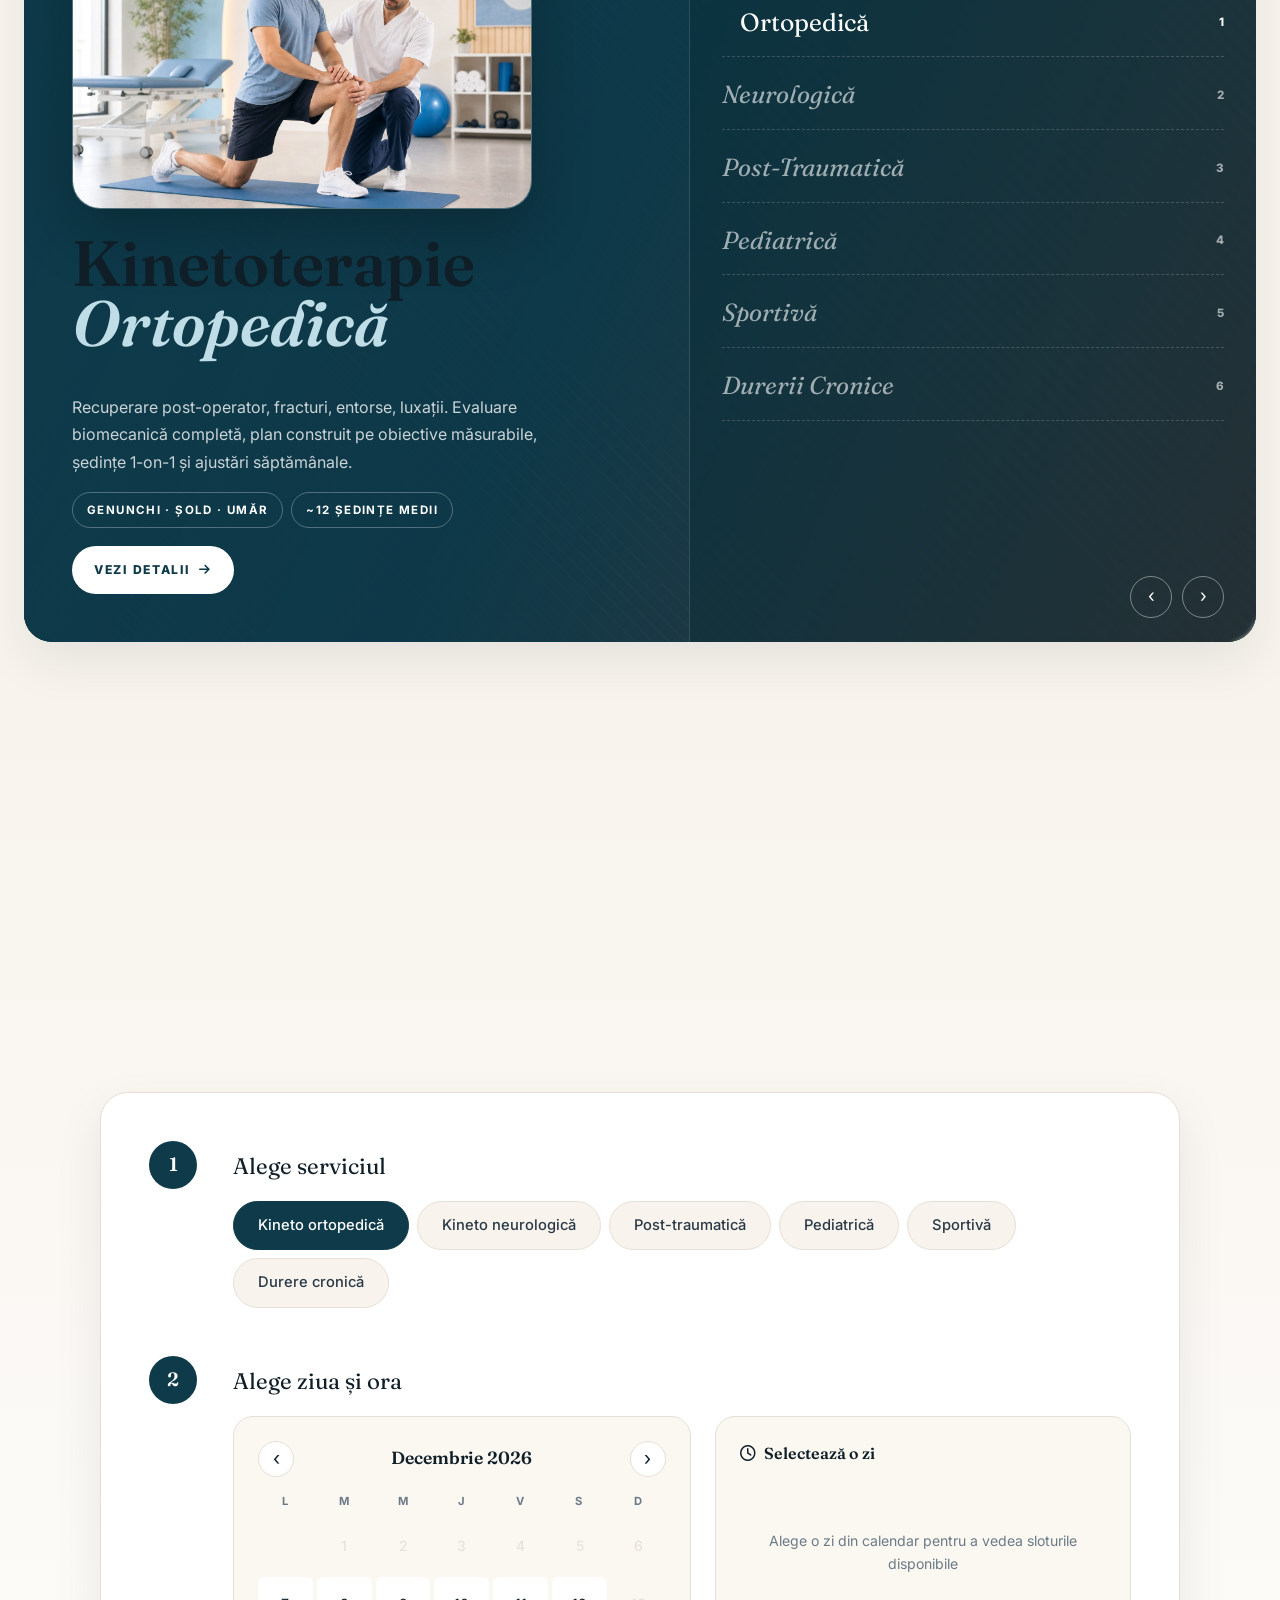
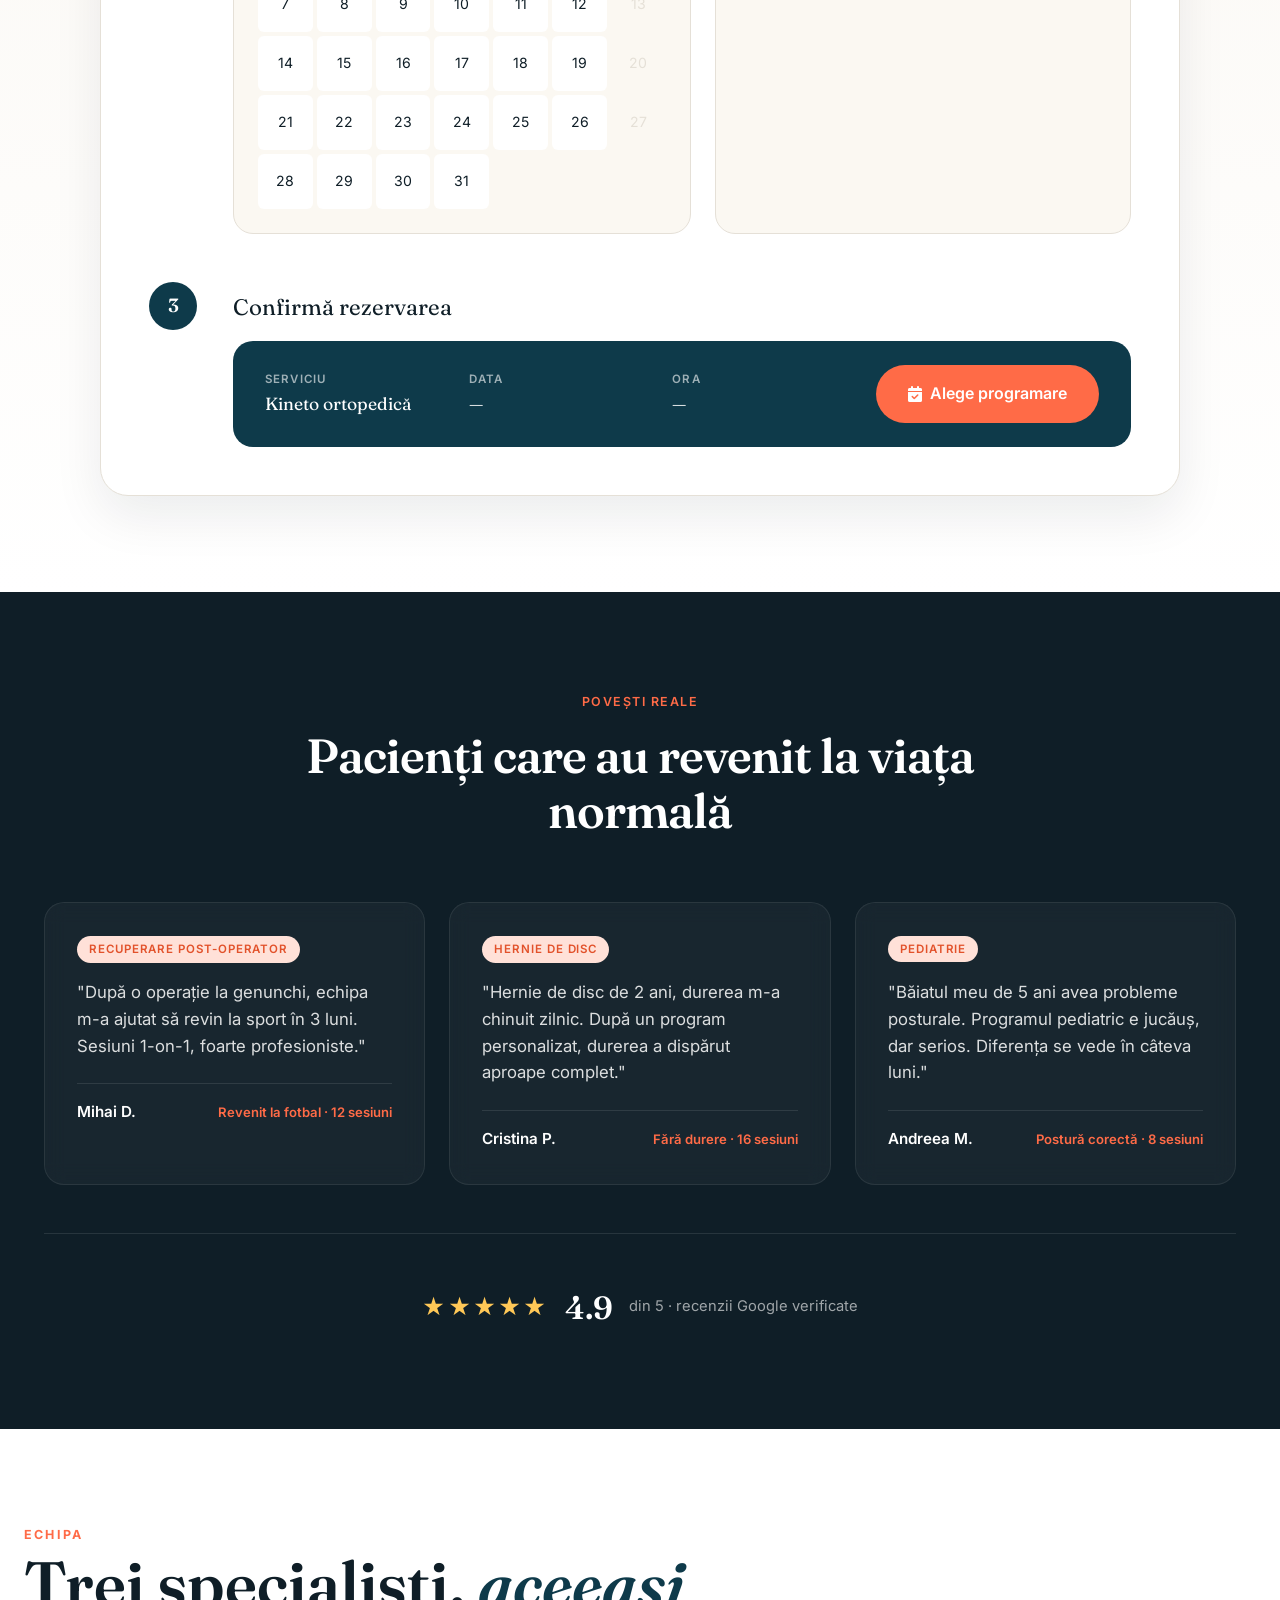
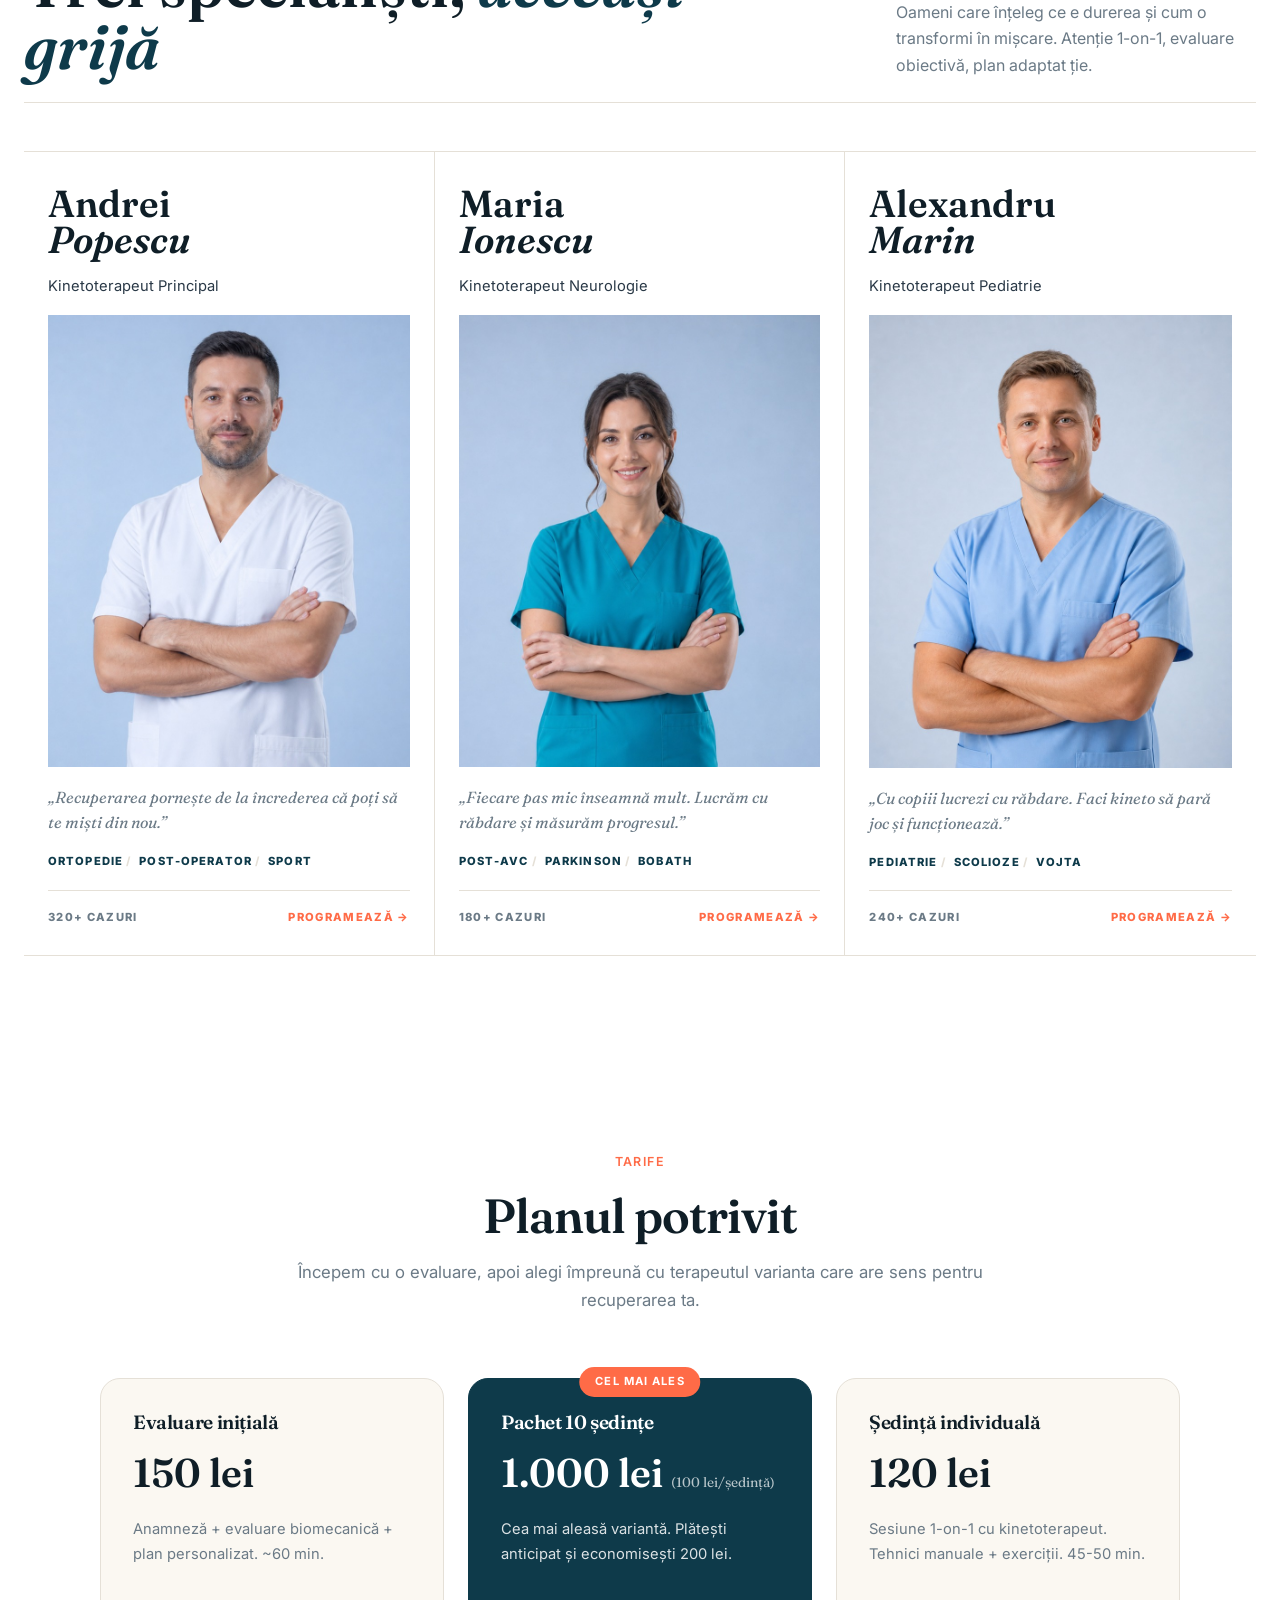
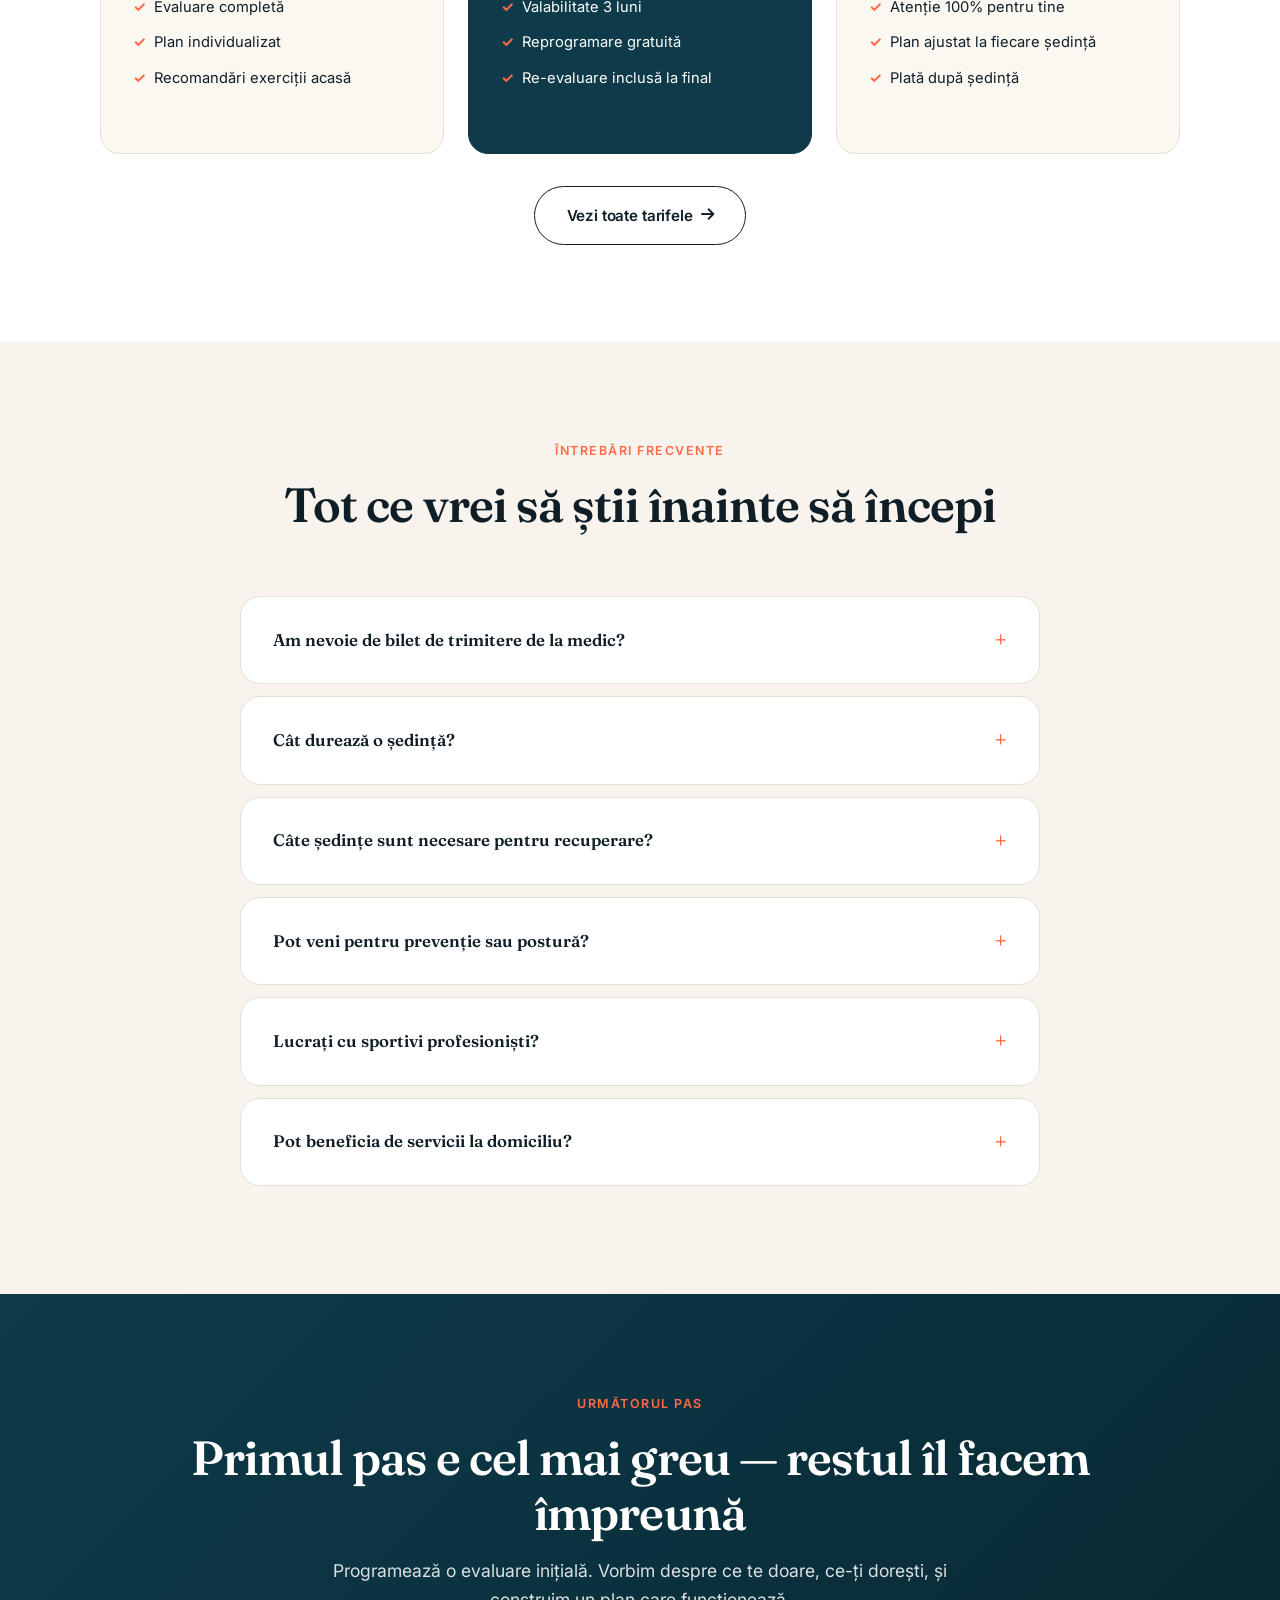
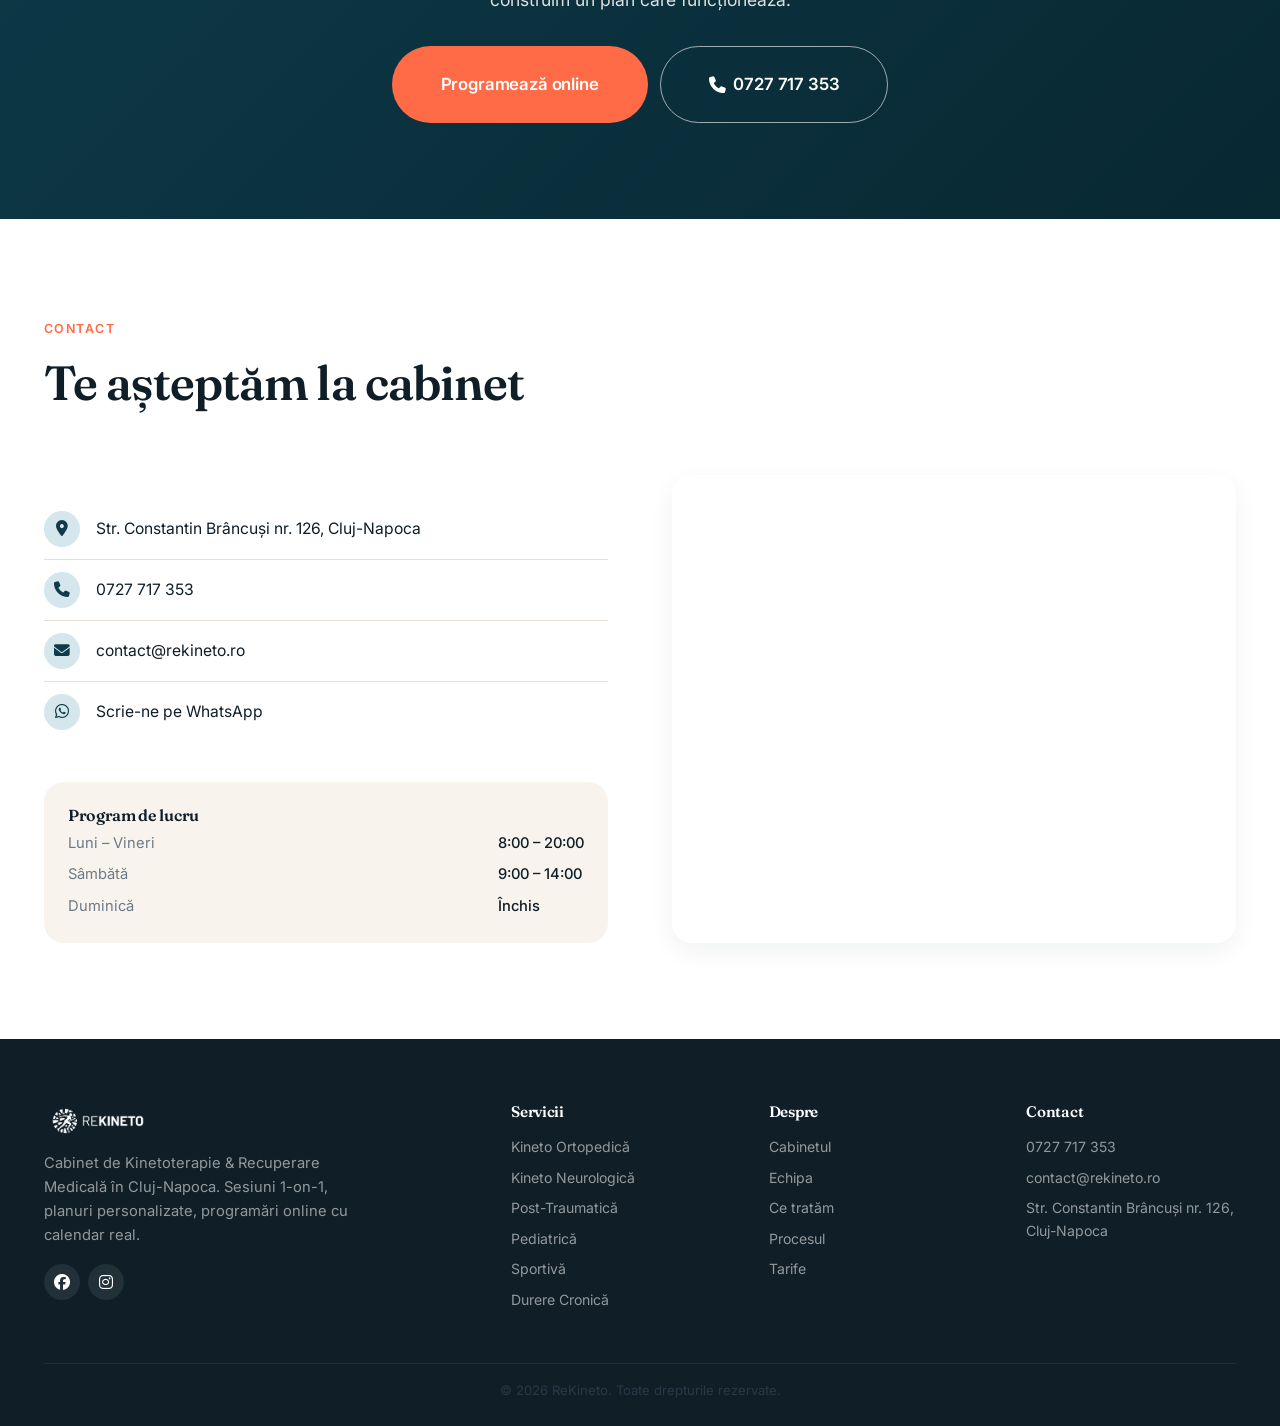
==== commit fb7071c2: "Tune treatment map and services heading" ====
--- a/index.html
+++ b/index.html
@@ -148,10 +148,10 @@
         <div class="c1-figure">
           <img class="c1-photo" src="img/treat-patient-map.jpg" alt="Pacient în studio de kinetoterapie">
           <button type="button" class="hot" style="top:21%;left:50%" data-zone="0" aria-label="Gât"></button>
-          <button type="button" class="hot" style="top:29%;left:37%" data-zone="1" aria-label="Umăr"></button>
+          <button type="button" class="hot" style="top:27%;left:37%" data-zone="1" aria-label="Umăr"></button>
           <button type="button" class="hot is-active" style="top:47%;left:50%" data-zone="2" aria-label="Spate"></button>
-          <button type="button" class="hot" style="top:72%;left:54%" data-zone="3" aria-label="Genunchi"></button>
-          <button type="button" class="hot" style="top:88%;left:56%" data-zone="4" aria-label="Gleznă"></button>
+          <button type="button" class="hot" style="top:72%;left:57%" data-zone="3" aria-label="Genunchi"></button>
+          <button type="button" class="hot" style="top:88%;left:59%" data-zone="4" aria-label="Gleznă"></button>
           <button type="button" class="hot" style="top:9%;left:50%" data-zone="5" aria-label="Sistem neurologic"></button>
         </div>
         <div class="c1-side">
@@ -182,7 +182,7 @@
       <div class="rk-head reveal">
         <div>
           <div class="rk-eyebrow">Servicii</div>
-          <h2>Servicii de <em>recuperare</em></h2>
+          <h2>Tratamente pentru <em>recuperare</em></h2>
         </div>
         <div class="rk-head-right">Alege serviciul potrivit pentru problema ta. Începem cu evaluare, stabilim obiective clare și urmărim progresul.</div>
       </div>
--- a/rekineto-sections.css
+++ b/rekineto-sections.css
@@ -50,8 +50,8 @@
 .c1-figure .hot{position:absolute;z-index:2;width:64px;height:64px;border:0;border-radius:50%;background:radial-gradient(circle,rgba(255,255,255,.42) 0 6%,rgba(255,107,71,.18) 10% 24%,rgba(255,107,71,.08) 38%,rgba(255,107,71,0) 76%);color:transparent;font-size:0;box-shadow:0 0 22px rgba(255,107,71,.42),0 0 68px rgba(255,107,71,.2);transform:translate(-50%,-50%);transition:transform var(--t-base),opacity var(--t-base),filter var(--t-base);opacity:.62;mix-blend-mode:screen}
 .c1-figure .hot::before{content:"";position:absolute;inset:26px;border-radius:50%;background:rgba(255,255,255,.48);box-shadow:0 0 18px rgba(255,107,71,.48),0 0 42px rgba(255,107,71,.22)}
 .c1-figure .hot.is-active{transform:translate(-50%,-50%) scale(1.12);opacity:.72;filter:saturate(1.08)}
-.c1-figure .hot.is-active::after{content:"";position:absolute;inset:10px;border-radius:50%;background:radial-gradient(circle,rgba(255,107,71,.16),rgba(255,107,71,0) 68%);animation:c1pulse 2.2s infinite}
-@keyframes c1pulse{0%{transform:scale(.75);opacity:.75}100%{transform:scale(1.85);opacity:0}}
+.c1-figure .hot.is-active::after{content:"";position:absolute;inset:-10px;border-radius:50%;background:radial-gradient(circle,rgba(255,255,255,.28),rgba(255,255,255,.12) 28%,rgba(255,255,255,0) 70%);animation:c1pulse 2.2s ease-in-out infinite}
+@keyframes c1pulse{0%{transform:scale(.72);opacity:.58}55%{transform:scale(1.18);opacity:.24}100%{transform:scale(1.55);opacity:0}}
 .c1-side{display:flex;flex-direction:column;gap:18px}
 .c1-side .index{font-size:.78rem;font-weight:800;letter-spacing:.14em;color:var(--accent);text-transform:uppercase}
 .c1-side h3{font-family:var(--font-display);font-size:clamp(2.4rem,4vw,3.8rem);line-height:.98;letter-spacing:0;margin:0;font-weight:600;color:var(--ink)}
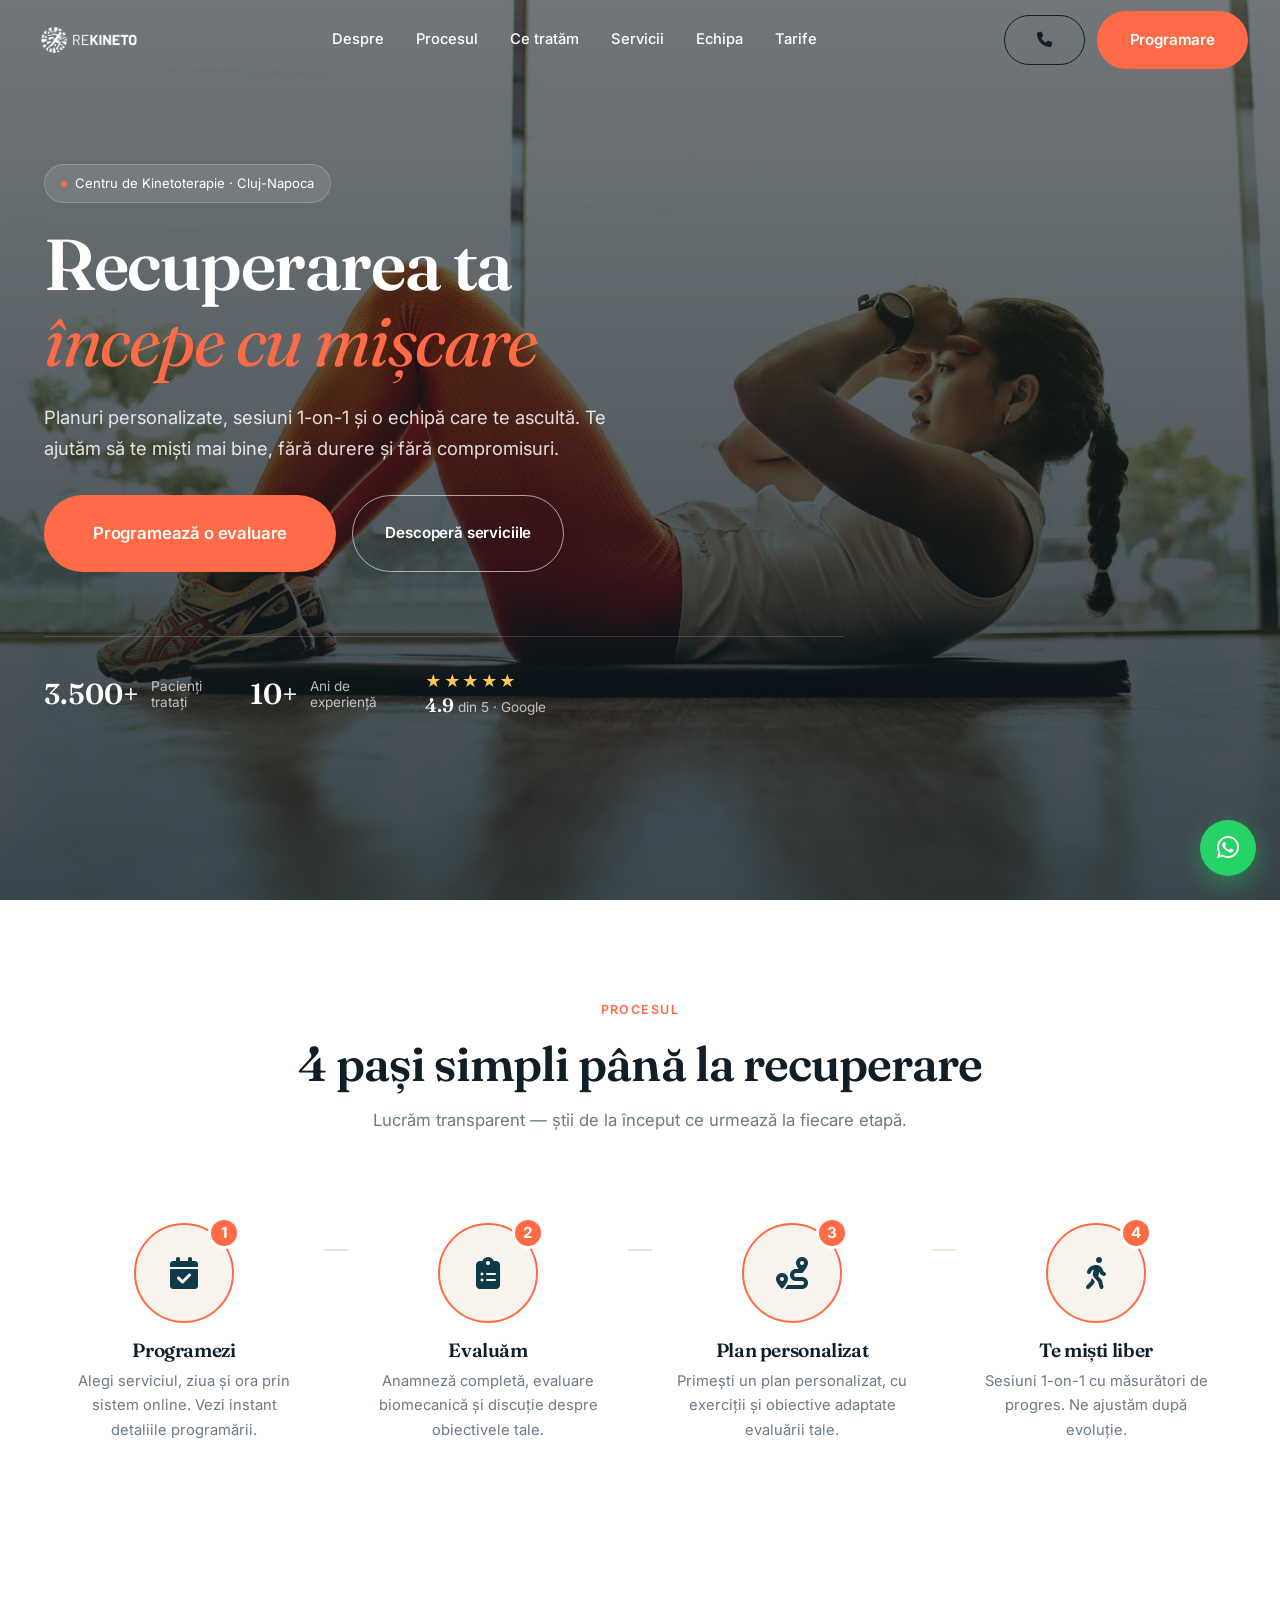
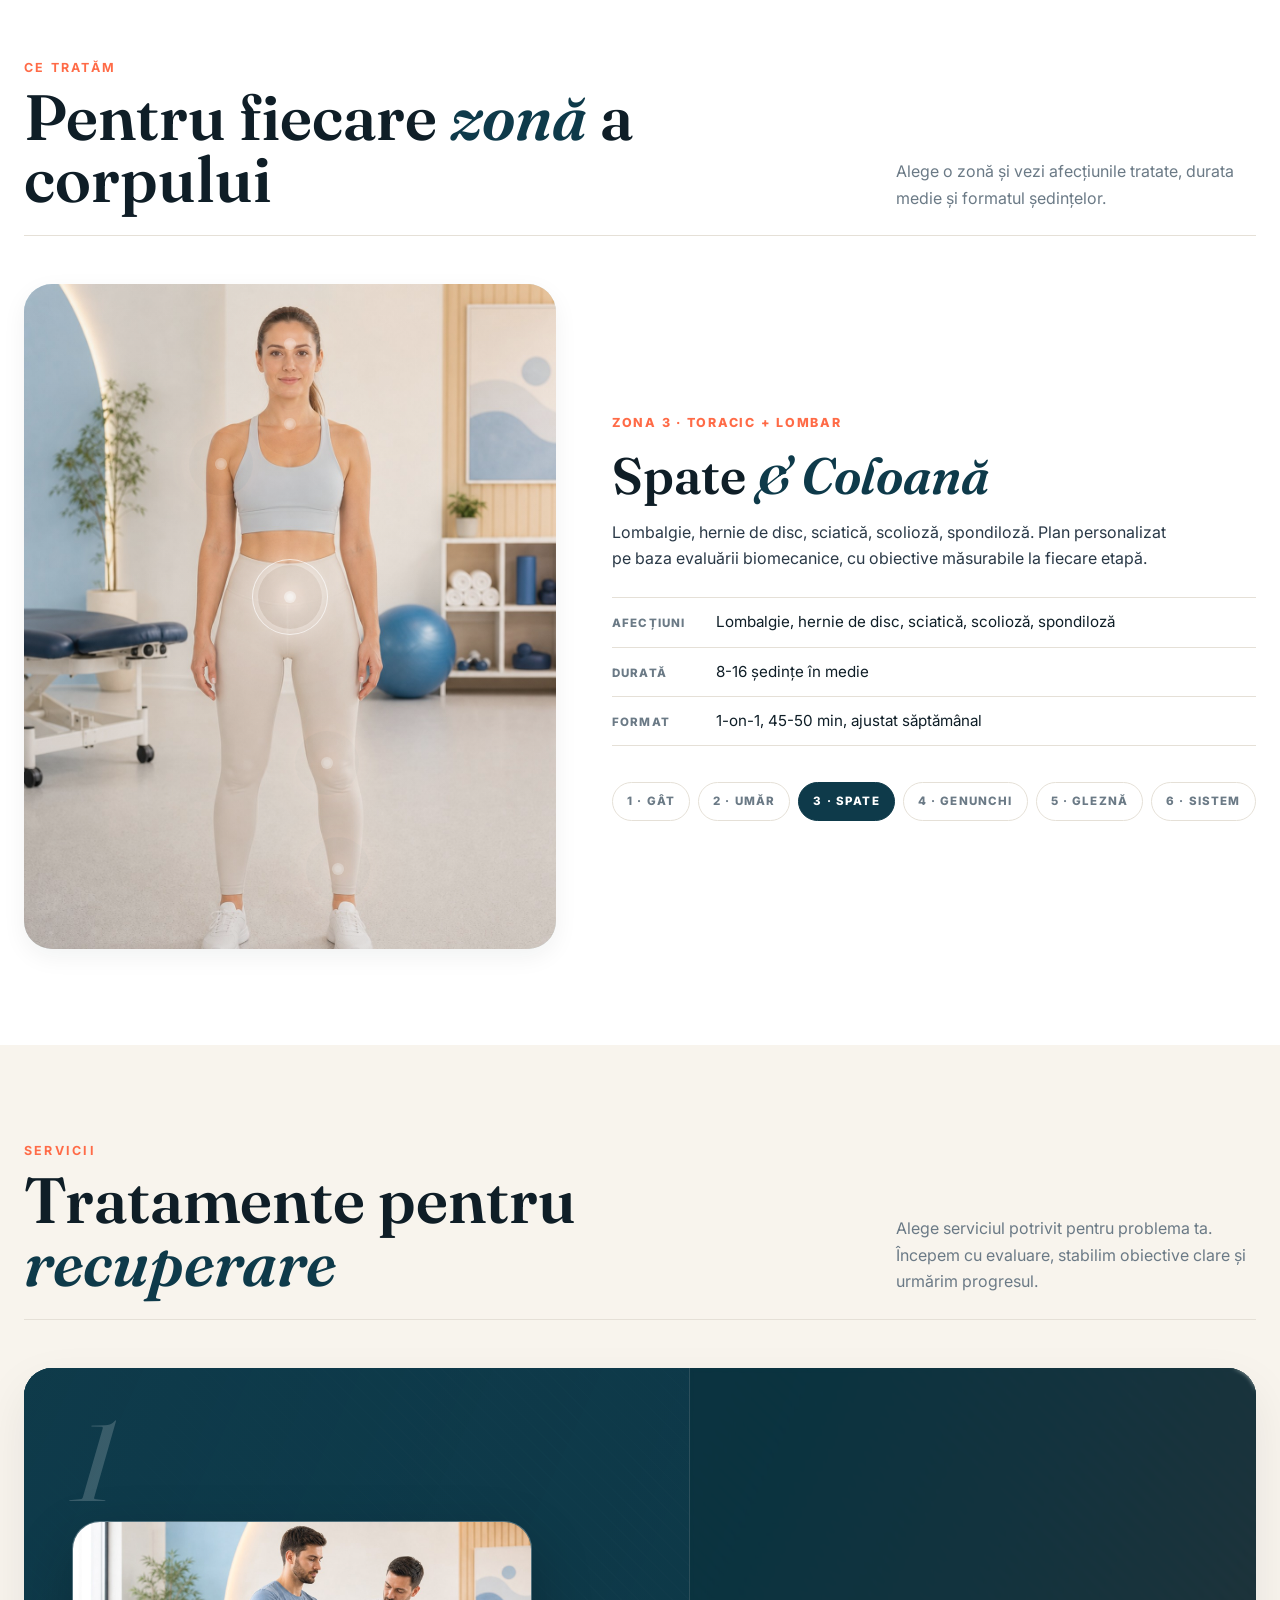
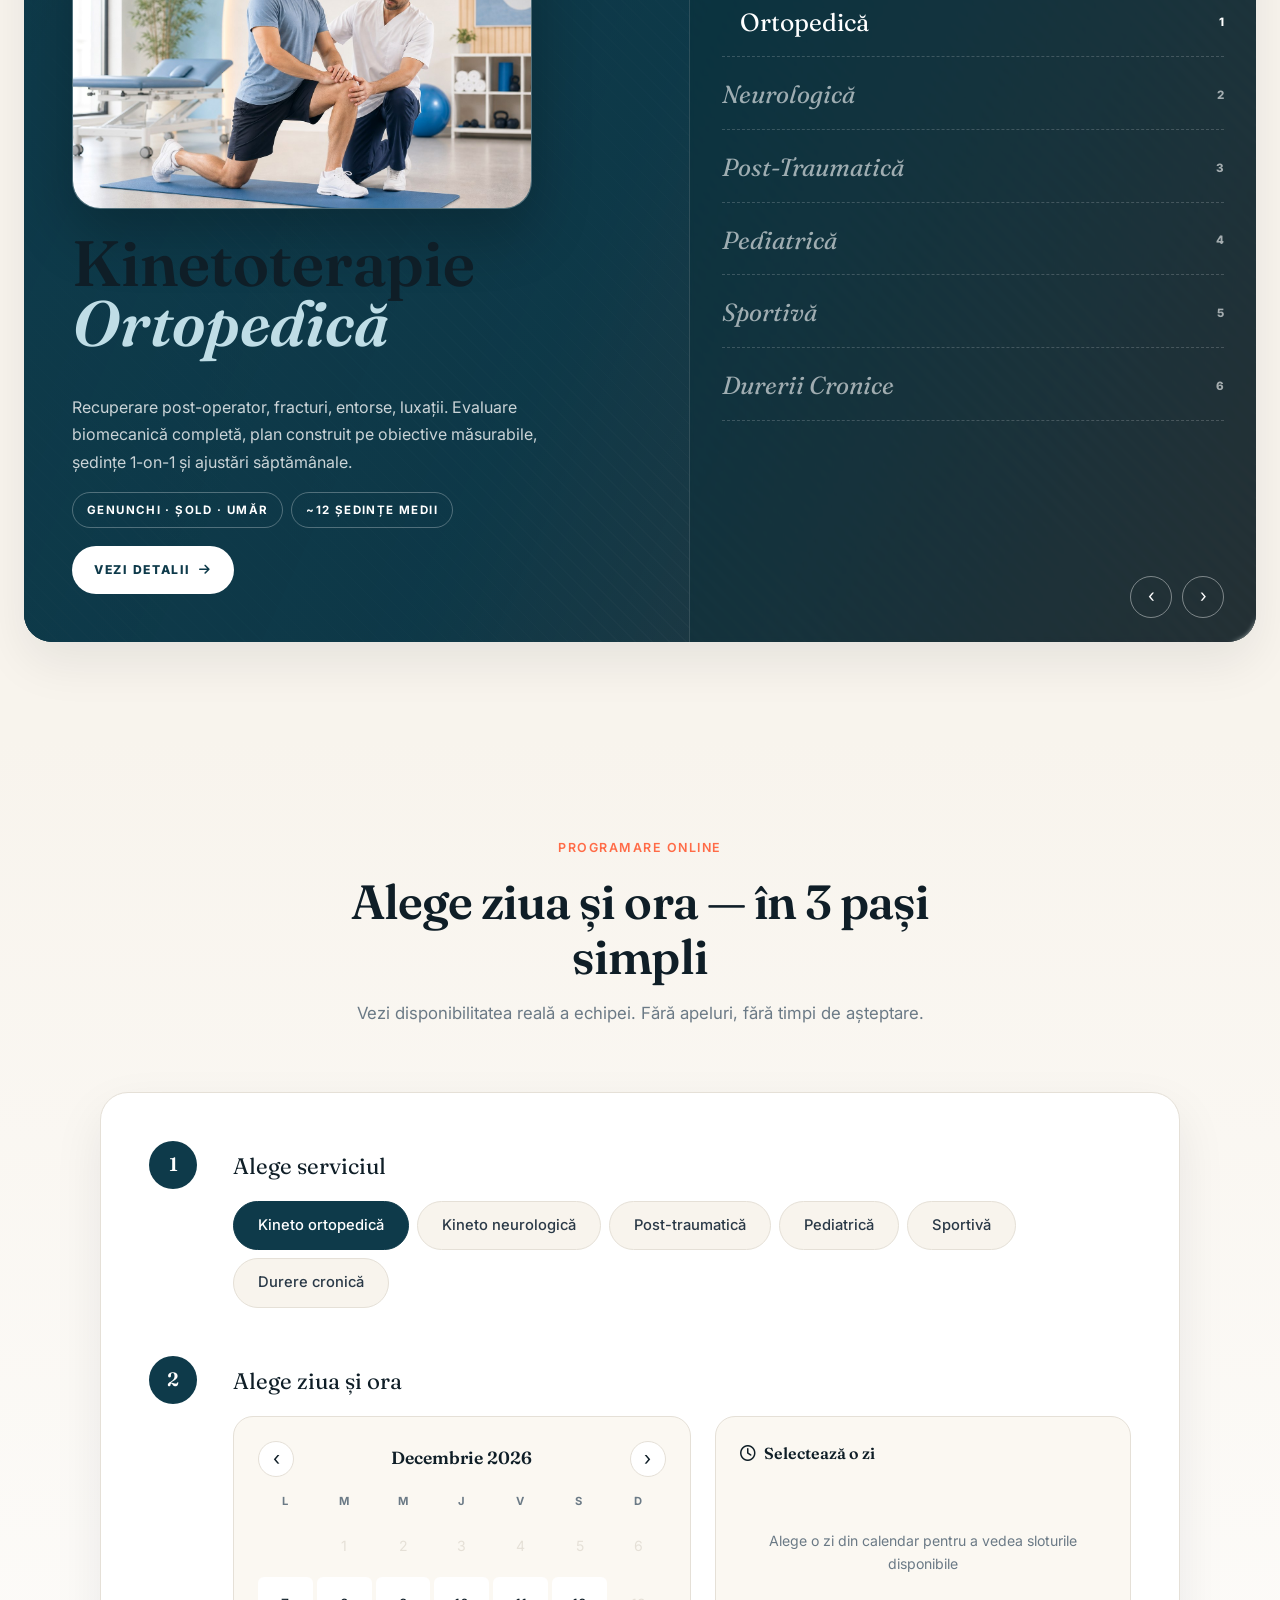
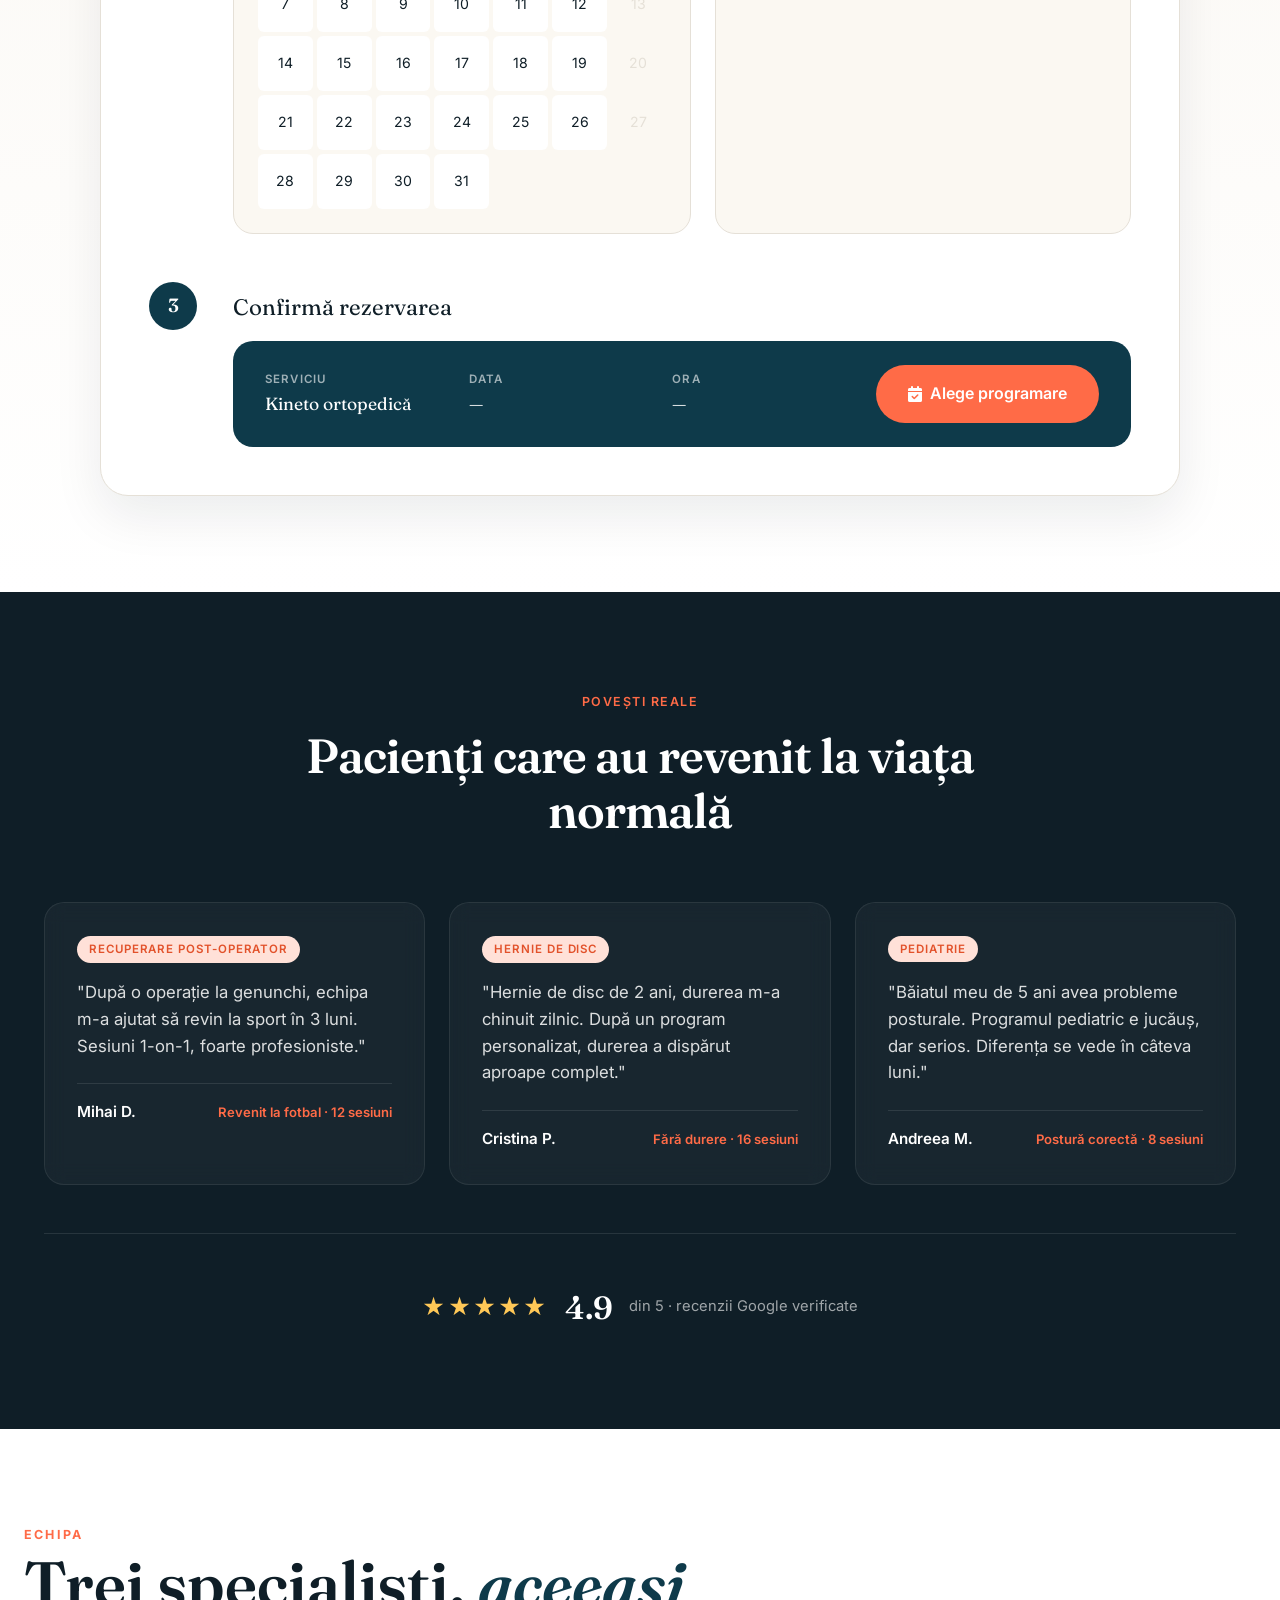
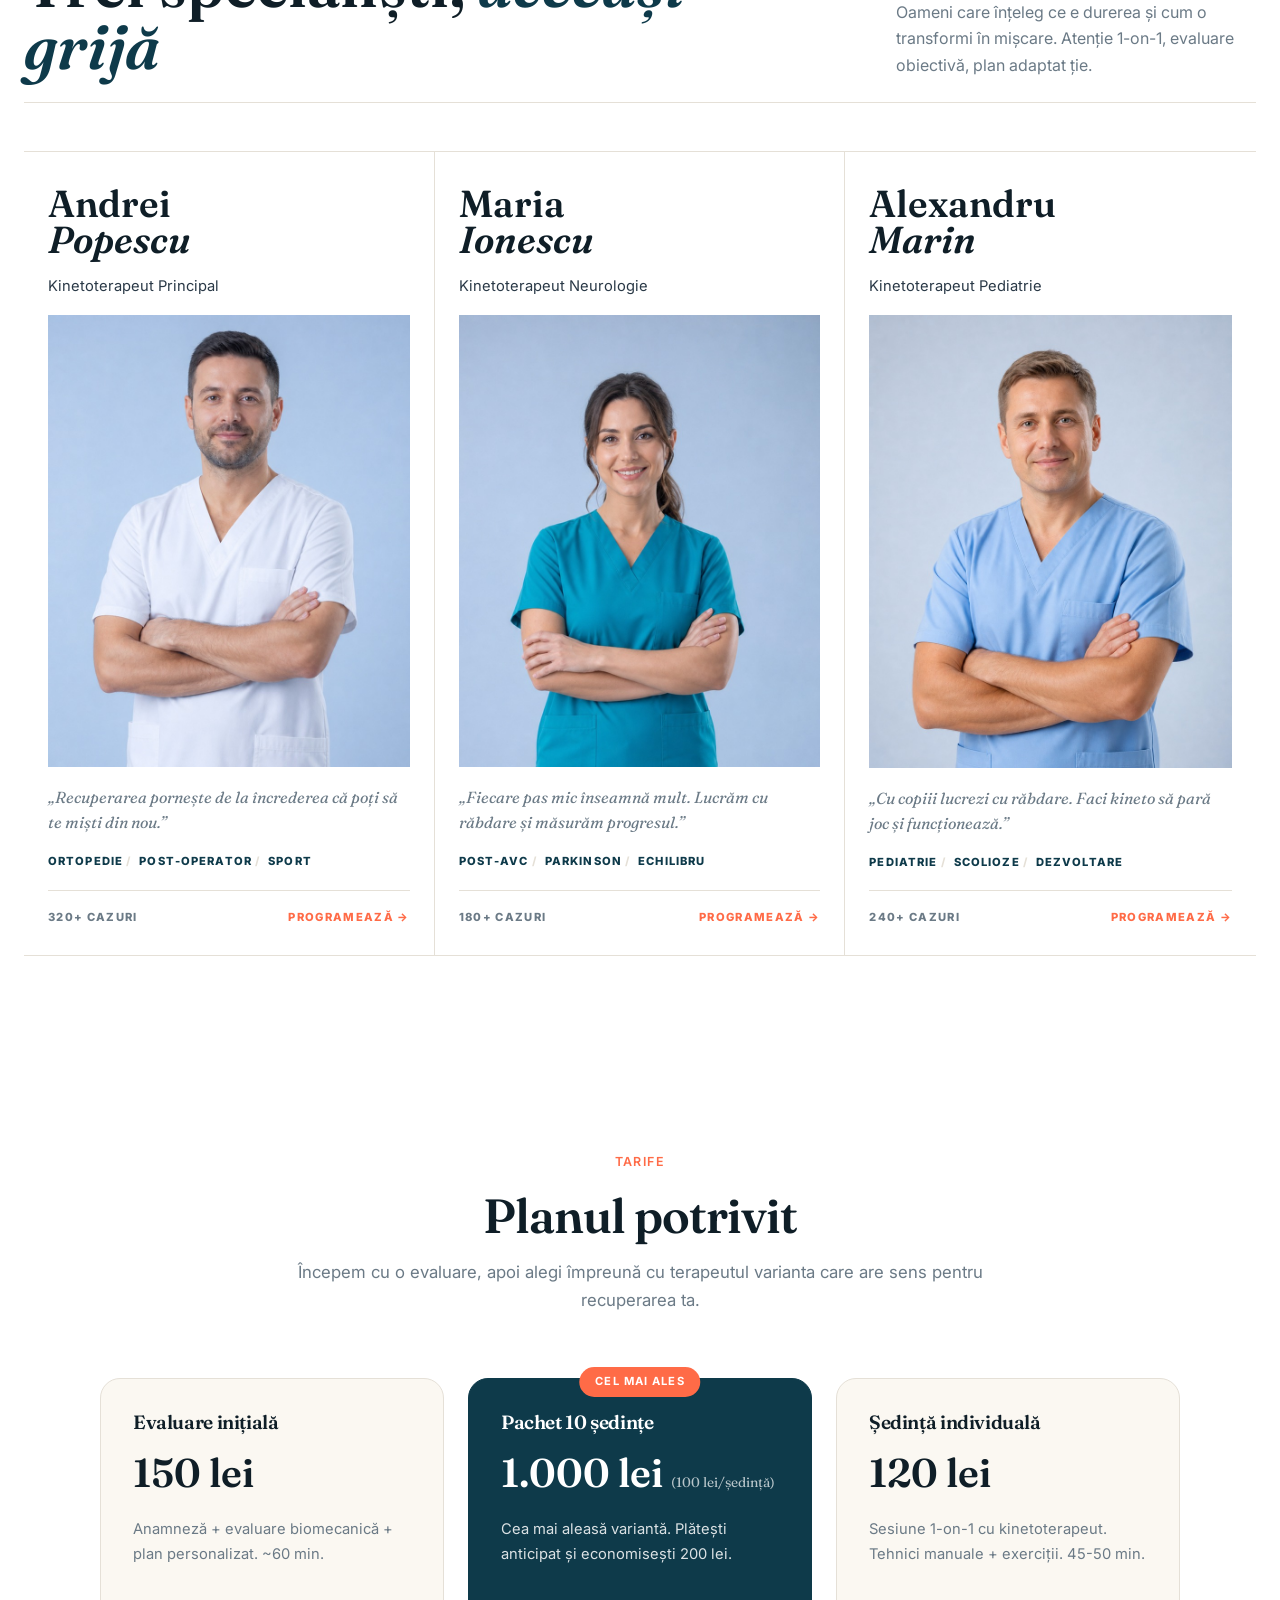
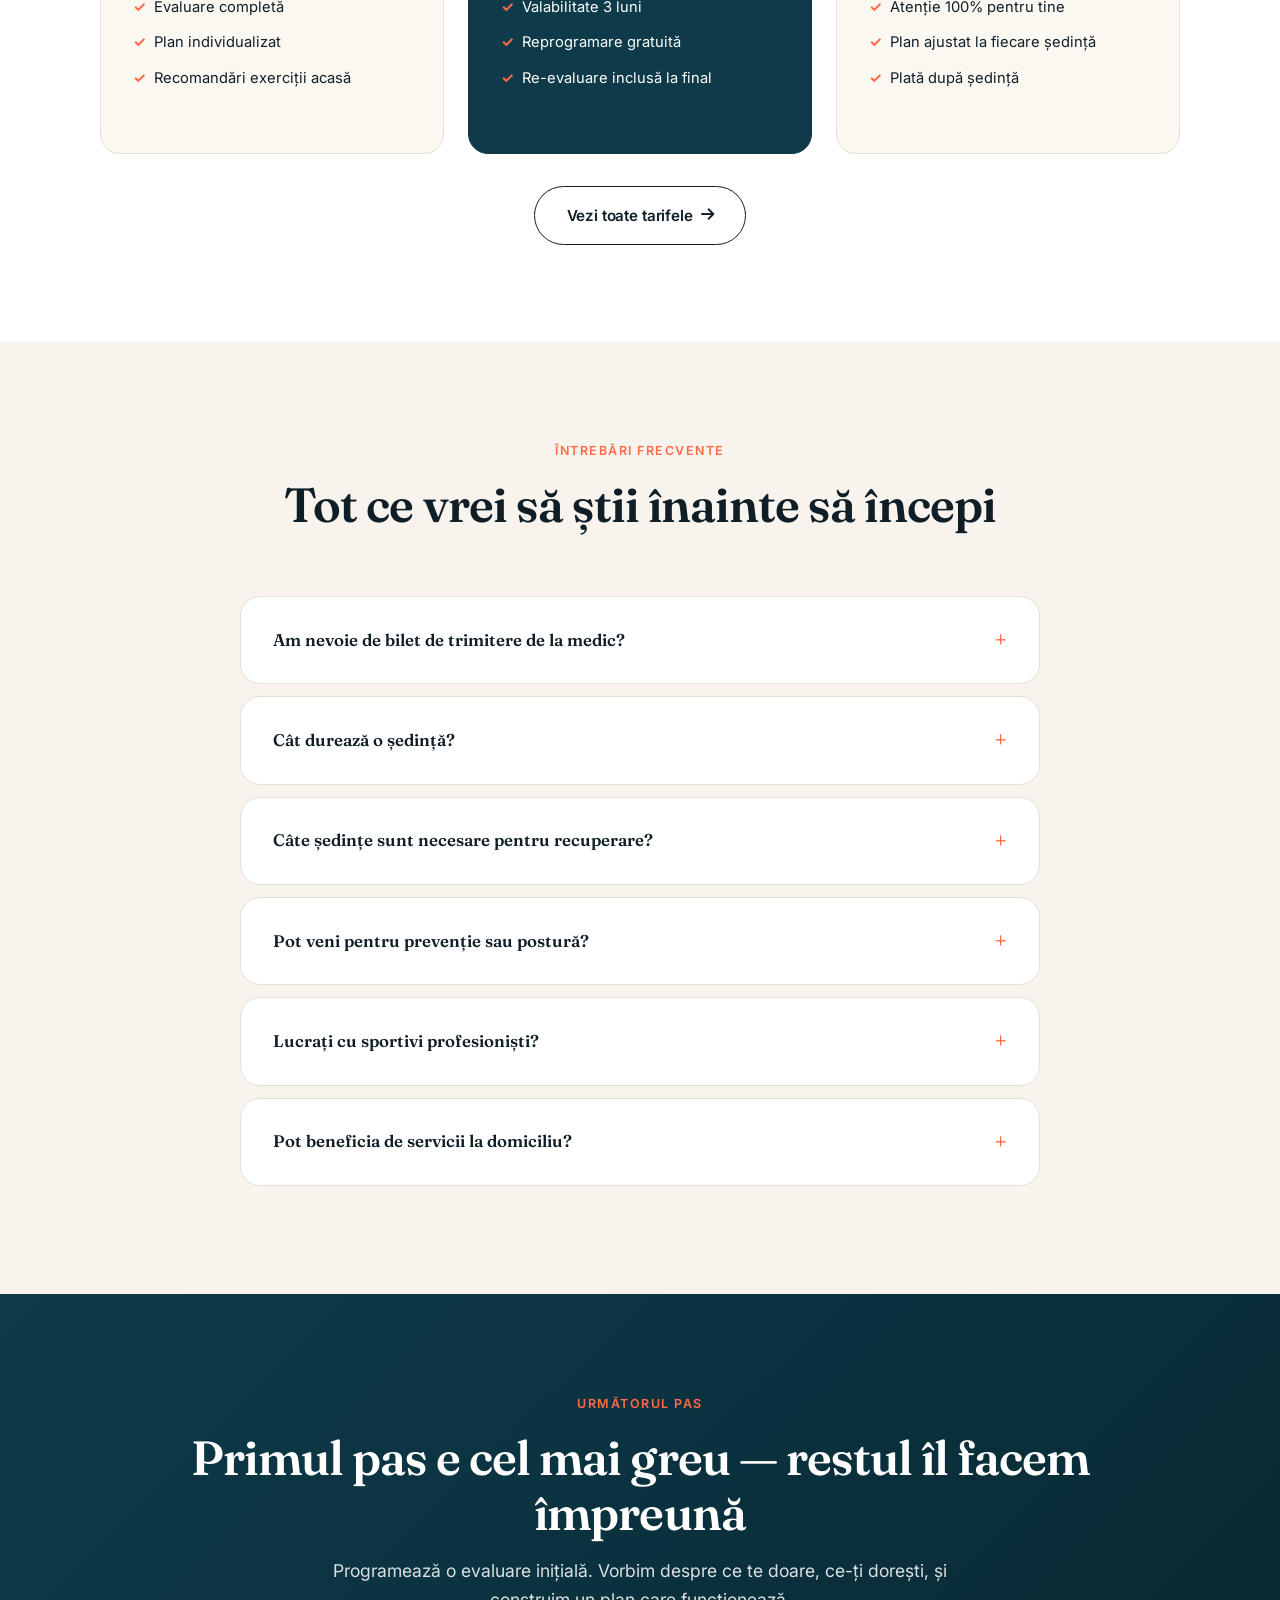
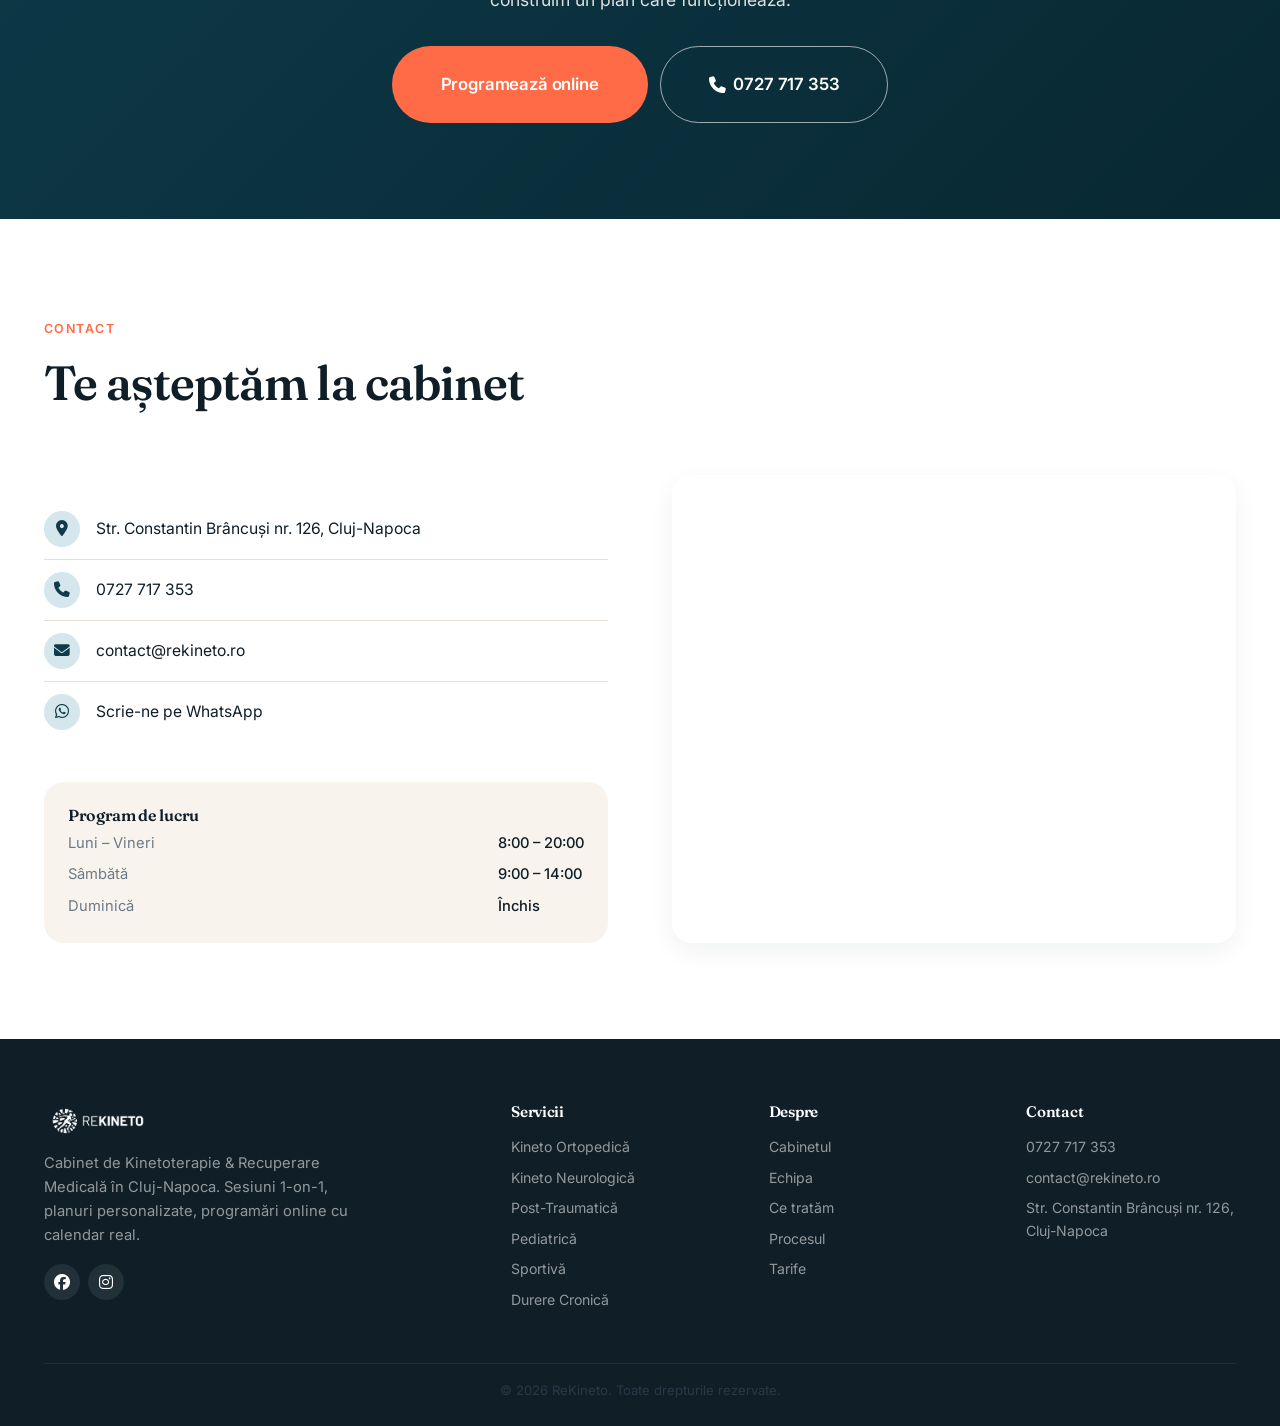
==== commit 1c0484cc: "Improve mobile booking and treatment labels" ====
--- a/index.html
+++ b/index.html
@@ -376,7 +376,7 @@
           <div class="role">Kinetoterapeut Neurologie</div>
           <div class="photo"><img src="img/team-2.jpg" alt="Maria Ionescu"></div>
           <div class="bio">„Fiecare pas mic înseamnă mult. Lucrăm cu răbdare și măsurăm progresul.”</div>
-          <div class="tags"><span>Post-AVC</span><span>Parkinson</span><span>Bobath</span></div>
+          <div class="tags"><span>Post-AVC</span><span>Parkinson</span><span>Echilibru</span></div>
           <div class="t2-foot"><span>180+ cazuri</span><a href="#programare">Programează →</a></div>
         </article>
         <article class="t2-cell">
@@ -384,7 +384,7 @@
           <div class="role">Kinetoterapeut Pediatrie</div>
           <div class="photo"><img src="img/team-3.jpg" alt="Alexandru Marin"></div>
           <div class="bio">„Cu copiii lucrezi cu răbdare. Faci kineto să pară joc și funcționează.”</div>
-          <div class="tags"><span>Pediatrie</span><span>Scolioze</span><span>Vojta</span></div>
+          <div class="tags"><span>Pediatrie</span><span>Scolioze</span><span>Dezvoltare</span></div>
           <div class="t2-foot"><span>240+ cazuri</span><a href="#programare">Programează →</a></div>
         </article>
       </div>
--- a/style.css
+++ b/style.css
@@ -1622,3 +1622,31 @@
   }
   .reveal { opacity: 1; transform: none; }
 }
+
+/* Mobile refinements for hero framing and booking service choices. */
+@media (max-width: 768px) {
+  .hero-bg img { object-position: 58% center; }
+  .service-pills {
+    display: grid;
+    grid-template-columns: repeat(2, minmax(0, 1fr));
+    gap: 10px;
+    width: 100%;
+  }
+  .service-pill {
+    width: 100%;
+    min-height: 52px;
+    padding: 12px 14px;
+    border-radius: 18px;
+    display: flex;
+    align-items: center;
+    justify-content: center;
+    text-align: center;
+    line-height: 1.15;
+  }
+  .service-pill[data-service="ortopedica"],
+  .service-pill[data-service="neurologica"] { grid-column: 1 / -1; }
+}
+@media (max-width: 420px) {
+  .hero-bg img { object-position: 62% center; }
+}
+
--- a/rekineto-sections.css
+++ b/rekineto-sections.css
@@ -49,9 +49,10 @@
 .c1-figure::after{content:"";position:absolute;inset:0;background:linear-gradient(180deg,rgba(213,231,236,.08),rgba(15,30,39,.08));pointer-events:none}
 .c1-figure .hot{position:absolute;z-index:2;width:64px;height:64px;border:0;border-radius:50%;background:radial-gradient(circle,rgba(255,255,255,.42) 0 6%,rgba(255,107,71,.18) 10% 24%,rgba(255,107,71,.08) 38%,rgba(255,107,71,0) 76%);color:transparent;font-size:0;box-shadow:0 0 22px rgba(255,107,71,.42),0 0 68px rgba(255,107,71,.2);transform:translate(-50%,-50%);transition:transform var(--t-base),opacity var(--t-base),filter var(--t-base);opacity:.62;mix-blend-mode:screen}
 .c1-figure .hot::before{content:"";position:absolute;inset:26px;border-radius:50%;background:rgba(255,255,255,.48);box-shadow:0 0 18px rgba(255,107,71,.48),0 0 42px rgba(255,107,71,.22)}
-.c1-figure .hot.is-active{transform:translate(-50%,-50%) scale(1.12);opacity:.72;filter:saturate(1.08)}
-.c1-figure .hot.is-active::after{content:"";position:absolute;inset:-10px;border-radius:50%;background:radial-gradient(circle,rgba(255,255,255,.28),rgba(255,255,255,.12) 28%,rgba(255,255,255,0) 70%);animation:c1pulse 2.2s ease-in-out infinite}
-@keyframes c1pulse{0%{transform:scale(.72);opacity:.58}55%{transform:scale(1.18);opacity:.24}100%{transform:scale(1.55);opacity:0}}
+.c1-figure .hot.is-active{opacity:.95;filter:saturate(1.12);animation:c1HotPulse 1.8s ease-in-out infinite;box-shadow:0 0 28px rgba(255,255,255,.7),0 0 56px rgba(255,107,71,.36),0 0 96px rgba(255,255,255,.24)}
+.c1-figure .hot.is-active::after{content:"";position:absolute;inset:-6px;border-radius:50%;border:1px solid rgba(255,255,255,.72);background:radial-gradient(circle,rgba(255,255,255,.34),rgba(255,255,255,.12) 38%,rgba(255,255,255,0) 72%);animation:c1RingPulse 1.8s ease-in-out infinite}
+@keyframes c1HotPulse{0%,100%{transform:translate(-50%,-50%) scale(1.02);opacity:.78}50%{transform:translate(-50%,-50%) scale(1.28);opacity:1}}
+@keyframes c1RingPulse{0%{transform:scale(.82);opacity:.85}60%{transform:scale(1.36);opacity:.28}100%{transform:scale(1.58);opacity:0}}
 .c1-side{display:flex;flex-direction:column;gap:18px}
 .c1-side .index{font-size:.78rem;font-weight:800;letter-spacing:.14em;color:var(--accent);text-transform:uppercase}
 .c1-side h3{font-family:var(--font-display);font-size:clamp(2.4rem,4vw,3.8rem);line-height:.98;letter-spacing:0;margin:0;font-weight:600;color:var(--ink)}
